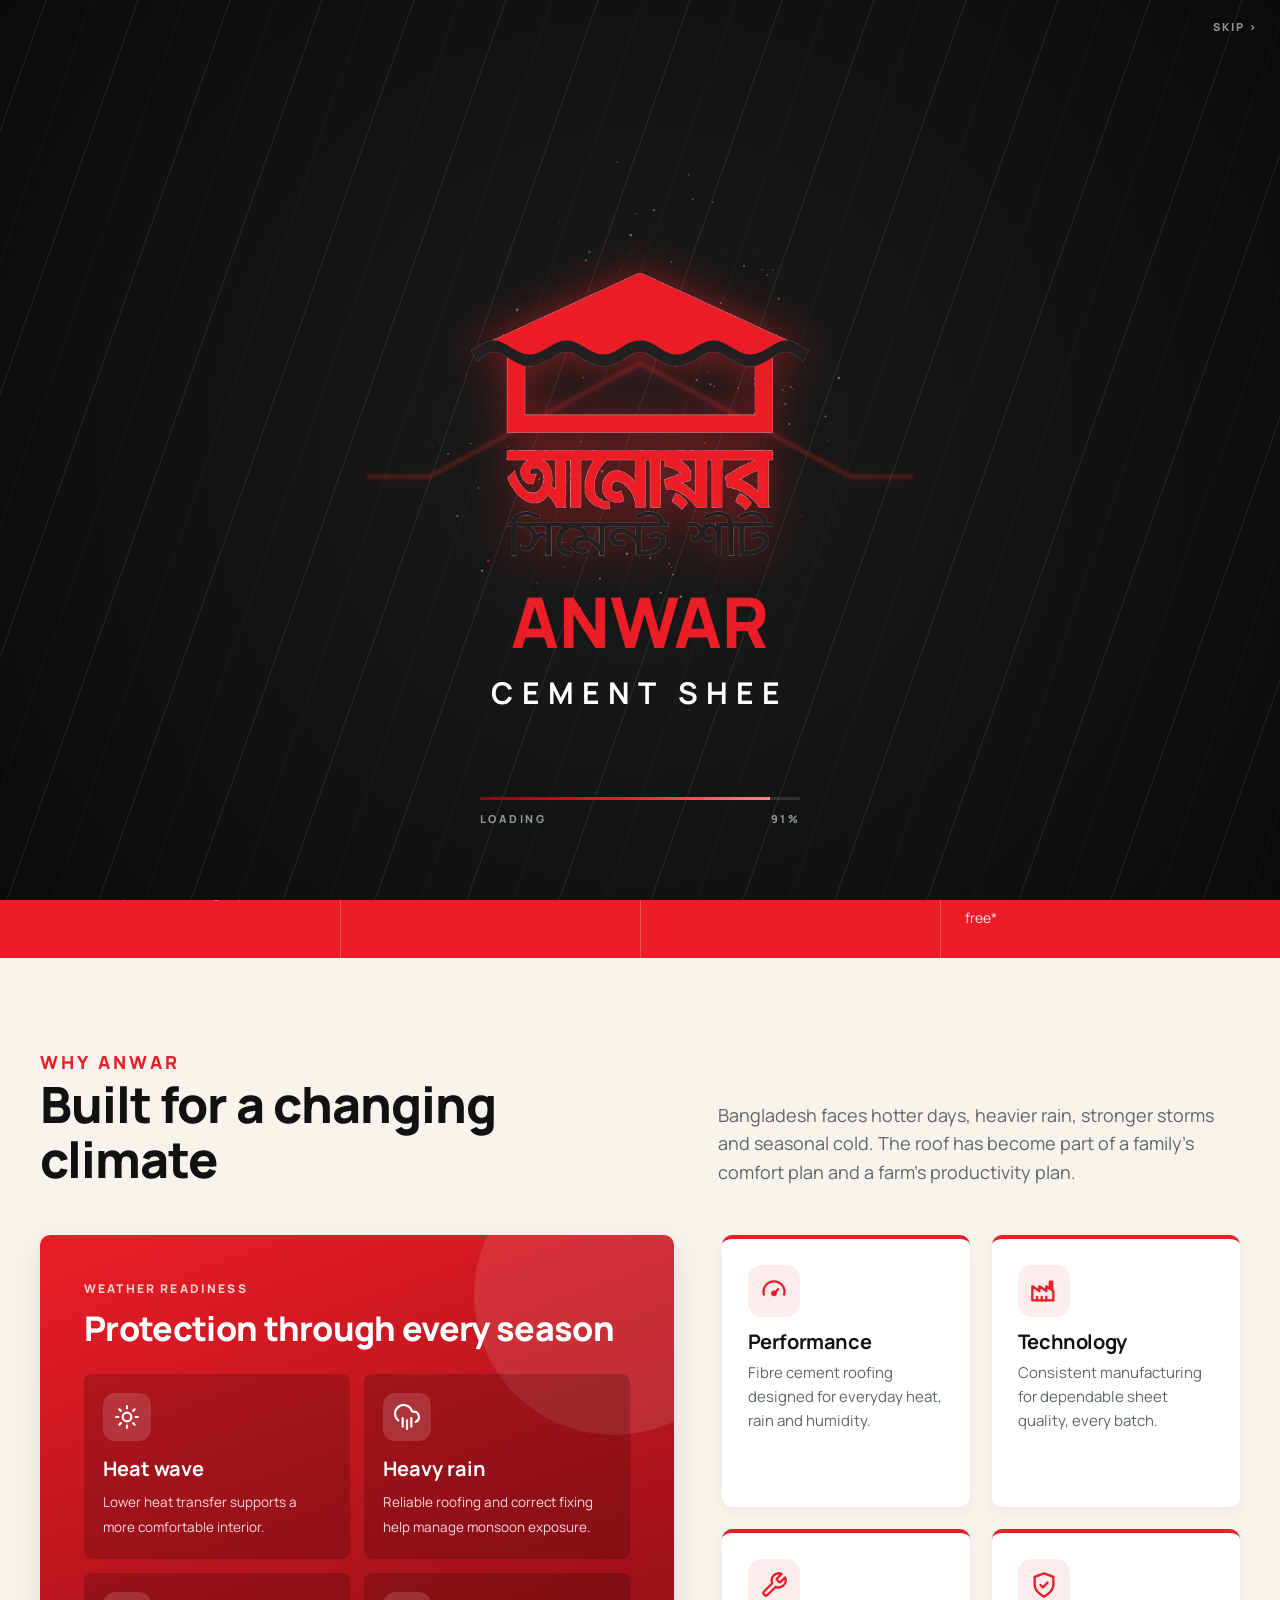
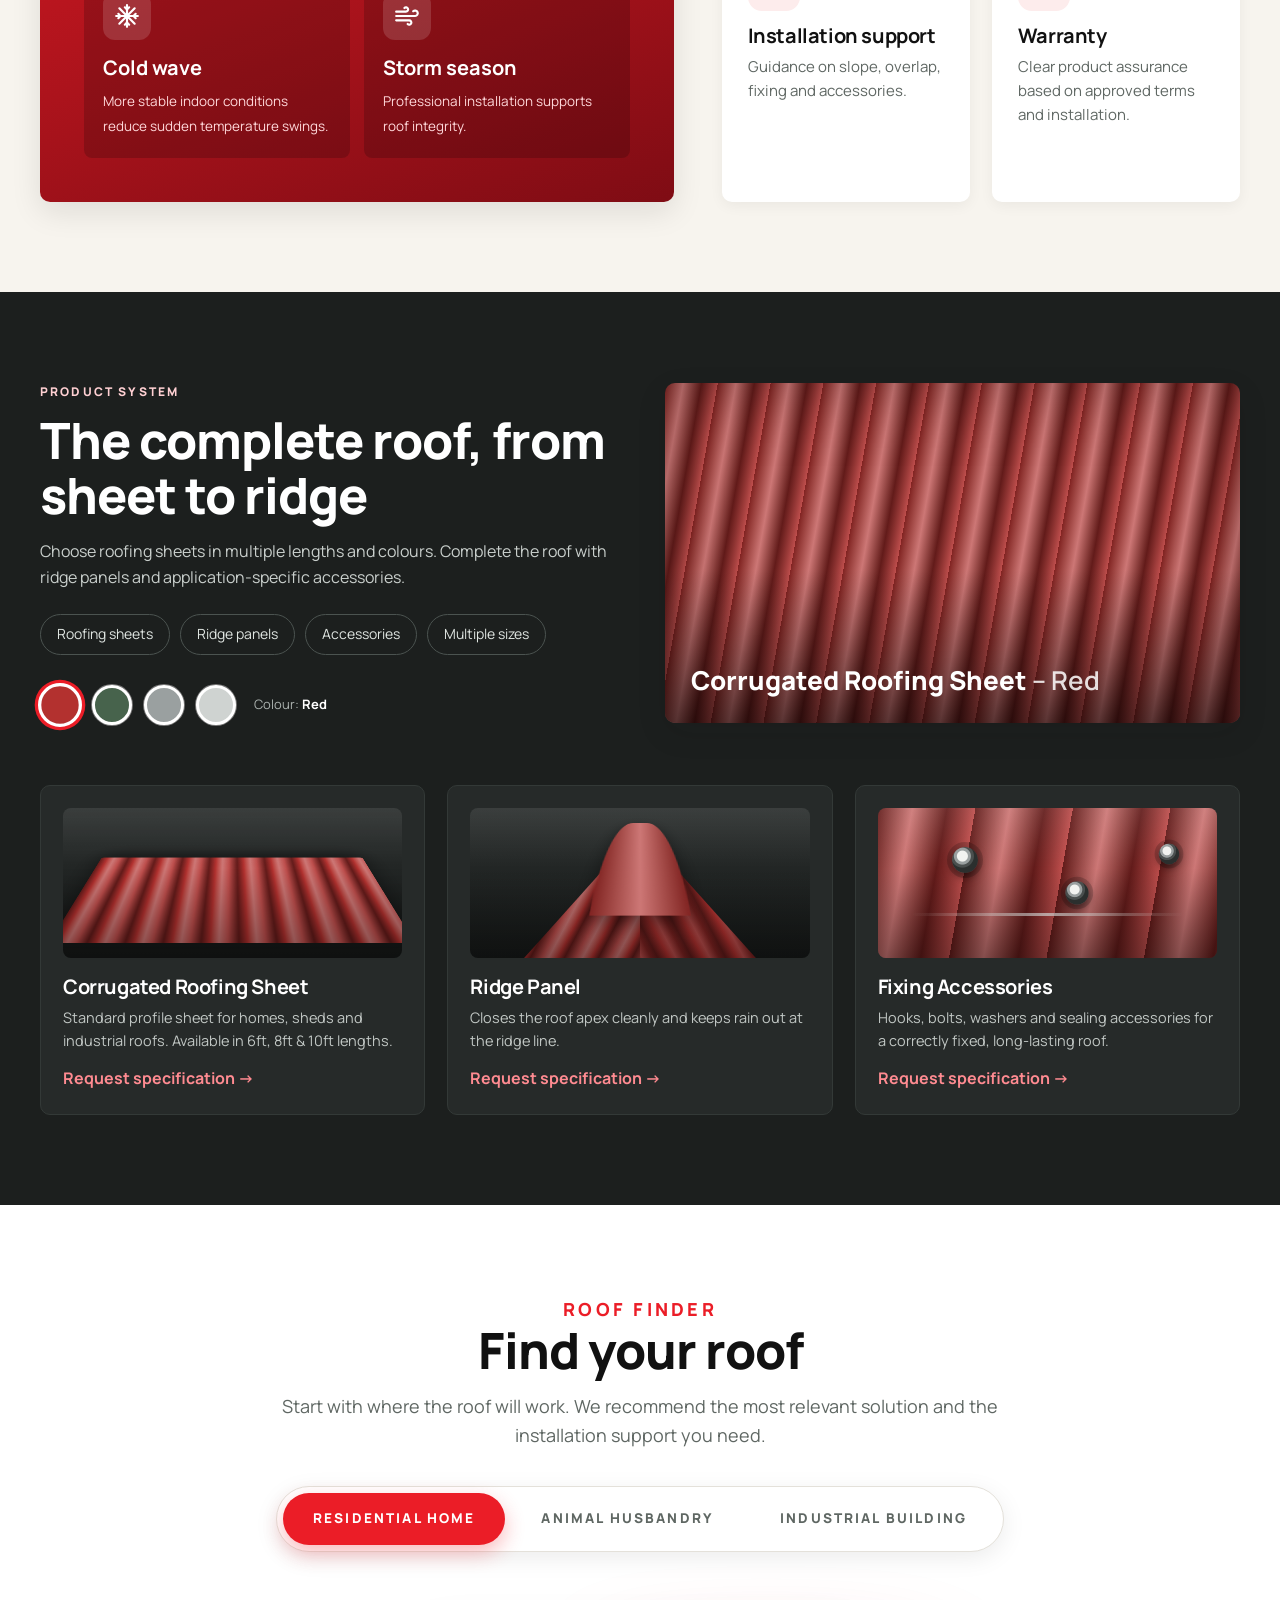
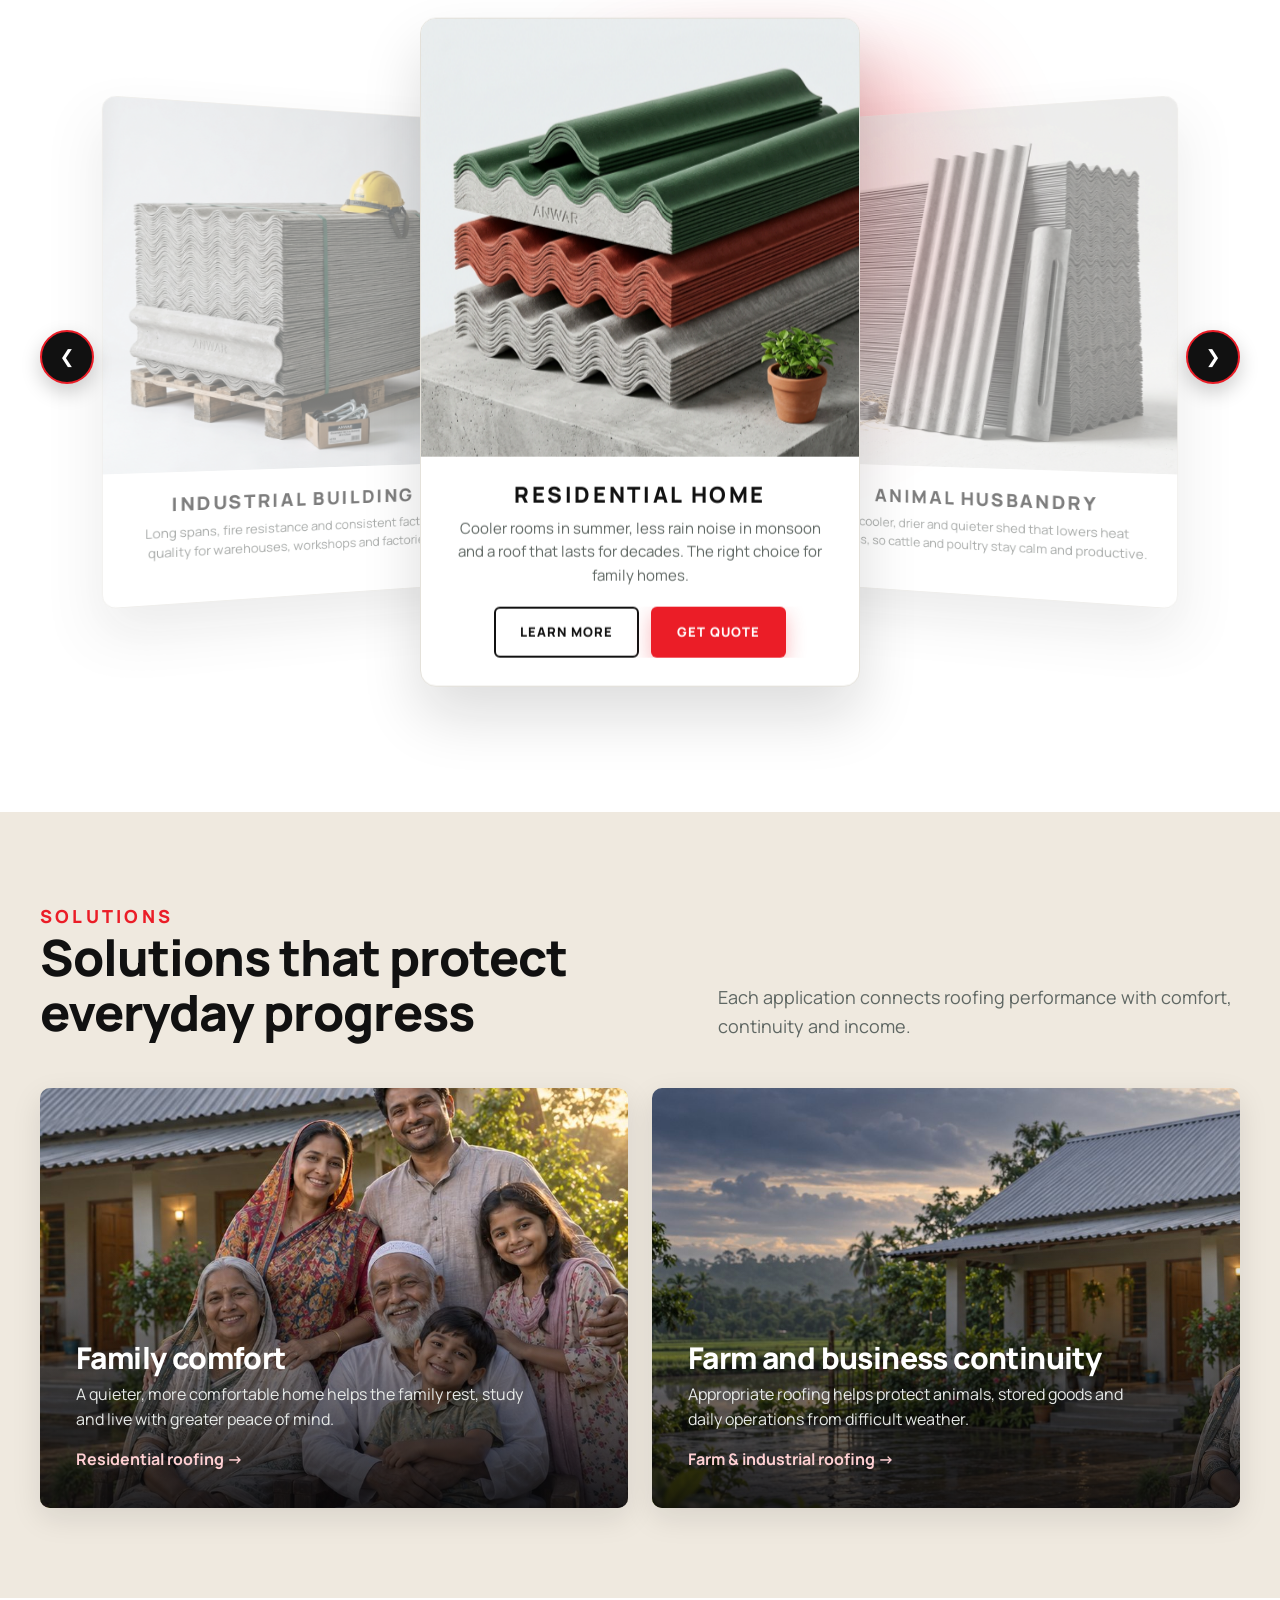
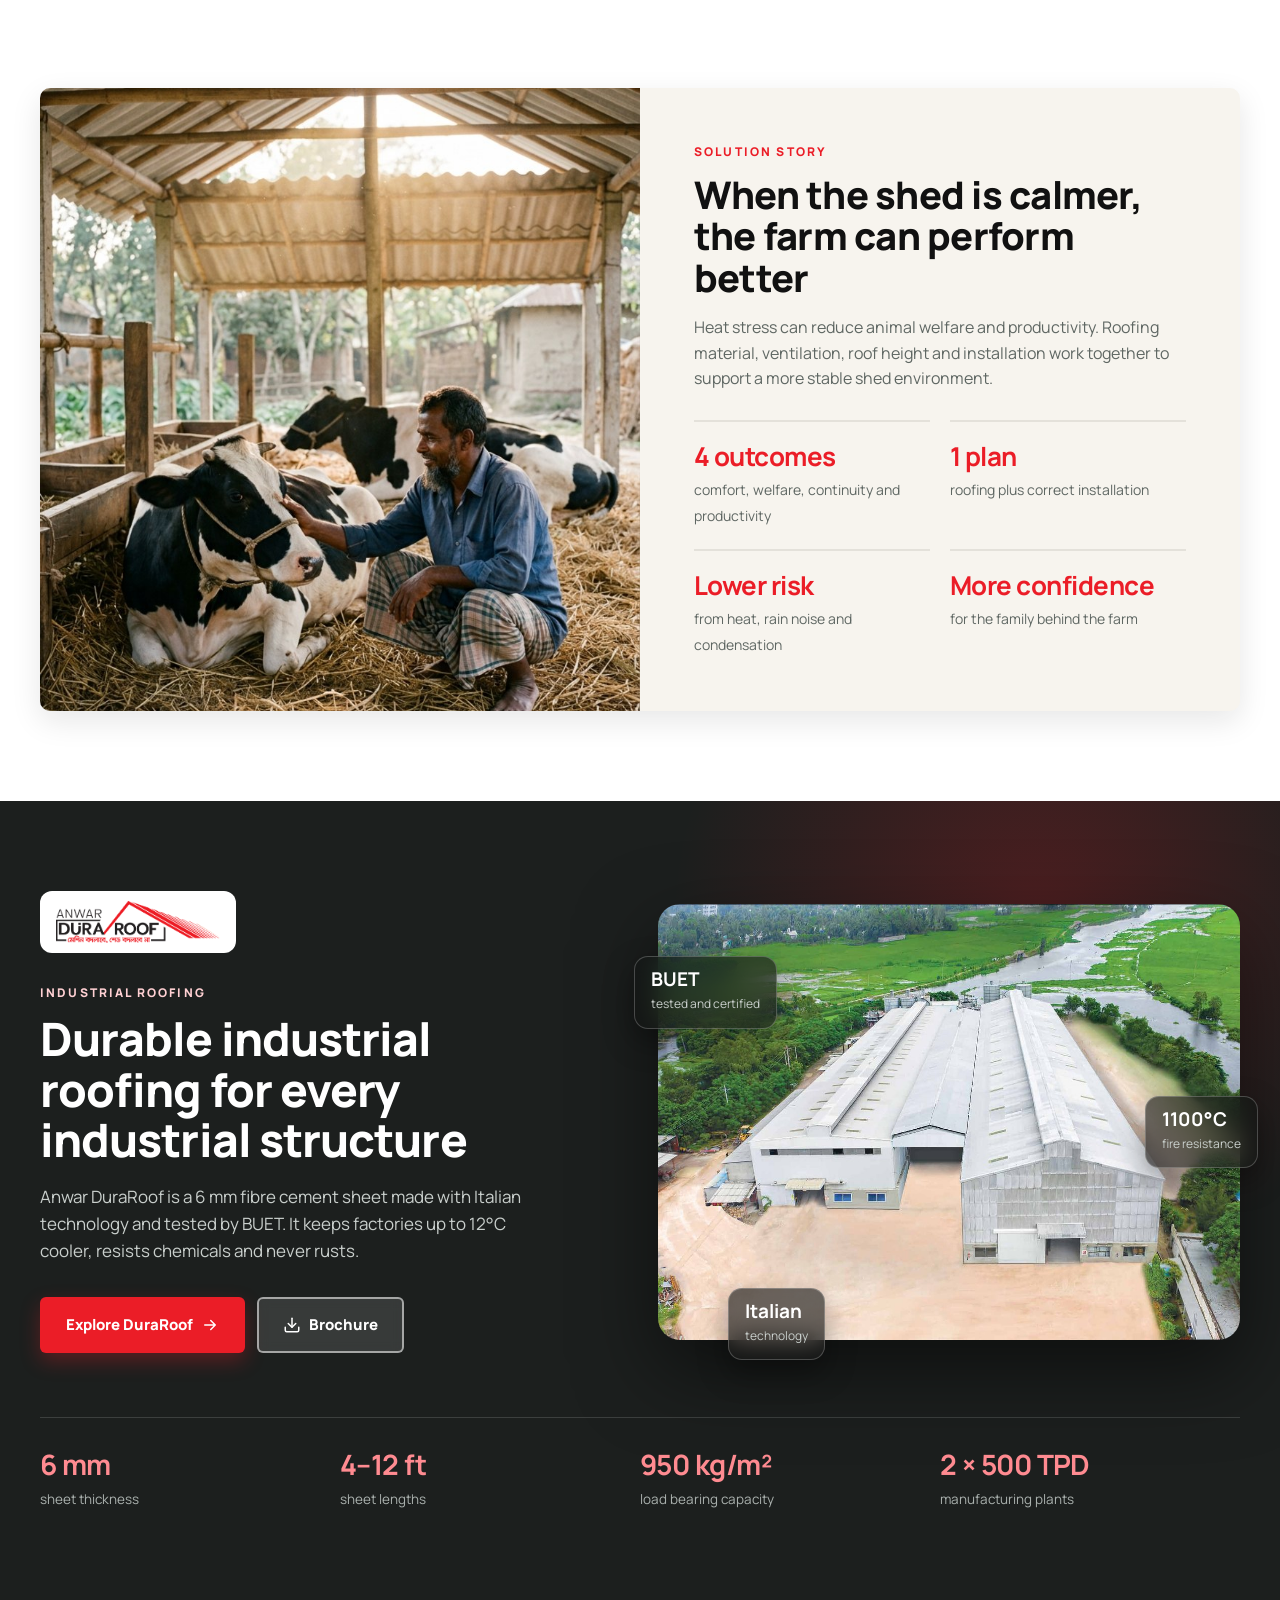
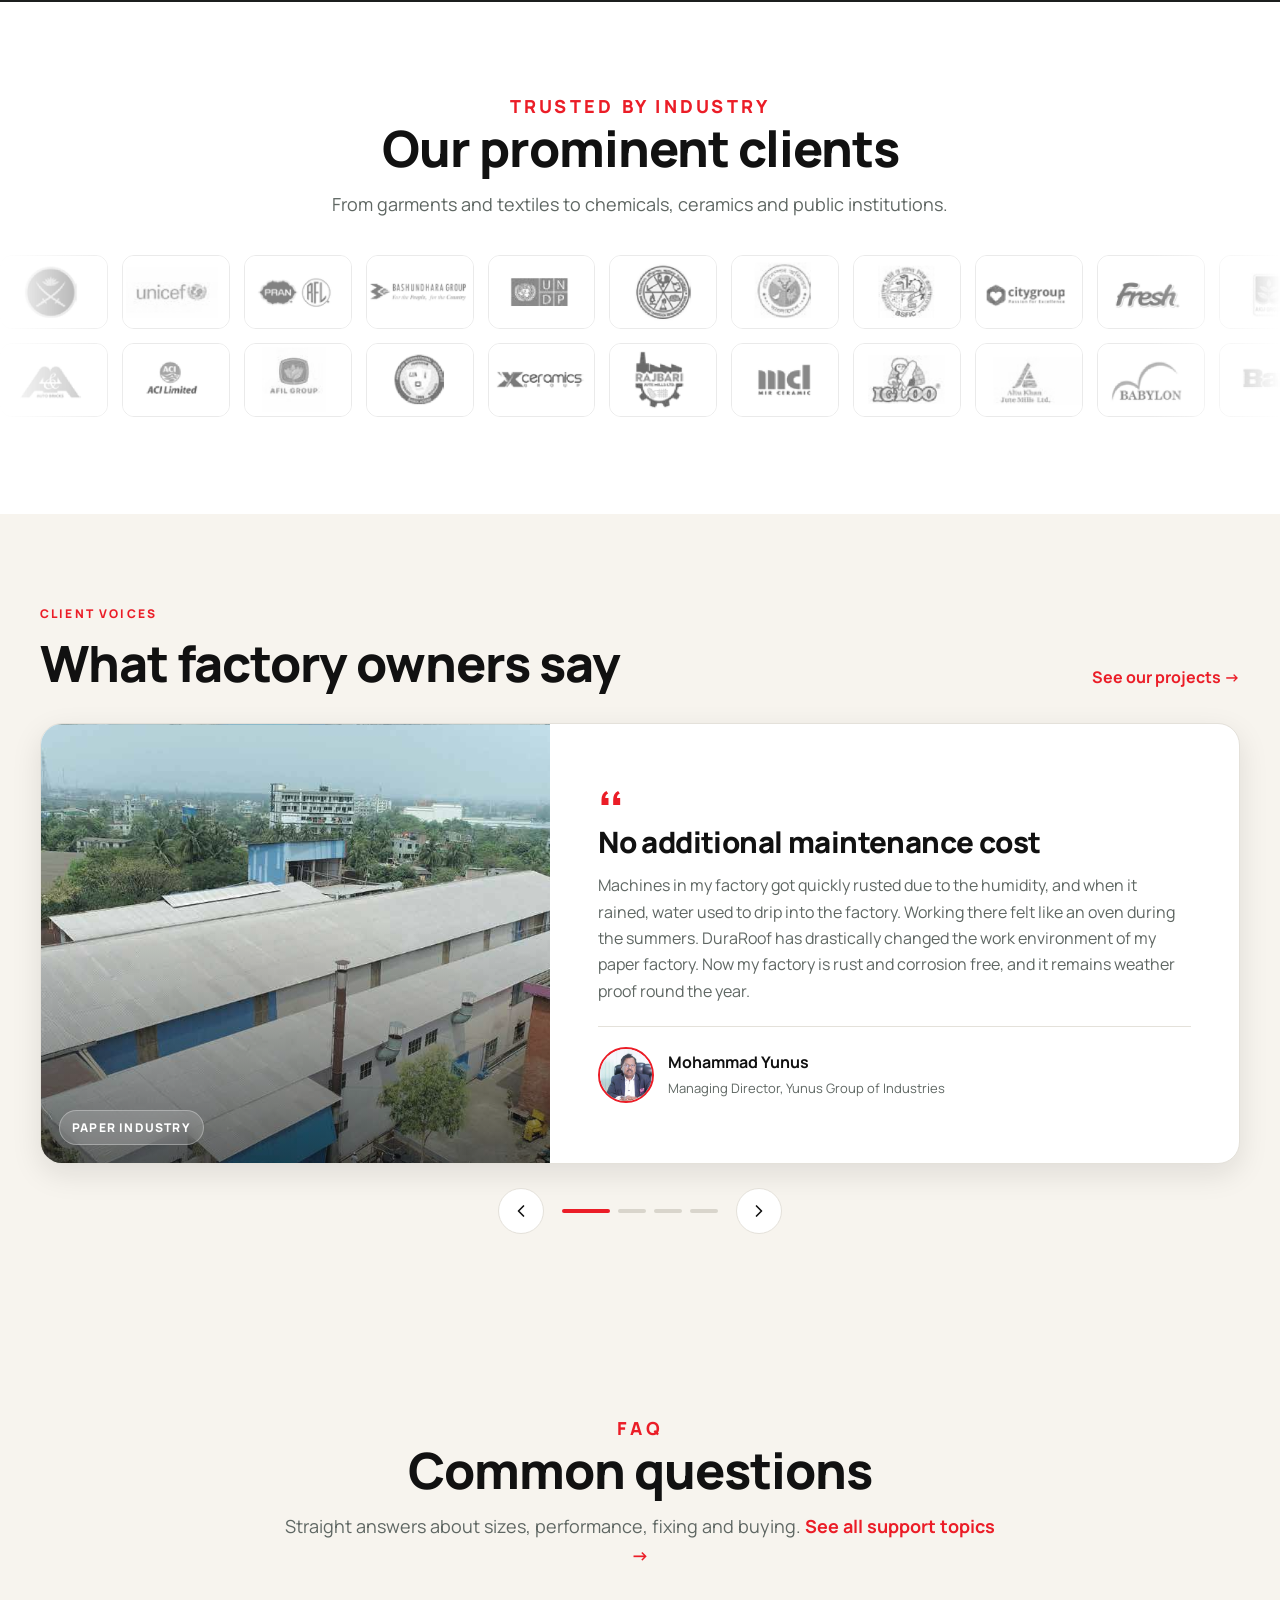
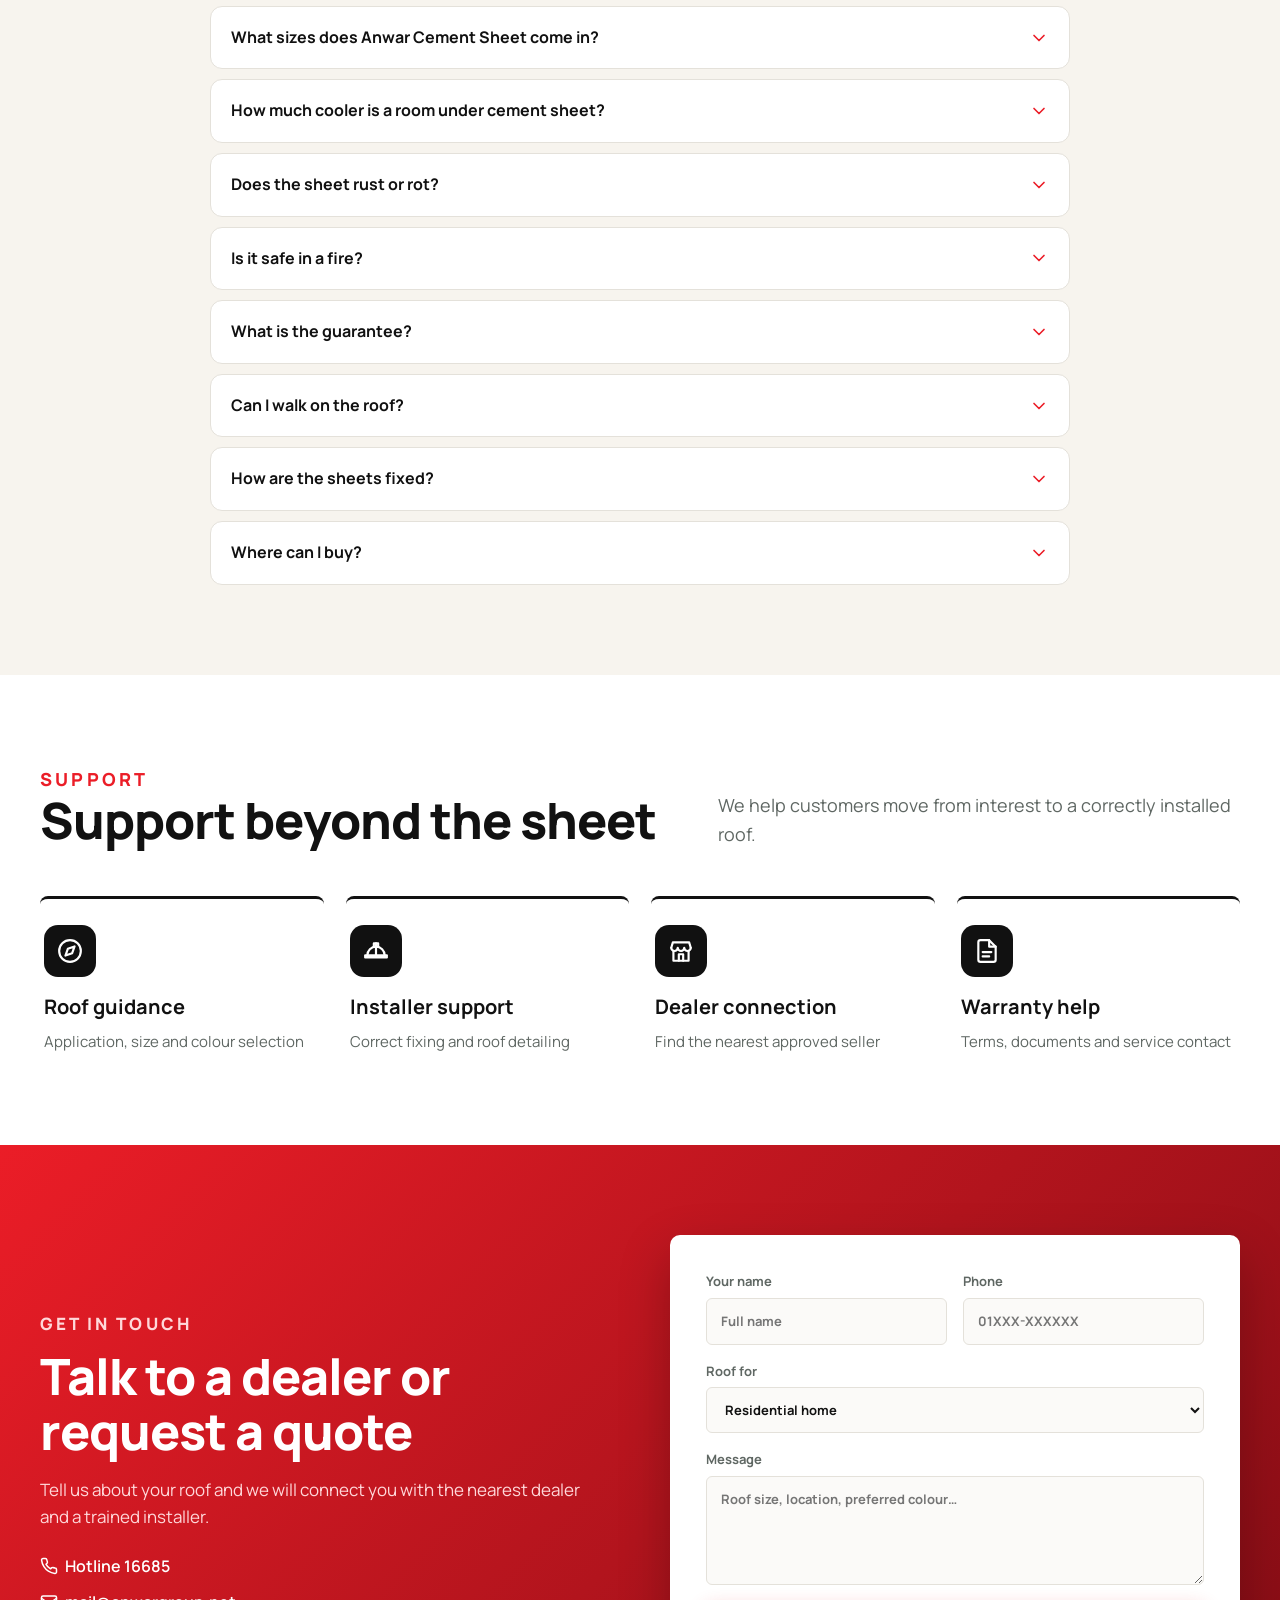
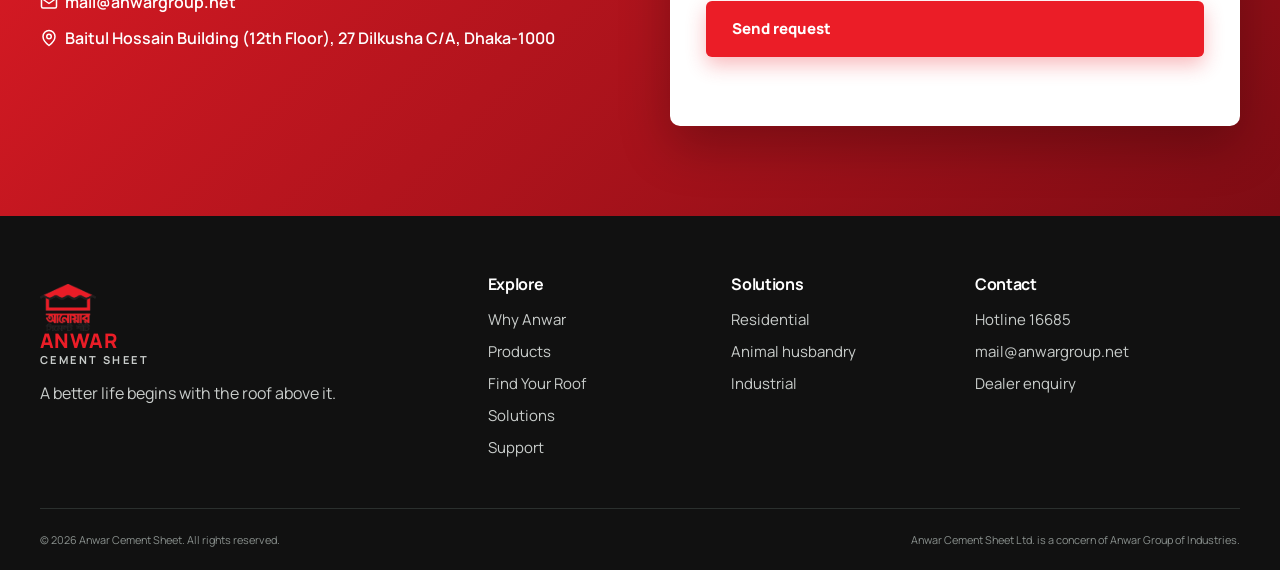
==== index.html @ 024c5bc0 "Redesign DuraRoof content layouts to match the site's design language - Home: dark DuraRoof band wit" ====
<!doctype html>
<html lang="en">
<head>
  <meta charset="utf-8">
  <meta name="viewport" content="width=device-width, initial-scale=1">
  <title>Anwar Cement Sheet | A Better Life Under Every Roof</title>
  <meta name="description" content="Anwar Cement Sheet – durable fibre cement roofing for homes, farms and industry across Bangladesh. Built for heat, rain and storm.">
  <link rel="icon" type="image/png" href="assets/logo-512.png">
  <meta property="og:type" content="website">
  <meta property="og:site_name" content="Anwar Cement Sheet">
  <meta property="og:title" content="Anwar Cement Sheet | A Better Life Under Every Roof">
  <meta property="og:description" content="Durable fibre cement roofing for homes, farms and industry across Bangladesh. Built for heat, rain and storm.">
  <meta property="og:image" content="https://anwar-cement-sheet.vercel.app/assets/og-image.jpg">
  <meta property="og:image:width" content="1200">
  <meta property="og:image:height" content="630">
  <meta property="og:url" content="https://anwar-cement-sheet.vercel.app/index.html">
  <meta property="og:locale" content="en_GB">
  <meta name="twitter:card" content="summary_large_image">
  <meta name="twitter:title" content="Anwar Cement Sheet | A Better Life Under Every Roof">
  <meta name="twitter:description" content="Durable fibre cement roofing for homes, farms and industry across Bangladesh. Built for heat, rain and storm.">
  <meta name="twitter:image" content="https://anwar-cement-sheet.vercel.app/assets/og-image.jpg">
  <meta name="theme-color" content="#eb1d27">
  <link rel="canonical" href="https://anwar-cement-sheet.vercel.app/index.html">
  <link rel="preconnect" href="https://fonts.googleapis.com">
  <link rel="preconnect" href="https://fonts.gstatic.com" crossorigin>
  <link href="https://fonts.googleapis.com/css2?family=Manrope:wght@400;500;600;700;800&family=Hind+Siliguri:wght@400;500;600;700&display=swap" rel="stylesheet">
  <link rel="stylesheet" href="css/style.css?v=20261004c">
  <script>document.documentElement.classList.add('is-loading')</script>
</head>
<body>
  <div id="preloader" aria-hidden="true">
    <canvas></canvas>
    <div class="pl-ui"><div class="pl-bar"><span></span></div><div class="pl-meta"><span>Loading</span><span class="pl-pct">0%</span></div></div>
    <span class="pl-skip">Skip ›</span>
  </div>

  <!-- ===== HEADER ===== -->
  <header class="site-header" id="top">
    <div class="topbar">
      <div class="wrap topbar-inner">
        <span><span class="ico"><svg fill="none" stroke="currentColor" stroke-width="2" stroke-linecap="round" stroke-linejoin="round" viewBox="0 0 24 24" aria-hidden="true"><path d="M22 16.9v3a2 2 0 0 1-2.2 2 19.8 19.8 0 0 1-8.6-3.1 19.5 19.5 0 0 1-6-6A19.8 19.8 0 0 1 2.1 4.2 2 2 0 0 1 4.1 2h3a2 2 0 0 1 2 1.7c.1.9.4 1.8.7 2.7a2 2 0 0 1-.5 2.1L8 9.8a16 16 0 0 0 6 6l1.3-1.3a2 2 0 0 1 2.1-.4c.9.3 1.8.6 2.7.7a2 2 0 0 1 1.9 2z"/></svg></span> Hotline: <a href="tel:16685">16685</a> &nbsp;|&nbsp; <a href="tel:+8802223384037">+880 2223 384037</a></span>
        <span class="topbar-right"><span class="ico"><svg fill="none" stroke="currentColor" stroke-width="2" stroke-linecap="round" stroke-linejoin="round" viewBox="0 0 24 24" aria-hidden="true"><path d="M20 10c0 6-8 12-8 12s-8-6-8-12a8 8 0 0 1 16 0z"/><circle cx="12" cy="10" r="3"/></svg></span> Dealers across Bangladesh &nbsp;|&nbsp; <span class="ico"><svg fill="none" stroke="currentColor" stroke-width="2" stroke-linecap="round" stroke-linejoin="round" viewBox="0 0 24 24" aria-hidden="true"><rect x="2" y="4" width="20" height="16" rx="2"/><path d="m2 7 10 7 10-7"/></svg></span> <a href="mailto:mail@anwargroup.net">mail@anwargroup.net</a></span>
      </div>
    </div>
    <nav class="wrap nav" aria-label="Primary">
      <a class="brand" href="#top">
        <img src="assets/logo-512.png" alt="Anwar Cement Sheet logo" width="56" height="47">
        <span class="brand-text"><strong>ANWAR</strong><small>CEMENT SHEET</small></span>
      </a>
      <ul class="navlinks" id="navlinks">
        <li><a href="why.html" data-spy="#why">Why Anwar</a></li>
        <li><a href="products.html" data-spy="#products">Products</a></li>
        <li><a href="find-your-roof.html" data-spy="#find">Find Your Roof</a></li>
        <li><a href="solutions.html" data-spy="#solutions">Solutions</a></li>
        <li><a href="support.html" data-spy="#support">Support</a></li>
        <li><a href="contact.html" data-spy="#contact">Contact</a></li>
      </ul>
      <a class="btn btn-primary nav-cta" href="find-your-roof.html">Choose a Roof</a>
      <button class="nav-toggle" id="navToggle" aria-label="Open menu" aria-expanded="false" aria-controls="navlinks">
        <span></span><span></span><span></span>
      </button>
    </nav>
  </header>

  <main>
    <!-- ===== HERO CAROUSEL ===== -->
    <section class="hero" id="home" aria-roledescription="carousel" aria-label="Anwar Cement Sheet highlights">
      <div class="hero-track" id="heroTrack">

        <article class="hero-slide is-active" data-slide="0">
          <div class="hero-bg" style="background-image:url('assets/hero/hero-1.jpg')"></div>
          <div class="hero-copy">
            <p class="eyebrow">Comfort for the people who matter</p>
            <h1>A better roof.<br>A more peaceful life.</h1>
            <p class="hero-tag">A better life under every roof</p>
            <p class="lead">For the family you protect, the farm you grow and the future you are building.</p>
            <div class="actions">
              <a class="btn btn-primary" href="#find">Find your roof</a>
              <a class="btn btn-ghost" href="#why">Why Anwar Cement Sheet</a>
            </div>
          </div>
        </article>

        <article class="hero-slide" data-slide="1">
          <div class="hero-bg" style="background-image:url('assets/hero/hero-2.jpg')"></div>
          <div class="hero-copy">
            <p class="eyebrow">Built for Bangladesh's climate</p>
            <h1>Cooler in summer.<br>Stronger in storms.</h1>
            <p class="hero-tag">Cool in the heat, firm in the storm</p>
            <p class="lead">A cooler shed and a calmer farm. Fibre cement roofing that lowers heat and stands firm through monsoon and storm.</p>
            <div class="actions">
              <a class="btn btn-primary" href="#products">Explore products</a>
              <a class="btn btn-ghost" href="#why">See how it works</a>
            </div>
          </div>
        </article>

        <article class="hero-slide hero-slide--dark" data-slide="2">
          <div class="hero-bg" style="background-image:url('assets/hero/hero-3.jpg')"></div>
          <div class="hero-copy">
            <p class="eyebrow">Made in Bangladesh, built to last</p>
            <h1>Quality in<br>every sheet.</h1>
            <p class="hero-tag">Quality and trust in every sheet</p>
            <p class="lead">From raw material to finished roof, every sheet is manufactured, tested and delivered with care.</p>
            <div class="actions">
              <a class="btn btn-primary" href="#products">See our products</a>
              <a class="btn btn-ghost" href="#contact">Talk to a dealer</a>
            </div>
          </div>
        </article>

      </div>

      <button class="hero-arrow prev" id="heroPrev" aria-label="Previous slide">&#10094;</button>
      <button class="hero-arrow next" id="heroNext" aria-label="Next slide">&#10095;</button>
      <div class="hero-dots" id="heroDots" role="tablist" aria-label="Choose slide"></div>
      <div class="hero-progress"><span id="heroProgress"></span></div>
    </section>

    <!-- ===== TRUST STRIP ===== -->
    <section class="trust" data-anim-scope aria-label="Key figures">
      <div class="wrap trust-grid">
        <div data-anim="up" style="--d:0.00s"><strong data-count="30">0</strong><span>+ years of roofing experience</span></div>
        <div data-anim="up" style="--d:0.12s"><strong data-count="500">0</strong><span>+ dealers nationwide</span></div>
        <div data-anim="up" style="--d:0.24s"><strong data-count="64">0</strong><span> districts served</span></div>
        <div data-anim="up" style="--d:0.36s"><strong data-count="100">0</strong><span>% fibre cement, asbestos-free*</span></div>
      </div>
    </section>

    <!-- ===== WHY ANWAR ===== -->
    <section class="why" id="why">
      <div class="wrap">
        <div class="section-head">
          <div>
            <p class="eyebrow eyebrow-red">Why Anwar</p>
            <h2>Built for a changing climate</h2>
          </div>
          <p>Bangladesh faces hotter days, heavier rain, stronger storms and seasonal cold. The roof has become part of a family's comfort plan and a farm's productivity plan.</p>
        </div>

        <div class="why-grid">
          <div class="climate-card">
            <p class="eyebrow">Weather readiness</p>
            <h3>Protection through every season</h3>
            <div class="weather">
              <div><span class="wx"><svg fill="none" stroke="currentColor" stroke-width="2" stroke-linecap="round" stroke-linejoin="round" viewBox="0 0 24 24" aria-hidden="true"><circle cx="12" cy="12" r="4"/><path d="M12 2v2M12 20v2M4.93 4.93l1.41 1.41M17.66 17.66l1.41 1.41M2 12h2M20 12h2M4.93 19.07l1.41-1.41M17.66 6.34l1.41-1.41"/></svg></span><strong>Heat wave</strong><span>Lower heat transfer supports a more comfortable interior.</span></div>
              <div><span class="wx"><svg fill="none" stroke="currentColor" stroke-width="2" stroke-linecap="round" stroke-linejoin="round" viewBox="0 0 24 24" aria-hidden="true"><path d="M16 13v8M8 13v8M12 15v8"/><path d="M20 16.58A5 5 0 0 0 18 7h-1.26A8 8 0 1 0 4 15.25"/></svg></span><strong>Heavy rain</strong><span>Reliable roofing and correct fixing help manage monsoon exposure.</span></div>
              <div><span class="wx"><svg fill="none" stroke="currentColor" stroke-width="2" stroke-linecap="round" stroke-linejoin="round" viewBox="0 0 24 24" aria-hidden="true"><path d="M12 2v20M2 12h20M4.93 4.93l14.14 14.14M19.07 4.93 4.93 19.07"/><path d="M12 6l-2-2M12 6l2-2M12 18l-2 2M12 18l2 2M6 12l-2-2M6 12l-2 2M18 12l2-2M18 12l2 2"/></svg></span><strong>Cold wave</strong><span>More stable indoor conditions reduce sudden temperature swings.</span></div>
              <div><span class="wx"><svg fill="none" stroke="currentColor" stroke-width="2" stroke-linecap="round" stroke-linejoin="round" viewBox="0 0 24 24" aria-hidden="true"><path d="M17.7 7.7a2.5 2.5 0 1 1 1.8 4.3H2"/><path d="M9.6 4.6A2 2 0 1 1 11 8H2"/><path d="M12.6 19.4A2 2 0 1 0 14 16H2"/></svg></span><strong>Storm season</strong><span>Professional installation supports roof integrity.</span></div>
            </div>
          </div>

          <div class="benefits">
            <div class="benefit"><span class="benefit-icon"><svg fill="none" stroke="currentColor" stroke-width="2" stroke-linecap="round" stroke-linejoin="round" viewBox="0 0 24 24" aria-hidden="true"><path d="M12 14l3.5-3.5"/><path d="M3.3 15A9 9 0 1 1 20.7 15"/><circle cx="12" cy="14" r="1.5"/></svg></span><h4>Performance</h4><p>Fibre cement roofing designed for everyday heat, rain and humidity.</p></div>
            <div class="benefit"><span class="benefit-icon"><svg fill="none" stroke="currentColor" stroke-width="2" stroke-linecap="round" stroke-linejoin="round" viewBox="0 0 24 24" aria-hidden="true"><path d="M2 20V8l6 4V8l6 4V8l6 4v8Z"/><path d="M17 4h2v6h-2z"/><path d="M6 20v-3M10 20v-3M14 20v-3"/></svg></span><h4>Technology</h4><p>Consistent manufacturing for dependable sheet quality, every batch.</p></div>
            <div class="benefit"><span class="benefit-icon"><svg fill="none" stroke="currentColor" stroke-width="2" stroke-linecap="round" stroke-linejoin="round" viewBox="0 0 24 24" aria-hidden="true"><path d="M14.7 6.3a1 1 0 0 0 0 1.4l1.6 1.6a1 1 0 0 0 1.4 0l3.77-3.77a6 6 0 0 1-7.94 7.94l-6.91 6.91a2.12 2.12 0 0 1-3-3l6.91-6.91a6 6 0 0 1 7.94-7.94l-3.76 3.76z"/></svg></span><h4>Installation support</h4><p>Guidance on slope, overlap, fixing and accessories.</p></div>
            <div class="benefit"><span class="benefit-icon"><svg fill="none" stroke="currentColor" stroke-width="2" stroke-linecap="round" stroke-linejoin="round" viewBox="0 0 24 24" aria-hidden="true"><path d="M12 22s8-4 8-10V5l-8-3-8 3v7c0 6 8 10 8 10z"/><path d="m9 12 2 2 4-4"/></svg></span><h4>Warranty</h4><p>Clear product assurance based on approved terms and installation.</p></div>
          </div>
        </div>
      </div>
    </section>

    <!-- ===== PRODUCTS ===== -->
    <section class="products" data-anim-scope id="products" style="--roof:#b3312f">
      <div class="wrap">
        <div class="products-grid">
          <div data-anim="left">
            <p class="eyebrow">Product system</p>
            <h2>The complete roof, from sheet to ridge</h2>
            <p class="muted-light">Choose roofing sheets in multiple lengths and colours. Complete the roof with ridge panels and application-specific accessories.</p>
            <div class="chips">
              <span class="chip" data-anim="pop" style="--d:0.50s">Roofing sheets</span>
              <span class="chip" data-anim="pop" style="--d:0.58s">Ridge panels</span>
              <span class="chip" data-anim="pop" style="--d:0.66s">Accessories</span>
              <span class="chip" data-anim="pop" style="--d:0.74s">Multiple sizes</span>
            </div>
            <div class="swatches" role="group" aria-label="Choose sheet colour">
              <button class="swatch is-active" type="button" style="--c:#b3312f" data-color="#b3312f" data-name="Red" aria-label="Red"></button>
              <button class="swatch" type="button" style="--c:#47634c" data-color="#47634c" data-name="Green" aria-label="Green"></button>
              <button class="swatch" type="button" style="--c:#9aa0a0" data-color="#9aa0a0" data-name="Grey" aria-label="Grey"></button>
              <button class="swatch" type="button" style="--c:#cfd3d1" data-color="#cfd3d1" data-name="Natural" aria-label="Natural"></button>
              <span class="swatch-label">Colour: <strong id="swatchName">Red</strong></span>
            </div>
          </div>
          <div class="roof-visual" id="roofVisual" data-anim="right" style="--d:.15s" aria-label="Illustration of corrugated roofing sheet">
            <span>Corrugated Roofing Sheet <em id="roofColorName">– Red</em></span>
          </div>
        </div>

        <div class="product-cards">
          <article class="pcard hover-zoom" data-anim="up" style="--d:0.00s">
            <div class="pcard-visual pv-sheet" aria-hidden="true"><i></i></div>
            <h4>Corrugated Roofing Sheet</h4>
            <p>Standard profile sheet for homes, sheds and industrial roofs. Available in 6ft, 8ft &amp; 10ft lengths.</p>
            <a href="#contact" class="link">Request specification →</a>
          </article>
          <article class="pcard hover-zoom" data-anim="up" style="--d:0.14s">
            <div class="pcard-visual pv-ridge" aria-hidden="true"><i></i></div>
            <h4>Ridge Panel</h4>
            <p>Closes the roof apex cleanly and keeps rain out at the ridge line.</p>
            <a href="#contact" class="link">Request specification →</a>
          </article>
          <article class="pcard hover-zoom" data-anim="up" style="--d:0.28s">
            <div class="pcard-visual pv-acc" aria-hidden="true"><b></b><b></b><b></b></div>
            <h4>Fixing Accessories</h4>
            <p>Hooks, bolts, washers and sealing accessories for a correctly fixed, long-lasting roof.</p>
            <a href="#contact" class="link">Request specification →</a>
          </article>
        </div>
      </div>
    </section>

    <!-- ===== FIND YOUR ROOF ===== -->
    <section class="finder" data-anim-scope id="find">
      <div class="wrap">
        <div class="section-head section-head--center" data-anim="down">
          <p class="eyebrow eyebrow-red">Roof finder</p>
          <h2>Find your roof</h2>
          <p>Start with where the roof will work. We recommend the most relevant solution and the installation support you need.</p>
        </div>

        <div class="tabs" role="tablist" data-anim="pop" style="--d:.2s" aria-label="Where will you use the roof?">
          <button class="tab is-active" role="tab" aria-selected="true" data-type="home"><span class="ci"><svg fill="none" stroke="currentColor" stroke-width="2" stroke-linecap="round" stroke-linejoin="round" viewBox="0 0 24 24" aria-hidden="true"><path d="M3 11l9-8 9 8"/><path d="M5 10v10h14V10"/><path d="M10 20v-6h4v6"/></svg></span>Residential home</button>
          <button class="tab" role="tab" aria-selected="false" data-type="farm"><span class="ci"><svg fill="none" stroke="currentColor" stroke-width="2" stroke-linecap="round" stroke-linejoin="round" viewBox="0 0 24 24" aria-hidden="true"><path d="M4 8c-1.5 0-2.5-1.2-2.5-2.5M20 8c1.5 0 2.5-1.2 2.5-2.5"/><path d="M6 8h12l1 6a7 7 0 0 1-14 0z"/><path d="M9 17h6"/><circle cx="9.5" cy="12" r="1"/><circle cx="14.5" cy="12" r="1"/><path d="M6 8V5M18 8V5"/></svg></span>Animal husbandry</button>
          <button class="tab" role="tab" aria-selected="false" data-type="industrial"><span class="ci"><svg fill="none" stroke="currentColor" stroke-width="2" stroke-linecap="round" stroke-linejoin="round" viewBox="0 0 24 24" aria-hidden="true"><path d="M2 20V8l6 4V8l6 4V8l6 4v8Z"/><path d="M17 4h2v6h-2z"/><path d="M6 20v-3M10 20v-3M14 20v-3"/></svg></span>Industrial building</button>
        </div>

        <div class="cf" id="coverflow" data-anim="up" style="--d:.35s">
          <button class="cf-arrow prev" id="cfPrev" aria-label="Previous">&#10094;</button>
          <div class="cf-stage" id="cfStage"></div>
          <button class="cf-arrow next" id="cfNext" aria-label="Next">&#10095;</button>
        </div>
      </div>
    </section>

    <!-- ===== SOLUTIONS ===== -->
    <section class="solutions" data-anim-scope id="solutions">
      <div class="wrap">
        <div class="section-head" data-anim="down">
          <div>
            <p class="eyebrow eyebrow-red">Solutions</p>
            <h2>Solutions that protect everyday progress</h2>
          </div>
          <p>Each application connects roofing performance with comfort, continuity and income.</p>
        </div>
        <div class="applications">
          <article class="appcard hover-zoom" data-anim="left" style="--d:.15s;background-image:url('assets/solution-family.jpg')">
            <h3>Family comfort</h3>
            <p>A quieter, more comfortable home helps the family rest, study and live with greater peace of mind.</p>
            <a href="#find" class="link link-light">Residential roofing →</a>
          </article>
          <article class="appcard hover-zoom" data-anim="right" style="--d:.15s;background-image:url('assets/solution-home.jpg')">
            <h3>Farm and business continuity</h3>
            <p>Appropriate roofing helps protect animals, stored goods and daily operations from difficult weather.</p>
            <a href="#find" class="link link-light">Farm &amp; industrial roofing →</a>
          </article>
        </div>
      </div>
    </section>

    <!-- ===== STORY / IMPACT ===== -->
    <section class="impact" data-anim-scope>
      <div class="wrap">
        <div class="story">
          <div class="story-img" data-anim="left" style="background-image:url('assets/story-dairy.jpg')"></div>
          <div class="story-copy" data-anim="right">
            <p class="eyebrow eyebrow-red">Solution story</p>
            <h3>When the shed is calmer, the farm can perform better</h3>
            <p>Heat stress can reduce animal welfare and productivity. Roofing material, ventilation, roof height and installation work together to support a more stable shed environment.</p>
            <div class="metrics">
              <div class="hover-zoom" data-anim="up" style="--d:0.60s"><strong>4 outcomes</strong><span>comfort, welfare, continuity and productivity</span></div>
              <div class="hover-zoom" data-anim="up" style="--d:0.72s"><strong>1 plan</strong><span>roofing plus correct installation</span></div>
              <div class="hover-zoom" data-anim="up" style="--d:0.84s"><strong>Lower risk</strong><span>from heat, rain noise and condensation</span></div>
              <div class="hover-zoom" data-anim="up" style="--d:0.96s"><strong>More confidence</strong><span>for the family behind the farm</span></div>
            </div>
          </div>
        </div>
      </div>
    </section>

    <!-- ===== DURAROOF ===== -->
    <section class="dr-band" id="duraroof" data-anim-scope>
      <div class="wrap">
        <div class="dr-band-grid">
          <div data-anim="left">
            <span class="dr-logo-chip"><img src="assets/duraroof/duraroof-logo.png" alt="Anwar DuraRoof"></span>
            <p class="eyebrow">Industrial roofing</p>
            <h2>Durable industrial roofing for every industrial structure</h2>
            <p class="lede-d">Anwar DuraRoof is a 6 mm fibre cement sheet made with Italian technology and tested by BUET. It keeps factories up to 12°C cooler, resists chemicals and never rusts.</p>
            <div class="actions"><a class="btn btn-primary" href="products.html#duraroof">Explore DuraRoof <svg width="24" height="24" fill="none" stroke="currentColor" stroke-width="2" stroke-linecap="round" stroke-linejoin="round" viewBox="0 0 24 24" aria-hidden="true"><path d="M5 12h14M13 6l6 6-6 6"/></svg></a><a class="btn btn-ghost" href="assets/Anwar-DuraRoof-Brochure.pdf" download><svg width="24" height="24" fill="none" stroke="currentColor" stroke-width="2" stroke-linecap="round" stroke-linejoin="round" viewBox="0 0 24 24" aria-hidden="true"><path d="M21 15v4a2 2 0 0 1-2 2H5a2 2 0 0 1-2-2v-4"/><path d="m7 10 5 5 5-5"/><path d="M12 15V3"/></svg> Brochure</a></div>
          </div>
          <div class="dr-visual" data-anim="right">
            <img src="assets/duraroof/factory.jpg" alt="Anwar DuraRoof manufacturing factory, Gazaria, Munshiganj" loading="lazy">
            <div class="dr-float a"><b>BUET</b><span>tested and certified</span></div>
            <div class="dr-float b"><b>1100°C</b><span>fire resistance</span></div>
            <div class="dr-float c"><b>Italian</b><span>technology</span></div>
          </div>
        </div>
        <div class="dr-facts" data-anim="up" style="--d:.2s">
          <div><b>6 mm</b><span>sheet thickness</span></div>
          <div><b>4–12 ft</b><span>sheet lengths</span></div>
          <div><b>950 kg/m²</b><span>load bearing capacity</span></div>
          <div><b>2 × 500 TPD</b><span>manufacturing plants</span></div>
        </div>
      </div>
    </section>

    <!-- ===== CLIENTS ===== -->
    <section class="clients" id="clients" data-anim-scope>
      <div class="wrap"><div class="section-head section-head--center" data-anim="down"><p class="eyebrow eyebrow-red">Trusted by industry</p><h2>Our prominent clients</h2><p>From garments and textiles to chemicals, ceramics and public institutions.</p></div></div>
      <div class="logo-marquee"><div class="logo-track"><img src="assets/duraroof/clients/c01.png" alt="Client logo" width="106" height="74"><img src="assets/duraroof/clients/c02.png" alt="Client logo" width="106" height="74"><img src="assets/duraroof/clients/c03.png" alt="Client logo" width="106" height="74"><img src="assets/duraroof/clients/c04.png" alt="Client logo" width="106" height="74"><img src="assets/duraroof/clients/c05.png" alt="Client logo" width="106" height="74"><img src="assets/duraroof/clients/c06.png" alt="Client logo" width="106" height="74"><img src="assets/duraroof/clients/c07.png" alt="Client logo" width="106" height="74"><img src="assets/duraroof/clients/c08.png" alt="Client logo" width="106" height="74"><img src="assets/duraroof/clients/c09.png" alt="Client logo" width="106" height="74"><img src="assets/duraroof/clients/c10.png" alt="Client logo" width="106" height="74"><img src="assets/duraroof/clients/c11.png" alt="Client logo" width="106" height="74"><img src="assets/duraroof/clients/c12.png" alt="Client logo" width="106" height="74"><img src="assets/duraroof/clients/c13.png" alt="Client logo" width="106" height="74"><img src="assets/duraroof/clients/c14.png" alt="Client logo" width="106" height="74"><img src="assets/duraroof/clients/c15.png" alt="Client logo" width="106" height="74"><img src="assets/duraroof/clients/c16.png" alt="Client logo" width="106" height="74"><img src="assets/duraroof/clients/c17.png" alt="Client logo" width="106" height="74"><img src="assets/duraroof/clients/c18.png" alt="Client logo" width="106" height="74"><img src="assets/duraroof/clients/c19.png" alt="Client logo" width="106" height="74"><img src="assets/duraroof/clients/c20.png" alt="Client logo" width="106" height="74"><img src="assets/duraroof/clients/c21.png" alt="Client logo" width="106" height="74"><img src="assets/duraroof/clients/c22.png" alt="Client logo" width="106" height="74"><img src="assets/duraroof/clients/c23.png" alt="Client logo" width="106" height="74"><img src="assets/duraroof/clients/c24.png" alt="Client logo" width="106" height="74"><img src="assets/duraroof/clients/c01.png" alt="Client logo" width="106" height="74"><img src="assets/duraroof/clients/c02.png" alt="Client logo" width="106" height="74"><img src="assets/duraroof/clients/c03.png" alt="Client logo" width="106" height="74"><img src="assets/duraroof/clients/c04.png" alt="Client logo" width="106" height="74"><img src="assets/duraroof/clients/c05.png" alt="Client logo" width="106" height="74"><img src="assets/duraroof/clients/c06.png" alt="Client logo" width="106" height="74"><img src="assets/duraroof/clients/c07.png" alt="Client logo" width="106" height="74"><img src="assets/duraroof/clients/c08.png" alt="Client logo" width="106" height="74"><img src="assets/duraroof/clients/c09.png" alt="Client logo" width="106" height="74"><img src="assets/duraroof/clients/c10.png" alt="Client logo" width="106" height="74"><img src="assets/duraroof/clients/c11.png" alt="Client logo" width="106" height="74"><img src="assets/duraroof/clients/c12.png" alt="Client logo" width="106" height="74"><img src="assets/duraroof/clients/c13.png" alt="Client logo" width="106" height="74"><img src="assets/duraroof/clients/c14.png" alt="Client logo" width="106" height="74"><img src="assets/duraroof/clients/c15.png" alt="Client logo" width="106" height="74"><img src="assets/duraroof/clients/c16.png" alt="Client logo" width="106" height="74"><img src="assets/duraroof/clients/c17.png" alt="Client logo" width="106" height="74"><img src="assets/duraroof/clients/c18.png" alt="Client logo" width="106" height="74"><img src="assets/duraroof/clients/c19.png" alt="Client logo" width="106" height="74"><img src="assets/duraroof/clients/c20.png" alt="Client logo" width="106" height="74"><img src="assets/duraroof/clients/c21.png" alt="Client logo" width="106" height="74"><img src="assets/duraroof/clients/c22.png" alt="Client logo" width="106" height="74"><img src="assets/duraroof/clients/c23.png" alt="Client logo" width="106" height="74"><img src="assets/duraroof/clients/c24.png" alt="Client logo" width="106" height="74"></div></div><div class="logo-marquee rev"><div class="logo-track"><img src="assets/duraroof/clients/c25.png" alt="Client logo" width="106" height="74"><img src="assets/duraroof/clients/c26.png" alt="Client logo" width="106" height="74"><img src="assets/duraroof/clients/c27.png" alt="Client logo" width="106" height="74"><img src="assets/duraroof/clients/c28.png" alt="Client logo" width="106" height="74"><img src="assets/duraroof/clients/c29.png" alt="Client logo" width="106" height="74"><img src="assets/duraroof/clients/c30.png" alt="Client logo" width="106" height="74"><img src="assets/duraroof/clients/c31.png" alt="Client logo" width="106" height="74"><img src="assets/duraroof/clients/c32.png" alt="Client logo" width="106" height="74"><img src="assets/duraroof/clients/c33.png" alt="Client logo" width="106" height="74"><img src="assets/duraroof/clients/c34.png" alt="Client logo" width="106" height="74"><img src="assets/duraroof/clients/c35.png" alt="Client logo" width="106" height="74"><img src="assets/duraroof/clients/c36.png" alt="Client logo" width="106" height="74"><img src="assets/duraroof/clients/c37.png" alt="Client logo" width="106" height="74"><img src="assets/duraroof/clients/c38.png" alt="Client logo" width="106" height="74"><img src="assets/duraroof/clients/c39.png" alt="Client logo" width="106" height="74"><img src="assets/duraroof/clients/c40.png" alt="Client logo" width="106" height="74"><img src="assets/duraroof/clients/c41.png" alt="Client logo" width="106" height="74"><img src="assets/duraroof/clients/c42.png" alt="Client logo" width="106" height="74"><img src="assets/duraroof/clients/c43.png" alt="Client logo" width="106" height="74"><img src="assets/duraroof/clients/c44.png" alt="Client logo" width="106" height="74"><img src="assets/duraroof/clients/c45.png" alt="Client logo" width="106" height="74"><img src="assets/duraroof/clients/c46.png" alt="Client logo" width="106" height="74"><img src="assets/duraroof/clients/c47.png" alt="Client logo" width="106" height="74"><img src="assets/duraroof/clients/c48.png" alt="Client logo" width="106" height="74"><img src="assets/duraroof/clients/c25.png" alt="Client logo" width="106" height="74"><img src="assets/duraroof/clients/c26.png" alt="Client logo" width="106" height="74"><img src="assets/duraroof/clients/c27.png" alt="Client logo" width="106" height="74"><img src="assets/duraroof/clients/c28.png" alt="Client logo" width="106" height="74"><img src="assets/duraroof/clients/c29.png" alt="Client logo" width="106" height="74"><img src="assets/duraroof/clients/c30.png" alt="Client logo" width="106" height="74"><img src="assets/duraroof/clients/c31.png" alt="Client logo" width="106" height="74"><img src="assets/duraroof/clients/c32.png" alt="Client logo" width="106" height="74"><img src="assets/duraroof/clients/c33.png" alt="Client logo" width="106" height="74"><img src="assets/duraroof/clients/c34.png" alt="Client logo" width="106" height="74"><img src="assets/duraroof/clients/c35.png" alt="Client logo" width="106" height="74"><img src="assets/duraroof/clients/c36.png" alt="Client logo" width="106" height="74"><img src="assets/duraroof/clients/c37.png" alt="Client logo" width="106" height="74"><img src="assets/duraroof/clients/c38.png" alt="Client logo" width="106" height="74"><img src="assets/duraroof/clients/c39.png" alt="Client logo" width="106" height="74"><img src="assets/duraroof/clients/c40.png" alt="Client logo" width="106" height="74"><img src="assets/duraroof/clients/c41.png" alt="Client logo" width="106" height="74"><img src="assets/duraroof/clients/c42.png" alt="Client logo" width="106" height="74"><img src="assets/duraroof/clients/c43.png" alt="Client logo" width="106" height="74"><img src="assets/duraroof/clients/c44.png" alt="Client logo" width="106" height="74"><img src="assets/duraroof/clients/c45.png" alt="Client logo" width="106" height="74"><img src="assets/duraroof/clients/c46.png" alt="Client logo" width="106" height="74"><img src="assets/duraroof/clients/c47.png" alt="Client logo" width="106" height="74"><img src="assets/duraroof/clients/c48.png" alt="Client logo" width="106" height="74"></div></div>
    </section>

    <!-- ===== TESTIMONIALS ===== -->
    <section class="detail-body alt" id="testimonials" data-anim-scope>
      <div class="wrap">
        <div class="head-row" data-anim="down"><div><p class="eyebrow eyebrow-red">Client voices</p><h2 class="h-stack">What factory owners say</h2></div><a class="link" href="solutions.html#projects">See our projects →</a></div>
        <div class="tslider" data-anim="up"><div class="tslides"><article class="tslide is-active"><div class="tslide-media" style="background-image:url('assets/duraroof/yunus-factory.jpg')"><span class="tslide-tag">Paper industry</span></div><div class="tslide-body"><svg class="qm" width="28" height="28" viewBox="0 0 24 24" aria-hidden="true"><path fill="currentColor" d="M7.200 6C4.300 7.600 3 10 3 13.500V18h6v-6H6.200c.1-1.700.9-2.900 2.500-3.800zM17.200 6C14.300 7.600 13 10 13 13.500V18h6v-6h-2.800c.1-1.700.9-2.900 2.500-3.800z"/></svg><h3>No additional maintenance cost</h3><p>Machines in my factory got quickly rusted due to the humidity, and when it rained, water used to drip into the factory. Working there felt like an oven during the summers. DuraRoof has drastically changed the work environment of my paper factory. Now my factory is rust and corrosion free, and it remains weather proof round the year.</p><footer><img src="assets/duraroof/t-yunus.jpg" alt="Mohammad Yunus" loading="lazy"><div><strong>Mohammad Yunus</strong><small>Managing Director, Yunus Group of Industries</small></div></footer></div></article><article class="tslide"><div class="tslide-media" style="background-image:url('assets/duraroof/torque-plant.jpg')"><span class="tslide-tag">Washing plant</span></div><div class="tslide-body"><svg class="qm" width="28" height="28" viewBox="0 0 24 24" aria-hidden="true"><path fill="currentColor" d="M7.200 6C4.300 7.600 3 10 3 13.500V18h6v-6H6.200c.1-1.700.9-2.900 2.500-3.800zM17.200 6C14.300 7.600 13 10 13 13.500V18h6v-6h-2.800c.1-1.700.9-2.900 2.500-3.800z"/></svg><h3>DuraRoof increased overall productivity in my factory</h3><p>Working under humid conditions had taken a toll over my factory and my employees. After installing DuraRoof the work environment has evidently changed. It reduced the overall temperature inside my factory, giving my employees relief from heat and increasing the productivity of workers to a great extent.</p><footer><img src="assets/duraroof/t-kamal.jpg" alt="Md. Kamal Uddin" loading="lazy"><div><strong>Md. Kamal Uddin</strong><small>Chairman, Torque Fashions Limited</small></div></footer></div></article><article class="tslide"><div class="tslide-media" style="background-image:url('assets/duraroof/raj-plant.jpg')"><span class="tslide-tag">Dyeing and washing</span></div><div class="tslide-body"><svg class="qm" width="28" height="28" viewBox="0 0 24 24" aria-hidden="true"><path fill="currentColor" d="M7.200 6C4.300 7.600 3 10 3 13.500V18h6v-6H6.200c.1-1.700.9-2.900 2.500-3.800zM17.200 6C14.300 7.600 13 10 13 13.500V18h6v-6h-2.800c.1-1.700.9-2.900 2.500-3.800z"/></svg><h3>DuraRoof changed my factory working environment</h3><p>My washing plant’s roof used to face multiple damages due to chemical corrosion. Being rust-free and with strength to withstand chemical corrosions, DuraRoof has provided my factory with permanent solutions. The shed has improved workers’ productivity and comfort. It can withstand up to 1100° Celsius of heat.</p><footer><img src="assets/duraroof/t-rahim.jpg" alt="Abdur Rahim Majumdar" loading="lazy"><div><strong>Abdur Rahim Majumdar</strong><small>Chairman, Raj Washing Plant</small></div></footer></div></article><article class="tslide"><div class="tslide-media" style="background-image:url('assets/duraroof/pakiza-interior.jpg')"><span class="tslide-tag">Knit composite</span></div><div class="tslide-body"><svg class="qm" width="28" height="28" viewBox="0 0 24 24" aria-hidden="true"><path fill="currentColor" d="M7.200 6C4.300 7.600 3 10 3 13.500V18h6v-6H6.200c.1-1.700.9-2.900 2.500-3.800zM17.200 6C14.300 7.600 13 10 13 13.500V18h6v-6h-2.800c.1-1.700.9-2.900 2.500-3.800z"/></svg><h3>DuraRoof has brought revolution to industrial roofing</h3><p>Compared to profile sheets, DuraRoof has many advantages and it is very durable. It adapts to the weather and keeps our workers in a comfortable environment, which improves productivity. It is nonflammable and nonhazardous. Also, completely rust free and long lasting.</p><footer><img src="assets/duraroof/t-rakibul.jpg" alt="Rakibul Islam Khan" loading="lazy"><div><strong>Rakibul Islam Khan</strong><small>Managing Director, Pakiza Knit Composite Ltd.</small></div></footer></div></article></div><div class="tslider-nav"><button class="rail-btn" data-ts-prev aria-label="Previous testimonial"><svg width="24" height="24" fill="none" stroke="currentColor" stroke-width="2" stroke-linecap="round" stroke-linejoin="round" viewBox="0 0 24 24" aria-hidden="true"><path d="m15 18-6-6 6-6"/></svg></button><div class="tdots"></div><button class="rail-btn" data-ts-next aria-label="Next testimonial"><svg width="24" height="24" fill="none" stroke="currentColor" stroke-width="2" stroke-linecap="round" stroke-linejoin="round" viewBox="0 0 24 24" aria-hidden="true"><path d="m9 18 6-6-6-6"/></svg></button></div></div>
      </div>
    </section>

    <!-- ===== FAQ ===== -->
    <section class="detail-body" id="faq" style="background:var(--cream)" data-anim-scope>
      <div class="wrap faq-wrap">
        <div class="section-head section-head--center" data-anim="down"><p class="eyebrow eyebrow-red">FAQ</p><h2>Common questions</h2><p>Straight answers about sizes, performance, fixing and buying. <a class="link" href="support.html#faq">See all support topics →</a></p></div>
        <div class="faq"><div class="faq-item" data-anim="up" style="--d:0.00s"><button class="faq-q" aria-expanded="false"><span>What sizes does Anwar Cement Sheet come in?</span><svg fill="none" stroke="currentColor" stroke-width="2" stroke-linecap="round" stroke-linejoin="round" viewBox="0 0 24 24" aria-hidden="true"><path d="m6 9 6 6 6-6"/></svg></button><div class="faq-a"><p>Nine lengths from 2 to 10 RFT (running feet), all 4 mm thick and 6-layered. The coloured range comes in the same sizes in red, blue and green.</p></div></div><div class="faq-item" data-anim="up" style="--d:0.06s"><button class="faq-q" aria-expanded="false"><span>How much cooler is a room under cement sheet?</span><svg fill="none" stroke="currentColor" stroke-width="2" stroke-linecap="round" stroke-linejoin="round" viewBox="0 0 24 24" aria-hidden="true"><path d="m6 9 6 6 6-6"/></svg></button><div class="faq-a"><p>Anwar Cement Sheet Ltd. publishes a temperature reduction of up to 12°C compared with conventional roofing. The actual difference depends on ventilation, roof height and the building.</p></div></div><div class="faq-item" data-anim="up" style="--d:0.12s"><button class="faq-q" aria-expanded="false"><span>Does the sheet rust or rot?</span><svg fill="none" stroke="currentColor" stroke-width="2" stroke-linecap="round" stroke-linejoin="round" viewBox="0 0 24 24" aria-hidden="true"><path d="m6 9 6 6 6-6"/></svg></button><div class="faq-a"><p>No. Fibre cement contains no steel or timber, so it is rust, rot and corrosion free, which matters in coastal, riverside and farm environments.</p></div></div><div class="faq-item" data-anim="up" style="--d:0.18s"><button class="faq-q" aria-expanded="false"><span>Is it safe in a fire?</span><svg fill="none" stroke="currentColor" stroke-width="2" stroke-linecap="round" stroke-linejoin="round" viewBox="0 0 24 24" aria-hidden="true"><path d="m6 9 6 6 6-6"/></svg></button><div class="faq-a"><p>The sheet is non-combustible with fire resistance published up to 1200°C.</p></div></div><div class="faq-item" data-anim="up" style="--d:0.24s"><button class="faq-q" aria-expanded="false"><span>What is the guarantee?</span><svg fill="none" stroke="currentColor" stroke-width="2" stroke-linecap="round" stroke-linejoin="round" viewBox="0 0 24 24" aria-hidden="true"><path d="m6 9 6 6 6-6"/></svg></button><div class="faq-a"><p>Anwar Cement Sheet Ltd. offers 10 years of guarantee on its roofing solutions, subject to the approved terms and correct installation. Keep your purchase document to claim.</p></div></div><div class="faq-item" data-anim="up" style="--d:0.30s"><button class="faq-q" aria-expanded="false"><span>Can I walk on the roof?</span><svg fill="none" stroke="currentColor" stroke-width="2" stroke-linecap="round" stroke-linejoin="round" viewBox="0 0 24 24" aria-hidden="true"><path d="m6 9 6 6 6-6"/></svg></button><div class="faq-a"><p>Never walk directly on unsupported sheets. Use crawl boards or roof ladders that spread the load across purlins, and follow standard roof-safety practice.</p></div></div><div class="faq-item" data-anim="up" style="--d:0.36s"><button class="faq-q" aria-expanded="false"><span>How are the sheets fixed?</span><svg fill="none" stroke="currentColor" stroke-width="2" stroke-linecap="round" stroke-linejoin="round" viewBox="0 0 24 24" aria-hidden="true"><path d="m6 9 6 6 6-6"/></svg></button><div class="faq-a"><p>Through the crest of the corrugation with hook bolts and sealing washers at every purlin, never through the valley. Side overlap is one corrugation and end overlap is 150–200 mm. A trained installer from an Anwar dealer should do the fixing.</p></div></div><div class="faq-item" data-anim="up" style="--d:0.42s"><button class="faq-q" aria-expanded="false"><span>Where can I buy?</span><svg fill="none" stroke="currentColor" stroke-width="2" stroke-linecap="round" stroke-linejoin="round" viewBox="0 0 24 24" aria-hidden="true"><path d="m6 9 6 6 6-6"/></svg></button><div class="faq-a"><p>Through the Anwar dealer network across Bangladesh. Call the hotline 16685, message us on WhatsApp, or use the contact form and a dealer from your district will get in touch.</p></div></div></div>
      </div>
    </section>

    <!-- ===== SUPPORT ===== -->
    <section class="support" data-anim-scope id="support">
      <div class="wrap">
        <div class="section-head" data-anim="down">
          <div>
            <p class="eyebrow eyebrow-red">Support</p>
            <h2>Support beyond the sheet</h2>
          </div>
          <p>We help customers move from interest to a correctly installed roof.</p>
        </div>
        <div class="support-grid">
          <div class="hover-zoom" data-anim="right" style="--d:0.15s"><span class="sup-icon"><svg fill="none" stroke="currentColor" stroke-width="2" stroke-linecap="round" stroke-linejoin="round" viewBox="0 0 24 24" aria-hidden="true"><circle cx="12" cy="12" r="10"/><path d="m16.2 7.8-2.2 6.2-6.2 2.2 2.2-6.2z"/></svg></span><strong>Roof guidance</strong><span>Application, size and colour selection</span></div>
          <div class="hover-zoom" data-anim="right" style="--d:0.28s"><span class="sup-icon"><svg fill="none" stroke="currentColor" stroke-width="2" stroke-linecap="round" stroke-linejoin="round" viewBox="0 0 24 24" aria-hidden="true"><path d="M4 16a8 8 0 0 1 16 0"/><path d="M2 16h20v2H2z"/><path d="M10 8V5h4v3"/><path d="M12 5v11"/></svg></span><strong>Installer support</strong><span>Correct fixing and roof detailing</span></div>
          <div class="hover-zoom" data-anim="right" style="--d:0.41s"><span class="sup-icon"><svg fill="none" stroke="currentColor" stroke-width="2" stroke-linecap="round" stroke-linejoin="round" viewBox="0 0 24 24" aria-hidden="true"><path d="M3 9l1.5-5h15L21 9"/><path d="M3 9a3 3 0 0 0 6 0 3 3 0 0 0 6 0 3 3 0 0 0 6 0"/><path d="M5 12v9h14v-9"/><path d="M10 21v-6h4v6"/></svg></span><strong>Dealer connection</strong><span>Find the nearest approved seller</span></div>
          <div class="hover-zoom" data-anim="right" style="--d:0.54s"><span class="sup-icon"><svg fill="none" stroke="currentColor" stroke-width="2" stroke-linecap="round" stroke-linejoin="round" viewBox="0 0 24 24" aria-hidden="true"><path d="M14 2H6a2 2 0 0 0-2 2v16a2 2 0 0 0 2 2h12a2 2 0 0 0 2-2V8z"/><path d="M14 2v6h6"/><path d="M8 13h8M8 17h6"/></svg></span><strong>Warranty help</strong><span>Terms, documents and service contact</span></div>
        </div>
      </div>
    </section>

    <!-- ===== CONTACT ===== -->
    <section class="contact" data-anim-scope id="contact">
      <div class="wrap contact-grid">
        <div class="contact-copy" data-anim="left">
          <p class="eyebrow">Get in touch</p>
          <h2>Talk to a dealer or request a quote</h2>
          <p>Tell us about your roof and we will connect you with the nearest dealer and a trained installer.</p>
          <ul class="contact-list">
            <li><span class="ico"><svg fill="none" stroke="currentColor" stroke-width="2" stroke-linecap="round" stroke-linejoin="round" viewBox="0 0 24 24" aria-hidden="true"><path d="M22 16.9v3a2 2 0 0 1-2.2 2 19.8 19.8 0 0 1-8.6-3.1 19.5 19.5 0 0 1-6-6A19.8 19.8 0 0 1 2.1 4.2 2 2 0 0 1 4.1 2h3a2 2 0 0 1 2 1.7c.1.9.4 1.8.7 2.7a2 2 0 0 1-.5 2.1L8 9.8a16 16 0 0 0 6 6l1.3-1.3a2 2 0 0 1 2.1-.4c.9.3 1.8.6 2.7.7a2 2 0 0 1 1.9 2z"/></svg></span> <a href="tel:16685">Hotline 16685</a></li>
            <li><span class="ico"><svg fill="none" stroke="currentColor" stroke-width="2" stroke-linecap="round" stroke-linejoin="round" viewBox="0 0 24 24" aria-hidden="true"><rect x="2" y="4" width="20" height="16" rx="2"/><path d="m2 7 10 7 10-7"/></svg></span> <a href="mailto:mail@anwargroup.net">mail@anwargroup.net</a></li>
            <li><span class="ico"><svg fill="none" stroke="currentColor" stroke-width="2" stroke-linecap="round" stroke-linejoin="round" viewBox="0 0 24 24" aria-hidden="true"><path d="M20 10c0 6-8 12-8 12s-8-6-8-12a8 8 0 0 1 16 0z"/><circle cx="12" cy="10" r="3"/></svg></span> Baitul Hossain Building (12th Floor), 27 Dilkusha C/A, Dhaka-1000</li>
          </ul>
        </div>
        <form class="contact-form" id="contactForm" novalidate data-anim="right" style="--d:.15s">
          <div class="row">
            <label>Your name<input type="text" name="name" required placeholder="Full name"></label>
            <label>Phone<input type="tel" name="phone" required placeholder="01XXX-XXXXXX"></label>
          </div>
          <label>Roof for
            <select name="type">
              <option>Residential home</option>
              <option>Animal husbandry</option>
              <option>Industrial building</option>
            </select>
          </label>
          <label>Message<textarea name="message" rows="4" placeholder="Roof size, location, preferred colour…"></textarea></label>
          <button type="submit" class="btn btn-primary">Send request</button>
          <p class="form-note" id="formNote"></p>
        </form>
      </div>
    </section>
  </main>

  <!-- ===== FOOTER ===== -->
  <footer class="site-footer" data-anim-scope>
    <div class="wrap foot">
      <div data-anim="up" style="--d:0.00s">
        <a class="brand brand-light" href="#top">
          <img src="assets/logo-512.png" alt="" width="64" height="54">
          <span class="brand-text"><strong>ANWAR</strong><small>CEMENT SHEET</small></span>
        </a>
        <p>A better life begins with the roof above it.</p>
      </div>
      <div data-anim="up" style="--d:0.10s">
        <h4>Explore</h4>
        <a href="why.html">Why Anwar</a>
        <a href="products.html">Products</a>
        <a href="find-your-roof.html">Find Your Roof</a>
        <a href="solutions.html">Solutions</a>
        <a href="support.html">Support</a>
      </div>
      <div data-anim="up" style="--d:0.20s">
        <h4>Solutions</h4>
        <a href="residential.html">Residential</a>
        <a href="farm.html">Animal husbandry</a>
        <a href="industrial.html">Industrial</a>
      </div>
      <div data-anim="up" style="--d:0.30s">
        <h4>Contact</h4>
        <a href="tel:16685">Hotline 16685</a>
        <a href="mailto:mail@anwargroup.net">mail@anwargroup.net</a>
        <a href="contact.html">Dealer enquiry</a>
      </div>
    </div>
    <div class="wrap copyright">
      <small>© <span id="year"></span> Anwar Cement Sheet. All rights reserved.</small>
      <small>Anwar Cement Sheet Ltd. is a concern of Anwar Group of Industries.</small>
    </div>
  </footer>

  <a href="https://wa.me/880184116617?text=Hello%20Anwar%20Cement%20Sheet%2C%20I%20want%20to%20know%20about%20roofing%20sheets." class="wa-widget" target="_blank" rel="noopener" aria-label="Chat on WhatsApp">
    <span class="wa-tip">Chat with us</span>
    <svg viewBox="0 0 32 32" aria-hidden="true"><path fill="currentColor" d="M16 3C8.8 3 3 8.8 3 16c0 2.3.6 4.5 1.7 6.5L3 29l6.7-1.7c1.9 1 4.1 1.6 6.3 1.6 7.2 0 13-5.8 13-13S23.2 3 16 3zm0 23.6c-2 0-3.9-.5-5.6-1.5l-.4-.2-4 1 1.1-3.9-.3-.4A10.6 10.6 0 0 1 5.4 16C5.4 10.2 10.2 5.4 16 5.4S26.6 10.2 26.6 16 21.8 26.6 16 26.6zm5.8-7.9c-.3-.2-1.9-.9-2.2-1-.3-.1-.5-.2-.7.2l-1 1.2c-.2.2-.4.2-.7.1-.3-.2-1.3-.5-2.6-1.6-1-.9-1.6-1.9-1.8-2.2-.2-.3 0-.5.1-.7l.5-.6.3-.5c.1-.2 0-.4 0-.6l-1-2.4c-.3-.6-.5-.5-.7-.5h-.6c-.2 0-.6.1-.9.4-.3.3-1.1 1.1-1.1 2.7s1.2 3.2 1.3 3.4c.2.2 2.3 3.5 5.6 4.9 2.8 1.1 3.3.9 3.9.8.6-.1 1.9-.8 2.2-1.5.3-.8.3-1.4.2-1.5-.1-.2-.3-.3-.6-.4z"/></svg>
  </a>
  <button type="button" class="to-top" id="toTop" aria-label="Back to top">↑</button>

  <script src="js/preloader.js?v=20261004c"></script>
  <script src="js/main.js?v=20261004c"></script>
  <script src="js/modals.js?v=20261004c"></script>
</body>
</html>
---- css/style.css ----
/* =====================================================
   Anwar Cement Sheet – theme
   Colours derived from the logo: red #EB1D27, black #111
   ===================================================== */
:root {
  --red: #eb1d27;
  --red-dark: #b8121b;
  --red-deep: #7f0c14;
  --ink: #111111;
  --ink-2: #1c1f1e;
  --muted: #5f6763;
  --cream: #f7f4ee;
  --sand: #efe9df;
  --line: #e4e1da;
  --white: #ffffff;
  --shadow: 0 10px 30px rgba(17, 17, 17, .10);
  --radius: 10px;
  --font: "Manrope", system-ui, -apple-system, "Segoe UI", sans-serif;
  --font-bn: "Hind Siliguri", "Manrope", sans-serif;
}

* { box-sizing: border-box; }
html { scroll-behavior: smooth; }
body {
  margin: 0;
  font: 16px/1.6 var(--font);
  color: var(--ink);
  background: var(--white);
  -webkit-font-smoothing: antialiased;
}
img { max-width: 100%; display: block; }
a { color: inherit; text-decoration: none; }
button { font: inherit; cursor: pointer; }
h1, h2, h3, h4 { margin: 0; line-height: 1.1; letter-spacing: -.02em; }
h2 { font-size: clamp(32px, 4vw, 50px); font-weight: 800; }
h3 { font-size: clamp(24px, 3vw, 34px); font-weight: 800; }
h4 { font-size: 20px; font-weight: 700; }
.wrap { width: min(1200px, calc(100% - 40px)); margin-inline: auto; }
section { padding: 90px 0; }
.bn { font-family: var(--font-bn); }

/* ---------- utilities ---------- */
.eyebrow {
  text-transform: uppercase; letter-spacing: .18em; font-size: 12px; font-weight: 800;
  color: #ffd0d3; margin: 0 0 12px;
}
.eyebrow-red { color: var(--red); }
.section-head {
  display: grid; grid-template-columns: 1.1fr .9fr; gap: 40px; align-items: end; margin-bottom: 48px;
}
.section-head p { margin: 0; color: var(--muted); font-size: 18px; }
.muted-light { color: #c9cfcc; }
.link { color: var(--red); font-weight: 700; }
.link:hover { text-decoration: underline; }
.link-light { color: #ffd0d3; }

.btn {
  display: inline-flex; align-items: center; gap: 8px;
  border: 2px solid transparent; border-radius: 6px; padding: 14px 24px;
  font-weight: 800; font-size: 15px; transition: transform .2s, background .2s, box-shadow .2s;
}
.btn:hover { transform: translateY(-2px); }
.btn-primary { background: var(--red); color: #fff; box-shadow: 0 8px 20px rgba(235, 29, 39, .30); }
.btn-primary:hover { background: var(--red-dark); }
.btn-ghost { background: rgba(255,255,255,.12); color: #fff; border-color: rgba(255,255,255,.55); backdrop-filter: blur(6px); }
.btn-ghost:hover { background: rgba(255,255,255,.22); }
.btn-light { background: #fff; color: var(--red); }

/* ---------- header ---------- */
.site-header {
  position: sticky; top: 0; z-index: 50; background: rgba(255,255,255,.96);
  backdrop-filter: blur(10px); border-bottom: 1px solid var(--line);
}
.topbar { background: var(--ink); color: #d9d9d9; font-size: 13px; }
.topbar-inner { display: flex; justify-content: space-between; align-items: center; height: 36px; }
.topbar a:hover { color: #fff; }
.nav { height: 78px; display: flex; align-items: center; gap: 28px; }
.brand { display: flex; align-items: center; gap: 12px; margin-right: auto; }
.brand img { width: 56px; height: auto; }
.brand-text { display: flex; flex-direction: column; line-height: 1; }
.brand-text strong { color: var(--red); font-size: 20px; font-weight: 800; letter-spacing: .02em; }
.brand-text small { color: var(--ink); font-size: 11px; font-weight: 700; letter-spacing: .22em; margin-top: 3px; }
.navlinks { display: flex; gap: 26px; list-style: none; margin: 0; padding: 0; font-size: 14px; font-weight: 700; }
.navlinks a { position: relative; padding: 6px 0; }
.navlinks a::after {
  content: ""; position: absolute; left: 0; bottom: 0; width: 0; height: 2px; background: var(--red); transition: width .25s;
}
.navlinks a:hover::after, .navlinks a.is-current::after { width: 100%; }
.nav-cta { padding: 12px 20px; }
.nav-toggle {
  display: none; flex-direction: column; gap: 5px; background: none; border: 0; padding: 8px;
}
.nav-toggle span { width: 24px; height: 2px; background: var(--ink); transition: .25s; }
.nav-toggle[aria-expanded="true"] span:nth-child(1) { transform: translateY(7px) rotate(45deg); }
.nav-toggle[aria-expanded="true"] span:nth-child(2) { opacity: 0; }
.nav-toggle[aria-expanded="true"] span:nth-child(3) { transform: translateY(-7px) rotate(-45deg); }

/* ---------- hero carousel ---------- */
.hero {
  position: relative; min-height: min(720px, 88vh); overflow: hidden; background: var(--ink); padding: 0;
  color: #fff;
}
.hero-track { position: relative; min-height: inherit; }
.hero-slide {
  position: absolute; inset: 0; display: grid; align-items: center;
  opacity: 0; visibility: hidden; transition: opacity .7s ease, visibility .7s;
}
.hero-slide.is-active { opacity: 1; visibility: visible; position: relative; }
.hero-bg {
  position: absolute; inset: 0; background-size: cover; background-position: center;
  transform: scale(1.06); transition: transform 3.2s linear;
}
.hero-slide.is-active .hero-bg { transform: scale(1); }
.hero-bg::after {
  content: ""; position: absolute; inset: 0;
  background: linear-gradient(90deg, rgba(10,10,12,.86) 0%, rgba(10,10,12,.55) 42%, rgba(10,10,12,.08) 75%),
              linear-gradient(0deg, rgba(10,10,12,.55) 0%, transparent 40%);
}
.hero-slide--dark .hero-bg::after {
  background: linear-gradient(90deg, rgba(10,10,12,.82) 0%, rgba(10,10,12,.55) 32%, rgba(10,10,12,.12) 55%, rgba(10,10,12,0) 70%),
              linear-gradient(0deg, rgba(10,10,12,.35) 0%, transparent 30%);
}
.hero-slide--dark .hero-copy { text-shadow: 0 2px 18px rgba(0,0,0,.55); }
.hero-copy {
  position: relative; padding: 110px 20px 120px clamp(20px, 6vw, 120px); max-width: calc(680px + clamp(20px, 6vw, 120px));
}
.hero h1 { font-size: clamp(34px, 6vw, 76px); font-weight: 800; letter-spacing: -.04em; line-height: 1.02; }
.hero-tag {
  display: inline-block; font-size: clamp(15px, 1.4vw, 18px); font-weight: 700; letter-spacing: .04em;
  color: #fff; background: var(--red); padding: 7px 14px; border-radius: 4px; margin: 20px 0 8px;
}
.hero .lead { font-size: 19px; max-width: 540px; color: #e8eae9; margin: 6px 0 0; }
.actions { display: flex; gap: 12px; flex-wrap: wrap; margin-top: 32px; }
.hero-slide.is-active .hero-copy > * { animation: slideIn .6s cubic-bezier(.2,.7,.2,1) both; }
.hero-slide.is-active .hero-copy > *:nth-child(2) { animation-delay: .07s; }
.hero-slide.is-active .hero-copy > *:nth-child(3) { animation-delay: .14s; }
.hero-slide.is-active .hero-copy > *:nth-child(4) { animation-delay: .21s; }
.hero-slide.is-active .hero-copy > *:nth-child(5) { animation-delay: .28s; }
@keyframes slideIn { from { opacity: 0; transform: translateX(-90px); } to { opacity: 1; transform: none; } }

.hero-arrow {
  position: absolute; top: 50%; transform: translateY(-50%); z-index: 5;
  width: 50px; height: 50px; border-radius: 50%; border: 1px solid rgba(255,255,255,.4);
  background: rgba(0,0,0,.35); color: #fff; font-size: 18px; backdrop-filter: blur(6px); transition: .2s;
}
.hero-arrow:hover { background: var(--red); border-color: var(--red); }
.hero-arrow.prev { left: 22px; } .hero-arrow.next { right: 22px; }
.hero-dots { position: absolute; bottom: 34px; left: 50%; transform: translateX(-50%); display: flex; gap: 10px; z-index: 5; }
.hero-dots button {
  width: 36px; height: 5px; border-radius: 3px; border: 0; background: rgba(255,255,255,.4); padding: 0; transition: .3s;
}
.hero-dots button.is-active { background: var(--red); width: 56px; }
.hero-progress { position: absolute; left: 0; right: 0; bottom: 0; height: 4px; background: rgba(255,255,255,.15); z-index: 5; }
.hero-progress span { display: block; height: 100%; width: 0; background: var(--red); }
.hero-progress span.run { animation: progress var(--dur, 6s) linear forwards; }
@keyframes progress { from { width: 0 } to { width: 100% } }

/* ---------- trust strip ---------- */
.trust { padding: 0; background: var(--red); color: #fff; }
.trust-grid { display: grid; grid-template-columns: repeat(4, 1fr); }
.trust-grid > div { padding: 28px 24px; border-left: 1px solid rgba(255,255,255,.25); }
.trust-grid > div:first-child { border-left: 0; }
.trust-grid strong { font-size: 38px; font-weight: 800; letter-spacing: -.03em; line-height: 1; }
.trust-grid span { font-size: 14px; color: #ffe1e3; }

/* ---------- why ---------- */
.why { background: var(--cream); overflow: hidden; }
.why-grid { display: grid; grid-template-columns: 1.1fr .9fr; gap: 48px; align-items: stretch; perspective: 1400px; }

/* entrance: header from top, left card from left, right cards from right */
.why .section-head { opacity: 0; transform: translateY(-24px); transition: opacity .7s ease, transform .7s cubic-bezier(.2,.7,.2,1); }
.why.in-view .section-head { opacity: 1; transform: none; }
.climate-card { opacity: 0; transform: translateX(-110px) rotateY(10deg); }
.why.in-view .climate-card { animation: whyLeft 1s cubic-bezier(.2,.7,.2,1) .1s forwards; }
.why .benefit { opacity: 0; transform: translateX(110px) rotateY(-10deg); }
.why.in-view .benefit { animation: whyRight .9s cubic-bezier(.2,.7,.2,1) forwards; }
.why.in-view .benefit:nth-child(1) { animation-delay: .25s; }
.why.in-view .benefit:nth-child(2) { animation-delay: .38s; }
.why.in-view .benefit:nth-child(3) { animation-delay: .51s; }
.why.in-view .benefit:nth-child(4) { animation-delay: .64s; }
@keyframes whyLeft  { from { opacity: 0; transform: translateX(-110px) rotateY(10deg); }  to { opacity: 1; transform: none; } }
@keyframes whyRight { from { opacity: 0; transform: translateX(110px) rotateY(-10deg); }  to { opacity: 1; transform: none; } }

/* weather tiles pop in after the red card lands */
.weather > div { opacity: 0; transform: translateY(18px) scale(.94); }
.why.in-view .weather > div { animation: tilePop .6s cubic-bezier(.2,.8,.2,1.2) forwards; }
.why.in-view .weather > div:nth-child(1) { animation-delay: .75s; }
.why.in-view .weather > div:nth-child(2) { animation-delay: .87s; }
.why.in-view .weather > div:nth-child(3) { animation-delay: .99s; }
.why.in-view .weather > div:nth-child(4) { animation-delay: 1.11s; }
@keyframes tilePop { to { opacity: 1; transform: none; } }

/* red climate card with floating orb + mouse tilt */
.climate-card {
  --rx: 0deg; --ry: 0deg; --gx: 50%; --gy: 50%;
  background: linear-gradient(160deg, var(--red) 0%, var(--red-deep) 100%); color: #fff;
  padding: 44px; border-radius: var(--radius); box-shadow: var(--shadow); position: relative; overflow: hidden;
  transform-style: preserve-3d; will-change: transform;
}
.why.in-view .climate-card.is-done { animation: none; opacity: 1; transform: none; transition: transform .35s ease, box-shadow .35s ease; }
.why.in-view .climate-card.is-done:hover {
  transform: rotateX(var(--rx)) rotateY(var(--ry)) scale(1.02); box-shadow: 0 30px 70px rgba(127,12,20,.35);
}
.climate-card::before {
  content: ""; position: absolute; right: -80px; top: -80px; width: 280px; height: 280px; border-radius: 50%;
  background: rgba(255,255,255,.10); animation: orb 9s ease-in-out infinite; pointer-events: none;
}
.climate-card::after {
  content: ""; position: absolute; inset: 0; pointer-events: none; opacity: 0; transition: opacity .4s;
  background: radial-gradient(420px circle at var(--gx) var(--gy), rgba(255,255,255,.14), transparent 60%);
}
.climate-card:hover::after { opacity: 1; }
@keyframes orb { 0%, 100% { transform: translate(0, 0) scale(1); } 50% { transform: translate(-30px, 40px) scale(1.15); } }
.climate-card > * { position: relative; z-index: 1; }
.climate-card h3 { margin-bottom: 26px; }
.weather { display: grid; grid-template-columns: 1fr 1fr; gap: 14px; }
.weather > div {
  background: rgba(0,0,0,.18); border-radius: 8px; padding: 18px; border: 1px solid transparent;
  transition: transform .3s cubic-bezier(.2,.7,.2,1), background .3s, border-color .3s;
}
.why.in-view .weather > div.is-done { animation: none; opacity: 1; transform: none; }
.why.in-view .weather > div.is-done:hover { transform: translateY(-4px) scale(1.04); background: rgba(0,0,0,.28); border-color: rgba(255,255,255,.22); }
.weather .wx {
  display: inline-grid; place-items: center; width: 48px; height: 48px; border-radius: 12px;
  background: rgba(255,255,255,.14); color: #fff; margin-bottom: 12px; transition: transform .4s cubic-bezier(.2,.8,.2,1.4), background .3s;
}
.weather > div:hover .wx { transform: rotate(-8deg) scale(1.12); background: rgba(255,255,255,.26); }
.weather .wx svg { width: 26px; height: 26px; }
.weather strong { display: block; font-size: 20px; margin-bottom: 4px; }
.weather span:not(.wx) { font-size: 13.5px; color: #ffd8da; }

/* benefit cards: lift + zoom on hover, glowing top border, icon bounce */
.benefits { display: grid; grid-template-columns: 1fr 1fr; gap: 22px; }
.benefit {
  position: relative; background: #fff; border-radius: var(--radius); padding: 26px; border-top: 4px solid var(--red);
  box-shadow: 0 4px 14px rgba(0,0,0,.05); overflow: hidden;
}
.why.in-view .benefit.is-done { animation: none; opacity: 1; transform: none; transition: transform .35s cubic-bezier(.2,.7,.2,1), box-shadow .35s; }
.benefit::before {
  content: ""; position: absolute; left: 0; right: 0; top: -4px; height: 4px; background: linear-gradient(90deg, var(--red), #ff8b91, var(--red));
  background-size: 200% 100%; opacity: 0; transition: opacity .3s;
}
.benefit::after {
  content: ""; position: absolute; inset: 0; background: radial-gradient(240px circle at 20% 0%, rgba(235,29,39,.08), transparent 60%);
  opacity: 0; transition: opacity .35s; pointer-events: none;
}
.why.in-view .benefit.is-done:hover { transform: translateY(-8px) scale(1.04); box-shadow: 0 24px 50px rgba(17,17,17,.14); }
.benefit.is-done:hover::before { opacity: 1; animation: shimmer 1.6s linear infinite; }
.benefit.is-done:hover::after { opacity: 1; }
@keyframes shimmer { to { background-position: 200% 0; } }
.benefit-icon {
  display: inline-grid; place-items: center; width: 52px; height: 52px; border-radius: 14px;
  background: #fdecec; color: var(--red); margin-bottom: 14px; position: relative; transition: background .3s, color .3s, transform .3s;
}
.benefit-icon svg { width: 28px; height: 28px; }
.benefit.is-done:hover .benefit-icon { background: var(--red); color: #fff; animation: iconBounce .6s cubic-bezier(.2,.8,.2,1.4); }
@keyframes iconBounce { 0% { transform: scale(1); } 40% { transform: scale(1.18) rotate(-6deg); } 100% { transform: scale(1.06); } }
.benefit h4 { margin-bottom: 8px; position: relative; }
.benefit p { margin: 0; color: var(--muted); font-size: 15px; position: relative; }

@media (prefers-reduced-motion: reduce) {
  .why .section-head, .climate-card, .benefit, .weather > div { opacity: 1 !important; transform: none !important; animation: none !important; }
  .climate-card::before { animation: none; }
}

/* ---------- products ---------- */
.products { background: var(--ink-2); color: #fff; }
.products-grid { display: grid; grid-template-columns: 1fr 1fr; gap: 50px; align-items: center; }
.products h2 { margin: 6px 0 16px; }
.chips { display: flex; gap: 10px; flex-wrap: wrap; margin: 24px 0 30px; }
.chip { border: 1px solid #4b5350; border-radius: 99px; padding: 8px 16px; color: #dfe5e1; font-size: 14px; }
.swatches { display: flex; align-items: center; gap: 12px; flex-wrap: wrap; }
.swatch {
  width: 40px; height: 40px; border-radius: 50%; background: var(--c); border: 3px solid #fff; padding: 0;
  box-shadow: 0 0 0 1px #777; cursor: pointer; transition: transform .2s, box-shadow .2s;
}
.swatch:hover { transform: scale(1.1); }
.swatch.is-active { box-shadow: 0 0 0 3px var(--red); transform: scale(1.1); }
.swatch-label { font-size: 13px; color: #aab1ae; margin-left: 6px; }
.swatch-label strong { color: #fff; }
/* --- all sheet visuals are driven by --roof on #products --- */
.roof-visual, .pcard-visual {
  --r-hi: color-mix(in srgb, var(--roof), #fff 34%);
  --r-lt: color-mix(in srgb, var(--roof), #fff 14%);
  --r-md: var(--roof);
  --r-dk: color-mix(in srgb, var(--roof), #000 28%);
  --r-dp: color-mix(in srgb, var(--roof), #000 45%);
}
.pcard:nth-child(1) .pcard-visual { --cd: .12s; }
.pcard:nth-child(2) .pcard-visual { --cd: .24s; }
.pcard:nth-child(3) .pcard-visual { --cd: .36s; }
/* swatch click ripple */
.swatch { position: relative; }
.swatch::after { content: ""; position: absolute; inset: -3px; border-radius: 50%; border: 2px solid var(--c); opacity: 0; transform: scale(1); pointer-events: none; }
.swatch.is-active.rippling::after { animation: swatchRipple .7s ease-out; }
@keyframes swatchRipple { 0% { opacity: .9; transform: scale(1); } 100% { opacity: 0; transform: scale(2.2); } }
.roof-visual {
  height: 340px; border-radius: var(--radius); position: relative; overflow: hidden;
  background: repeating-linear-gradient(100deg, var(--r-dk) 0, var(--r-hi) 18px, var(--r-dp) 36px, var(--r-lt) 52px);
  box-shadow: inset 0 0 80px rgba(0,0,0,.25), var(--shadow);
}
.roof-visual span em { font-style: normal; font-weight: 600; opacity: .85; transition: opacity .3s; }
.roof-visual span { z-index: 2; }
.roof-visual::before {
  content: ""; position: absolute; inset: 0; background: linear-gradient(180deg, transparent 55%, rgba(0,0,0,.5));
}
.roof-visual span { position: absolute; left: 26px; bottom: 22px; color: #fff; font-weight: 800; font-size: 26px; }
.pcard-visual { height: 150px; border-radius: 8px; margin-bottom: 18px; position: relative; overflow: hidden; background: #1a1d1c; }
.pcard-visual::after { content: ""; position: absolute; inset: 0; background: linear-gradient(180deg, rgba(255,255,255,.08), transparent 40%, rgba(0,0,0,.35)); pointer-events: none; }
/* 1. sheet – front view, vertical corrugations in perspective */
.pv-sheet { background: linear-gradient(180deg, #2a2e2d, #171a19); }
.pv-sheet i {
  position: absolute; left: -4%; right: -4%; top: -40%; bottom: 10%;
  background: repeating-linear-gradient(90deg, var(--r-dp) 0, var(--r-md) 9px, var(--r-hi) 18px, var(--r-lt) 27px, var(--r-dp) 38px);
  transform: perspective(380px) rotateX(52deg); transform-origin: 50% 100%; border-radius: 4px;
  box-shadow: 0 -14px 34px rgba(0,0,0,.45);
}
/* 2. ridge – apex view: two slopes meeting under a ridge cap */
.pv-ridge { background: linear-gradient(180deg, #2a2e2d, #171a19); }
.pv-ridge i {
  position: absolute; inset: 14% 8% -20% 8%;
  background:
    repeating-linear-gradient(118deg, var(--r-dp) 0, var(--r-lt) 10px, var(--r-hi) 16px, var(--r-md) 24px, var(--r-dp) 30px) left / 50% 100% no-repeat,
    repeating-linear-gradient(62deg,  var(--r-dp) 0, var(--r-md) 10px, var(--r-lt) 16px, var(--r-dk) 24px, var(--r-dp) 30px) right / 50% 100% no-repeat;
  clip-path: polygon(0 100%, 50% 0, 100% 100%);
}
.pv-ridge::before {
  content: ""; position: absolute; left: 50%; top: 10%; width: 20%; height: 78%; transform: translateX(-50%) perspective(300px) rotateX(58deg);
  transform-origin: 50% 0; border-radius: 40% 40% 0 0 / 100% 100% 0 0; z-index: 2;
  background: linear-gradient(90deg, var(--r-dk), var(--r-hi) 50%, var(--r-dk)); box-shadow: 0 6px 18px rgba(0,0,0,.45);
}
/* 3. accessories – close-up crests with hook bolts + washers */
.pv-acc { background: repeating-linear-gradient(100deg, var(--r-dp) 0, var(--r-hi) 34px, var(--r-dp) 68px, var(--r-lt) 96px); }
.pv-acc b {
  position: absolute; width: 26px; height: 26px; border-radius: 50%; z-index: 2;
  background: radial-gradient(circle at 40% 35%, #f2f3f0 0 5px, #9aa0a0 6px 8px, #4a4f4e 9px 11px, #2b2f2e 12px);
  box-shadow: 0 4px 10px rgba(0,0,0,.5), 0 0 0 5px rgba(0,0,0,.18);
}
.pv-acc b:nth-child(1) { left: 22%; top: 26%; }
.pv-acc b:nth-child(2) { left: 55%; top: 48%; transform: scale(.9); }
.pv-acc b:nth-child(3) { left: 82%; top: 22%; transform: scale(.8); }
.pv-acc::before {
  content: ""; position: absolute; left: 10%; right: 10%; top: 70%; height: 3px; border-radius: 2px; z-index: 1;
  background: linear-gradient(90deg, transparent, #cfd3d1, transparent); opacity: .7;
}
.product-cards { display: grid; grid-template-columns: repeat(3, 1fr); gap: 22px; margin-top: 60px; }
.pcard { background: #262a29; border-radius: var(--radius); padding: 22px; border: 1px solid #333937; transition: transform .25s, border-color .25s; }
.pcard:hover { transform: translateY(-4px); border-color: var(--red); }
.pcard h4 { margin-bottom: 8px; }
.pcard p { color: #c1c7c4; font-size: 14.5px; margin: 0 0 14px; }
.pcard .link { color: #ff8b91; }

/* ---------- finder ---------- */
.section-head--center { display: block; text-align: center; max-width: 720px; margin: 0 auto 36px; }
.section-head--center h2 { margin-bottom: 14px; }
.tabs {
  display: flex; gap: 6px; padding: 6px; background: #fff; border: 1px solid var(--line);
  border-radius: 999px; margin: 0 auto 40px; width: max-content; max-width: 100%;
  box-shadow: 0 6px 24px rgba(17,17,17,.08);
}
.tab {
  display: inline-flex; align-items: center; justify-content: center; min-width: 210px; padding: 15px 30px;
  border: 0; border-radius: 999px; background: transparent; color: var(--muted);
  font-weight: 800; font-size: 13.5px; text-transform: uppercase; letter-spacing: .16em; white-space: nowrap;
  transition: color .25s, background .3s, box-shadow .3s;
}
.tab:hover { color: var(--ink); background: var(--cream); }
.tab.is-active { background: var(--red); color: #fff; box-shadow: 0 8px 20px rgba(235,29,39,.30); }
.tab .ci { display: none; }
/* coverflow carousel */
.cf { position: relative; padding: 10px 0 20px; }
.cf::before {
  content: ""; position: absolute; left: 50%; top: 8%; width: 420px; height: 420px; transform: translateX(-10%);
  background: radial-gradient(circle at 40% 40%, rgba(235,29,39,.55), rgba(235,29,39,.15) 55%, transparent 72%);
  filter: blur(40px); pointer-events: none; z-index: 0;
}
.cf-stage { position: relative; height: 700px; perspective: 1600px; z-index: 1; }
.cf-card {
  position: absolute; top: 50%; left: 50%; width: min(440px, 80vw); margin-left: calc(min(440px, 80vw) / -2);
  background: #fff; border-radius: 16px; overflow: hidden; border: 1px solid var(--line);
  box-shadow: 0 30px 60px rgba(17,17,17,.14);
  transform-style: preserve-3d; cursor: pointer;
  transition: transform .7s cubic-bezier(.2,.7,.2,1), opacity .7s, box-shadow .7s, filter .7s;
  will-change: transform;
}
.cf-card.is-center { z-index: 3; transform: translateY(-50%) translateX(0) scale(1) rotateY(0); opacity: 1; cursor: default; }
.cf-card.is-left  { z-index: 2; transform: translateY(-50%) translateX(-78%) scale(.82) rotateY(22deg); opacity: .55; filter: saturate(.7); }
.cf-card.is-right { z-index: 2; transform: translateY(-50%) translateX(78%) scale(.82) rotateY(-22deg); opacity: .55; filter: saturate(.7); }
.cf-card.is-left:hover, .cf-card.is-right:hover { opacity: .8; }
.cf-img { aspect-ratio: 1 / 1; background-size: cover; background-position: center; }
.cf-body { padding: 26px 28px 28px; text-align: center; }
.cf-body h3 { font-size: 22px; letter-spacing: .12em; text-transform: uppercase; margin-bottom: 10px; }
.cf-body p { margin: 0; color: var(--muted); font-size: 15px; line-height: 1.55; }
.cf-body .actions { justify-content: center; margin-top: 20px; max-height: 0; opacity: 0; overflow: hidden; transition: max-height .5s, opacity .5s .15s; }
.cf-card.is-center .cf-body .actions { max-height: 160px; opacity: 1; }
.cf-body .btn { padding: 13px 24px; text-transform: uppercase; letter-spacing: .08em; font-size: 13px; }
.cf-arrow {
  position: absolute; top: 50%; transform: translateY(-50%); z-index: 5; width: 54px; height: 54px; border-radius: 50%;
  border: 2px solid var(--red); background: var(--ink); color: #fff; font-size: 18px; transition: .2s;
  box-shadow: 0 8px 20px rgba(0,0,0,.2);
}
.cf-arrow:hover { background: var(--red); }
.cf-arrow.prev { left: 0; } .cf-arrow.next { right: 0; }
.finder-img {
  aspect-ratio: 1 / 1; width: 100%; border-radius: 10px; background-size: cover; background-position: center;
  box-shadow: 0 10px 30px rgba(0,0,0,.18);
}
.btn-outline { background: #fff; color: var(--ink); border-color: var(--ink); }
.btn-outline:hover { background: var(--ink); color: #fff; }

/* ---------- solutions ---------- */
.solutions { background: var(--sand); }
.applications { display: grid; grid-template-columns: 1fr 1fr; gap: 24px; }
.appcard {
  min-height: 420px; padding: 36px; display: flex; flex-direction: column; justify-content: flex-end;
  color: #fff; border-radius: var(--radius); background-size: cover; background-position: center;
  position: relative; overflow: hidden; box-shadow: var(--shadow); transition: transform .3s;
}
.appcard:hover { transform: translateY(-4px); }
.appcard::before { content: ""; position: absolute; inset: 0; background: linear-gradient(0deg, rgba(8,8,10,.88), transparent 65%); }
.appcard > * { position: relative; }
.appcard h3 { font-size: 30px; margin-bottom: 8px; }
.appcard p { max-width: 460px; margin: 0 0 14px; color: #e6e9e7; }

/* ---------- impact ---------- */
.story { display: grid; grid-template-columns: 1fr 1fr; background: var(--cream); border-radius: var(--radius); overflow: hidden; box-shadow: var(--shadow); }
.story-img { min-height: 480px; background-size: cover; background-position: center; }
.story-copy { padding: 54px; }
.story-copy h3 { font-size: clamp(28px, 3vw, 38px); margin-bottom: 16px; }
.story-copy > p { color: var(--muted); }
.metrics { display: grid; grid-template-columns: 1fr 1fr; gap: 20px; margin-top: 28px; }
.metrics > div { border-top: 2px solid var(--line); padding-top: 14px; }
.metrics strong { display: block; font-size: 26px; color: var(--red); letter-spacing: -.02em; }
.metrics span { font-size: 14px; color: var(--muted); }

/* ---------- support ---------- */
.support-grid { display: grid; grid-template-columns: repeat(4, 1fr); gap: 22px; }
.support-grid > div { padding: 26px 0 0; border-top: 3px solid var(--ink); }

.support-grid strong { display: block; font-size: 20px; margin-bottom: 6px; }
.support-grid span:not(.sup-icon) { color: var(--muted); font-size: 15px; }

/* ---------- contact ---------- */
.contact { background: linear-gradient(135deg, var(--red) 0%, var(--red-deep) 100%); color: #fff; }
.contact-grid { display: grid; grid-template-columns: 1fr 1fr; gap: 60px; align-items: center; }
.contact-copy h2 { margin-bottom: 16px; }
.contact-copy > p { color: #ffd8da; font-size: 17px; }
.contact-list { list-style: none; padding: 0; margin: 24px 0 0; display: grid; gap: 10px; font-weight: 600; }
.contact-form { background: #fff; color: var(--ink); padding: 36px; border-radius: var(--radius); box-shadow: 0 20px 50px rgba(0,0,0,.25); display: grid; gap: 16px; }
.contact-form .row { display: grid; grid-template-columns: 1fr 1fr; gap: 16px; }
.contact-form label { display: grid; gap: 6px; font-size: 13px; font-weight: 700; color: var(--muted); }
.contact-form input, .contact-form select, .contact-form textarea {
  font: inherit; padding: 12px 14px; border: 1px solid var(--line); border-radius: 6px; background: #fbfaf8; color: var(--ink);
}
.contact-form input:focus, .contact-form select:focus, .contact-form textarea:focus { outline: 2px solid var(--red); border-color: var(--red); }
.form-note { margin: 0; font-size: 14px; color: #1f7a3f; min-height: 1.2em; }

/* ---------- footer ---------- */
.site-footer { background: var(--ink); color: #c9cdcb; padding: 60px 0 0; }
.foot { display: grid; grid-template-columns: 2fr 1fr 1fr 1.3fr; gap: 40px; }
.foot h4 { color: #fff; margin-bottom: 14px; font-size: 16px; }
.foot a { display: block; margin: 8px 0; font-size: 15px; }
.foot a:hover { color: var(--red); }
.brand-light { margin: 0 0 14px; }
.brand-light .brand-text small { color: #c9cdcb; }
.foot .bn { color: #ff8b91; }
.copyright { display: flex; justify-content: space-between; gap: 20px; flex-wrap: wrap; border-top: 1px solid #2b302e; margin-top: 40px; padding: 22px 0; font-size: 13px; color: #8a918e; }

.to-top {
  border: 0; cursor: pointer; font: inherit;
  position: fixed; right: 22px; bottom: 22px; width: 46px; height: 46px; border-radius: 50%; background: var(--red);
  color: #fff; display: grid; place-items: center; font-weight: 800; box-shadow: var(--shadow); z-index: 40;
  opacity: 0; transform: translateY(12px); transition: .3s; pointer-events: none;
}
.to-top.is-visible { opacity: 1; transform: none; pointer-events: auto; }

/* ---------- reveal on scroll ---------- */
.reveal { opacity: 0; transform: translateY(26px); transition: opacity .7s ease, transform .7s ease; }
.reveal.in { opacity: 1; transform: none; }

/* ---------- responsive ---------- */
@media (max-width: 1024px) {
  .trust-grid, .support-grid { grid-template-columns: 1fr 1fr; }
  .trust-grid > div:nth-child(3) { border-left: 0; }
  .product-cards { grid-template-columns: 1fr; }
  .foot { grid-template-columns: 1fr 1fr; }
}
@media (max-width: 860px) {
  section { padding: 64px 0; }
  .topbar-right { display: none; }
  .navlinks {
    display: none; position: absolute; top: 100%; left: 0; right: 0; background: #fff; flex-direction: column; gap: 0;
    border-bottom: 1px solid var(--line); box-shadow: var(--shadow);
  }
  .navlinks.is-open { display: flex; }
  .navlinks li a { display: block; padding: 16px 20px; border-top: 1px solid var(--line); }
  .nav-cta { display: none; }
  .nav-toggle { display: flex; }
  .section-head, .why-grid, .products-grid, .applications, .story, .contact-grid { grid-template-columns: 1fr; }
  .hero { min-height: 600px; }
  .hero-copy { padding: 80px 20px 100px; }
  .hero-bg { background-position: 72% center; }
  .hero-arrow { display: none; }
  .story-img { min-height: 300px; }
  .story-copy, .finder-result, .climate-card { padding: 30px; }
  .tabs { display: flex; flex-direction: column; border-radius: 22px; width: 100%; }
  .tab { min-width: 0; padding: 14px 18px; letter-spacing: .12em; }
  .cf-stage { height: 760px; }
  .cf-body .actions { flex-direction: column; }
  .cf-body .btn { justify-content: center; }
  .cf-card.is-left, .cf-card.is-right { opacity: 0; pointer-events: none; }
  .cf::before { display: none; }
  .cf-arrow { width: 44px; height: 44px; }
  .weather, .benefits, .contact-form .row { grid-template-columns: 1fr; }
}
@media (max-width: 520px) {
  .trust-grid, .support-grid, .foot { grid-template-columns: 1fr; }
  .trust-grid > div { border-left: 0; border-top: 1px solid rgba(255,255,255,.25); }
  .brand-text { display: none; }
}
@media (prefers-reduced-motion: reduce) {
  .hero-bg, .hero-slide, .reveal { transition: none; animation: none !important; }
  .hero-slide.is-active .hero-copy > * { animation: none; }
}

/* ---------- inline SVG icons ---------- */
.ico { display: inline-flex; vertical-align: -3px; margin-right: 4px; }
.ico svg { width: 15px; height: 15px; }
.contact-list .ico svg { width: 18px; height: 18px; }
.sup-icon {
  display: inline-grid; place-items: center; width: 52px; height: 52px; border-radius: 14px;
  background: var(--ink); color: #fff; margin-bottom: 14px;
}
.sup-icon svg { width: 26px; height: 26px; }

/* ---------- detail pages ---------- */
.detail-hero {
  position: relative; min-height: 520px; display: grid; align-items: end; background-size: cover; background-position: center 30%; color: #fff;
  padding: 0;
}
.detail-hero::before {
  content: ""; position: absolute; inset: 0;
  background: linear-gradient(0deg, rgba(10,10,12,.92) 0%, rgba(10,10,12,.55) 50%, rgba(10,10,12,.25) 100%);
}
.detail-hero-copy { position: relative; padding: 140px 0 64px; max-width: 760px; }
.detail-hero h1 { font-size: clamp(34px, 5vw, 60px); font-weight: 800; letter-spacing: -.035em; line-height: 1.05; }
.detail-hero .lead { font-size: 18px; color: #e8eae9; max-width: 640px; margin-top: 16px; }
.crumb { display: inline-block; font-size: 13px; font-weight: 700; color: #ffd0d3; margin-bottom: 18px; }
.crumb:hover { color: #fff; }
.detail-body { background: #fff; }
.detail-grid { display: grid; grid-template-columns: 1.15fr .85fr; gap: 56px; align-items: start; }
.detail-grid h2 { margin: 6px 0 28px; }
.detail-grid h3 { margin: 6px 0 18px; }
.detail-benefits { display: grid; gap: 18px; }
.detail-benefits .benefit { display: grid; grid-template-columns: 52px 1fr; gap: 6px 18px; align-items: start; }
.detail-benefits .benefit .benefit-icon { grid-row: 1 / 3; margin: 0; }
.detail-benefits .benefit p { grid-column: 2; }
.ticks { list-style: none; padding: 0; margin: 0; display: grid; gap: 12px; }
.ticks li { display: flex; gap: 12px; align-items: flex-start; font-size: 16px; }
.ticks.small li { font-size: 14.5px; }
.tick { flex-shrink: 0; width: 24px; height: 24px; border-radius: 50%; background: #fdecec; color: var(--red); display: grid; place-items: center; margin-top: 1px; }
.tick svg { width: 14px; height: 14px; }
.detail-side {
  position: sticky; top: 130px; background: var(--cream); border: 1px solid var(--line); border-radius: var(--radius);
  padding: 22px; display: grid; gap: 16px;
}
.detail-side h4 { margin-top: 6px; }
.detail-side .btn { justify-content: center; }
.detail-cta-inner { display: grid; grid-template-columns: 1.2fr .8fr; gap: 40px; align-items: center; }
.detail-cta-inner h2 { margin: 6px 0 12px; }
.detail-cta-inner > div > p:last-child { color: #ffd8da; }
.detail-cta .actions { justify-content: flex-end; margin-top: 0; }
@media (max-width: 860px) {
  .detail-grid, .detail-cta-inner { grid-template-columns: 1fr; }
  .detail-side { position: static; }
  .detail-cta .actions { justify-content: flex-start; }
  .detail-hero-copy { padding: 90px 0 48px; }
}

/* =====================================================
   Modals: product detail + quotation
   ===================================================== */
html.modal-open { overflow: hidden; }
.modal-root { position: fixed; inset: 0; z-index: 100; display: grid; place-items: center; padding: 24px; pointer-events: none; }
.modal-root.is-open { pointer-events: auto; }
.modal-backdrop { position: absolute; inset: 0; background: rgba(10,10,12,.62); backdrop-filter: blur(6px); opacity: 0; transition: opacity .35s; }
.modal-root.is-open .modal-backdrop { opacity: 1; }
.modal {
  position: relative; width: min(1120px, 100%); max-height: calc(100vh - 48px); background: #fff; border-radius: 20px;
  box-shadow: 0 40px 100px rgba(0,0,0,.35); display: grid; grid-template-rows: 1fr auto; overflow: hidden;
  opacity: 0; transform: translateY(28px) scale(.96); transition: opacity .35s, transform .45s cubic-bezier(.2,.7,.2,1);
}
.modal-root.is-open .modal { opacity: 1; transform: none; }
.modal.is-swapping { opacity: 0; transform: translateY(10px) scale(.98); transition-duration: .2s; }
.modal-body { overflow-y: auto; overscroll-behavior: contain; scrollbar-width: thin; }
.modal-close {
  position: absolute; top: 14px; right: 14px; z-index: 5; width: 42px; height: 42px; border-radius: 50%; border: 0;
  background: rgba(17,17,17,.08); color: var(--ink); display: grid; place-items: center; transition: .2s;
}
.modal-close:hover { background: var(--red); color: #fff; transform: rotate(90deg); }
.modal-close svg { width: 20px; height: 20px; }
.modal-foot {
  display: flex; justify-content: flex-end; gap: 12px; padding: 16px 28px; border-top: 1px solid var(--line);
  background: rgba(255,255,255,.92); backdrop-filter: blur(8px);
}
.modal-foot .btn svg, .qf-head .btn svg, .qf-success .btn svg { width: 18px; height: 18px; }

/* staggered content entrance */
.modal-root.is-open .pd-main > *, .modal-root.is-open .qf-form > * { animation: mIn .5s cubic-bezier(.2,.7,.2,1) both; }
.modal-root.is-open .pd-main > *:nth-child(2), .modal-root.is-open .qf-form > *:nth-child(2) { animation-delay: .06s; }
.modal-root.is-open .pd-main > *:nth-child(3), .modal-root.is-open .qf-form > *:nth-child(3) { animation-delay: .12s; }
.modal-root.is-open .pd-main > *:nth-child(4), .modal-root.is-open .qf-form > *:nth-child(4) { animation-delay: .18s; }
.modal-root.is-open .pd-main > *:nth-child(5) { animation-delay: .24s; }
.modal-root.is-open .pd-main > *:nth-child(6) { animation-delay: .30s; }
.modal-root.is-open .pd-main > *:nth-child(7) { animation-delay: .36s; }
.modal-root.is-open .pd-main > *:nth-child(8) { animation-delay: .42s; }
@keyframes mIn { from { opacity: 0; transform: translateY(14px); } to { opacity: 1; transform: none; } }

/* ---- product detail ---- */
.pd { display: grid; grid-template-columns: 380px 1fr; gap: 0; align-items: stretch; background: linear-gradient(90deg, var(--cream) 0 380px, #fff 380px); }
.pd-side { position: sticky; top: 0; align-self: start; padding: 28px; background: var(--cream); display: flex; flex-direction: column; gap: 16px; }
.pd-img { aspect-ratio: 1 / 1; border-radius: 14px; background-size: cover; background-position: center; box-shadow: 0 16px 40px rgba(0,0,0,.14); }
.pd-chips { display: flex; flex-wrap: wrap; align-items: flex-start; gap: 8px; }
.pd-chips span { font-size: 12.5px; font-weight: 700; padding: 6px 11px; border-radius: 999px; background: #fff; border: 1px solid var(--line); }
.pd-hotline { display: flex; align-items: center; gap: 12px; padding: 14px; border-radius: 12px; background: var(--ink); color: #fff; }
.pd-hotline small { display: block; font-size: 11px; letter-spacing: .12em; text-transform: uppercase; color: #aab1ae; }
.pd-hotline b { font-size: 16px; }
.pd-hot-ico { width: 40px; height: 40px; border-radius: 10px; background: var(--red); display: grid; place-items: center; flex-shrink: 0; }
.pd-hot-ico svg { width: 20px; height: 20px; }
.pd-main { padding: 40px 44px 36px; }
.pd-badge { display: inline-flex; align-items: center; gap: 8px; padding: 6px 12px 6px 6px; border-radius: 999px; background: #fdecec; color: var(--red-dark); font-size: 12px; font-weight: 800; letter-spacing: .12em; text-transform: uppercase; margin-bottom: 14px; }
.pd-badge-ico { width: 26px; height: 26px; border-radius: 50%; background: var(--red); color: #fff; display: grid; place-items: center; }
.pd-badge-ico svg { width: 15px; height: 15px; }
.pd-main h2 { font-size: clamp(26px, 3vw, 36px); margin-bottom: 10px; }
.pd-lead { color: var(--muted); font-size: 16.5px; margin: 0 0 28px; }
.pd-h { font-size: 12px; letter-spacing: .18em; text-transform: uppercase; color: var(--red); margin: 26px 0 14px; }
.pd-specs { display: grid; grid-template-columns: repeat(2, 1fr); gap: 12px; }
.pd-spec { display: grid; grid-template-columns: 44px 1fr; gap: 0 14px; align-items: center; padding: 14px 16px; border-radius: 12px; border: 1px solid var(--line); background: #fff; }
.pd-spec-ico { grid-row: 1 / 3; width: 44px; height: 44px; border-radius: 11px; background: var(--cream); color: var(--red); display: grid; place-items: center; }
.pd-spec-ico svg { width: 22px; height: 22px; }
.pd-spec small { font-size: 11.5px; letter-spacing: .1em; text-transform: uppercase; color: var(--muted); font-weight: 800; }
.pd-spec b { font-size: 15px; }
.pd-adv { display: grid; grid-template-columns: repeat(2, 1fr); gap: 10px; }
.pd-adv-item { display: flex; gap: 12px; align-items: flex-start; padding: 12px 14px; border-radius: 12px; background: var(--cream); transition: .2s; }
.pd-adv-item:hover { background: #fff; box-shadow: 0 8px 22px rgba(17,17,17,.08); }
.pd-adv-ico { flex-shrink: 0; width: 36px; height: 36px; border-radius: 10px; background: #fff; color: var(--red); display: grid; place-items: center; border: 1px solid var(--line); }
.pd-adv-ico svg { width: 18px; height: 18px; }
.pd-adv-item strong { display: block; font-size: 14.5px; margin-bottom: 2px; }
.pd-adv-item span { font-size: 13px; color: var(--muted); line-height: 1.45; }
.pd-two { display: grid; grid-template-columns: 1fr 1fr; gap: 24px; }
.pd-list { list-style: none; margin: 0; padding: 0; display: grid; gap: 10px; }
.pd-list li { display: flex; gap: 10px; align-items: flex-start; font-size: 15px; }
.tick-pin { background: var(--ink); color: #fff; }

/* ---- quotation ---- */
.qf { display: grid; grid-template-columns: 360px 1fr; align-items: stretch; background: linear-gradient(90deg, var(--ink) 0 360px, #fff 360px); }
.qf-side { position: sticky; top: 0; align-self: start; background: var(--ink); color: #fff; }
.qf-img { aspect-ratio: 1 / 1; background-size: cover; background-position: center; }
.qf-side-body { padding: 24px 26px 28px; display: grid; gap: 14px; }
.qf-cat { font-size: 11px; letter-spacing: .16em; text-transform: uppercase; color: #ff8b91; font-weight: 800; }
.qf-side h3 { font-size: 22px; }
.qf-trust { list-style: none; margin: 0; padding: 0; display: grid; gap: 8px; }
.qf-trust li { display: flex; gap: 10px; align-items: center; font-size: 14px; color: #d9dedb; }
.qf-trust .tick { background: rgba(255,255,255,.12); color: #fff; }
.qf-side .pd-hotline { background: var(--red); }
.qf-side .pd-hotline small { color: #ffd0d3; }
.qf-side .pd-hot-ico { background: rgba(0,0,0,.25); }
.qf-form { padding: 40px 44px 36px; display: grid; gap: 28px; }
.qf-head h2 { font-size: clamp(26px, 3vw, 34px); letter-spacing: .04em; text-transform: uppercase; }
.qf-head h2 em { font-style: normal; color: var(--red); }
.qf-head p { color: var(--muted); letter-spacing: .06em; margin: 6px 0 16px; }
.btn-sm { padding: 10px 16px; font-size: 13px; }
.btn-lg { padding: 17px 30px; font-size: 16px; }
.qf-sec { border: 1px solid var(--line); border-radius: 16px; padding: 26px 26px 24px; position: relative; background: #fff; }
.qf-sec::before { content: ""; position: absolute; left: -1px; top: 22px; bottom: 22px; width: 4px; border-radius: 4px; background: var(--red); }
.qf-sec h3 { font-size: 20px; letter-spacing: .06em; text-transform: uppercase; margin-bottom: 18px; }
.qf-sec h3 b { color: var(--red); margin-right: 6px; }
.qf-grid { display: grid; grid-template-columns: 1fr 1fr; gap: 16px; }
.qf-field { display: grid; gap: 6px; }
.qf-field.full { grid-column: 1 / -1; }
.qf-field > span { font-size: 12px; font-weight: 800; letter-spacing: .12em; text-transform: uppercase; color: var(--ink); }
.qf-field i { color: var(--red); font-style: normal; }
.qf-field input, .qf-field select, .qf-field textarea {
  font: inherit; padding: 13px 14px; border: 1px solid var(--line); border-radius: 8px; background: #fbfaf8; color: var(--ink); transition: .2s; width: 100%;
}
.qf-field input:focus, .qf-field select:focus, .qf-field textarea:focus { outline: 0; border-color: var(--red); box-shadow: 0 0 0 3px rgba(235,29,39,.15); background: #fff; }
.qf-field.is-invalid input, .qf-field.is-invalid select { border-color: var(--red); background: #fff5f5; }
.qf-actions { display: flex; align-items: center; justify-content: space-between; gap: 16px; flex-wrap: wrap; }
.qf-note { margin: 0; font-size: 14px; color: var(--red-dark); min-height: 1.2em; }

/* ---- success ---- */
.qf-success { padding: 70px 40px; text-align: center; display: grid; gap: 14px; justify-items: center; max-width: 560px; margin: 0 auto; }
.qf-success h2 { font-size: 32px; }
.qf-success p { color: var(--muted); margin: 0; }
.qf-success .actions { margin-top: 14px; }
.qf-success small { color: var(--muted); font-size: 12px; margin-top: 10px; }
.qf-check { width: 96px; height: 96px; }
.qf-check svg { width: 100%; height: 100%; fill: none; stroke: var(--red); stroke-width: 3; stroke-linecap: round; stroke-linejoin: round; }
.qf-check circle { stroke-dasharray: 160; stroke-dashoffset: 160; animation: dash .8s ease forwards; }
.qf-check path { stroke-dasharray: 40; stroke-dashoffset: 40; animation: dash .5s .6s ease forwards; }
@keyframes dash { to { stroke-dashoffset: 0; } }

/* clickable center card image */
.cf-card.is-center .cf-img { cursor: pointer; position: relative; }
.cf-card.is-center .cf-img::after {
  content: "View details"; position: absolute; left: 50%; bottom: 16px; transform: translate(-50%, 8px); padding: 8px 14px; border-radius: 999px;
  background: rgba(17,17,17,.75); color: #fff; font-size: 12px; font-weight: 800; letter-spacing: .12em; text-transform: uppercase;
  opacity: 0; transition: .25s; backdrop-filter: blur(6px);
}
.cf-card.is-center .cf-img:hover::after { opacity: 1; transform: translate(-50%, 0); }

@media (max-width: 960px) {
  .qf, .pd { background: #fff; }
  .modal-root { padding: 0; }
  .modal { width: 100%; max-height: 100vh; border-radius: 0; }
  .pd, .qf { grid-template-columns: 1fr; }
  .pd-side, .qf-side { position: static; }
  .pd-img { max-width: 320px; }
  .qf-img { aspect-ratio: 16 / 9; }
  .pd-main, .qf-form { padding: 26px 20px; }
  .pd-specs, .pd-adv, .pd-two, .qf-grid { grid-template-columns: 1fr; }
  .modal-foot { padding: 12px 16px; }
  .modal-foot .btn { flex: 1; justify-content: center; }
}

/* =====================================================
   Site-wide directional reveal + hover zoom
   ===================================================== */
[data-anim-scope] { overflow: hidden; }
[data-anim] { opacity: 0; --dist: 110px; }
.in-view [data-anim="left"]  { animation: aLeft  .9s cubic-bezier(.2,.7,.2,1) var(--d, 0s) both; }
.in-view [data-anim="right"] { animation: aRight .9s cubic-bezier(.2,.7,.2,1) var(--d, 0s) both; }
.in-view [data-anim="up"]    { animation: aUp    .8s cubic-bezier(.2,.7,.2,1) var(--d, 0s) both; }
.in-view [data-anim="down"]  { animation: aDown  .7s cubic-bezier(.2,.7,.2,1) var(--d, 0s) both; }
.in-view [data-anim="pop"]   { animation: aPop   .6s cubic-bezier(.2,.8,.2,1.2) var(--d, 0s) both; }
@keyframes aLeft  { from { opacity: 0; transform: translateX(calc(var(--dist) * -1)) rotateY(8deg); }  to { opacity: 1; transform: none; } }
@keyframes aRight { from { opacity: 0; transform: translateX(var(--dist)) rotateY(-8deg); }            to { opacity: 1; transform: none; } }
@keyframes aUp    { from { opacity: 0; transform: translateY(40px); }                                   to { opacity: 1; transform: none; } }
@keyframes aDown  { from { opacity: 0; transform: translateY(-24px); }                                  to { opacity: 1; transform: none; } }
@keyframes aPop   { from { opacity: 0; transform: scale(.88); }                                         to { opacity: 1; transform: none; } }
/* frozen state after the entrance: hover effects use transitions only */
[data-anim].is-done { animation: none; opacity: 1; transform: none; }
.hover-zoom.is-done { transition: transform .35s cubic-bezier(.2,.7,.2,1), box-shadow .35s, border-color .25s; }
.hover-zoom.is-done:hover { transform: translateY(-6px) scale(1.03); box-shadow: 0 24px 50px rgba(17,17,17,.16); }
.appcard.hover-zoom.is-done:hover { transform: translateY(-6px) scale(1.02); box-shadow: 0 30px 60px rgba(0,0,0,.28); }
.pcard.hover-zoom.is-done:hover { border-color: var(--red); }
.support-grid > .hover-zoom { padding-left: 4px; padding-right: 4px; border-radius: 8px; }
.support-grid > .hover-zoom.is-done:hover { box-shadow: none; transform: translateY(-6px) scale(1.04); }
.support-grid > .hover-zoom.is-done:hover .sup-icon { background: var(--red); transform: rotate(-8deg) scale(1.1); }
.sup-icon { transition: background .3s, transform .4s cubic-bezier(.2,.8,.2,1.4); }
.metrics > .hover-zoom.is-done:hover { transform: translateX(6px); box-shadow: none; }
.metrics > .hover-zoom.is-done:hover strong { color: var(--red-dark); }
.chip.is-done { transition: transform .25s, border-color .25s, background .25s; }
.chip.is-done:hover { transform: translateY(-2px) scale(1.06); border-color: var(--red); background: rgba(235,29,39,.12); }
.trust-grid > .is-done { transition: transform .3s; }
.trust-grid > .is-done:hover { transform: scale(1.06); }
.trust-grid > .is-done:hover strong { text-shadow: 0 0 24px rgba(255,255,255,.6); }
.contact-form.is-done:hover { box-shadow: 0 30px 70px rgba(0,0,0,.35); }
@media (max-width: 860px) { [data-anim] { --dist: 48px; } }
@media (prefers-reduced-motion: reduce) {
  [data-anim] { opacity: 1 !important; transform: none !important; animation: none !important; }
}

/* ---------- WhatsApp widget ---------- */
.wa-widget {
  position: fixed; right: 22px; bottom: 22px; z-index: 41; width: 56px; height: 56px; border-radius: 50%;
  background: #25d366; color: #fff; display: grid; place-items: center; box-shadow: 0 10px 26px rgba(37,211,102,.45);
  transition: transform .3s cubic-bezier(.2,.7,.2,1), bottom .3s;
}
.wa-widget.is-lifted { bottom: 82px; }
.wa-widget svg { width: 30px; height: 30px; }
.wa-widget::before {
  content: ""; position: absolute; inset: 0; border-radius: 50%; background: #25d366; z-index: -1; animation: waPulse 2.2s ease-out infinite;
}
@keyframes waPulse { 0% { transform: scale(1); opacity: .6; } 100% { transform: scale(1.7); opacity: 0; } }
.wa-widget:hover { transform: scale(1.08); }
.wa-tip {
  position: absolute; right: 68px; top: 50%; transform: translate(8px, -50%); white-space: nowrap; background: var(--ink); color: #fff;
  font-size: 13px; font-weight: 700; padding: 8px 12px; border-radius: 8px; opacity: 0; pointer-events: none; transition: .25s;
}
.wa-tip::after { content: ""; position: absolute; left: 100%; top: 50%; transform: translateY(-50%); border: 6px solid transparent; border-left-color: var(--ink); }
.wa-widget:hover .wa-tip { opacity: 1; transform: translate(0, -50%); }

/* =====================================================
   Section pages (why / products / find / solutions / support / contact)
   ===================================================== */
.page-hero { min-height: 460px; }
.page-hero .detail-hero-copy { padding: 120px 0 56px; }
.detail-body.alt { background: var(--cream); }
.two-col { display: grid; grid-template-columns: 1.15fr .85fr; gap: 56px; align-items: start; }
.two-col .section-head { grid-template-columns: 1fr; margin-bottom: 24px; }
.two-col .section-head p:last-child { margin-top: 10px; }
.two-col > div > p { color: var(--muted); font-size: 16.5px; }
.fact-card { background: var(--cream); border: 1px solid var(--line); border-radius: var(--radius); padding: 26px; display: grid; gap: 14px; position: sticky; top: 130px; }
.fact-card h4 { font-size: 18px; }
.fact-card .btn { justify-content: center; }
.fact-card p { margin: 0; color: var(--muted); font-size: 15px; }
.fact-card .small { font-size: 14px; }
.note { font-size: 13px; color: var(--muted); margin-top: 18px; }
.note.center { text-align: center; }
.adv-page { grid-template-columns: repeat(3, 1fr); gap: 14px; }
.adv-page .pd-adv-item { background: #fff; border: 1px solid var(--line); padding: 18px; }
.detail-body.alt .adv-page .pd-adv-item { background: #fff; }
.spec-page { grid-template-columns: 1fr 1fr; margin: 18px 0 22px; }
/* comparison / size tables */
.tbl-wrap { overflow-x: auto; border: 1px solid var(--line); border-radius: var(--radius); background: #fff; box-shadow: var(--shadow); }
.cmp { width: 100%; border-collapse: collapse; font-size: 15px; }
.cmp th, .cmp td { padding: 14px 18px; text-align: left; border-bottom: 1px solid var(--line); vertical-align: top; }
.cmp thead th { font-size: 12px; letter-spacing: .14em; text-transform: uppercase; color: var(--muted); background: var(--cream); }
.cmp th.hi, .cmp td.hi { background: #fdecec; color: var(--ink); font-weight: 700; }
.cmp thead th.hi { color: var(--red-dark); }
.cmp tbody tr:last-child td { border-bottom: 0; }
.cmp td:first-child { font-weight: 700; }
.cmp.sizes td:first-child { color: var(--red-dark); }
/* products page */
.prod-list { display: grid; gap: 28px; }
.prod { display: grid; grid-template-columns: 380px 1fr; gap: 36px; align-items: center; background: #fff; border: 1px solid var(--line); border-radius: 18px; padding: 28px; box-shadow: var(--shadow); }
.prod-img { aspect-ratio: 1 / 1; border-radius: 12px; background-size: cover; background-position: center; }
.prod-body h3 { margin: 6px 0 10px; }
.prod-body > p { color: var(--muted); }
.prod-body .actions { margin-top: 4px; }
/* steps */
.steps { display: grid; grid-template-columns: repeat(auto-fit, minmax(220px, 1fr)); gap: 18px; }
.step { position: relative; background: #fff; border: 1px solid var(--line); border-radius: 14px; padding: 26px 22px 22px; }
.step b { display: inline-grid; place-items: center; width: 40px; height: 40px; border-radius: 50%; background: var(--red); color: #fff; font-size: 17px; margin-bottom: 14px; }
.step h4 { margin-bottom: 6px; }
.step p { margin: 0; color: var(--muted); font-size: 14.5px; }
/* estimator */
.estimator { display: grid; grid-template-columns: 1fr 1fr; gap: 16px; }
.estimator label { display: grid; gap: 6px; font-size: 12.5px; font-weight: 800; letter-spacing: .08em; text-transform: uppercase; }
.estimator label small { font-weight: 600; color: var(--muted); text-transform: none; letter-spacing: 0; }
.estimator input, .estimator select { font: inherit; padding: 13px 14px; border: 1px solid var(--line); border-radius: 8px; background: #fbfaf8; }
.estimator input:focus, .estimator select:focus { outline: 0; border-color: var(--red); box-shadow: 0 0 0 3px rgba(235,29,39,.15); background: #fff; }
.est-card { background: var(--ink); color: #fff; border-color: var(--ink); }
.est-card h4 { color: #fff; }
.est-num { display: flex; align-items: baseline; gap: 12px; padding: 10px 0; border-bottom: 1px solid rgba(255,255,255,.12); }
.est-num b { font-size: 30px; color: #ff8b91; letter-spacing: -.02em; }
.est-num span { font-size: 14px; color: #cfd5d2; }
.est-hint { font-size: 13px; color: #aab1ae; margin: 10px 0 0; }
.est-card .btn { margin-top: 6px; }
/* solutions page */
.app3 { display: grid; grid-template-columns: repeat(3, 1fr); gap: 22px; }
.app3 .appcard { min-height: 380px; }
.use-grid { display: grid; grid-template-columns: repeat(3, 1fr); gap: 18px; }
.use { display: grid; grid-template-columns: 48px 1fr; gap: 4px 16px; align-items: center; background: var(--cream); border: 1px solid var(--line); border-radius: 12px; padding: 18px; }
.use-ico { grid-row: 1 / 3; width: 48px; height: 48px; border-radius: 12px; background: #fff; color: var(--red); display: grid; place-items: center; border: 1px solid var(--line); }
.use-ico svg { width: 24px; height: 24px; }
.use strong { font-size: 16px; }
.use span:not(.use-ico) { font-size: 13.5px; color: var(--muted); }
/* support page */
.div-grid { display: grid; grid-template-columns: repeat(4, 1fr); gap: 12px; }
.div-chip { display: flex; align-items: center; gap: 10px; padding: 16px 18px; background: #fff; border: 1px solid var(--line); border-radius: 12px; font-weight: 700; }
.div-chip .ico { color: var(--red); }
.div-chip .ico svg { width: 18px; height: 18px; }
.faq-wrap { max-width: 860px; }
.faq { display: grid; gap: 10px; }
.faq-item { border: 1px solid var(--line); border-radius: 12px; background: #fff; overflow: hidden; }
.faq-q { width: 100%; display: flex; justify-content: space-between; align-items: center; gap: 16px; text-align: left; padding: 18px 20px; border: 0; background: none; font-weight: 700; font-size: 16px; color: var(--ink); }
.faq-q svg { width: 20px; height: 20px; flex-shrink: 0; color: var(--red); transition: transform .3s; }
.faq-item.is-open .faq-q svg { transform: rotate(180deg); }
.faq-a { max-height: 0; overflow: hidden; transition: max-height .4s ease; }
.faq-item.is-open .faq-a { max-height: 300px; }
.faq-a p { margin: 0; padding: 0 20px 18px; color: var(--muted); }
/* contact page */
.contact-cards { display: grid; grid-template-columns: repeat(4, 1fr); gap: 18px; }
.ccard { display: grid; gap: 4px; padding: 22px; background: #fff; border: 1px solid var(--line); border-radius: 14px; }
.ccard-ico { width: 46px; height: 46px; border-radius: 12px; background: #fdecec; color: var(--red); display: grid; place-items: center; margin-bottom: 8px; }
.ccard-ico.wa { background: #e6f9ee; color: #1aa04b; }
.ccard-ico svg { width: 22px; height: 22px; }
.ccard small { font-size: 11px; letter-spacing: .14em; text-transform: uppercase; color: var(--muted); font-weight: 800; }
.ccard b { font-size: 17px; word-break: break-all; }
.ccard span:last-child { font-size: 13px; color: var(--muted); }
.contact-copy > p { color: #ffd8da; }
.contact-form h3 { margin-bottom: 4px; }
.map { margin-top: 26px; border-radius: 12px; overflow: hidden; box-shadow: 0 16px 40px rgba(0,0,0,.25); aspect-ratio: 16 / 10; background: #fff; }
.map iframe { width: 100%; height: 100%; border: 0; display: block; }
@media (max-width: 1024px) { .adv-page, .app3, .use-grid { grid-template-columns: 1fr 1fr; } .contact-cards, .div-grid { grid-template-columns: 1fr 1fr; } }
@media (max-width: 860px) {
  .two-col, .prod, .adv-page, .app3, .use-grid, .estimator, .spec-page { grid-template-columns: 1fr; }
  .fact-card { position: static; }
  .prod { padding: 18px; }
  .prod-img { max-width: 360px; }
  .page-hero .detail-hero-copy { padding: 90px 0 44px; }
}
@media (max-width: 520px) { .contact-cards, .div-grid { grid-template-columns: 1fr; } }
/* icon sizing inside any button + tidier step grid */
.btn svg { width: 18px; height: 18px; flex-shrink: 0; }
.steps { grid-template-columns: repeat(auto-fit, minmax(270px, 1fr)); }
.page-hero::before { background: linear-gradient(0deg, rgba(10,10,12,.94) 0%, rgba(10,10,12,.62) 55%, rgba(10,10,12,.35) 100%); }

/* =====================================================
   Preloader
   ===================================================== */
html.is-loading { overflow: hidden; }
#preloader { position: fixed; inset: 0; z-index: 1000; background: transparent; overflow: hidden; }
/* the two curtains ARE the backdrop: closed from the first frame, they only ever open */
#preloader::before, #preloader::after { content: ""; position: absolute; top: 0; bottom: 0; width: 50.5%; background: #0b0c0c; z-index: 1; transform: scaleX(1); }
#preloader::before { left: 0; transform-origin: left; }
#preloader::after { right: 0; transform-origin: right; }
#preloader canvas { position: absolute; inset: 0; display: block; z-index: 2; }
#preloader.is-shake canvas { animation: plShake .35s ease-out; }
@keyframes plShake { 0%,100% { transform: none; } 20% { transform: translate(-6px, 4px); } 40% { transform: translate(5px, -3px); } 60% { transform: translate(-3px, 2px); } 80% { transform: translate(2px, -1px); } }
.pl-ui { position: absolute; z-index: 3; left: 50%; bottom: clamp(36px, 8vh, 80px); transform: translateX(-50%); width: min(320px, 70vw); color: #8f9793; font-size: 11px; letter-spacing: .22em; text-transform: uppercase; font-weight: 800; display: grid; gap: 10px; text-align: center; }
.pl-bar { height: 3px; background: rgba(255,255,255,.12); border-radius: 3px; overflow: hidden; }
.pl-bar span { display: block; height: 100%; width: 0; background: linear-gradient(90deg, #7f0c14, #eb1d27, #ff8b91); box-shadow: 0 0 14px rgba(235,29,39,.7); }
.pl-meta { display: flex; justify-content: space-between; }
.pl-skip { position: absolute; z-index: 3; right: 22px; top: 18px; color: #8f9793; font-size: 11px; letter-spacing: .18em; text-transform: uppercase; font-weight: 800; cursor: pointer; }
/* finish: scene fades, then the curtains part to reveal the page underneath */
#preloader.is-done { pointer-events: none; }
#preloader.is-done canvas, #preloader.is-done .pl-ui, #preloader.is-done .pl-skip { opacity: 0; transition: opacity .3s ease; }
#preloader.is-done::before { animation: curtainOpen .9s cubic-bezier(.77,0,.18,1) .3s forwards; }
#preloader.is-done::after  { animation: curtainOpen .9s cubic-bezier(.77,0,.18,1) .3s forwards; }
@keyframes curtainOpen { from { transform: scaleX(1); } to { transform: scaleX(0); } }
/* hold hero entrance until the preloader has finished */
html.is-loading .hero-slide.is-active .hero-copy > * { animation-play-state: paused; }

/* =====================================================
   Anwar DuraRoof content (v2)
   ===================================================== */
/* --- shared atoms --- */
.h-stack { margin: 0 0 14px; }
.lede { color: var(--muted); font-size: 17px; margin: 0 0 22px; }
.two-col.even { grid-template-columns: 1fr 1fr; align-items: center; }
.two-col.even.top { align-items: start; }
.sticky-col { position: sticky; top: 140px; }
.head-row { display: flex; justify-content: space-between; align-items: flex-end; gap: 24px; margin-bottom: 32px; }
.head-row .h-stack { margin-bottom: 0; }
.dr-ico { flex-shrink: 0; width: 40px; height: 40px; border-radius: 11px; background: #fdecec; color: var(--red); display: grid; place-items: center; }
.dr-ico svg { width: 20px; height: 20px; }
.dr-logo { width: 200px; max-width: 60%; height: auto; margin-bottom: 14px; mix-blend-mode: multiply; }
.dr-logo-chip { display: inline-block; background: #fff; border-radius: 12px; padding: 10px 16px; margin-bottom: 22px; line-height: 0; }
.dr-logo-chip img { height: 42px; width: auto; }
.dr-logo-chip.sm { padding: 7px 12px; margin-bottom: 14px; } .dr-logo-chip.sm img { height: 30px; }
.frame { margin: 0; border-radius: 18px; overflow: hidden; box-shadow: var(--shadow); background: #fff; }
.frame img { width: 100%; aspect-ratio: 16 / 10; object-fit: cover; display: block; }
.frame.tall img { aspect-ratio: 4 / 3; }
.frame figcaption { padding: 12px 16px; font-size: 13.5px; color: var(--muted); }
.diagram { width: 100%; background: #fff; border: 1px solid var(--line); border-radius: 12px; padding: 14px; cursor: zoom-in; transition: box-shadow .25s, transform .25s; }
.diagram:hover { box-shadow: var(--shadow); transform: translateY(-2px); }
.cmp.compact th, .cmp.compact td { padding: 10px 14px; font-size: 13.5px; }
.cmp.tds td:nth-child(n+2) { white-space: nowrap; }
.btn svg { width: 18px; height: 18px; }
/* quote block */
.qm { width: 28px; height: 28px; color: var(--red); flex-shrink: 0; }
.qblock { margin: 6px 0 0; padding: 2px 0 2px 22px; border-left: 3px solid var(--red); }
.qblock p { margin: 0 0 12px; font-size: 16.5px; line-height: 1.65; color: var(--ink); }
.qblock p:last-child { margin-bottom: 0; }
.qby { display: flex; align-items: center; gap: 14px; margin-top: 22px; }
.qby img { width: 60px; height: 60px; border-radius: 50%; object-fit: cover; object-position: 60% 12%; border: 2px solid var(--red); background: var(--cream); }
.qby strong { display: block; font-size: 16px; }
.qby small { color: var(--muted); font-size: 13px; }
/* KPI tiles */
.kpis { display: grid; gap: 14px; }
.kpi { display: grid; grid-template-columns: 120px 1fr; align-items: center; gap: 18px; padding: 20px 22px; background: #fff; border: 1px solid var(--line); border-radius: 16px; }
.kpi b { font-size: 38px; letter-spacing: -.03em; color: var(--red); line-height: 1; }
.kpi span { color: var(--muted); font-size: 14.5px; }
.kpis.sm .kpi { grid-template-columns: 110px 1fr; padding: 14px 18px; background: var(--cream); }
.kpis.sm .kpi b { font-size: 24px; }
.kpi-row { display: grid; grid-template-columns: repeat(4, 1fr); border-top: 1px solid var(--line); border-bottom: 1px solid var(--line); margin: 18px 0 22px; }
.kpi-row div { padding: 14px 10px 14px 0; }
.kpi-row b { display: block; font-size: 21px; letter-spacing: -.02em; }
.kpi-row span { font-size: 12.5px; color: var(--muted); }
/* tabs */
.xtabs-bar { display: flex; gap: 4px; padding: 5px; background: #fff; border: 1px solid var(--line); border-radius: 999px; width: max-content; max-width: 100%; overflow-x: auto; scrollbar-width: none; margin-bottom: 28px; box-shadow: 0 4px 16px rgba(17,17,17,.05); }
.xtab { padding: 11px 20px; border: 0; border-radius: 999px; background: transparent; font-weight: 800; font-size: 13.5px; color: var(--muted); white-space: nowrap; transition: .25s; }
.xtab:hover { color: var(--ink); }
.xtab.is-active { background: var(--ink); color: #fff; }
.xpanel { display: none; }
.xpanel.is-active { display: block; animation: mIn .45s cubic-bezier(.2,.7,.2,1) both; }
.profile-split { display: grid; grid-template-columns: 1.1fr .9fr; gap: 32px; align-items: start; }
.tds-split { display: grid; grid-template-columns: 1fr 1fr; gap: 20px; align-items: start; }
.cta-stack { display: grid; gap: 10px; } .cta-stack .btn { justify-content: center; }
.len-grid { display: grid; grid-template-columns: repeat(3, 1fr); gap: 10px; margin-top: 12px; }
.len { padding: 14px; border: 1px solid var(--line); border-radius: 12px; background: #fff; text-align: center; transition: .2s; }
.len:hover { border-color: var(--red); transform: translateY(-2px); }
.len b { display: block; font-size: 22px; color: var(--red); }
.len span { font-size: 12.5px; color: var(--muted); }
.fig { margin: 0; } .fig figcaption { font-size: 13.5px; color: var(--muted); margin-top: 10px; }
.pull { font-size: 18px; font-weight: 600; max-width: 760px; margin: 26px 0 0; padding-left: 20px; border-left: 3px solid var(--red); }
/* rails */
.rail-ctrl { display: flex; gap: 10px; }
.rail-btn { width: 46px; height: 46px; border-radius: 50%; border: 1px solid var(--line); background: #fff; color: var(--ink); display: grid; place-items: center; transition: .2s; }
.rail-btn:hover { background: var(--red); border-color: var(--red); color: #fff; }
.rail-btn svg { width: 20px; height: 20px; }
.rail { display: flex; gap: 18px; overflow-x: auto; scroll-snap-type: x mandatory; scrollbar-width: none; padding: 4px 2px 10px; }
.rail::-webkit-scrollbar, .xtabs-bar::-webkit-scrollbar { display: none; }
.rail > * { flex: 0 0 clamp(260px, 26vw, 330px); scroll-snap-align: start; }
.rail-bar { height: 3px; background: var(--line); border-radius: 3px; margin-top: 18px; overflow: hidden; }
.rail-bar span { display: block; height: 100%; width: 25%; background: var(--red); border-radius: 3px; transition: transform .15s linear; transform-origin: left; }
.pj { position: relative; margin: 0; aspect-ratio: 4 / 5; border-radius: 18px; overflow: hidden; background-size: cover; background-position: center; color: #fff; display: flex; align-items: flex-end; transition: transform .35s cubic-bezier(.2,.7,.2,1); }
.pj::before { content: ""; position: absolute; inset: 0; background: linear-gradient(0deg, rgba(10,10,12,.9) 0%, rgba(10,10,12,.25) 55%, transparent 75%); transition: .3s; }
.pj:hover { transform: translateY(-6px); }
.pj-n { position: absolute; top: 16px; left: 16px; font-size: 12px; font-weight: 800; letter-spacing: .12em; padding: 6px 10px; border-radius: 999px; background: rgba(255,255,255,.16); backdrop-filter: blur(8px); border: 1px solid rgba(255,255,255,.3); }
.pj figcaption { position: relative; padding: 20px; display: grid; gap: 4px; }
.pj small { font-size: 11px; letter-spacing: .16em; text-transform: uppercase; font-weight: 800; color: #ff9aa0; }
.pj strong { font-size: 18px; line-height: 1.2; }
.pj figcaption span { display: flex; align-items: center; gap: 6px; font-size: 13px; color: #d9dedb; }
.pj figcaption svg { width: 14px; height: 14px; }
/* --- home: DuraRoof dark band --- */
.dr-band { background: var(--ink-2); color: #fff; position: relative; }
.dr-band::before { content: ""; position: absolute; right: -12%; top: -35%; width: 62%; aspect-ratio: 1; background: radial-gradient(circle, rgba(235,29,39,.24), transparent 65%); pointer-events: none; }
.dr-band .wrap { position: relative; }
.dr-band-grid { display: grid; grid-template-columns: 1fr 1.05fr; gap: 64px; align-items: center; }
.dr-band h2 { font-size: clamp(30px, 3.6vw, 46px); margin-bottom: 16px; }
.lede-d { color: #c9cfcc; font-size: 17px; max-width: 520px; }
.dr-visual { position: relative; }
.dr-visual > img { width: 100%; aspect-ratio: 4 / 3; object-fit: cover; border-radius: 22px; box-shadow: 0 30px 80px rgba(0,0,0,.5); }
.dr-float { position: absolute; padding: 12px 16px; border-radius: 14px; background: rgba(20,22,21,.62); backdrop-filter: blur(14px); border: 1px solid rgba(255,255,255,.22); animation: floaty 6s ease-in-out infinite; box-shadow: 0 12px 30px rgba(0,0,0,.35); }
.dr-float b { display: block; font-size: 19px; line-height: 1.1; }
.dr-float span { font-size: 12px; color: #c9cfcc; }
.dr-float.a { left: -24px; top: 12%; }
.dr-float.b { right: -18px; top: 44%; animation-delay: -2s; }
.dr-float.c { left: 12%; bottom: -20px; animation-delay: -4s; }
@keyframes floaty { 50% { transform: translateY(-9px); } }
.dr-facts { display: grid; grid-template-columns: repeat(4, 1fr); margin-top: 64px; border-top: 1px solid rgba(255,255,255,.14); }
.dr-facts div { padding: 24px 20px 0 0; }
.dr-facts b { display: block; font-size: 28px; letter-spacing: -.02em; color: #ff8b91; }
.dr-facts span { font-size: 13.5px; color: #aab1ae; }
/* --- home: client logo marquee --- */
.clients { background: #fff; }
.clients .section-head { margin-bottom: 30px; }
.logo-marquee { overflow: hidden; padding: 7px 0; -webkit-mask-image: linear-gradient(90deg, transparent, #000 10%, #000 90%, transparent); mask-image: linear-gradient(90deg, transparent, #000 10%, #000 90%, transparent); }
.logo-track { display: flex; width: max-content; animation: marquee 55s linear infinite; }
.logo-marquee.rev .logo-track { animation-direction: reverse; }
.logo-marquee:hover .logo-track { animation-play-state: paused; }
.logo-track img { height: 74px; width: auto; margin-right: 14px; border-radius: 12px; border: 1px solid var(--line); background: #fff; filter: grayscale(1); opacity: .7; transition: filter .3s, opacity .3s, transform .3s, box-shadow .3s; }
.logo-track img:hover { filter: none; opacity: 1; transform: scale(1.08); box-shadow: var(--shadow); }
@keyframes marquee { to { transform: translateX(-50%); } }
/* --- testimonial spotlight slider --- */
.tslides { display: grid; }
.tslide { grid-area: 1 / 1; display: grid; grid-template-columns: .85fr 1.15fr; background: #fff; border: 1px solid var(--line); border-radius: 22px; overflow: hidden; box-shadow: var(--shadow); opacity: 0; visibility: hidden; transform: translateX(28px) scale(.985); transition: opacity .6s ease, transform .6s cubic-bezier(.2,.7,.2,1), visibility .6s; }
.tslide.is-active { opacity: 1; visibility: visible; transform: none; }
.tslide-media { position: relative; min-height: 360px; background-size: cover; background-position: center; }
.tslide-media::after { content: ""; position: absolute; inset: 0; background: linear-gradient(0deg, rgba(10,10,12,.55), transparent 55%); }
.tslide-tag { position: absolute; left: 18px; bottom: 18px; z-index: 1; padding: 7px 12px; border-radius: 999px; background: rgba(255,255,255,.16); backdrop-filter: blur(8px); border: 1px solid rgba(255,255,255,.3); color: #fff; font-size: 12px; font-weight: 800; letter-spacing: .1em; text-transform: uppercase; }
.tslide-body { padding: 44px 48px; display: flex; flex-direction: column; justify-content: center; gap: 14px; }
.tslide-body h3 { font-size: clamp(22px, 2.3vw, 30px); }
.tslide-body p { margin: 0; color: var(--muted); font-size: 16px; line-height: 1.65; }
.tslide-body footer { display: flex; align-items: center; gap: 14px; margin-top: 8px; padding-top: 20px; border-top: 1px solid var(--line); }
.tslide-body footer img { width: 56px; height: 56px; border-radius: 50%; object-fit: cover; object-position: top; border: 2px solid var(--red); }
.tslide-body footer strong { display: block; }
.tslide-body footer small { color: var(--muted); font-size: 13px; }
.tslider-nav { display: flex; align-items: center; justify-content: center; gap: 18px; margin-top: 24px; }
.tdots { display: flex; gap: 8px; }
.tdots button { width: 28px; height: 4px; padding: 0; border: 0; border-radius: 2px; background: #d9d5cc; transition: .3s; }
.tdots button.is-active { width: 48px; background: var(--red); }
/* --- products: feature card + benefits --- */
.dr-feature { display: grid; grid-template-columns: .9fr 1.1fr; background: #fff; border: 1px solid var(--line); border-radius: 22px; overflow: hidden; box-shadow: var(--shadow); }
.dr-feature-media { background: #fbfbfa; display: grid; place-items: center; padding: 28px; }
.dr-feature-media img { width: 100%; mix-blend-mode: multiply; }
.dr-feature-body { padding: 40px 44px; }
.dr-feature-body h3 { margin-bottom: 10px; }
.dr-feature-body > p { color: var(--muted); margin: 0; }
.dr-benefits { display: grid; grid-template-columns: repeat(4, 1fr); gap: 12px; margin-top: 22px; }
.dr-benefits.cols-3 { grid-template-columns: repeat(3, 1fr); margin-top: 8px; }
.dr-benefit { display: flex; align-items: center; gap: 12px; padding: 13px 15px; background: #fff; border: 1px solid var(--line); border-radius: 14px; }
.dr-benefit strong { font-size: 14px; line-height: 1.3; }
.dr-benefit.is-done:hover .dr-ico { background: var(--red); color: #fff; }
.dr-ico { transition: background .25s, color .25s; }
/* --- bento --- */
.bento { display: grid; grid-template-columns: repeat(12, 1fr); gap: 16px; }
.b-3 { grid-column: span 3; } .b-4 { grid-column: span 4; } .b-5 { grid-column: span 5; } .b-7 { grid-column: span 7; } .b-8 { grid-column: span 8; }
.b-card { background: #fff; border: 1px solid var(--line); border-radius: 18px; padding: 26px; }
.b-card h4 { margin-bottom: 16px; }
.b-card .tbl-wrap { box-shadow: none; }
.b-plain { align-self: center; padding-left: 12px; }
.b-photo { position: relative; min-height: 280px; border-radius: 18px; overflow: hidden; background-size: cover; background-position: center; color: #fff; display: flex; align-items: flex-end; }
.b-photo::before { content: ""; position: absolute; inset: 0; background: linear-gradient(0deg, rgba(10,10,12,.82) 0%, rgba(10,10,12,.1) 60%); }
.b-photo > div { position: relative; padding: 24px; }
.b-photo small { font-size: 11px; letter-spacing: .16em; text-transform: uppercase; font-weight: 800; color: #ff9aa0; }
.b-photo h3 { font-size: 22px; margin-top: 4px; }
.b-photo p { margin: 6px 0 10px; color: #e3e6e4; font-size: 14.5px; }
.b-tall { min-height: 420px; }
.num-list { list-style: none; margin: 0; padding: 0; counter-reset: n; display: grid; gap: 13px; }
.num-list li { display: grid; grid-template-columns: 30px 1fr; gap: 10px; font-size: 14.5px; color: var(--muted); }
.num-list li::before { counter-increment: n; content: counter(n, decimal-leading-zero); color: var(--red); font-weight: 800; font-size: 13px; padding-top: 1px; }
.num-list strong { color: var(--ink); }
/* --- BUET certificate fan --- */
.cert-fan { position: relative; height: 400px; max-width: 520px; margin: 0 auto 8px; }
.cert-fan a { position: absolute; top: 34px; width: 46%; border-radius: 10px; overflow: hidden; background: #fff; border: 1px solid var(--line); box-shadow: 0 22px 50px rgba(17,17,17,.18); transition: transform .4s cubic-bezier(.2,.7,.2,1), box-shadow .4s; cursor: zoom-in; }
.cert-fan img { width: 100%; display: block; }
.cert-fan a:nth-child(1) { left: 0; transform: rotate(-8deg); }
.cert-fan a:nth-child(2) { left: 27%; top: 8px; z-index: 2; }
.cert-fan a:nth-child(3) { right: 0; transform: rotate(8deg); }
.cert-fan a:hover { transform: rotate(0) translateY(-12px) scale(1.05); z-index: 3; box-shadow: 0 30px 70px rgba(17,17,17,.28); }
.mini-chips { display: flex; flex-wrap: wrap; justify-content: center; gap: 8px; }
.mini-chips span { font-size: 12.5px; font-weight: 700; padding: 6px 11px; border-radius: 999px; background: var(--cream); border: 1px solid var(--line); }
/* --- milestones media cards --- */
.media-grid { display: grid; grid-template-columns: 1fr 1fr; gap: 18px; }
.media { display: grid; grid-template-columns: 200px 1fr; background: #fff; border: 1px solid var(--line); border-radius: 18px; overflow: hidden; }
.media img { width: 100%; height: 100%; object-fit: cover; object-position: center top; }
.media > div { padding: 22px 24px; }
.media small { font-size: 11px; letter-spacing: .16em; text-transform: uppercase; font-weight: 800; color: var(--red); }
.media h4 { margin: 4px 0 8px; }
.media p { margin: 0; color: var(--muted); font-size: 14.5px; }
/* --- disclosure --- */
.disclose { margin-top: 32px; background: #fff; border: 1px solid var(--line); border-radius: 16px; overflow: hidden; }
.disclose summary { list-style: none; cursor: pointer; padding: 18px 22px; font-weight: 800; display: flex; justify-content: space-between; align-items: center; }
.disclose summary::-webkit-details-marker { display: none; }
.disclose summary svg { width: 20px; height: 20px; color: var(--red); transition: transform .3s; }
.disclose[open] summary svg { transform: rotate(180deg); }
.disclose img { width: min(860px, 100%); margin: 0 auto; padding: 0 22px 22px; }
/* --- sustainability panels --- */
.leed-grid { display: grid; grid-template-columns: repeat(5, 1fr); gap: 12px; }
.leed { display: grid; justify-items: center; gap: 12px; text-align: center; padding: 24px 12px; background: #fff; border: 1px solid var(--line); border-radius: 16px; transition: .25s; }
.leed:hover { transform: translateY(-4px); box-shadow: var(--shadow); }
.leed strong { font-size: 14.5px; }
.sdg-grid { display: grid; grid-template-columns: repeat(3, 1fr); gap: 14px; }
.sdg { display: grid; grid-template-columns: 52px 1fr; gap: 14px; align-items: center; background: #fff; border: 1px solid var(--line); border-radius: 16px; padding: 18px; transition: .25s; }
.sdg:hover { transform: translateY(-4px); box-shadow: var(--shadow); }
.sdg-n { width: 52px; height: 52px; border-radius: 12px; color: #fff; font-weight: 800; font-size: 19px; display: grid; place-items: center; }
.sdg strong { display: block; font-size: 15px; margin-bottom: 3px; }
.sdg span:not(.sdg-n) { font-size: 13.5px; color: var(--muted); }
.csr-grid { display: grid; grid-template-columns: repeat(3, 1fr); gap: 14px; }
.csr { padding: 20px; background: #fff; border: 1px solid var(--line); border-radius: 16px; border-top: 3px solid var(--red); }
.csr strong { display: block; margin-bottom: 6px; }
.csr span { font-size: 14px; color: var(--muted); }
/* --- solutions --- */
.ind-chips { display: flex; flex-wrap: wrap; gap: 8px; }
.ind-chip { padding: 9px 14px; background: #fff; border: 1px solid var(--line); border-radius: 999px; font-weight: 700; font-size: 13.5px; transition: .2s; }
.ind-chip:hover { background: var(--red); color: #fff; border-color: var(--red); transform: translateY(-2px); }
.live-grid { display: grid; grid-template-columns: 1fr 1fr; gap: 20px; }
.live { background: #fff; border: 1px solid var(--line); border-radius: 20px; overflow: hidden; box-shadow: var(--shadow); }
.live-media { position: relative; aspect-ratio: 5 / 2; background-size: cover; background-position: center 30%; display: flex; align-items: flex-end; }
.live-media::before { content: ""; position: absolute; inset: 0; background: linear-gradient(0deg, rgba(10,10,12,.75), transparent 60%); }
.live-media h3 { position: relative; color: #fff; padding: 18px 24px; font-size: 26px; }
.live-kpis { display: grid; grid-template-columns: repeat(3, 1fr); border-bottom: 1px solid var(--line); }
.live-kpis div { padding: 18px 12px 16px 24px; border-left: 1px solid var(--line); }
.live-kpis div:first-child { border-left: 0; }
.live-kpis b { display: block; font-size: 28px; color: var(--red); letter-spacing: -.03em; line-height: 1; }
.live-kpis span { font-size: 12.5px; color: var(--muted); }
.live-body { padding: 20px 24px 24px; }
.glist { display: grid; gap: 12px; }
.grow { display: grid; grid-template-columns: 150px 1fr; background: #fff; border: 1px solid var(--line); border-radius: 16px; overflow: hidden; }
.grow img { width: 100%; height: 100%; min-height: 104px; object-fit: cover; }
.grow > div { padding: 14px 18px; }
.grow small { font-size: 11px; letter-spacing: .16em; text-transform: uppercase; font-weight: 800; color: var(--red); }
.grow h4 { font-size: 17px; margin: 2px 0 4px; }
.grow p { margin: 0; font-size: 13.5px; color: var(--muted); }
.map-img { width: 100%; border-radius: 16px; border: 1px solid var(--line); background: #fff; padding: 10px; cursor: zoom-in; }
/* --- support --- */
.onestop { margin-top: 56px; }
.svc-grid { display: grid; grid-template-columns: 1fr 1fr; gap: 12px; margin-top: 8px; }
.svc { display: grid; gap: 6px; padding: 18px; background: #fff; border: 1px solid var(--line); border-radius: 16px; transition: .25s; }
.svc:hover { transform: translateY(-4px); box-shadow: var(--shadow); }
.svc strong { margin-top: 6px; }
.svc span:not(.dr-ico) { font-size: 13.5px; color: var(--muted); }
/* --- lightbox --- */
.lb { position: fixed; inset: 0; z-index: 200; background: rgba(10,10,12,.9); backdrop-filter: blur(6px); display: grid; place-items: center; padding: 28px; opacity: 0; pointer-events: none; transition: opacity .25s; cursor: zoom-out; }
.lb.is-open { opacity: 1; pointer-events: auto; }
.lb img { max-width: min(1100px, 100%); max-height: 90vh; border-radius: 10px; background: #fff; transform: scale(.96); transition: transform .3s cubic-bezier(.2,.7,.2,1); box-shadow: 0 40px 100px rgba(0,0,0,.5); }
.lb.is-open img { transform: none; }
.lb-x { position: absolute; top: 18px; right: 22px; width: 44px; height: 44px; border-radius: 50%; border: 0; background: rgba(255,255,255,.14); color: #fff; font-size: 22px; }
/* --- responsive --- */
@media (max-width: 1024px) {
  .dr-benefits, .dr-benefits.cols-3 { grid-template-columns: 1fr 1fr; }
  .leed-grid { grid-template-columns: repeat(3, 1fr); }
  .sdg-grid, .csr-grid { grid-template-columns: 1fr 1fr; }
  .bento > * { grid-column: span 6; } .bento > .b-8, .bento > .b-tall { grid-column: span 12; }
  .b-plain { padding-left: 0; }
  .media { grid-template-columns: 140px 1fr; }
}
@media (max-width: 860px) {
  .two-col.even, .dr-band-grid, .tslide, .dr-feature, .profile-split, .tds-split, .media-grid, .live-grid { grid-template-columns: 1fr; }
  .sticky-col { position: static; }
  .dr-band-grid { gap: 40px; }
  .dr-float.a { left: 8px; } .dr-float.b { right: 8px; }
  .dr-facts { grid-template-columns: 1fr 1fr; margin-top: 48px; }
  .tslide-media { min-height: 200px; } .tslide-body { padding: 26px 22px; }
  .dr-feature-body { padding: 26px 22px; }
  .bento > * { grid-column: span 12; }
  .cert-fan { height: 300px; }
  .head-row { align-items: flex-start; flex-direction: column; }
  .kpi { grid-template-columns: 90px 1fr; } .kpi b { font-size: 30px; }
}
@media (max-width: 520px) {
  .dr-benefits, .dr-benefits.cols-3, .sdg-grid, .csr-grid, .svc-grid { grid-template-columns: 1fr; }
  .leed-grid, .kpi-row { grid-template-columns: 1fr 1fr; }
  .len-grid { grid-template-columns: repeat(3, 1fr); }
  .grow { grid-template-columns: 110px 1fr; }
  .media { grid-template-columns: 1fr; } .media img { aspect-ratio: 16 / 9; }
  .live-kpis div { padding-left: 14px; } .live-kpis b { font-size: 22px; }
  .rail > * { flex-basis: 78vw; }
}
@media (prefers-reduced-motion: reduce) { .logo-track, .dr-float { animation: none; } }
/* polish */
p.eyebrow.eyebrow-red { color: var(--red); }
.h-stack + .qblock { margin-top: 24px; }
.h-stack + .lede { margin-top: 0; }
.dr-logo { mix-blend-mode: normal; }
.two-col > div > .lede { font-size: 17px; }
.media img { object-position: center 20%; }
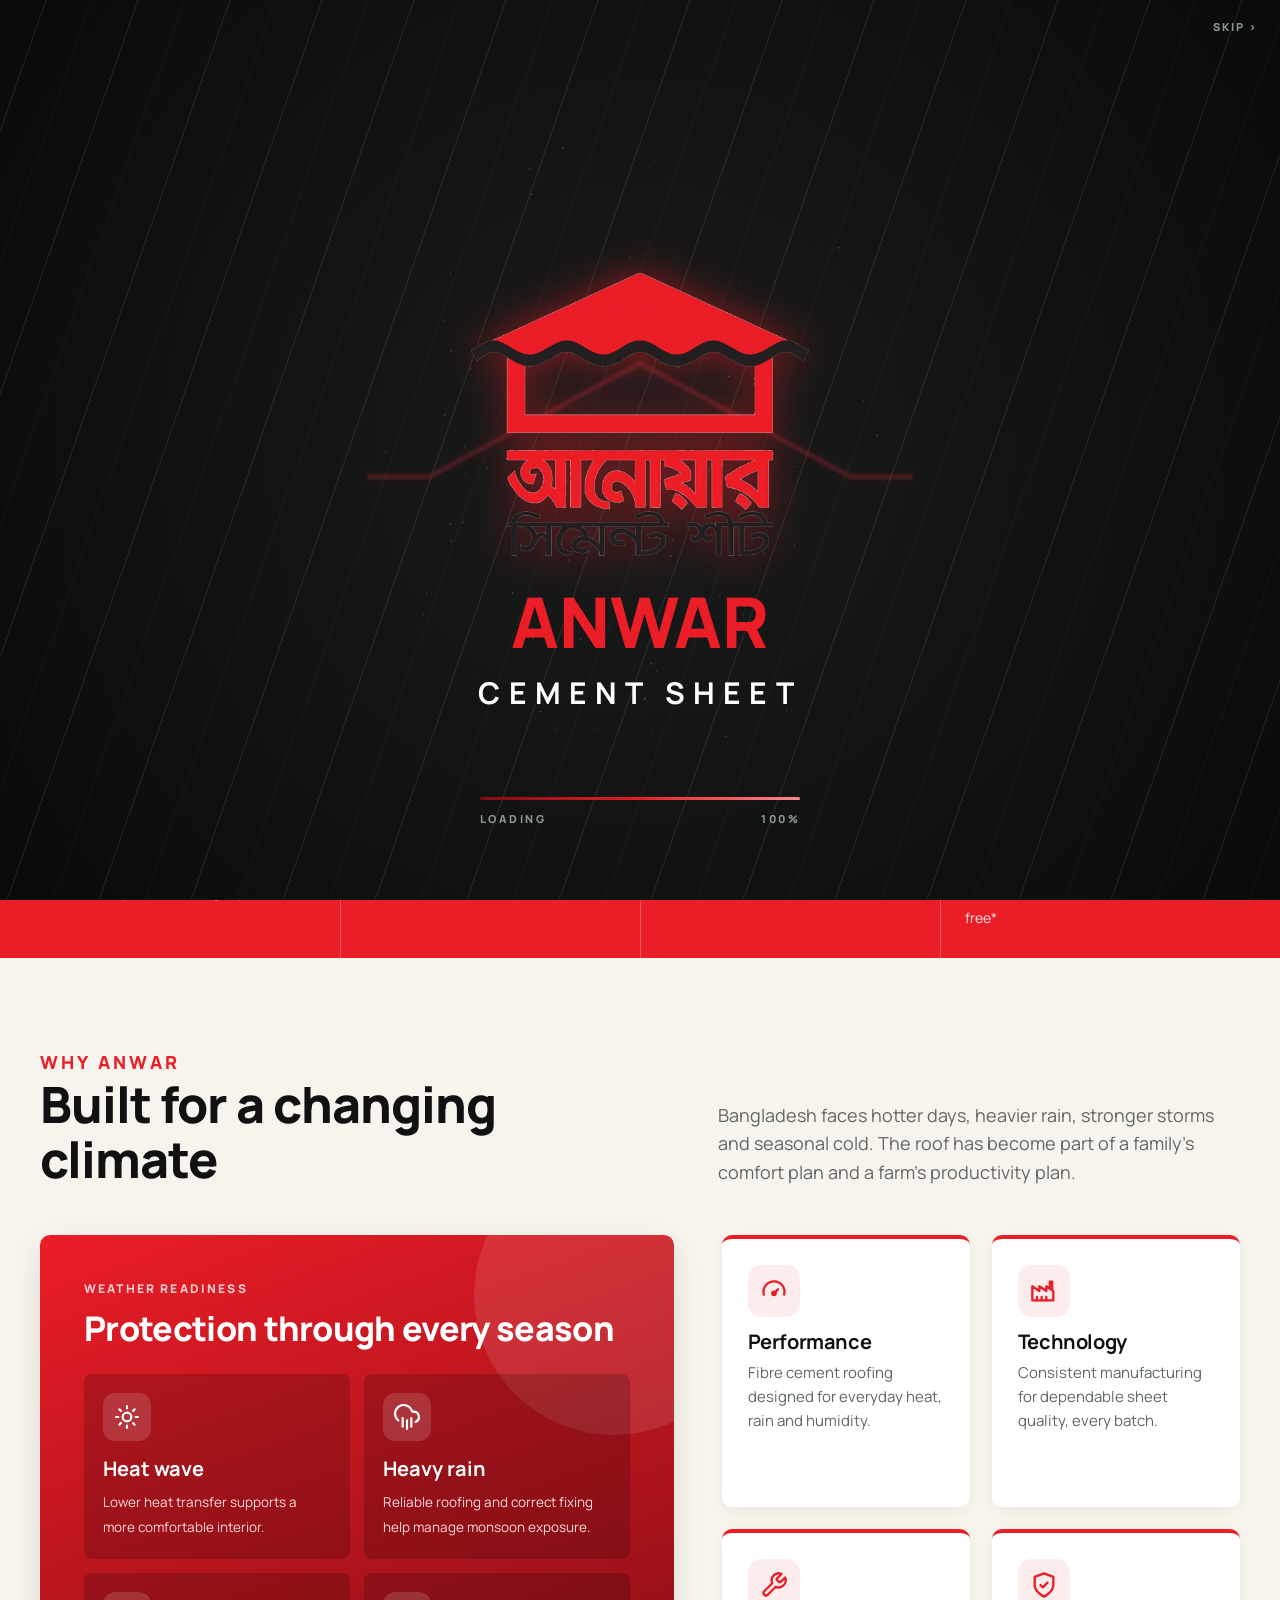
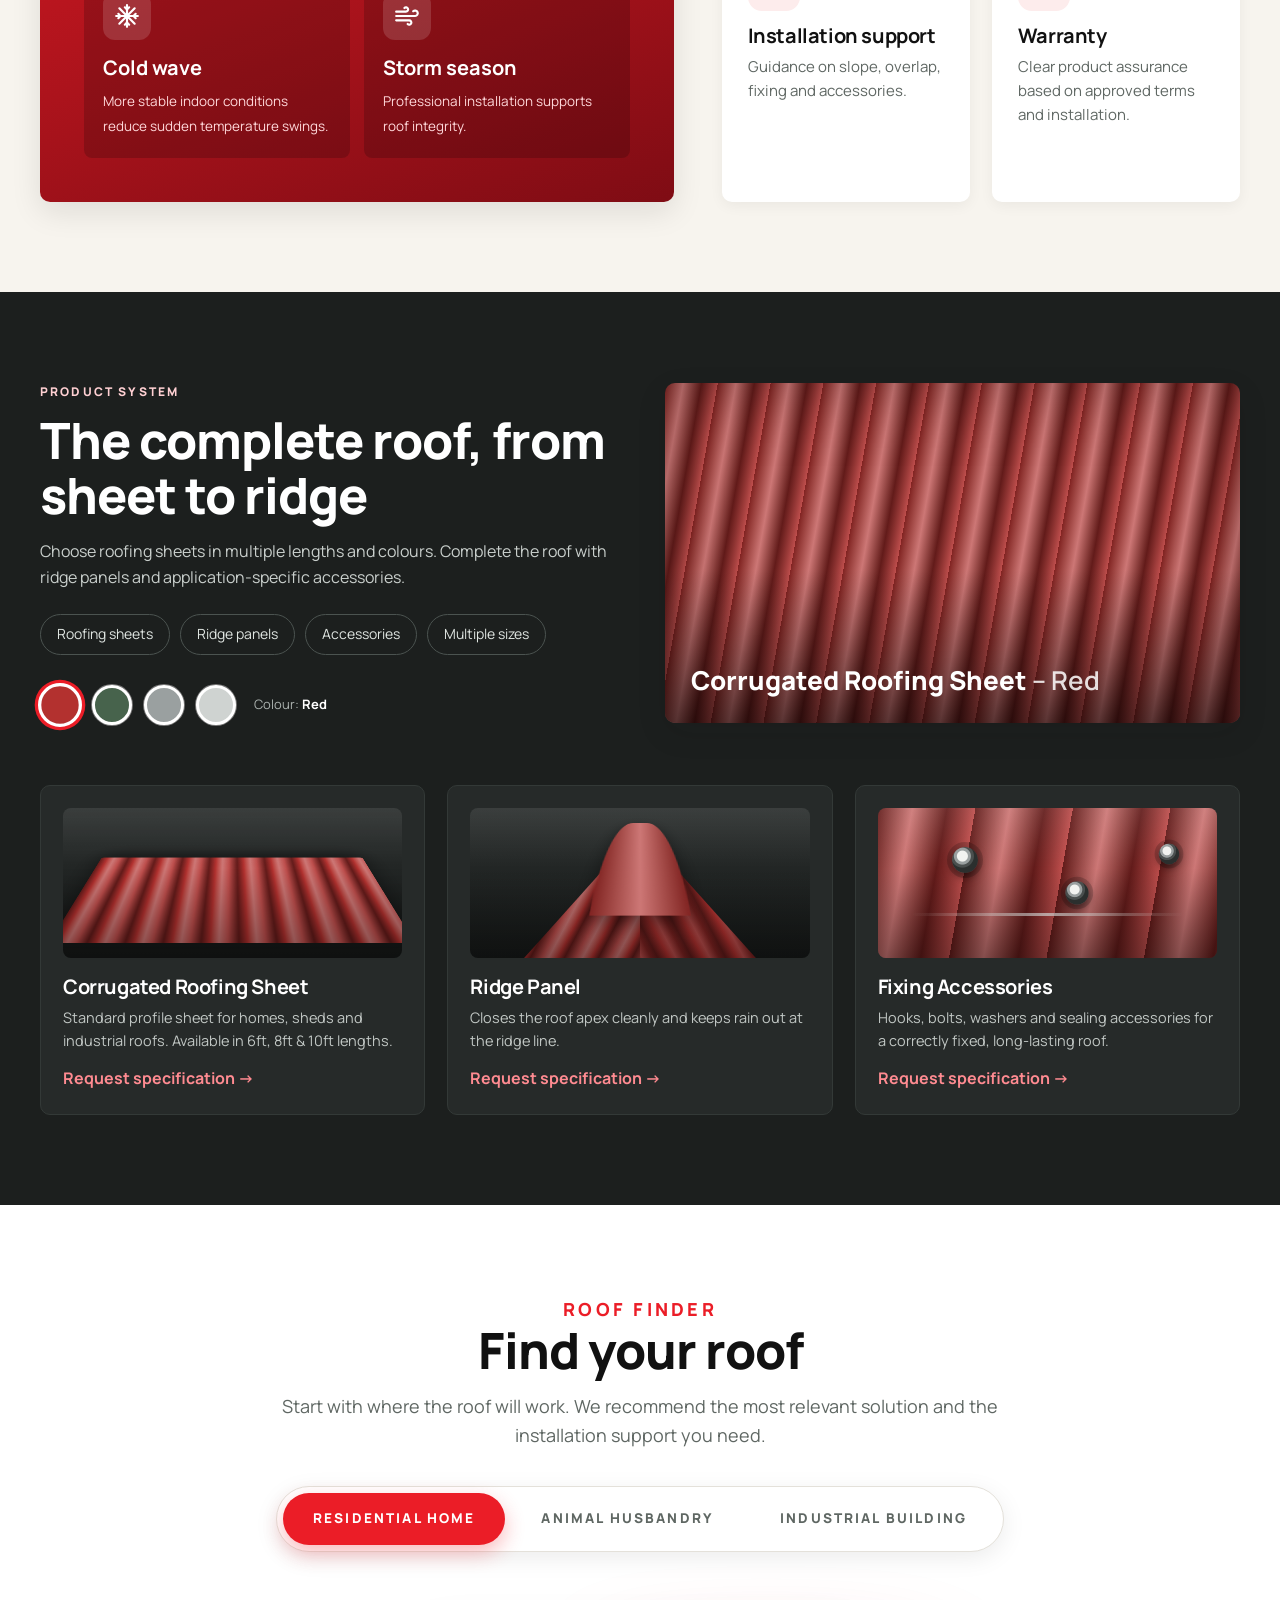
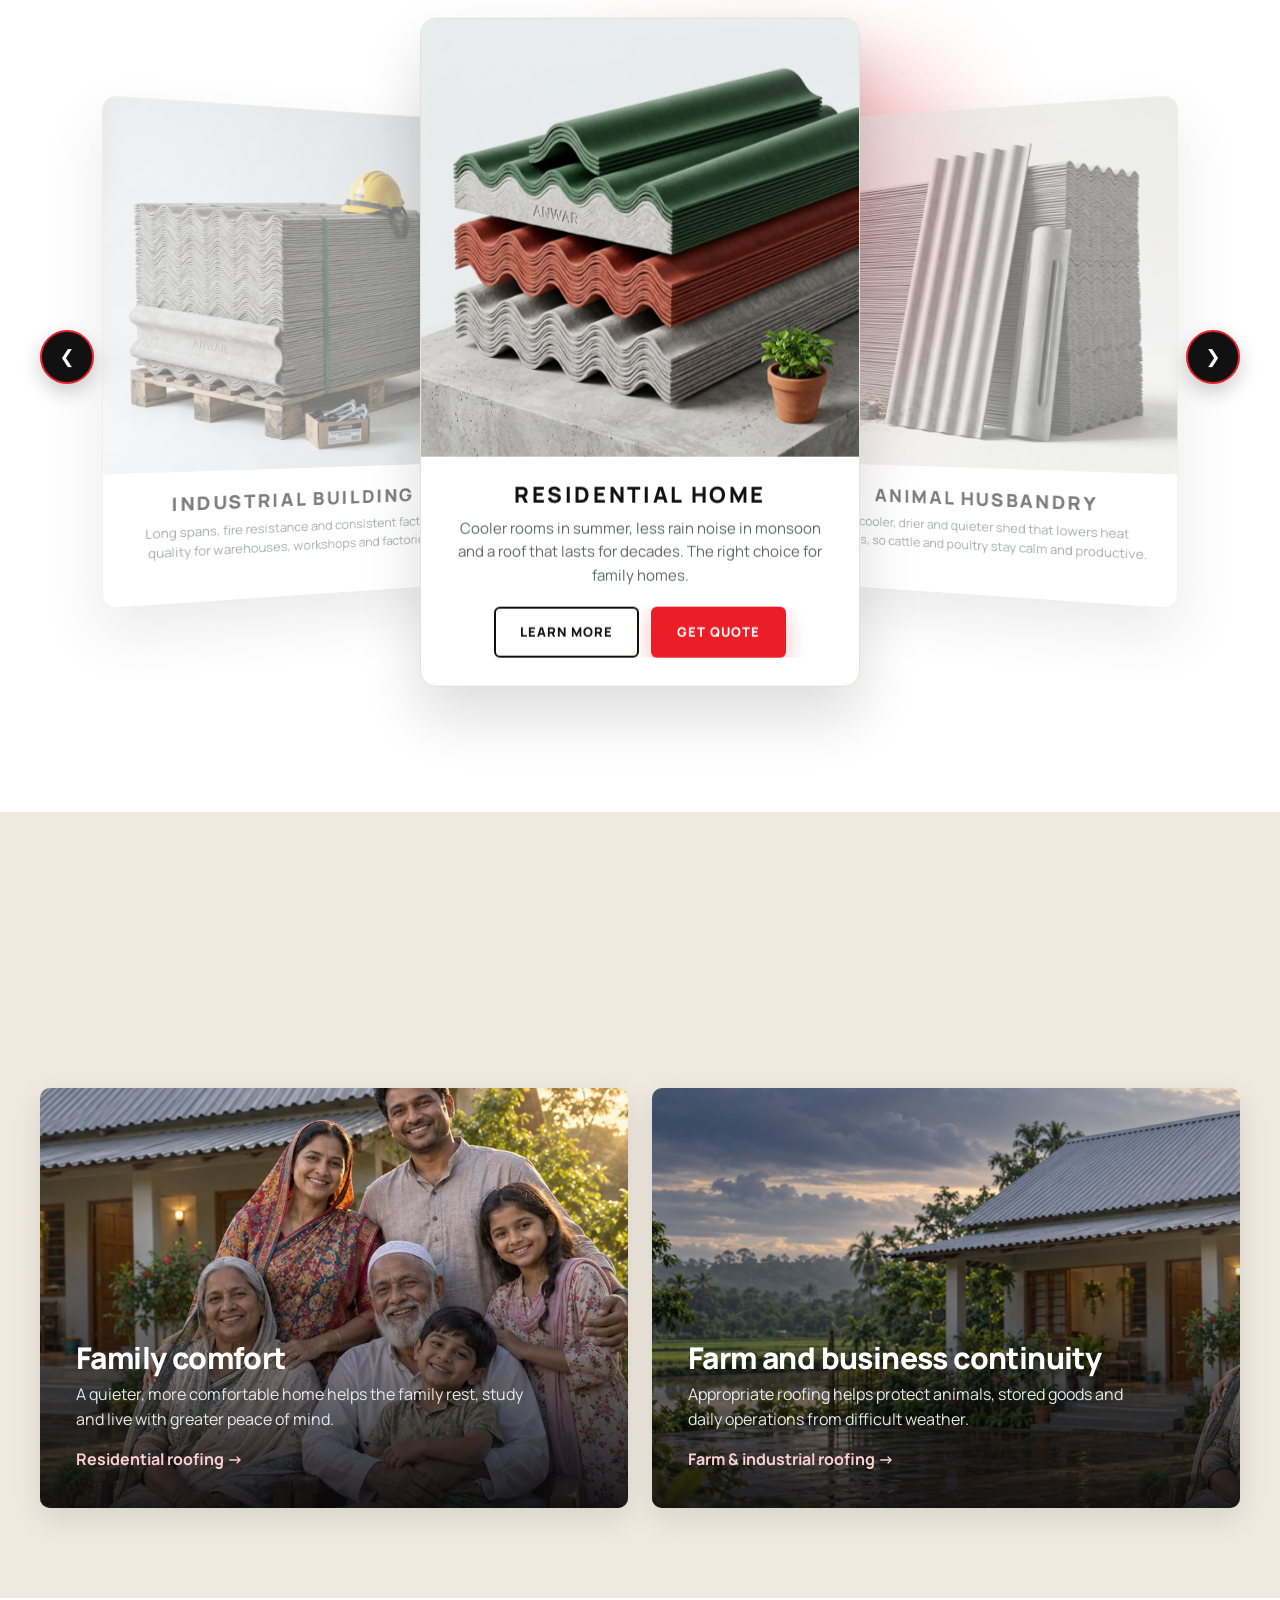
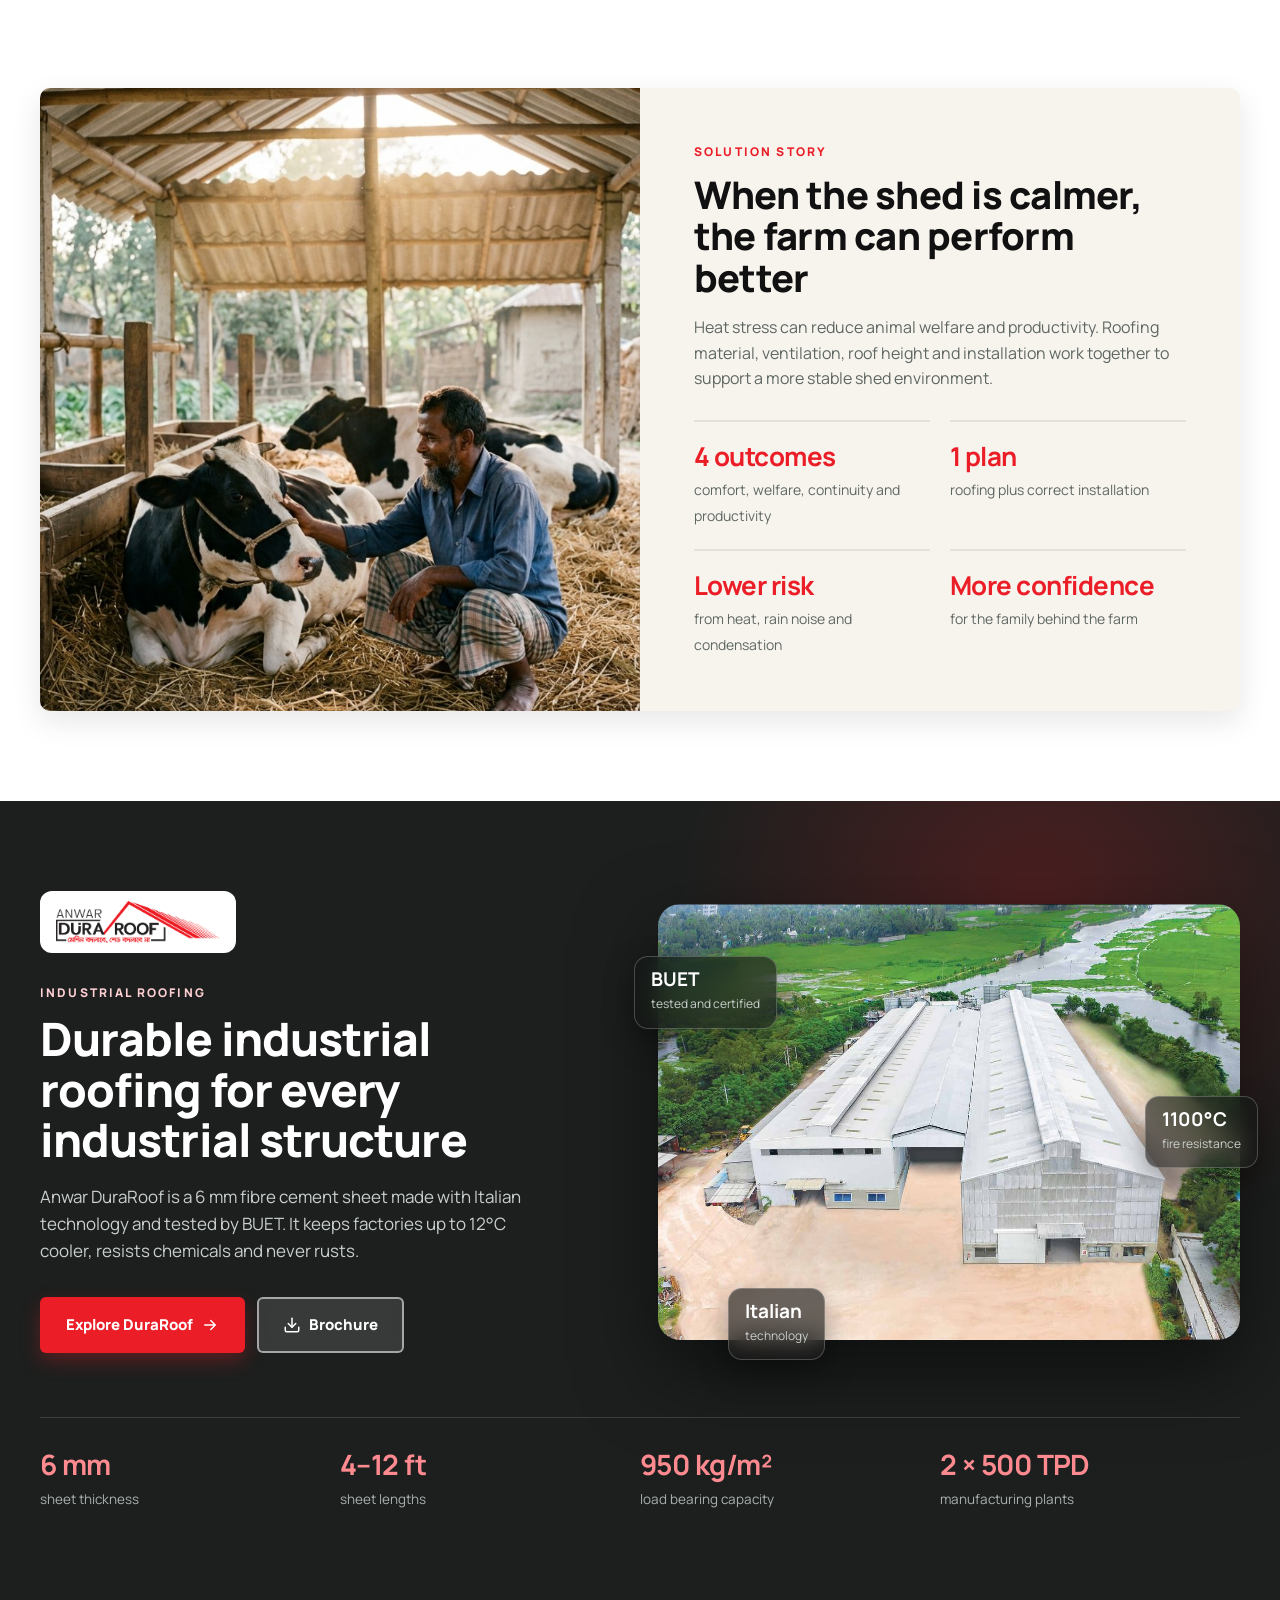
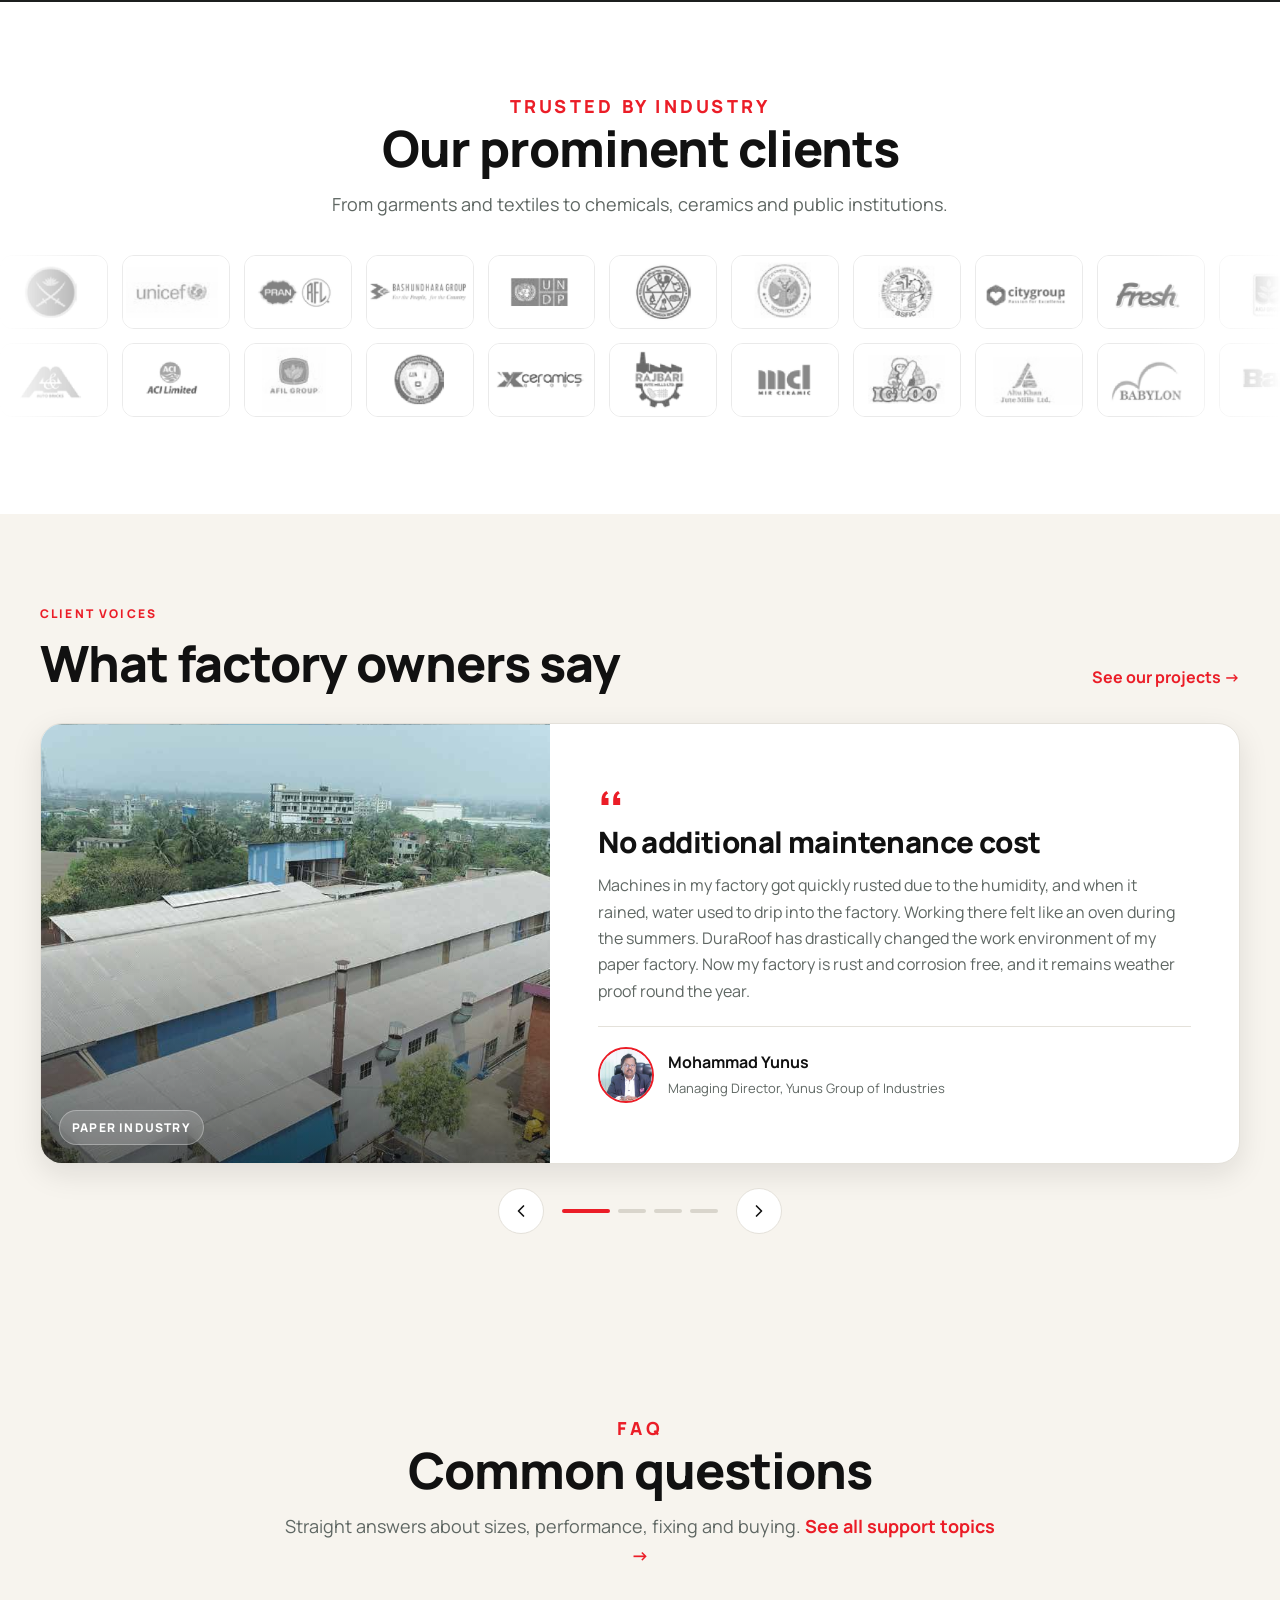
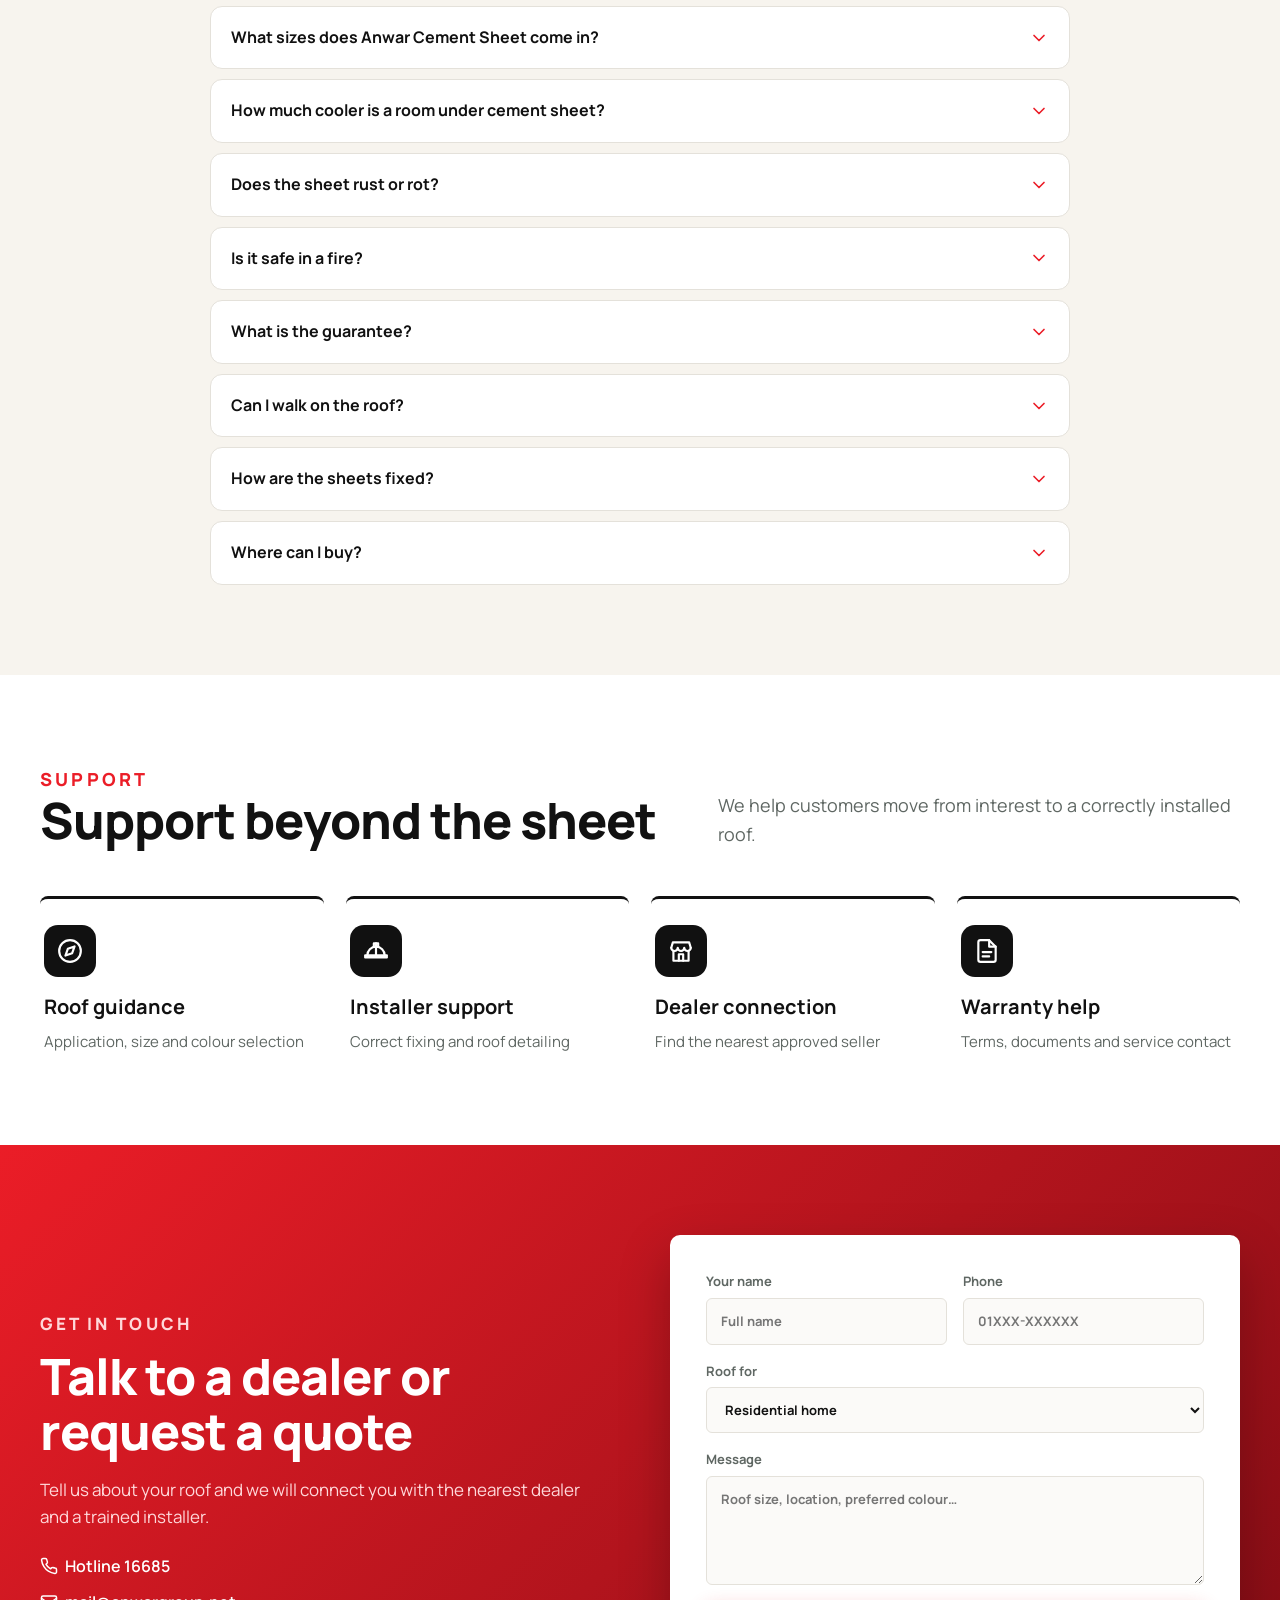
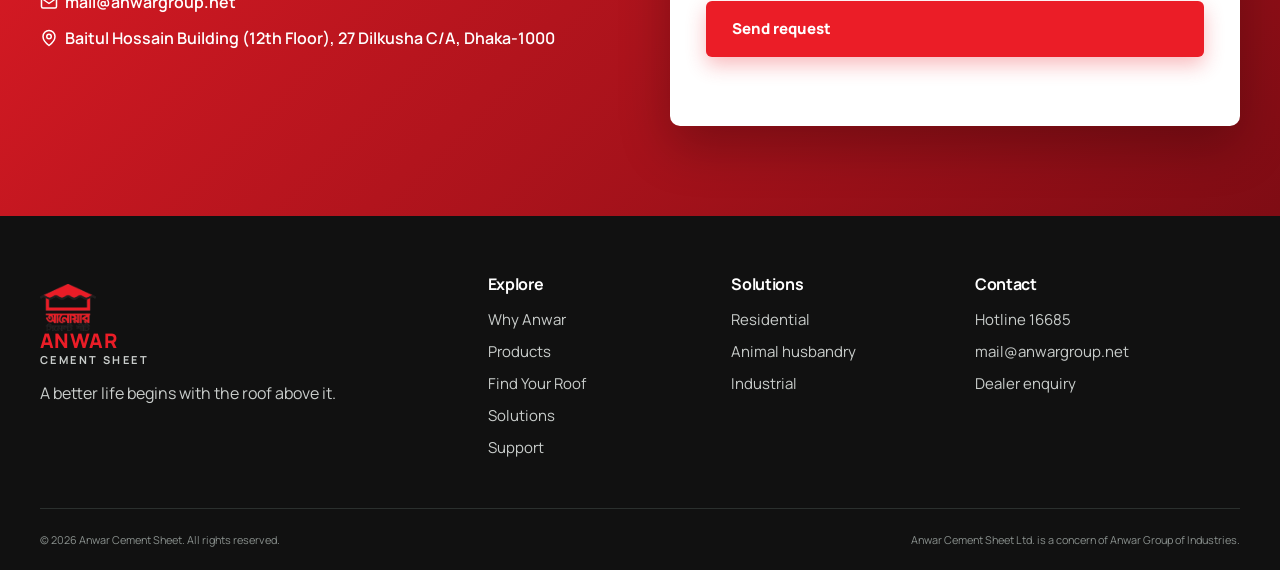
==== commit e67dadd7: "Hero carousel: 7 second interval Co-Authored-By: Claude Fable 5.1 <noreply@anthropic.com>" ====
--- a/index.html
+++ b/index.html
@@ -24,7 +24,7 @@
   <link rel="preconnect" href="https://fonts.googleapis.com">
   <link rel="preconnect" href="https://fonts.gstatic.com" crossorigin>
   <link href="https://fonts.googleapis.com/css2?family=Manrope:wght@400;500;600;700;800&family=Hind+Siliguri:wght@400;500;600;700&display=swap" rel="stylesheet">
-  <link rel="stylesheet" href="css/style.css?v=20261004c">
+  <link rel="stylesheet" href="css/style.css?v=20261004d">
   <script>document.documentElement.classList.add('is-loading')</script>
 </head>
 <body>
@@ -422,8 +422,8 @@
   </a>
   <button type="button" class="to-top" id="toTop" aria-label="Back to top">↑</button>
 
-  <script src="js/preloader.js?v=20261004c"></script>
-  <script src="js/main.js?v=20261004c"></script>
-  <script src="js/modals.js?v=20261004c"></script>
+  <script src="js/preloader.js?v=20261004d"></script>
+  <script src="js/main.js?v=20261004d"></script>
+  <script src="js/modals.js?v=20261004d"></script>
 </body>
 </html>
--- a/css/style.css
+++ b/css/style.css
@@ -108,7 +108,7 @@
 .hero-slide.is-active { opacity: 1; visibility: visible; position: relative; }
 .hero-bg {
   position: absolute; inset: 0; background-size: cover; background-position: center;
-  transform: scale(1.06); transition: transform 3.2s linear;
+  transform: scale(1.06); transition: transform 8s linear;
 }
 .hero-slide.is-active .hero-bg { transform: scale(1); }
 .hero-bg::after {
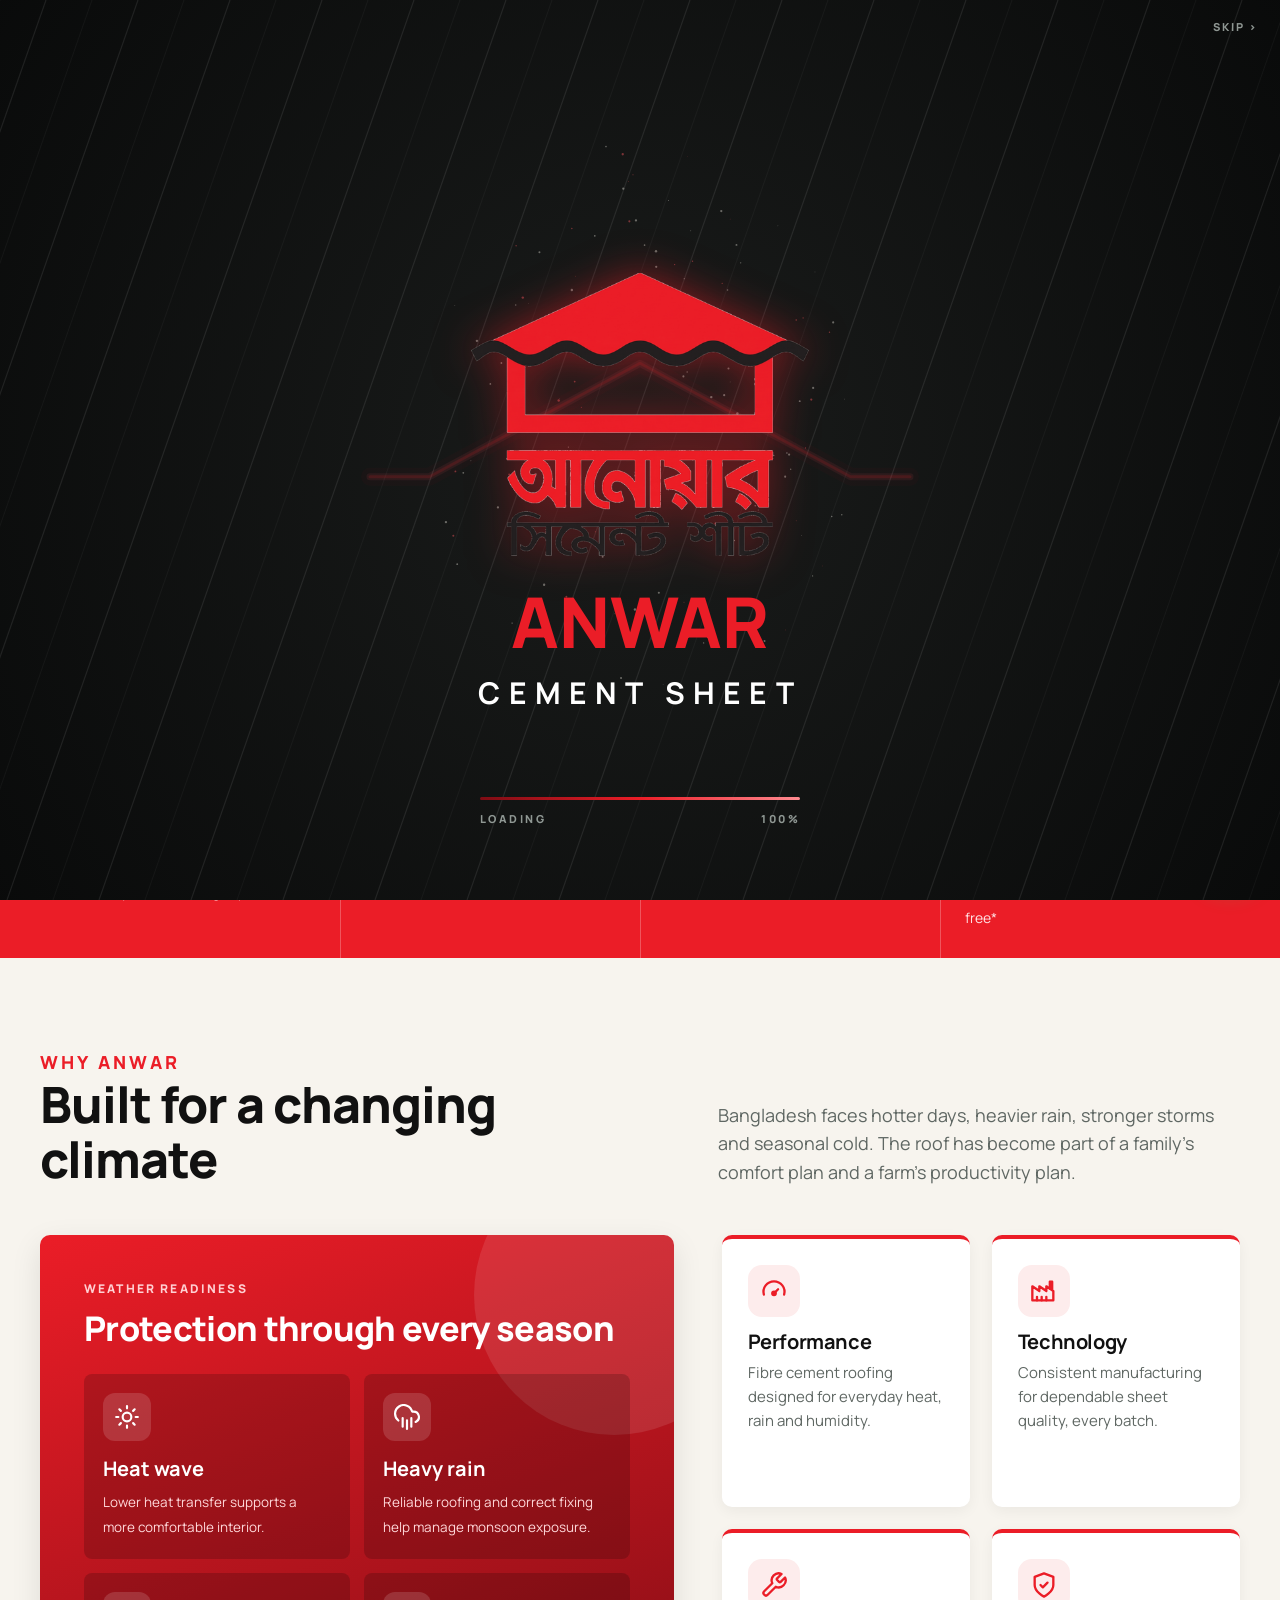
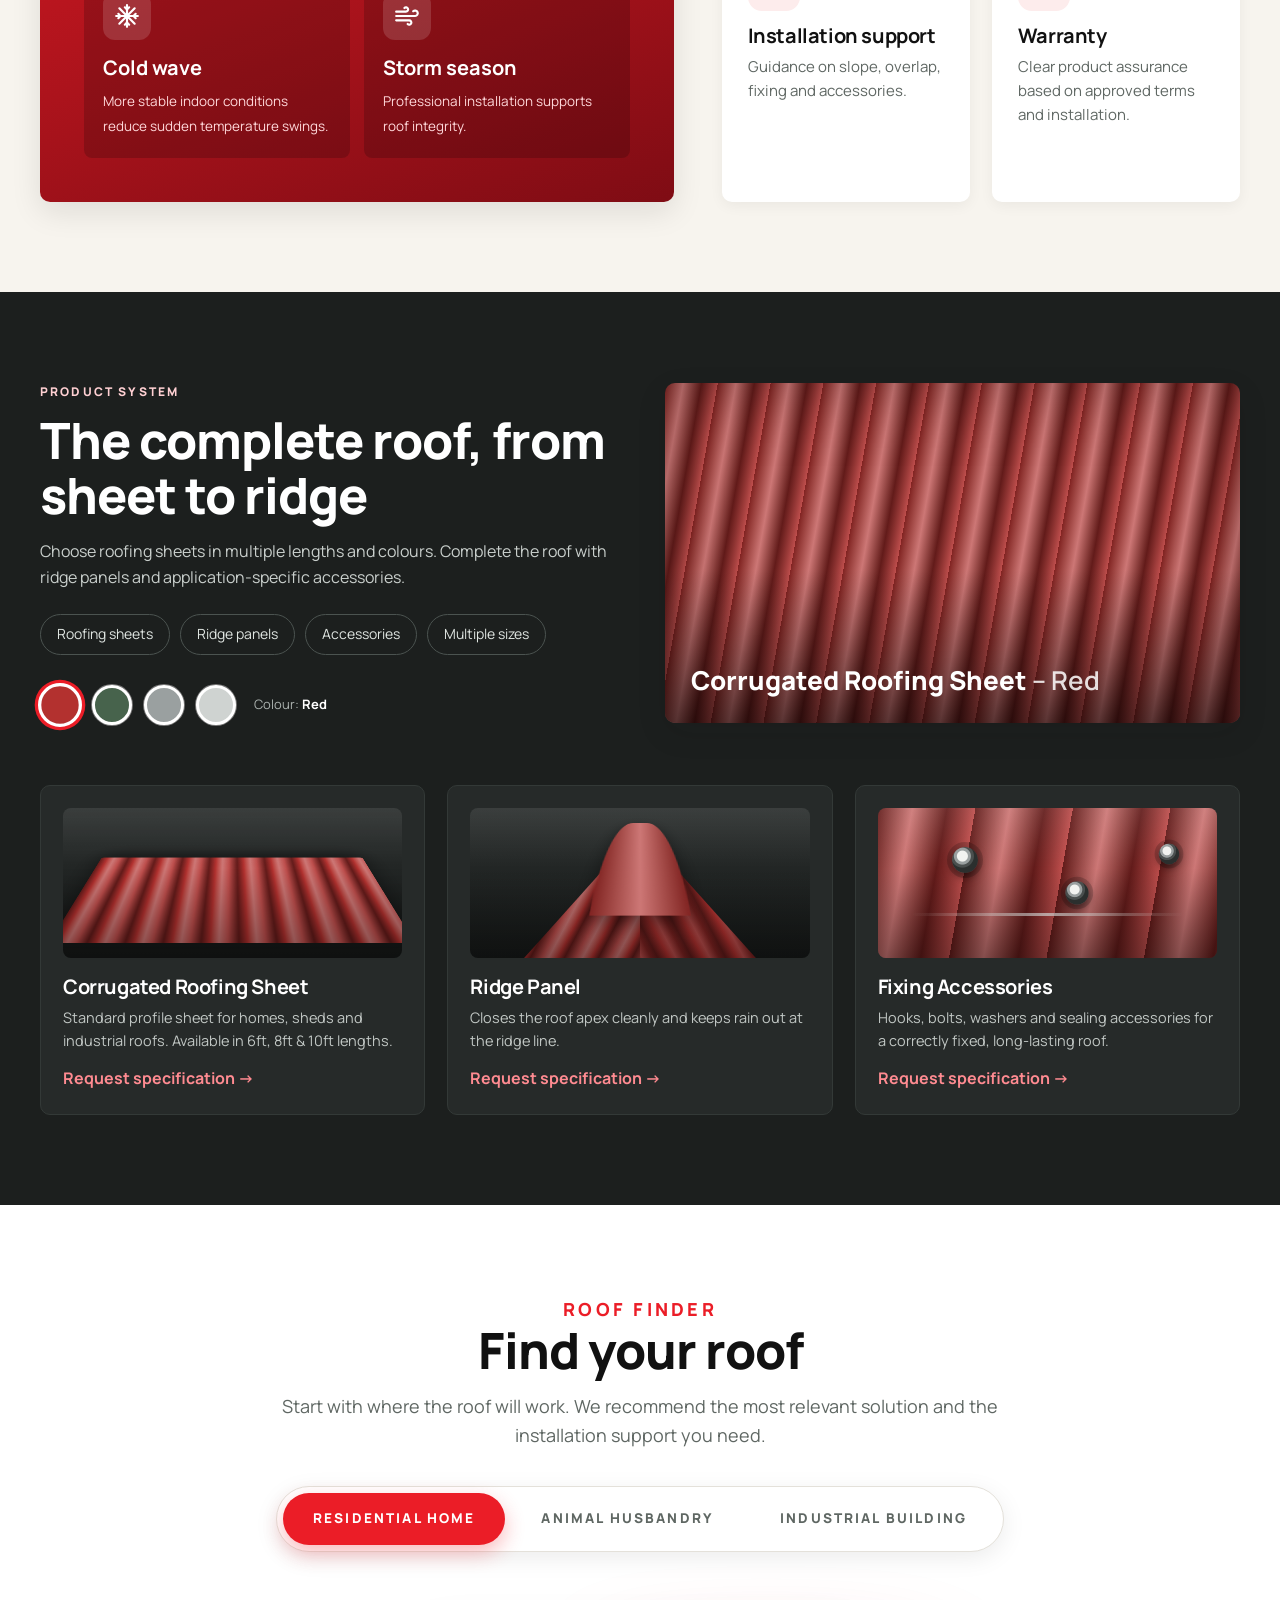
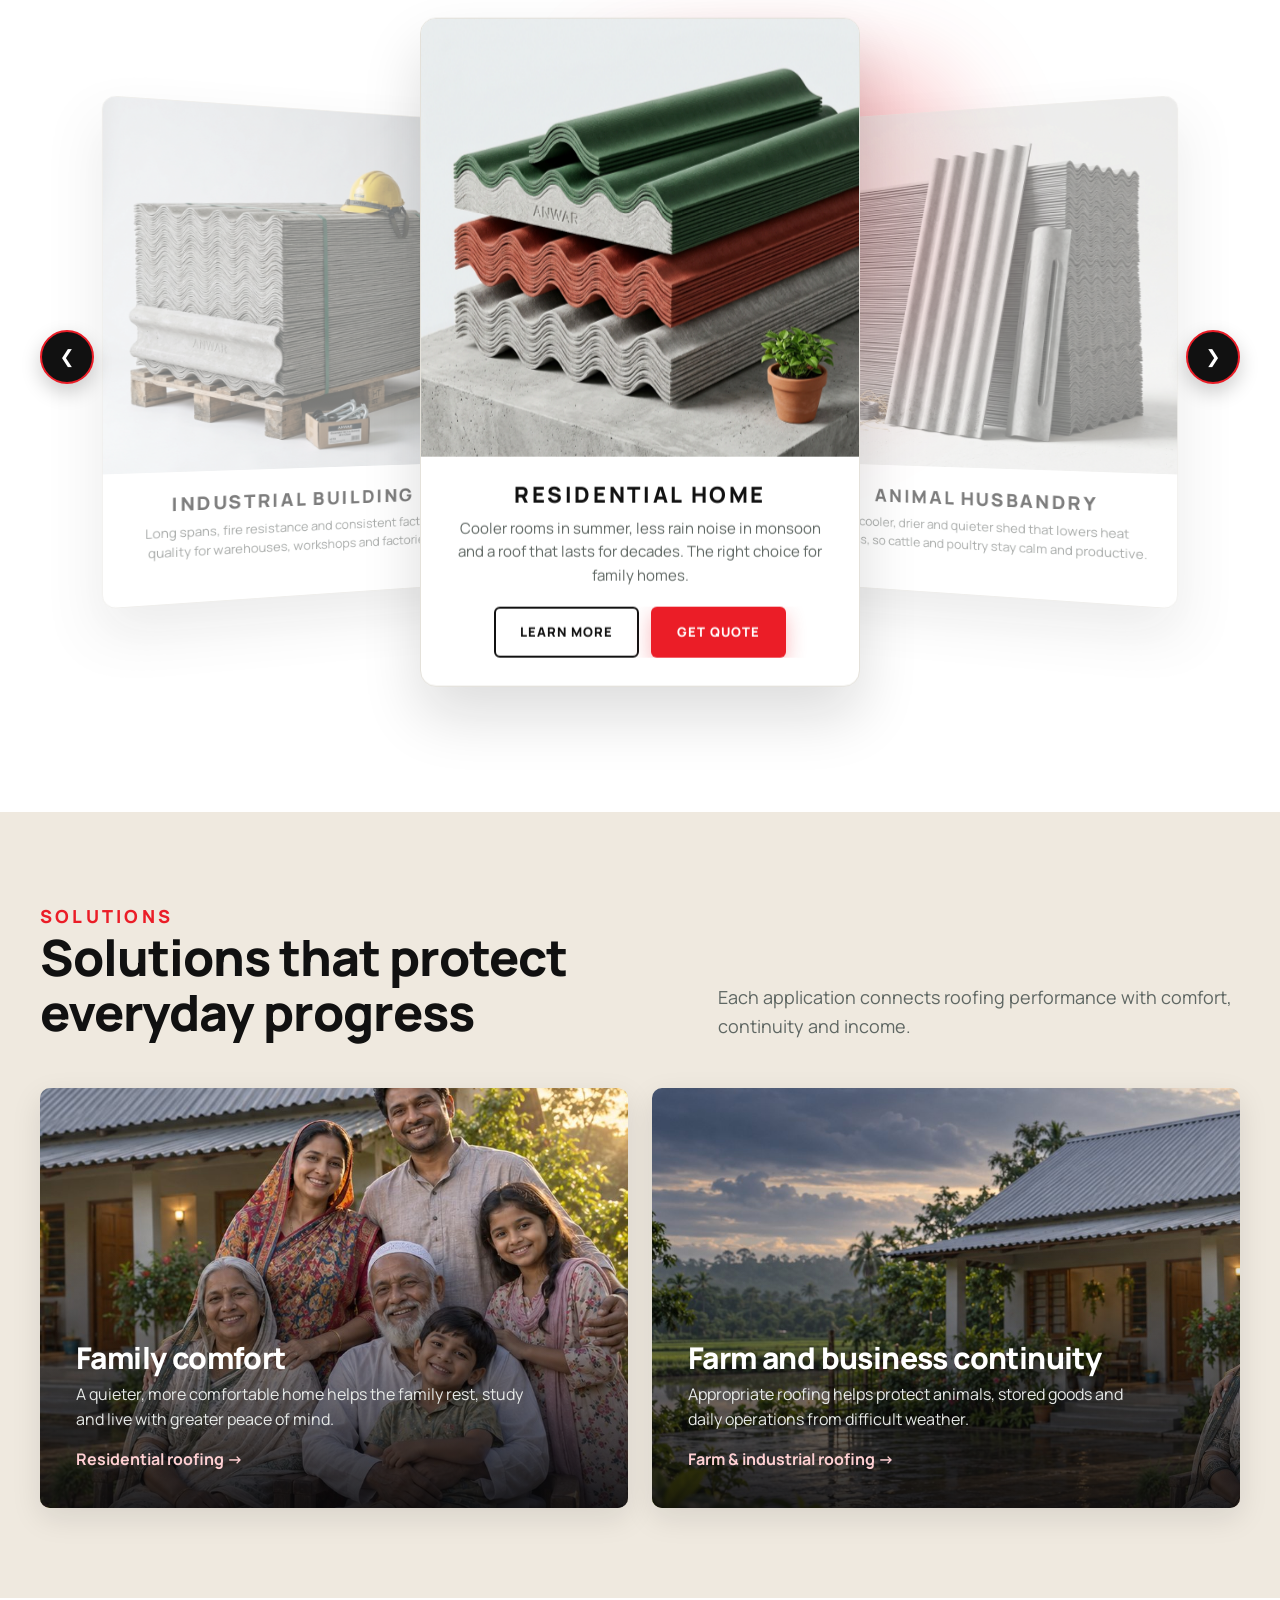
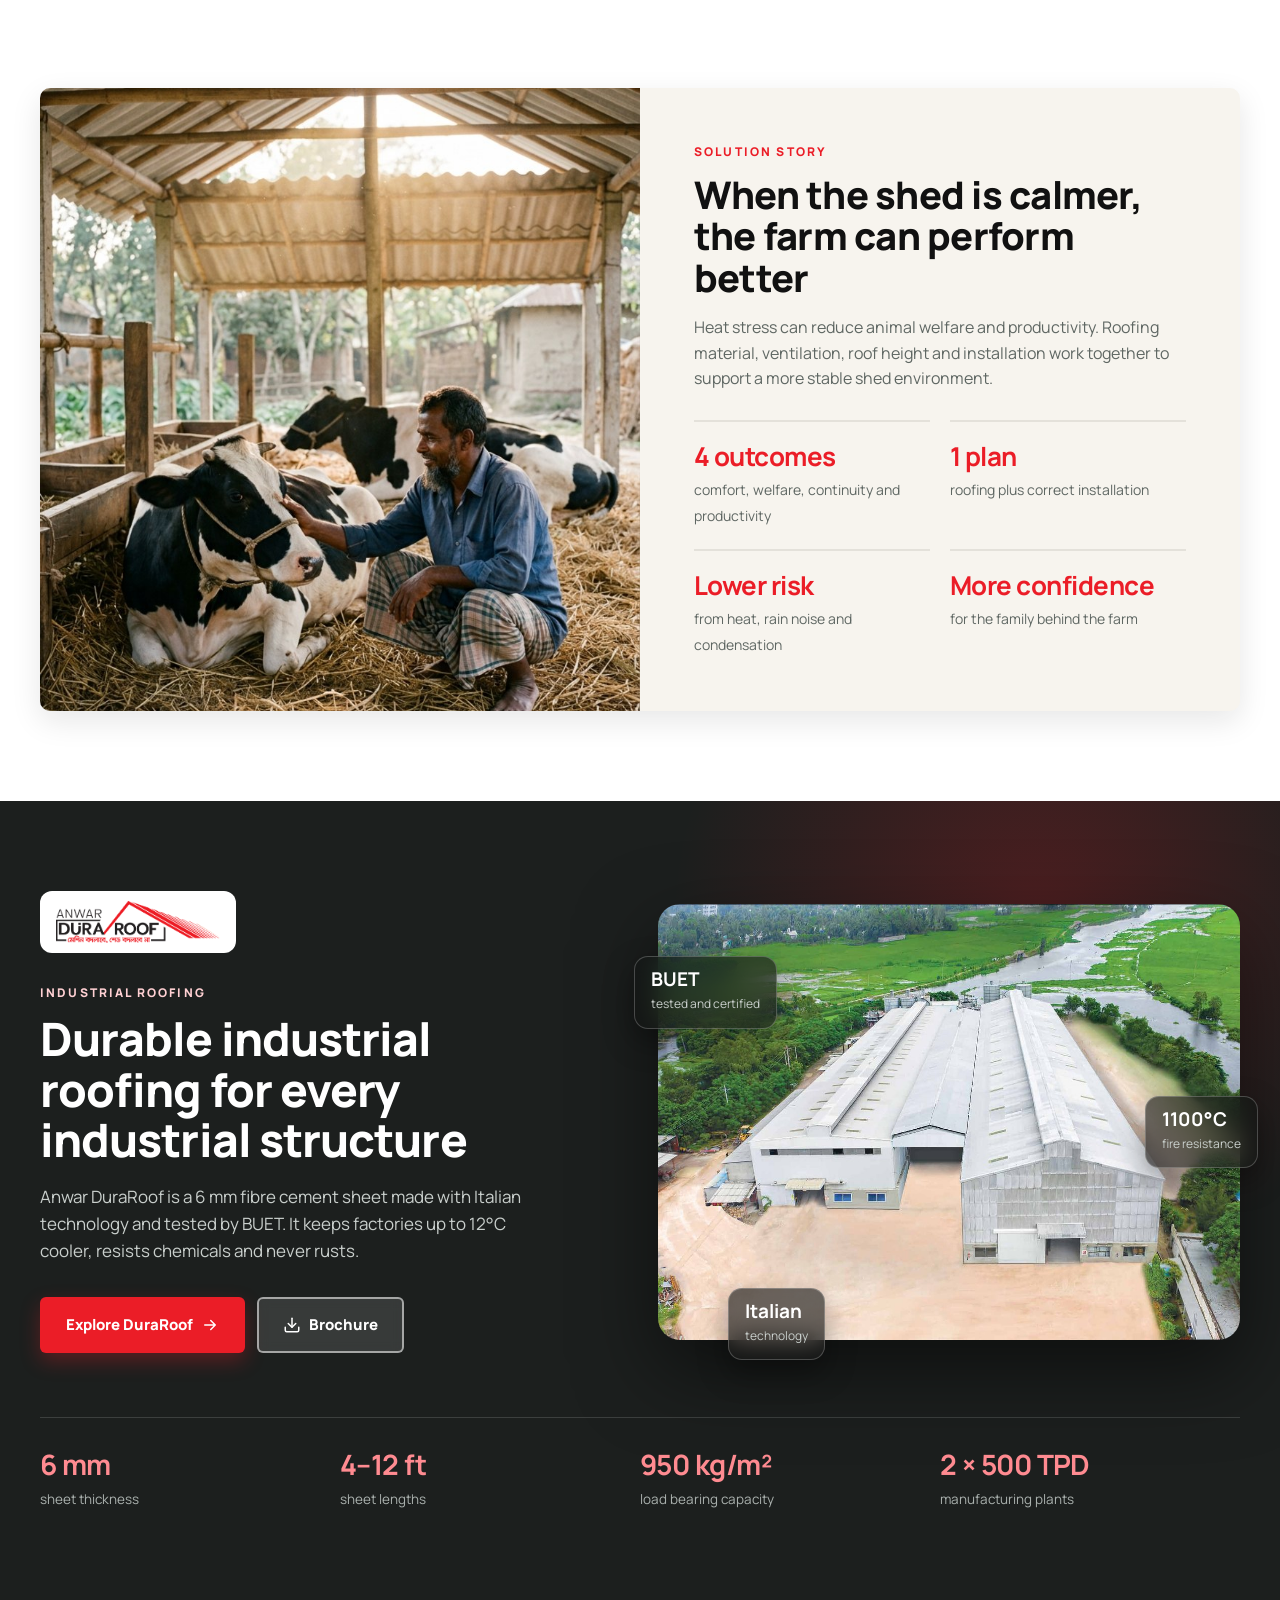
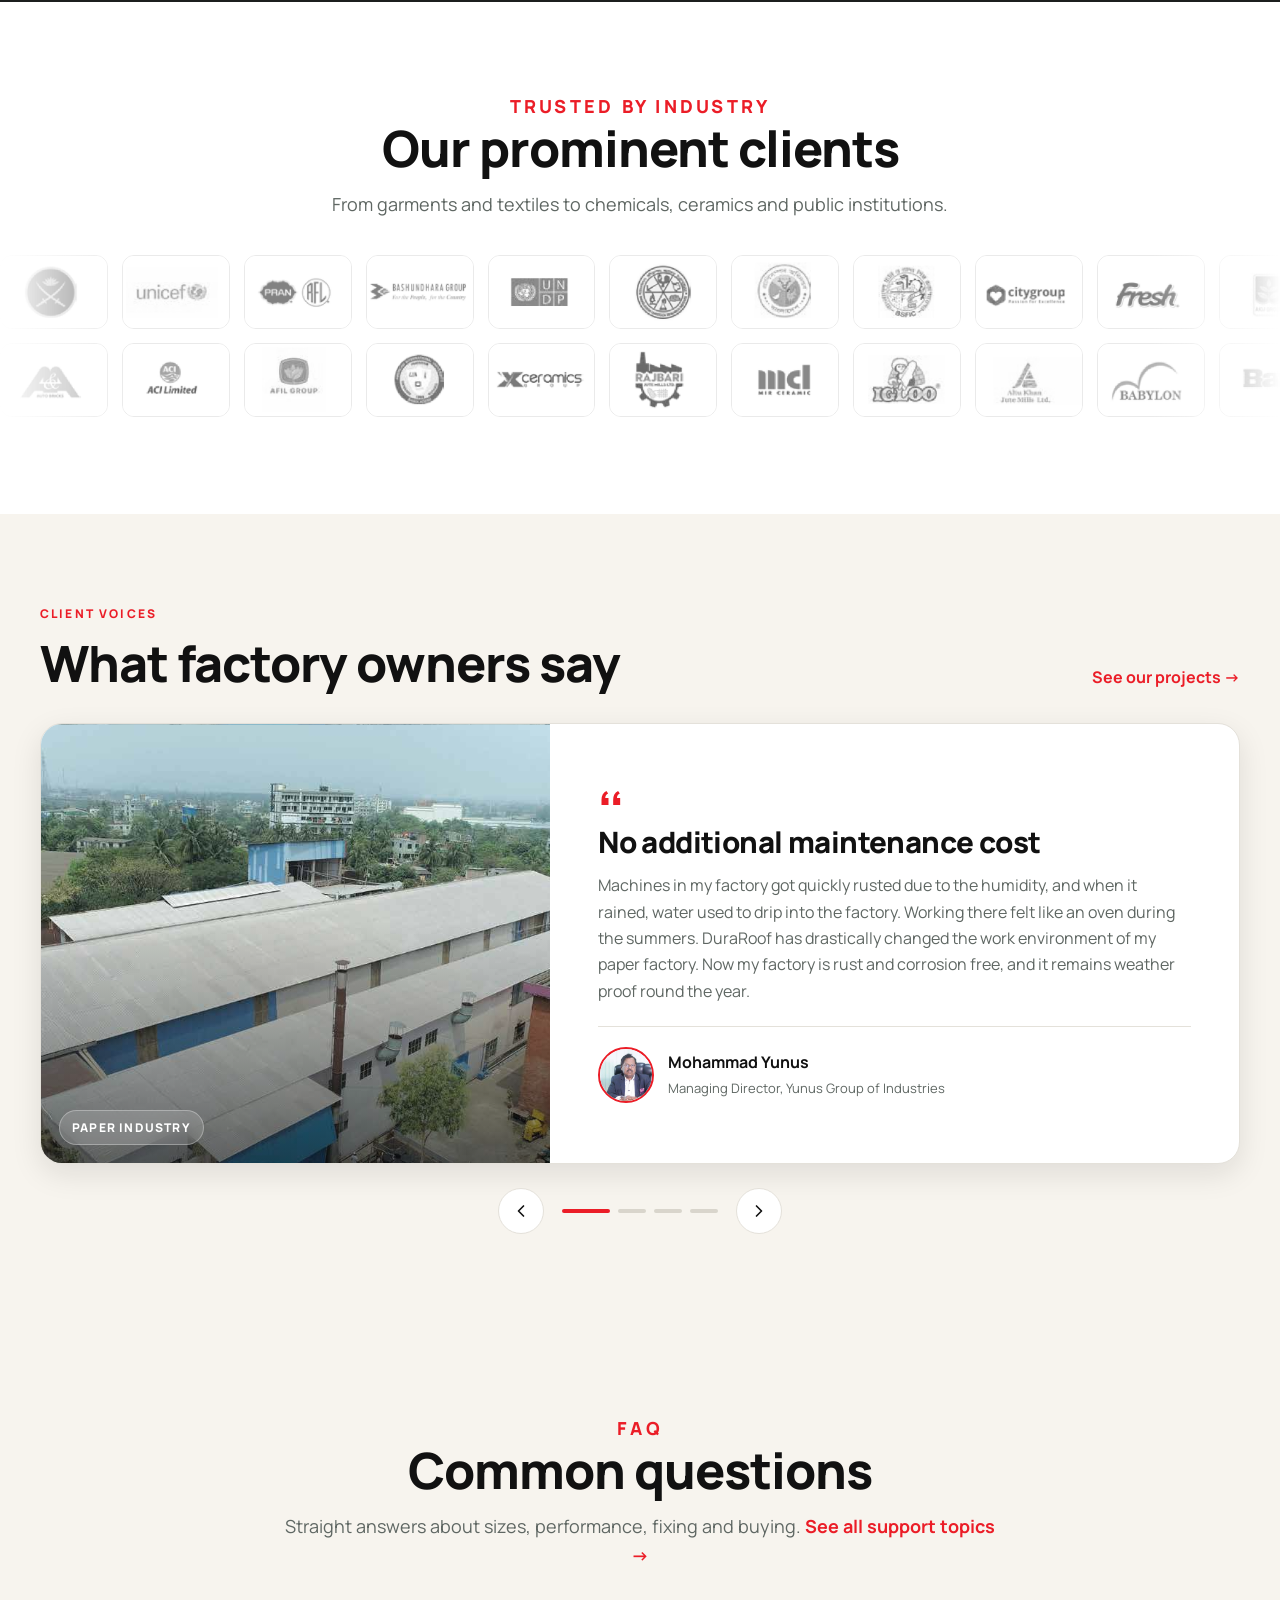
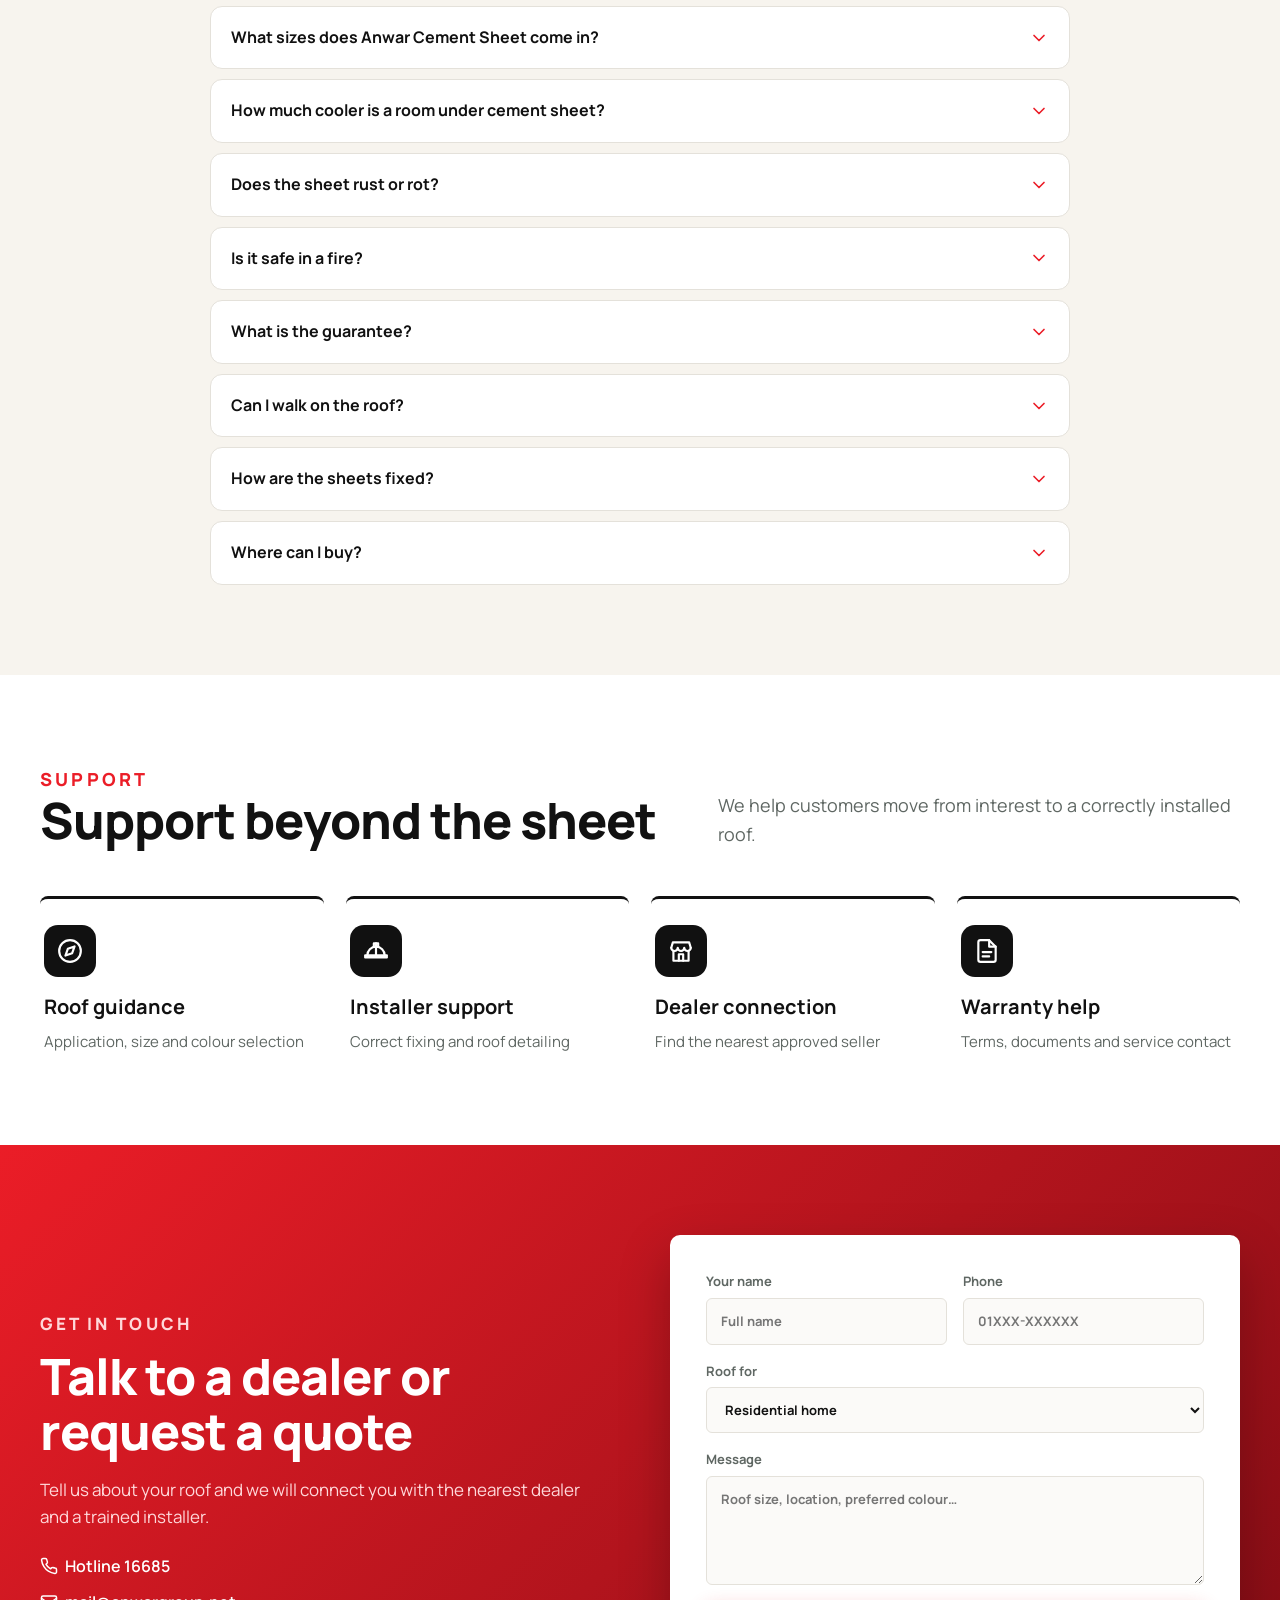
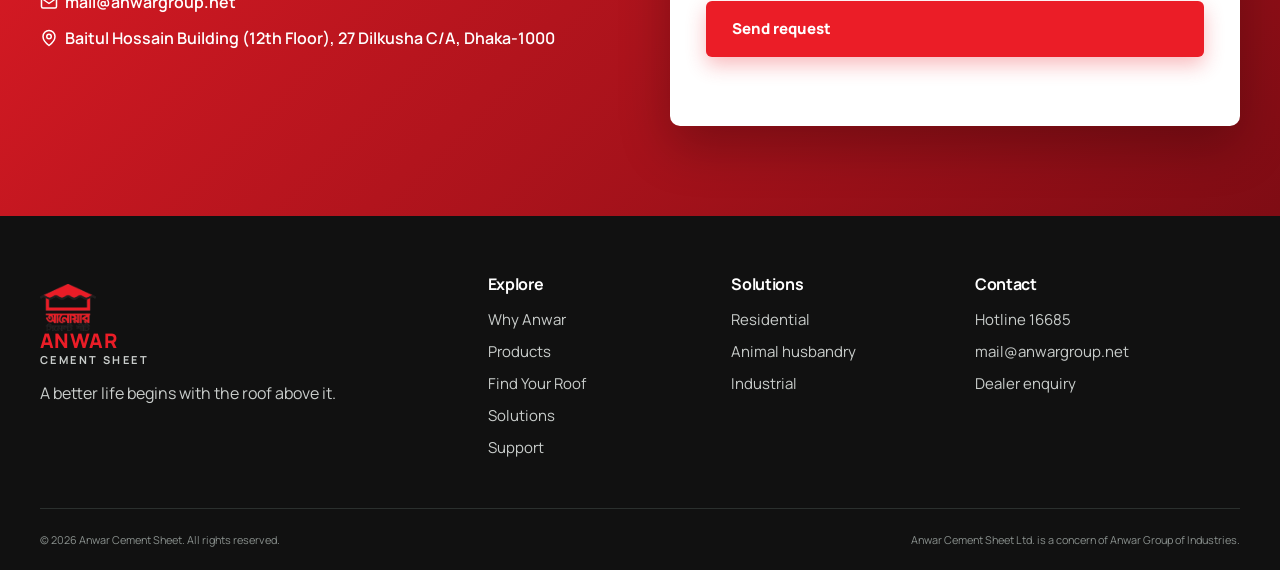
==== commit 2faa1303: "Hero carousel: 5 second interval, stronger zoom-out Co-Authored-By: Claude Fable 5.1 <noreply@anthro" ====
--- a/index.html
+++ b/index.html
@@ -24,7 +24,7 @@
   <link rel="preconnect" href="https://fonts.googleapis.com">
   <link rel="preconnect" href="https://fonts.gstatic.com" crossorigin>
   <link href="https://fonts.googleapis.com/css2?family=Manrope:wght@400;500;600;700;800&family=Hind+Siliguri:wght@400;500;600;700&display=swap" rel="stylesheet">
-  <link rel="stylesheet" href="css/style.css?v=20261004d">
+  <link rel="stylesheet" href="css/style.css?v=20261004e">
   <script>document.documentElement.classList.add('is-loading')</script>
 </head>
 <body>
@@ -422,8 +422,8 @@
   </a>
   <button type="button" class="to-top" id="toTop" aria-label="Back to top">↑</button>
 
-  <script src="js/preloader.js?v=20261004d"></script>
-  <script src="js/main.js?v=20261004d"></script>
-  <script src="js/modals.js?v=20261004d"></script>
+  <script src="js/preloader.js?v=20261004e"></script>
+  <script src="js/main.js?v=20261004e"></script>
+  <script src="js/modals.js?v=20261004e"></script>
 </body>
 </html>
--- a/css/style.css
+++ b/css/style.css
@@ -108,7 +108,7 @@
 .hero-slide.is-active { opacity: 1; visibility: visible; position: relative; }
 .hero-bg {
   position: absolute; inset: 0; background-size: cover; background-position: center;
-  transform: scale(1.06); transition: transform 8s linear;
+  transform: scale(1.22); transition: transform 6s cubic-bezier(.16,.6,.3,1);
 }
 .hero-slide.is-active .hero-bg { transform: scale(1); }
 .hero-bg::after {
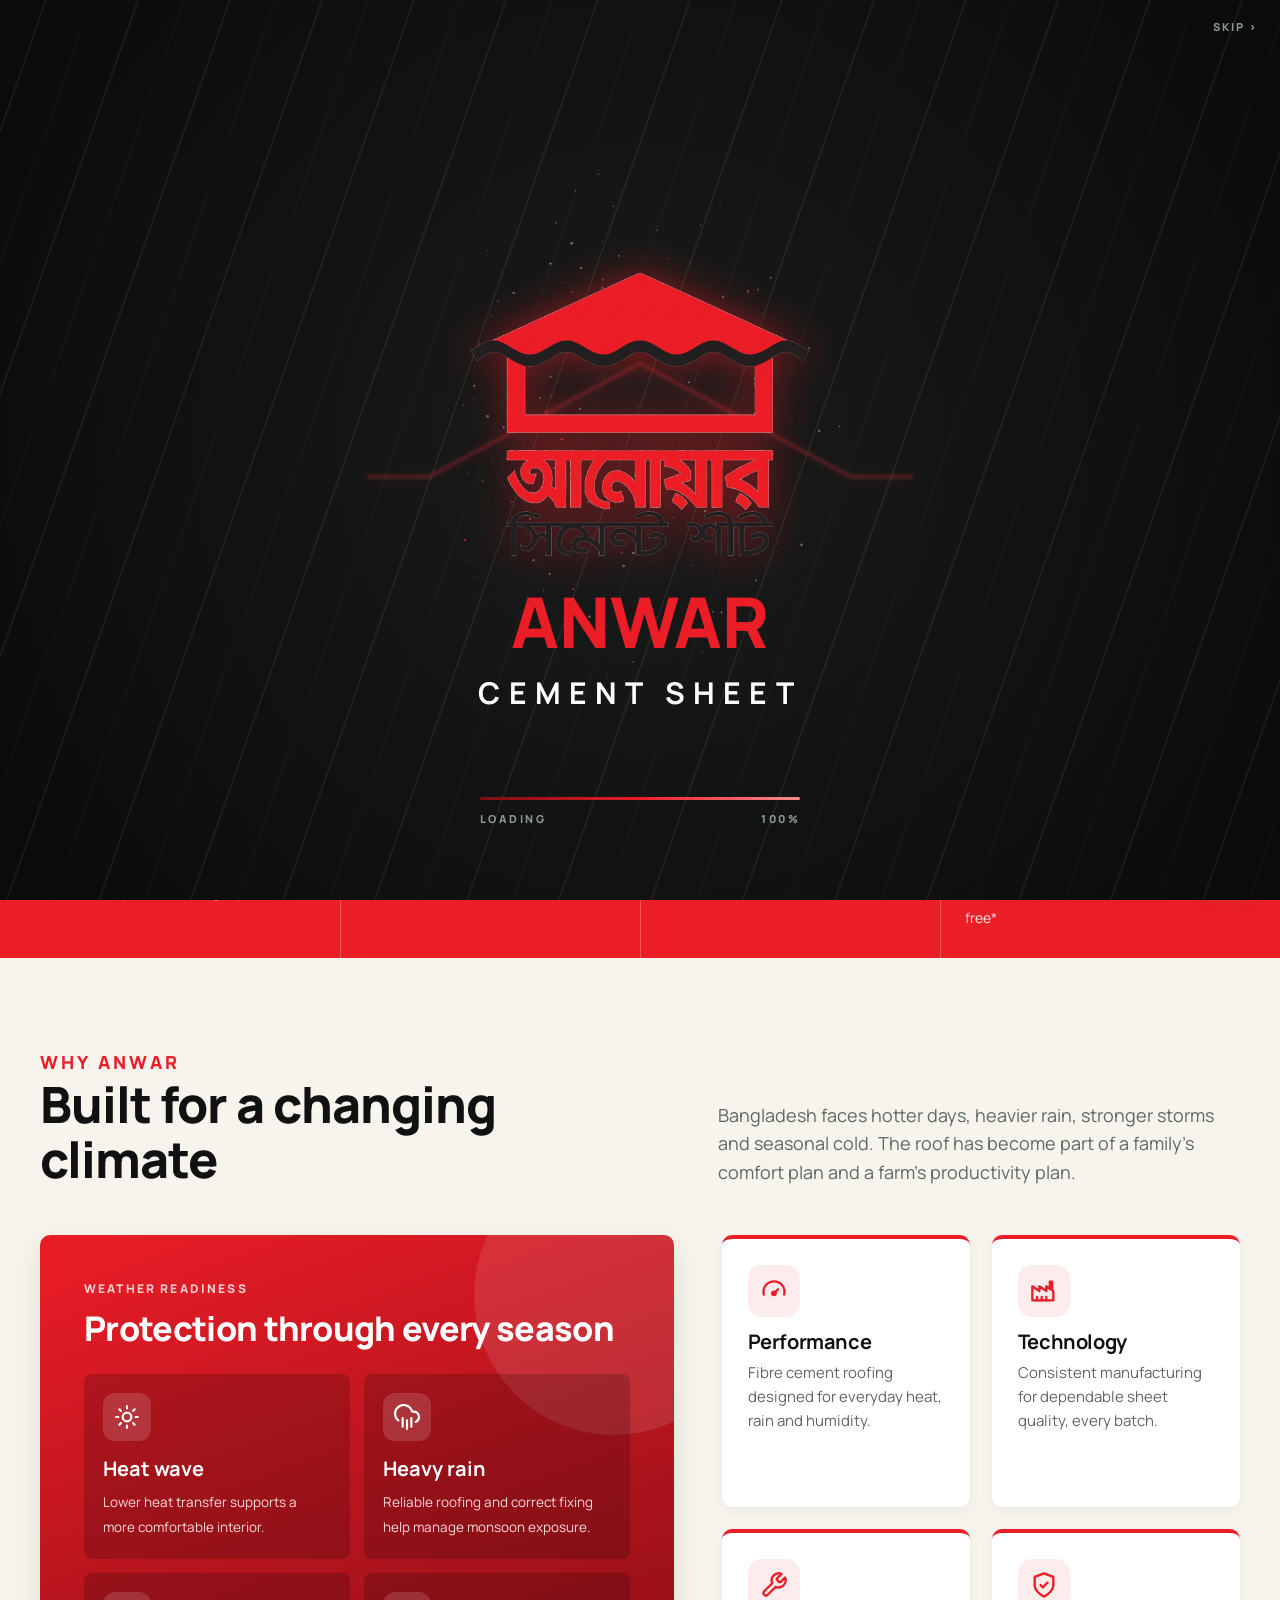
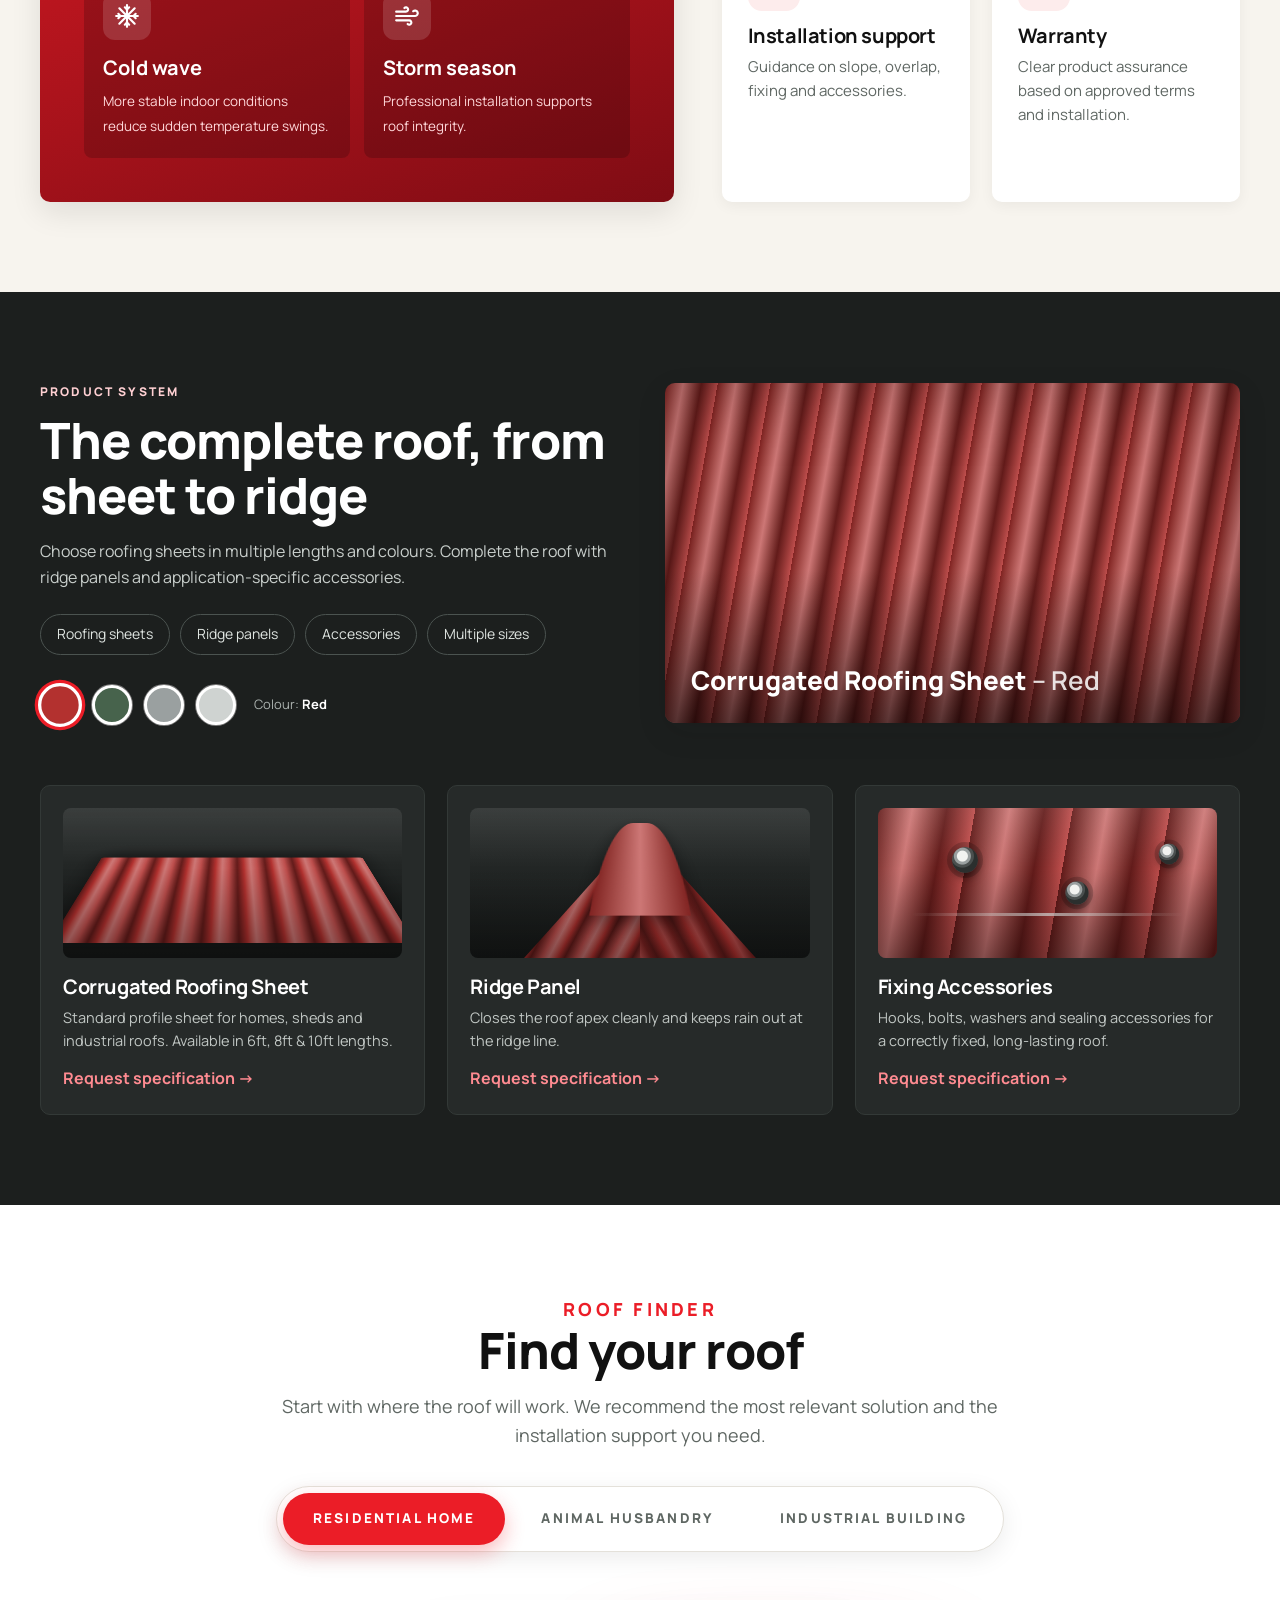
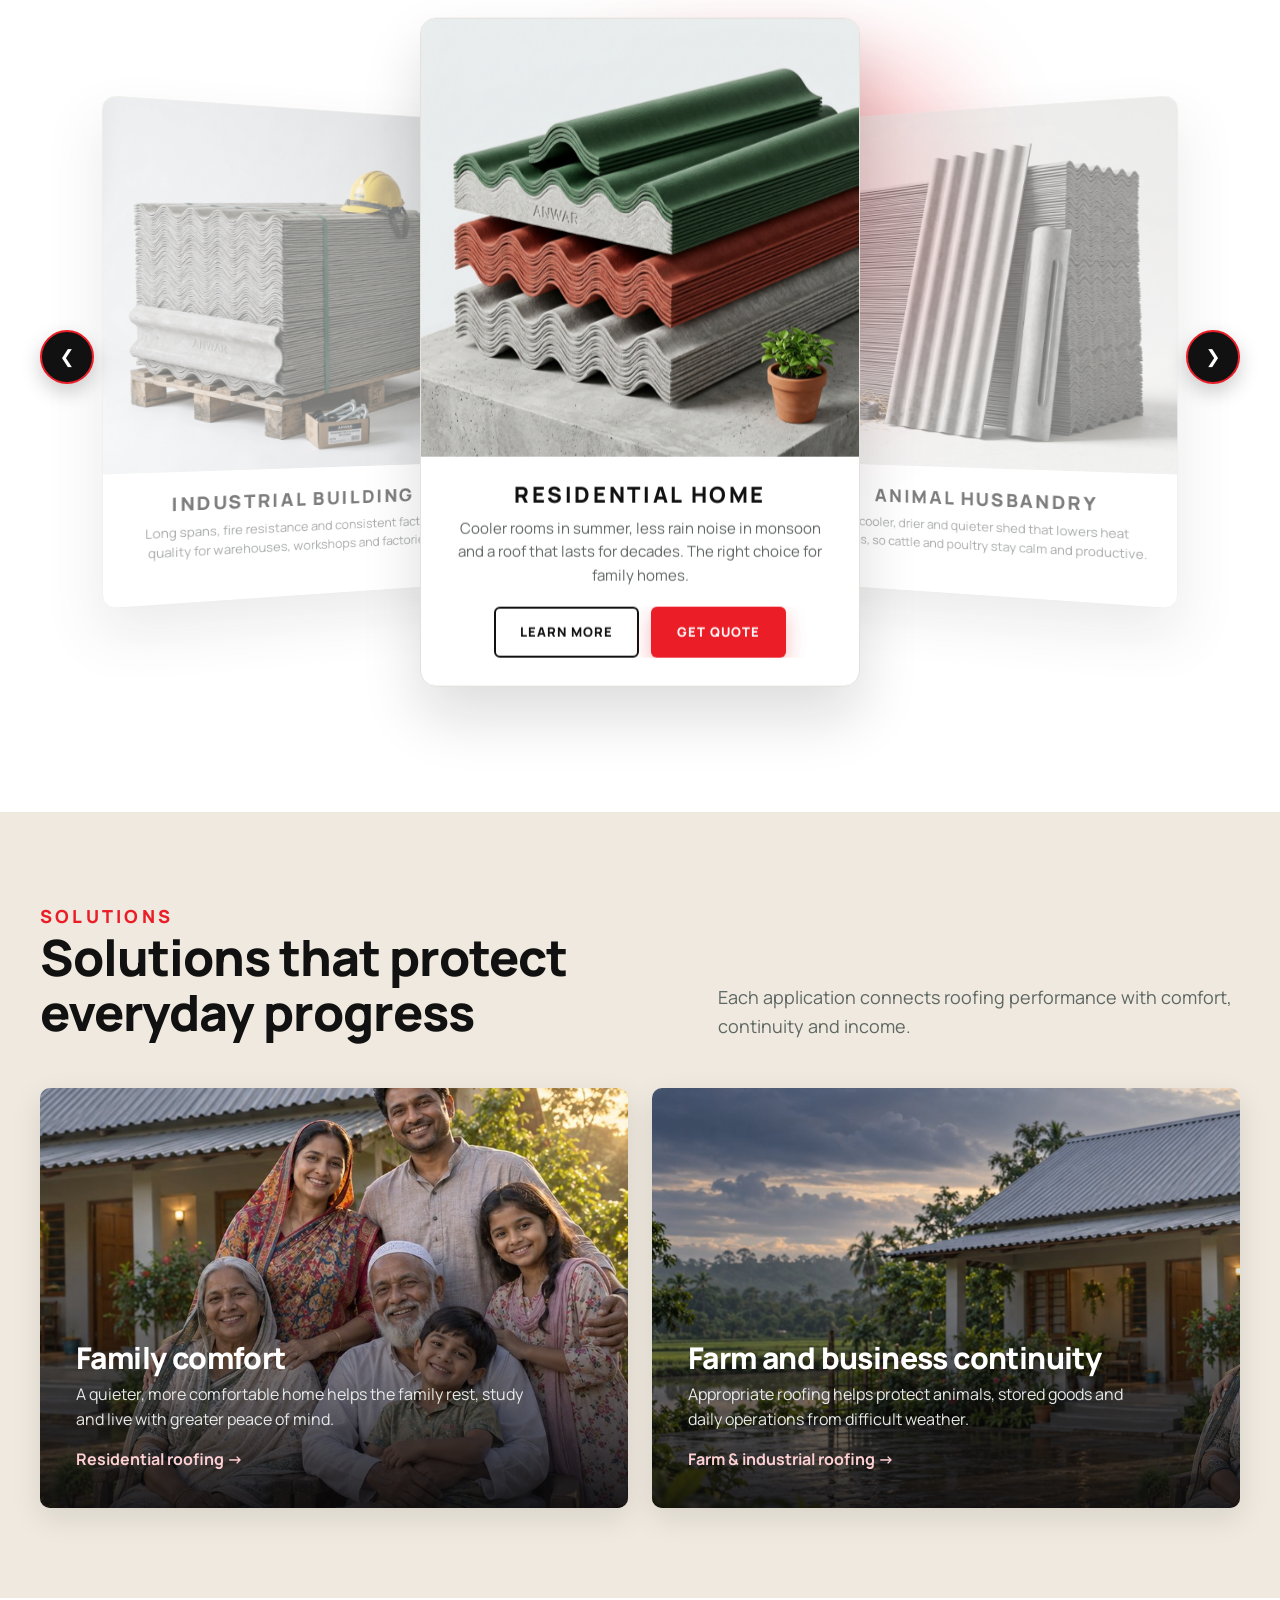
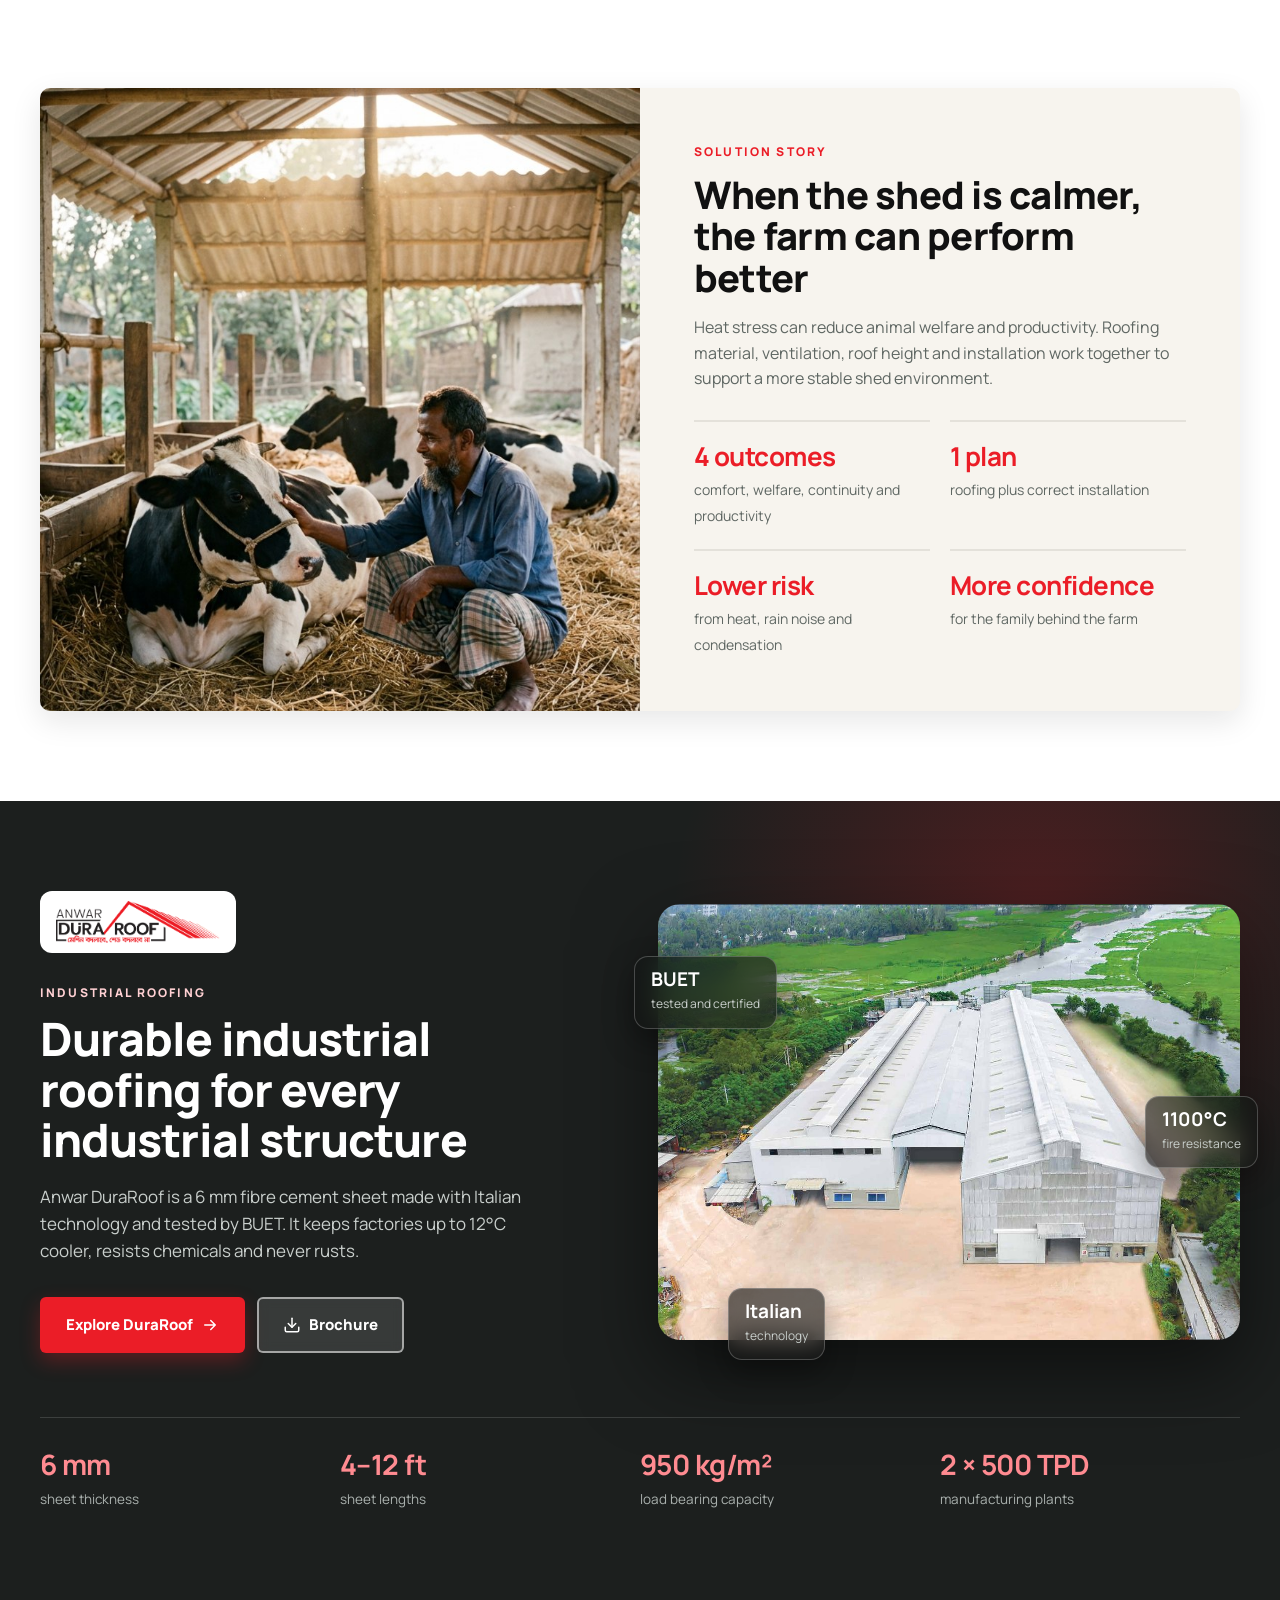
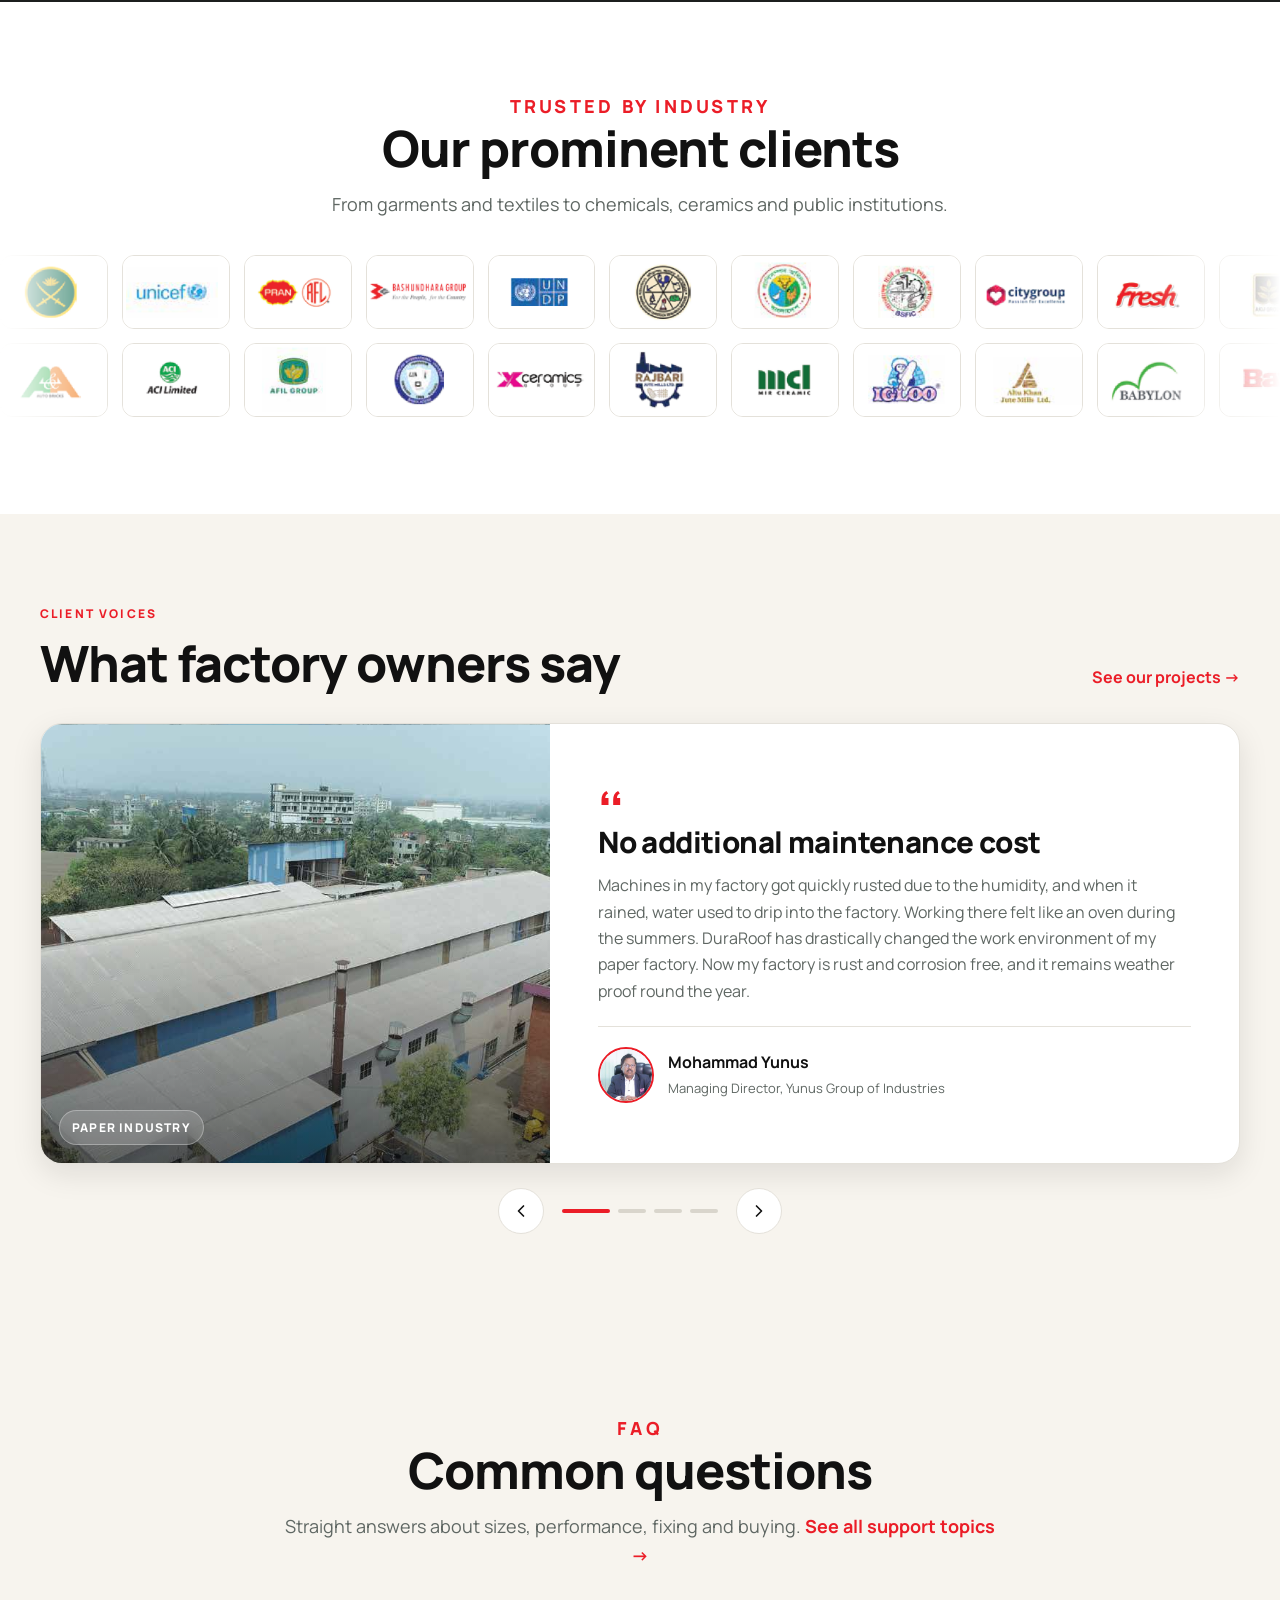
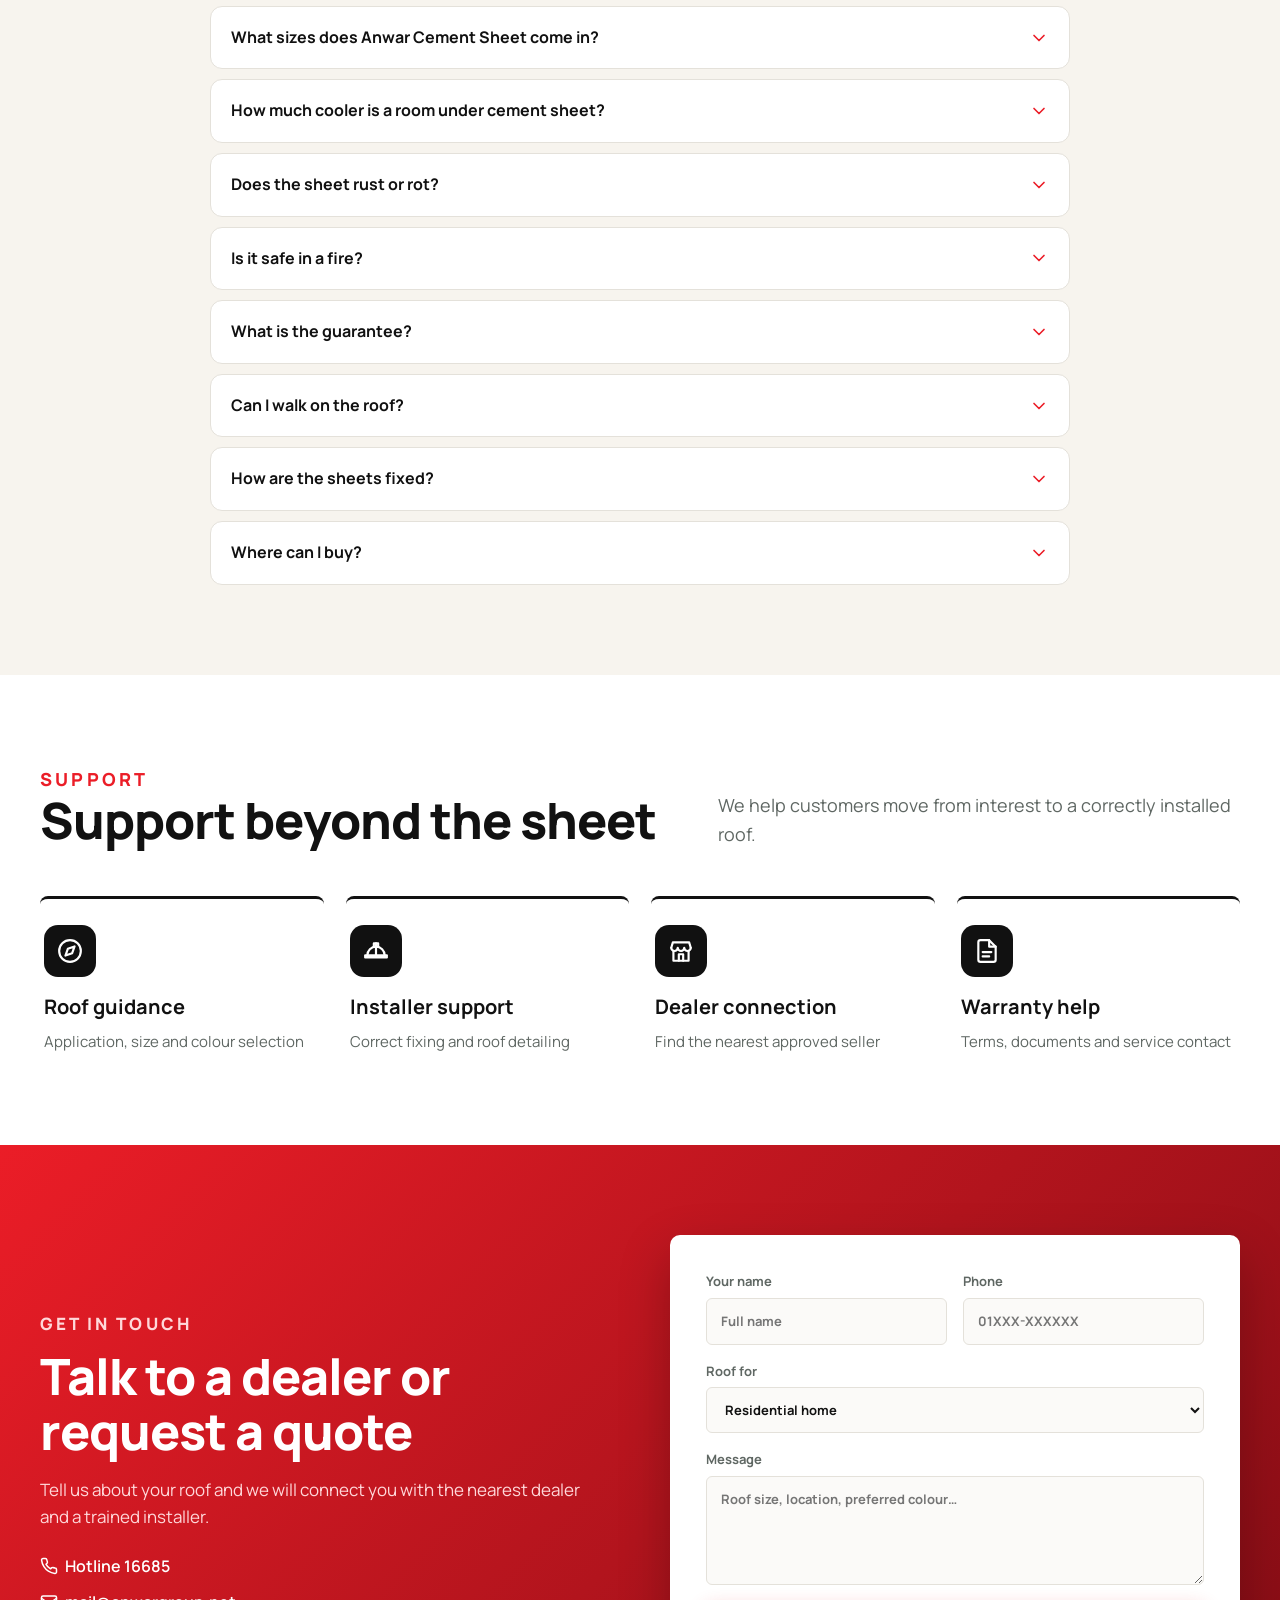
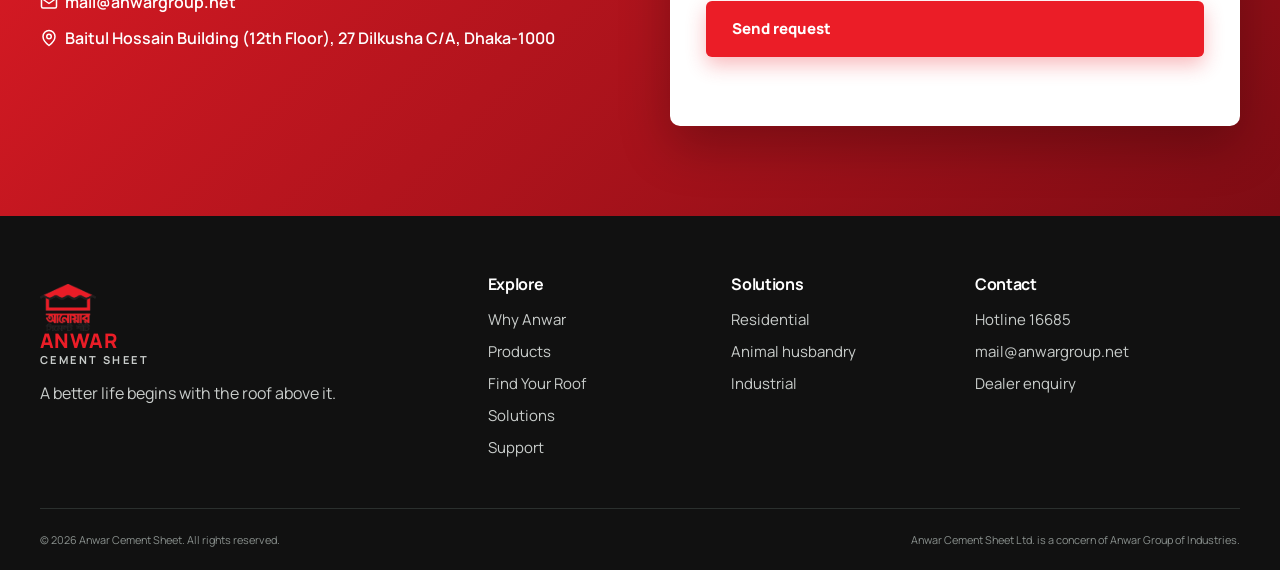
==== commit 6d088c0b: "Client logo strip: show logos in full colour Co-Authored-By: Claude Fable 5.1 <noreply@anthropic.com" ====
--- a/index.html
+++ b/index.html
@@ -24,7 +24,7 @@
   <link rel="preconnect" href="https://fonts.googleapis.com">
   <link rel="preconnect" href="https://fonts.gstatic.com" crossorigin>
   <link href="https://fonts.googleapis.com/css2?family=Manrope:wght@400;500;600;700;800&family=Hind+Siliguri:wght@400;500;600;700&display=swap" rel="stylesheet">
-  <link rel="stylesheet" href="css/style.css?v=20261004e">
+  <link rel="stylesheet" href="css/style.css?v=20261004f">
   <script>document.documentElement.classList.add('is-loading')</script>
 </head>
 <body>
@@ -422,8 +422,8 @@
   </a>
   <button type="button" class="to-top" id="toTop" aria-label="Back to top">↑</button>
 
-  <script src="js/preloader.js?v=20261004e"></script>
-  <script src="js/main.js?v=20261004e"></script>
-  <script src="js/modals.js?v=20261004e"></script>
+  <script src="js/preloader.js?v=20261004f"></script>
+  <script src="js/main.js?v=20261004f"></script>
+  <script src="js/modals.js?v=20261004f"></script>
 </body>
 </html>
--- a/css/style.css
+++ b/css/style.css
@@ -1023,8 +1023,8 @@
 .logo-track { display: flex; width: max-content; animation: marquee 55s linear infinite; }
 .logo-marquee.rev .logo-track { animation-direction: reverse; }
 .logo-marquee:hover .logo-track { animation-play-state: paused; }
-.logo-track img { height: 74px; width: auto; margin-right: 14px; border-radius: 12px; border: 1px solid var(--line); background: #fff; filter: grayscale(1); opacity: .7; transition: filter .3s, opacity .3s, transform .3s, box-shadow .3s; }
-.logo-track img:hover { filter: none; opacity: 1; transform: scale(1.08); box-shadow: var(--shadow); }
+.logo-track img { height: 74px; width: auto; margin-right: 14px; border-radius: 12px; border: 1px solid var(--line); background: #fff; transition: transform .3s, box-shadow .3s; }
+.logo-track img:hover { transform: scale(1.08); box-shadow: var(--shadow); }
 @keyframes marquee { to { transform: translateX(-50%); } }
 /* --- testimonial spotlight slider --- */
 .tslides { display: grid; }
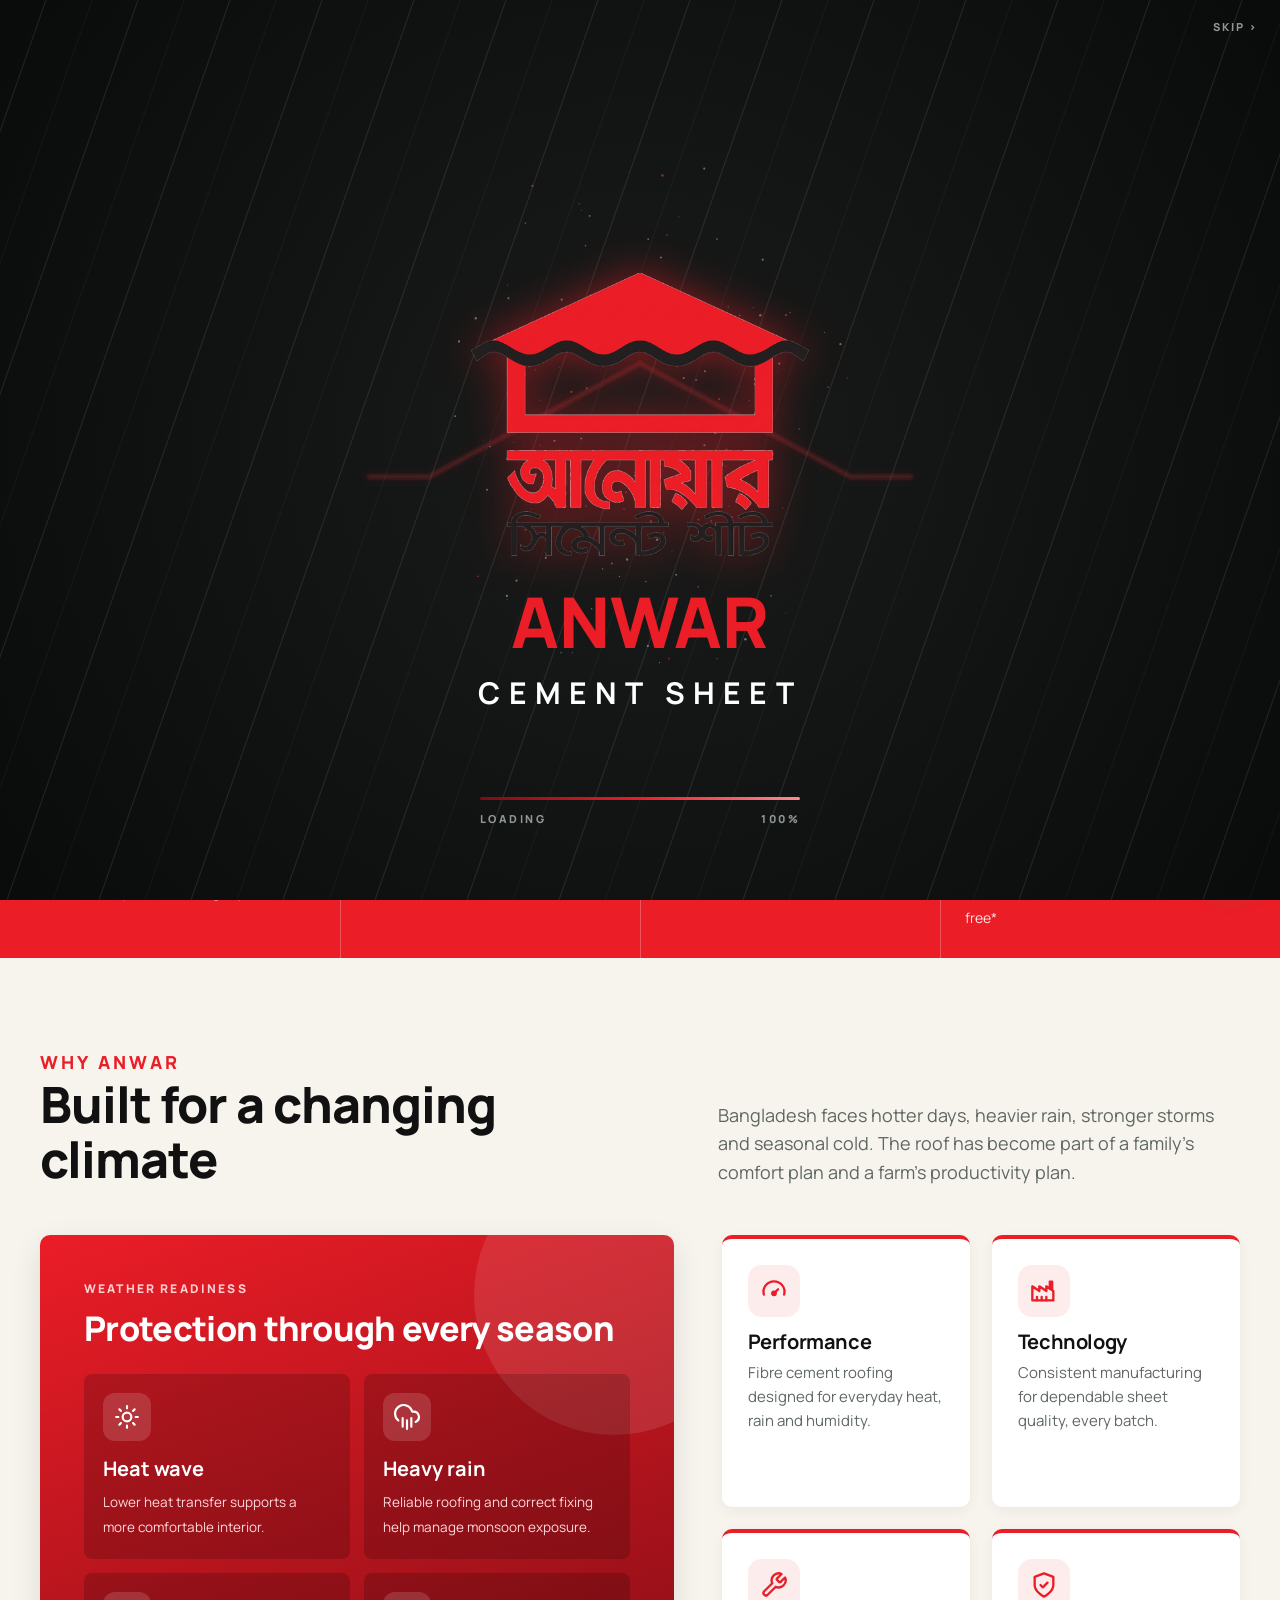
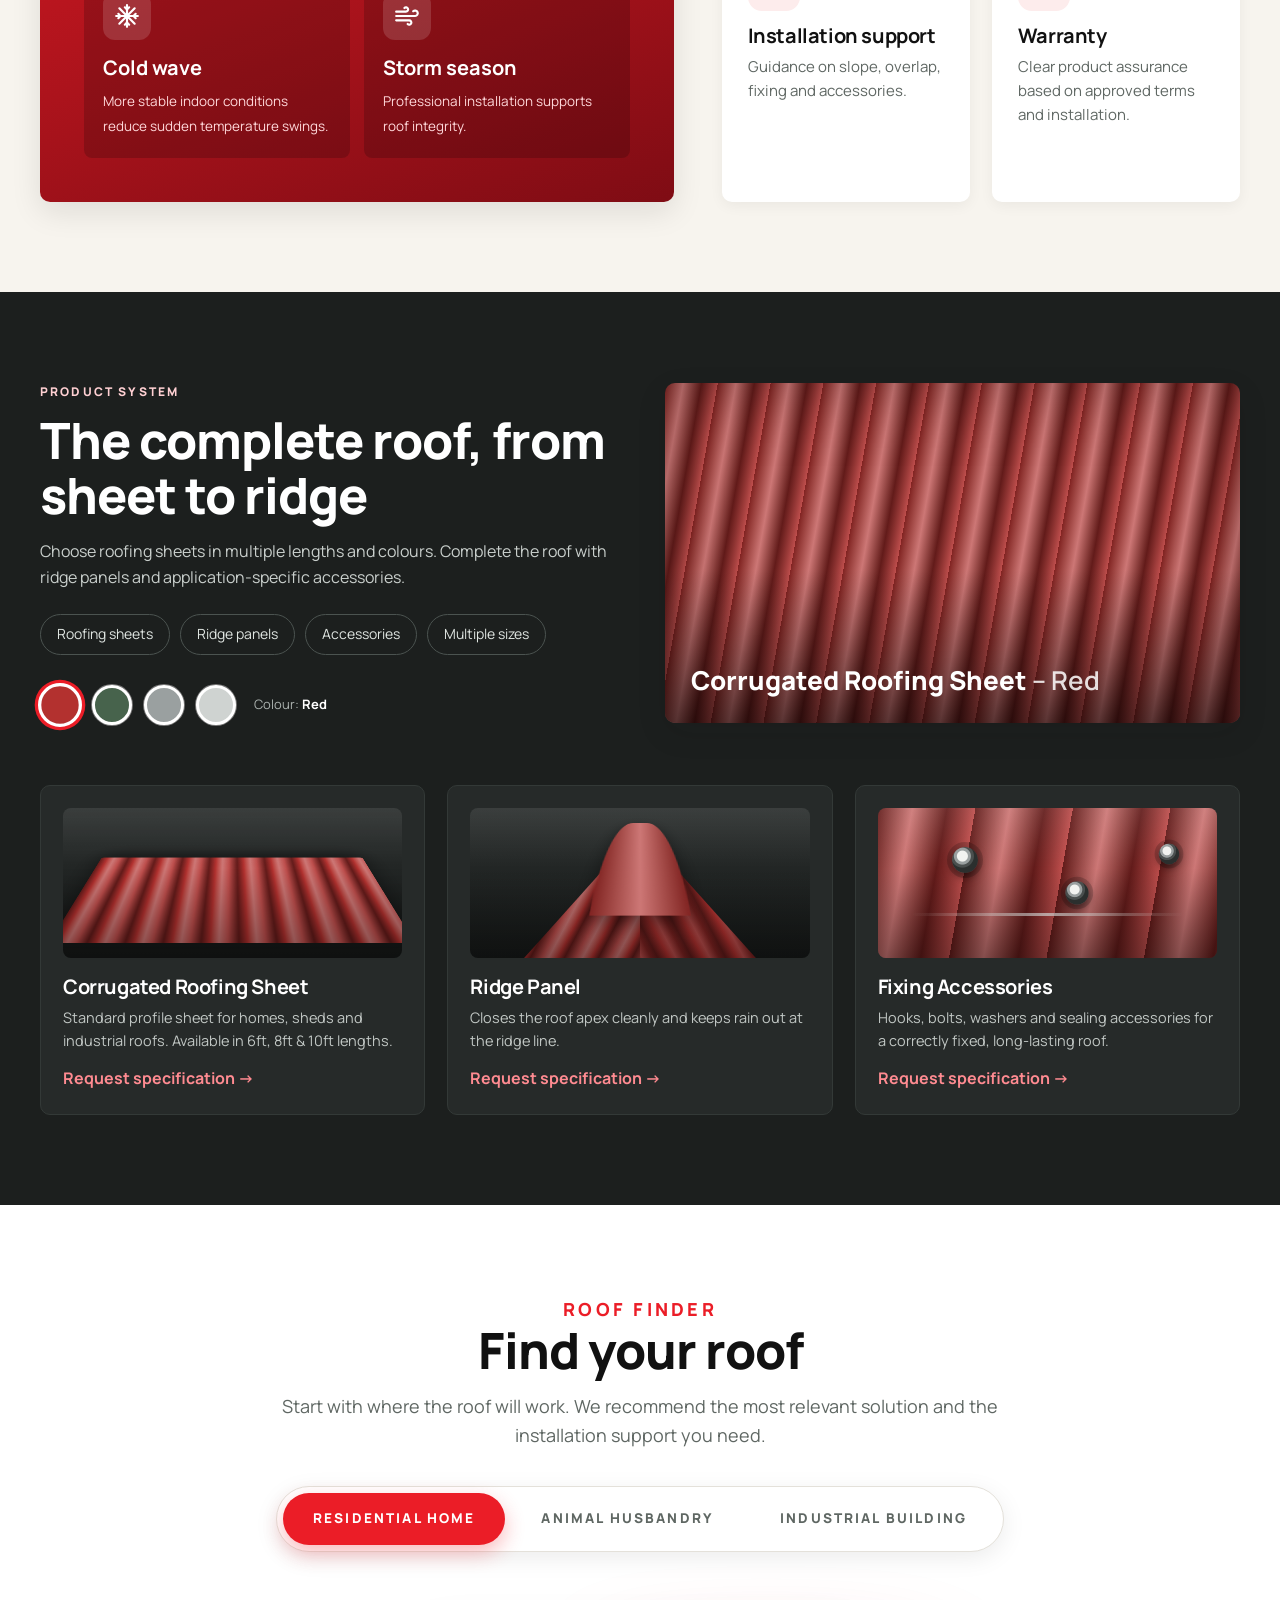
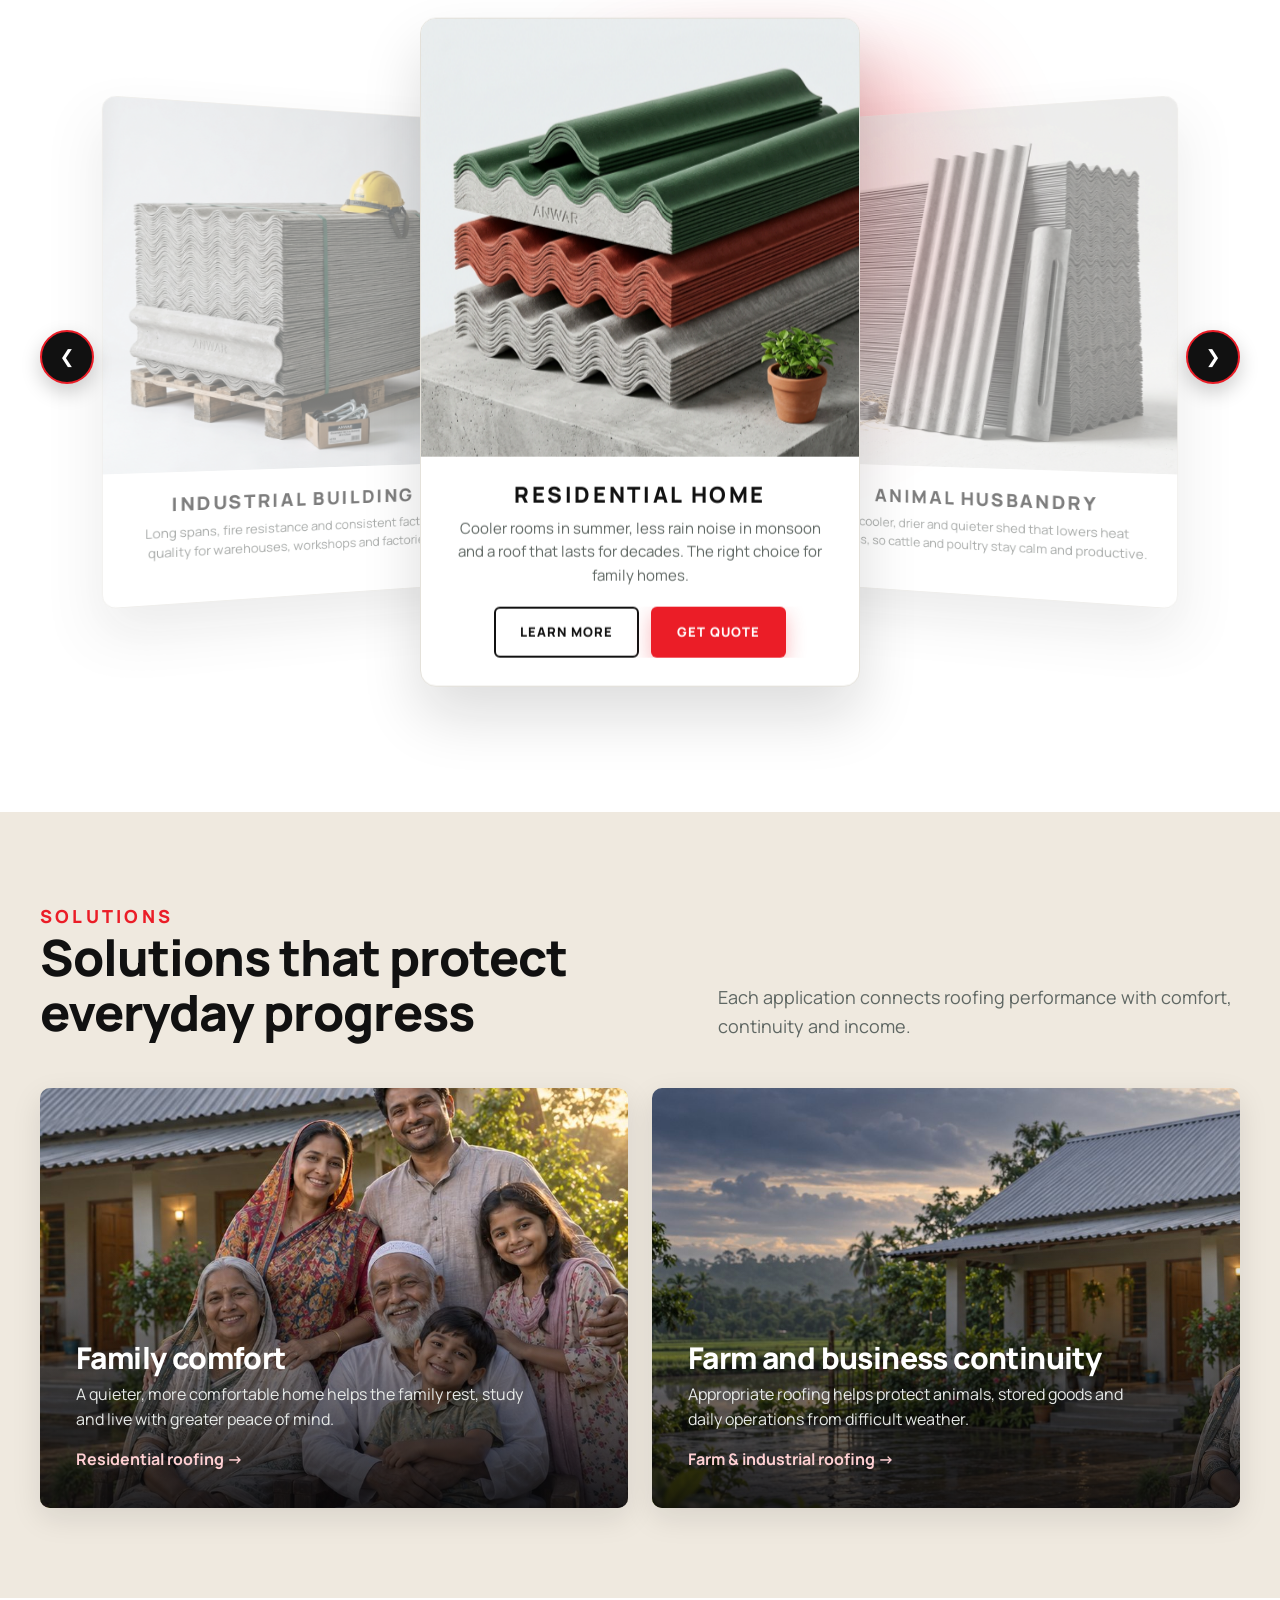
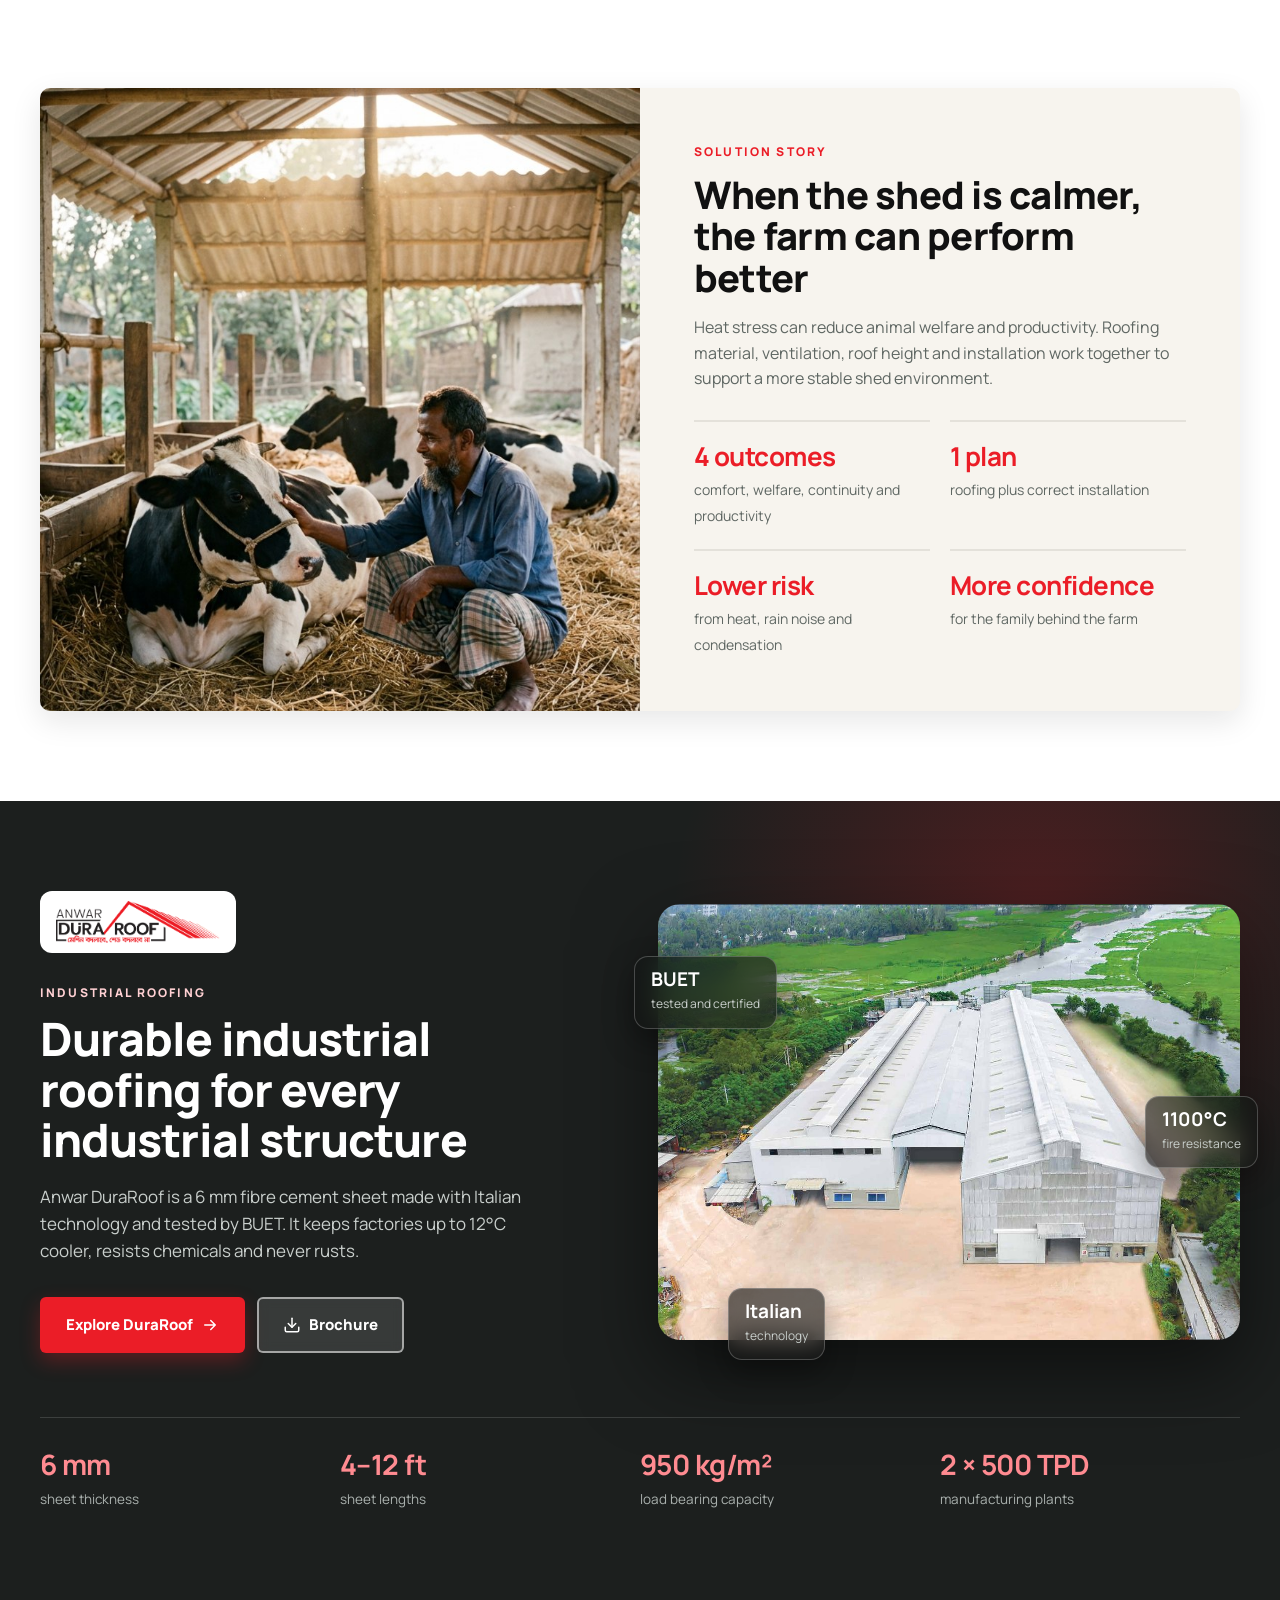
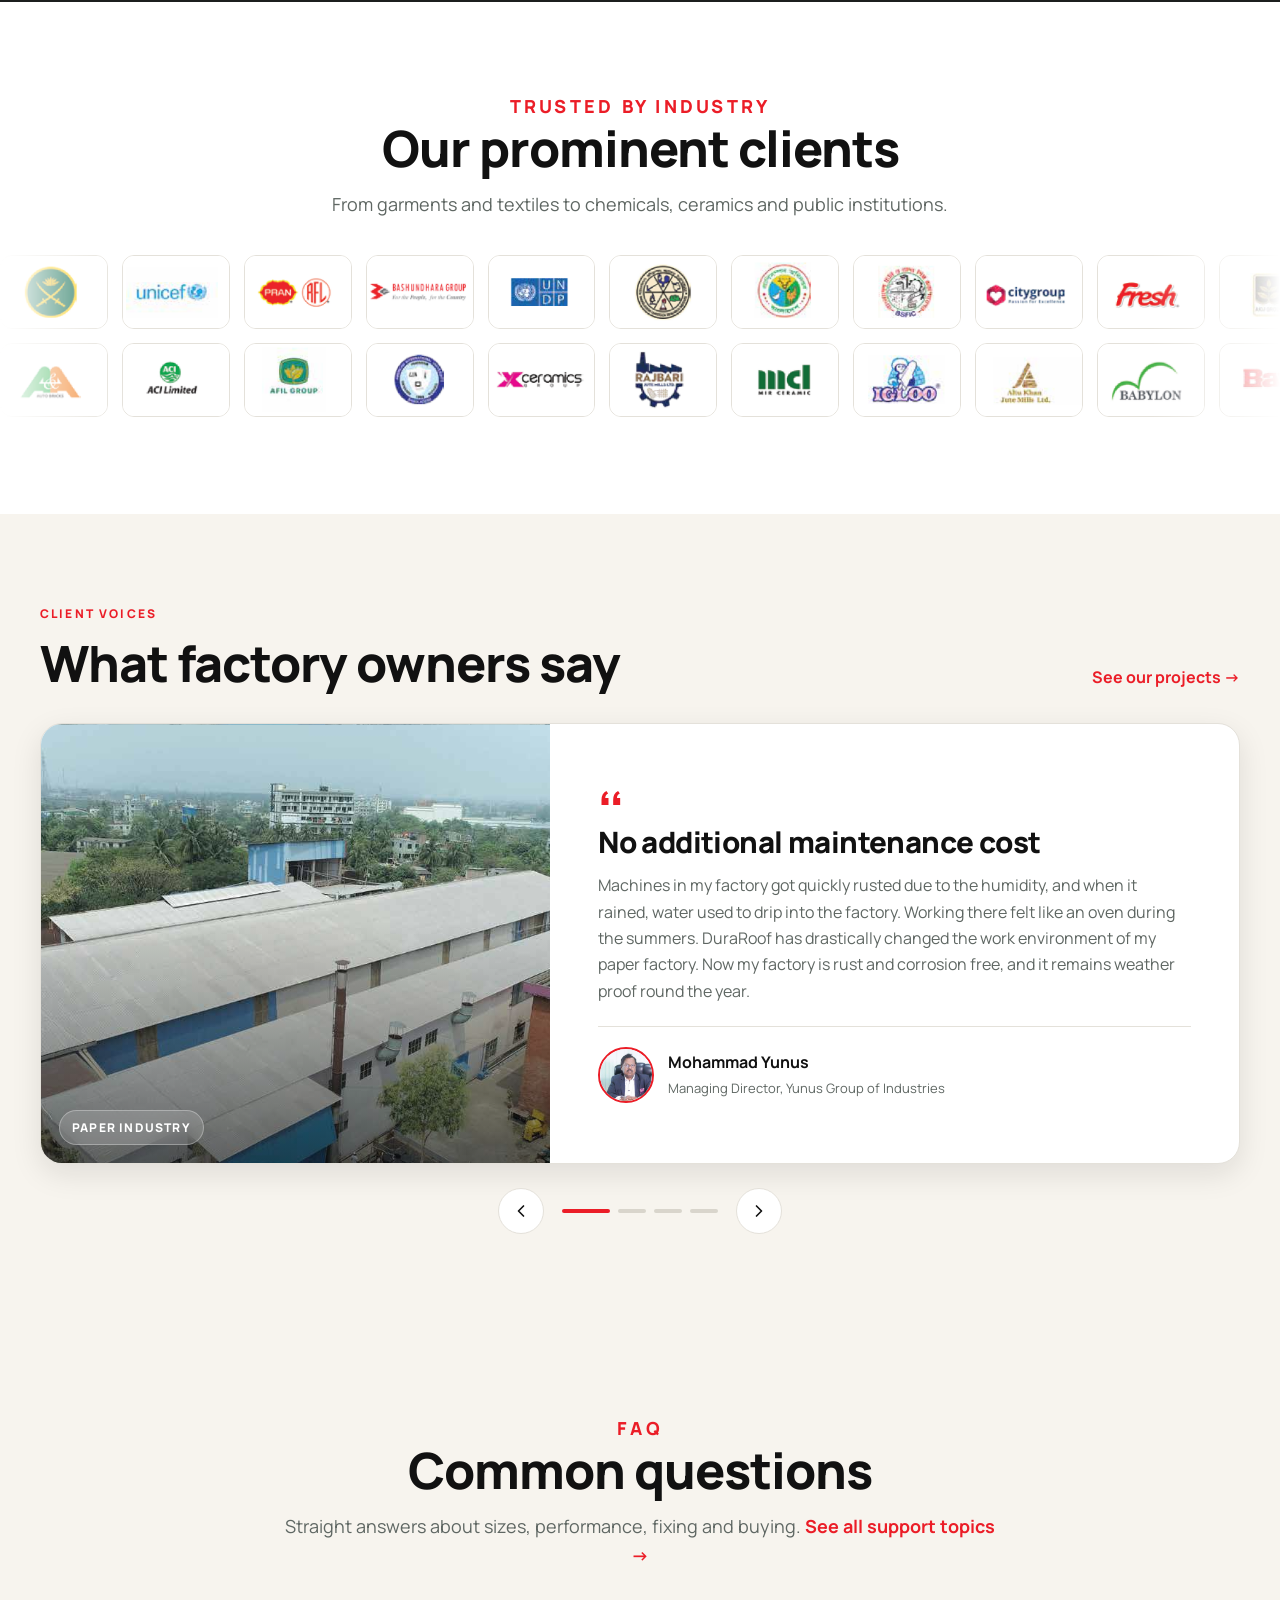
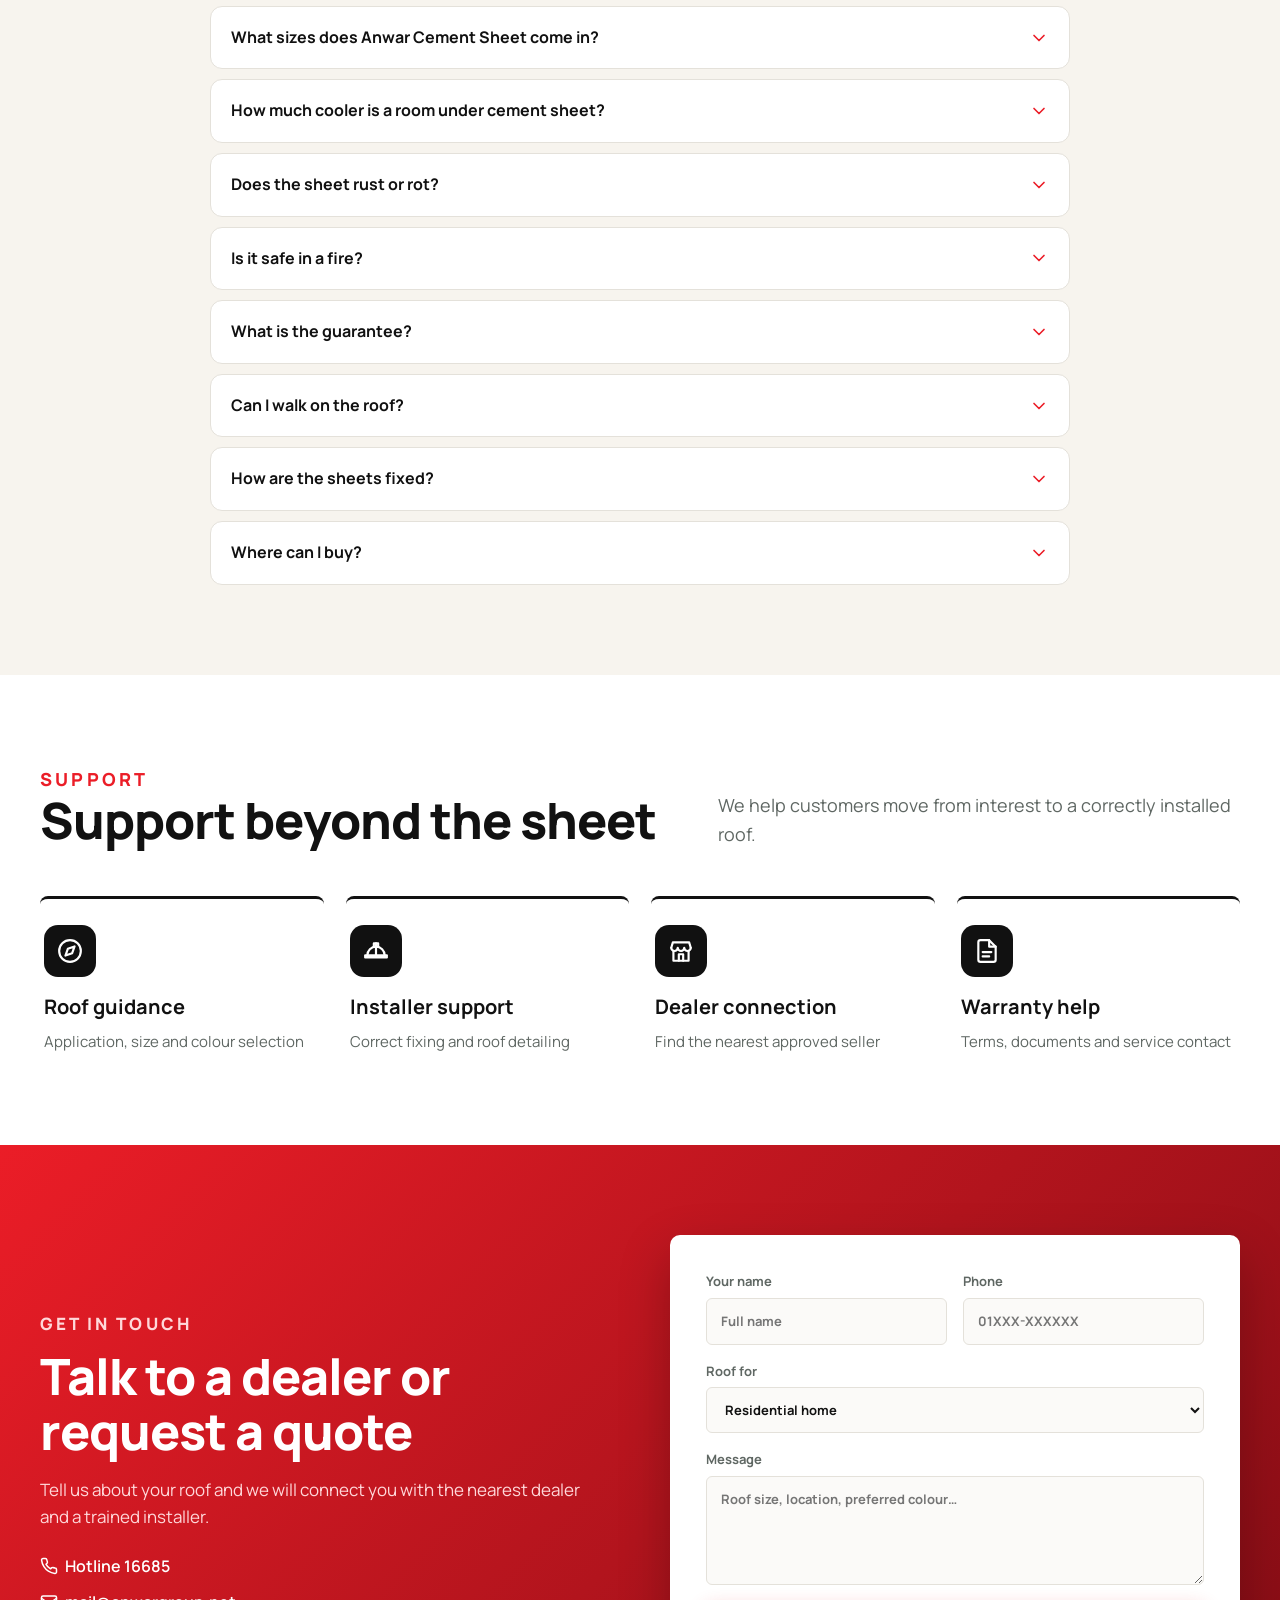
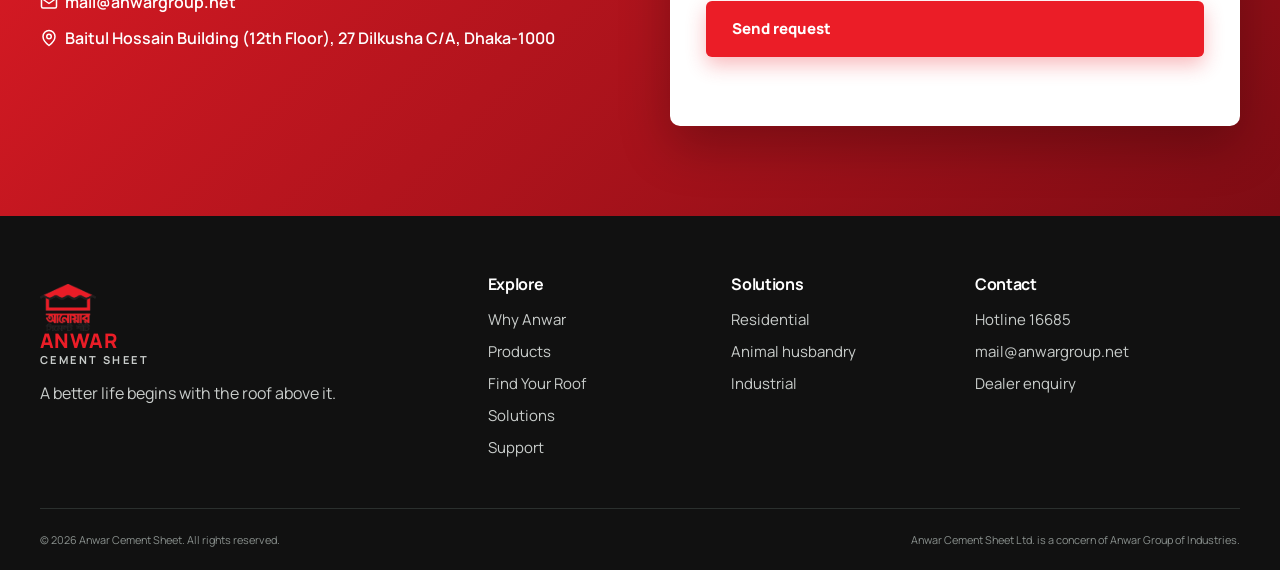
==== commit 9982ed71: "Add logo to the link-preview image (new filename to bust preview caches) Co-Authored-By: Claude Fabl" ====
--- a/index.html
+++ b/index.html
@@ -10,7 +10,7 @@
   <meta property="og:site_name" content="Anwar Cement Sheet">
   <meta property="og:title" content="Anwar Cement Sheet | A Better Life Under Every Roof">
   <meta property="og:description" content="Durable fibre cement roofing for homes, farms and industry across Bangladesh. Built for heat, rain and storm.">
-  <meta property="og:image" content="https://anwar-cement-sheet.vercel.app/assets/og-image.jpg">
+  <meta property="og:image" content="https://anwar-cement-sheet.vercel.app/assets/og-image-v2.jpg">
   <meta property="og:image:width" content="1200">
   <meta property="og:image:height" content="630">
   <meta property="og:url" content="https://anwar-cement-sheet.vercel.app/index.html">
@@ -18,7 +18,7 @@
   <meta name="twitter:card" content="summary_large_image">
   <meta name="twitter:title" content="Anwar Cement Sheet | A Better Life Under Every Roof">
   <meta name="twitter:description" content="Durable fibre cement roofing for homes, farms and industry across Bangladesh. Built for heat, rain and storm.">
-  <meta name="twitter:image" content="https://anwar-cement-sheet.vercel.app/assets/og-image.jpg">
+  <meta name="twitter:image" content="https://anwar-cement-sheet.vercel.app/assets/og-image-v2.jpg">
   <meta name="theme-color" content="#eb1d27">
   <link rel="canonical" href="https://anwar-cement-sheet.vercel.app/index.html">
   <link rel="preconnect" href="https://fonts.googleapis.com">
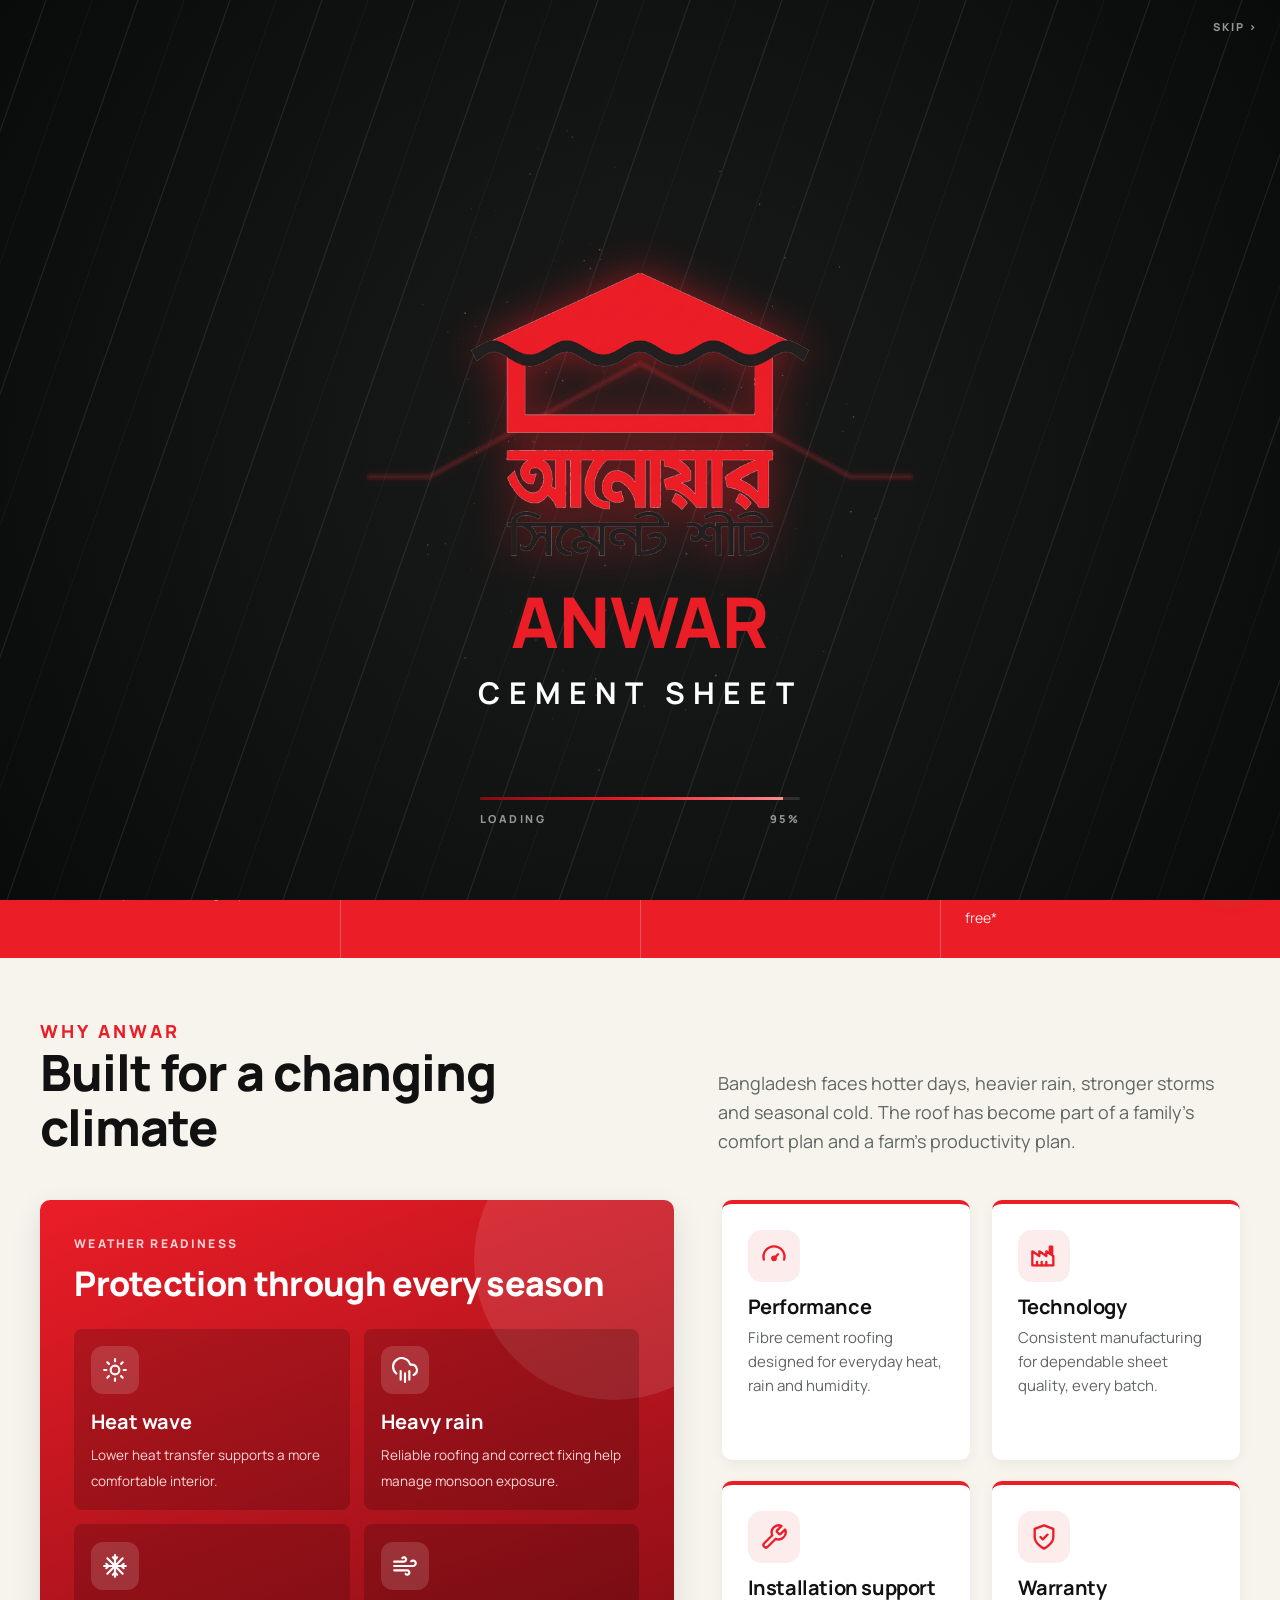
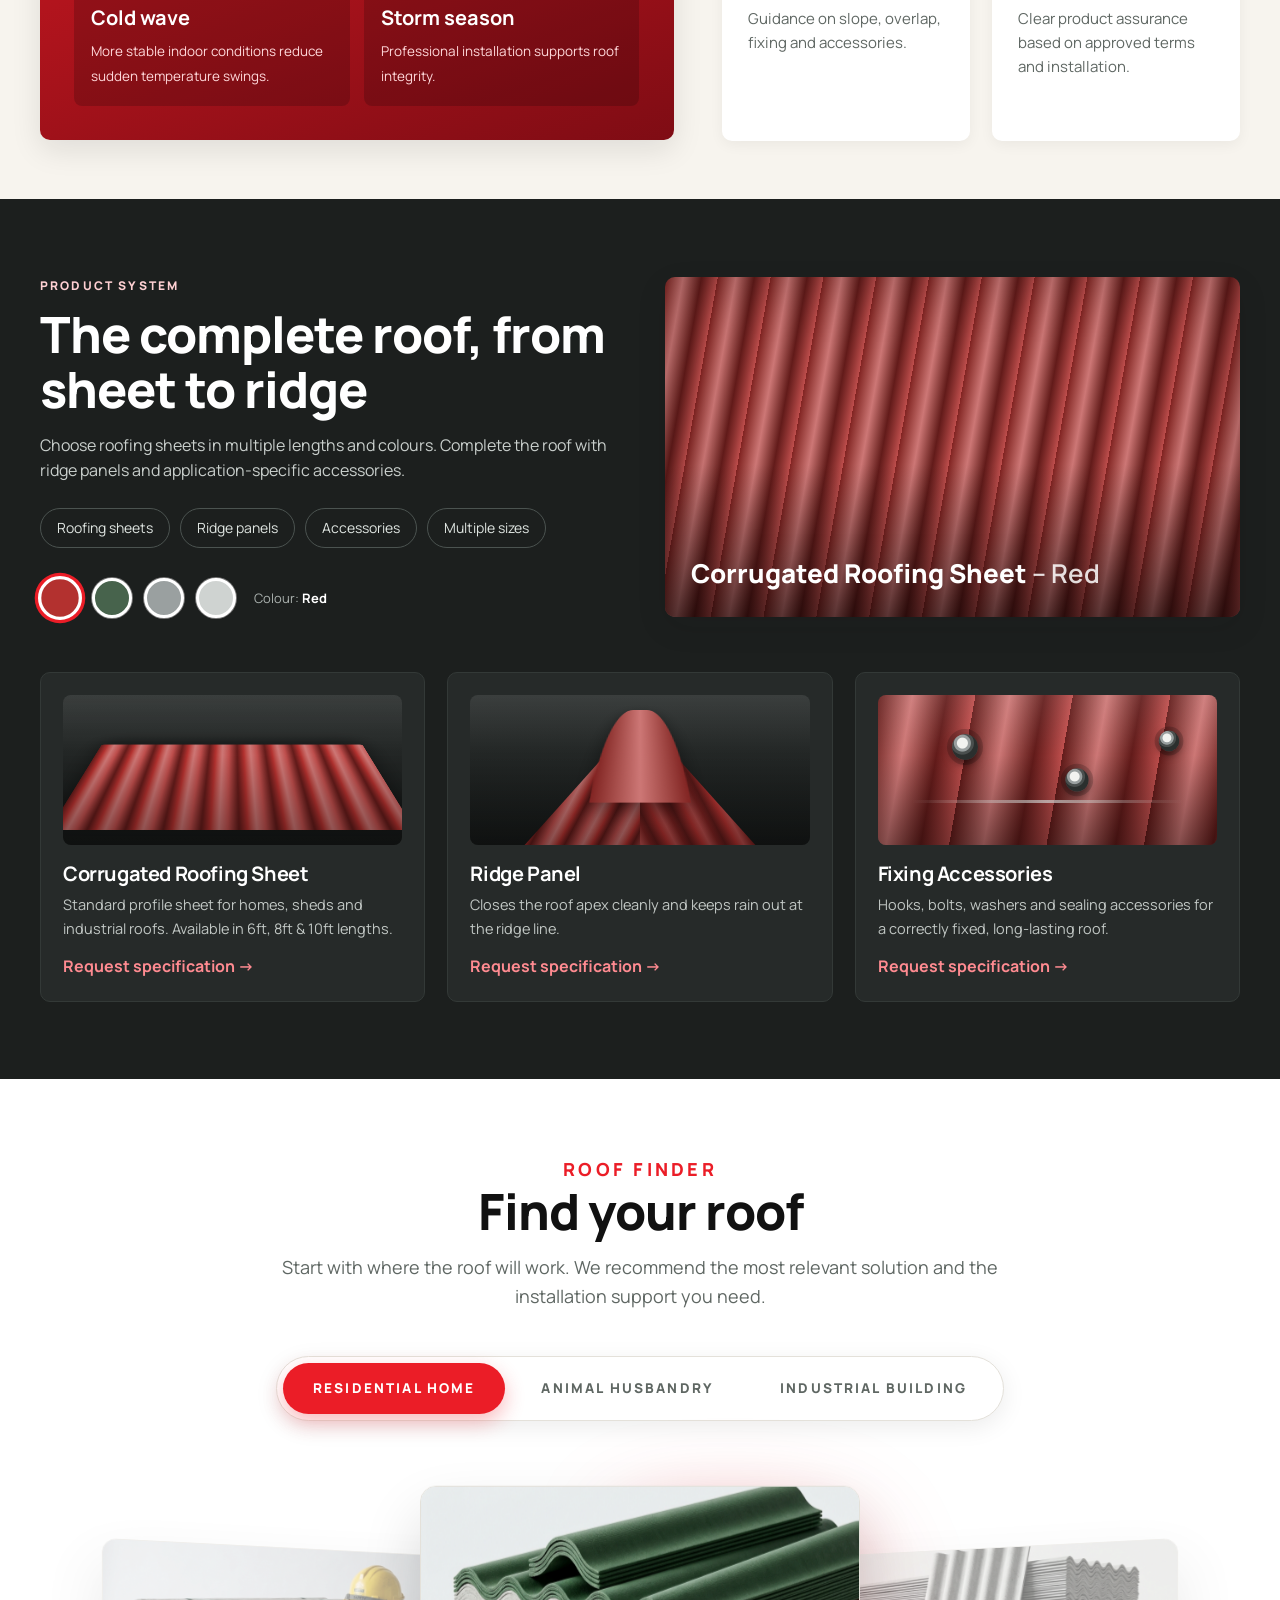
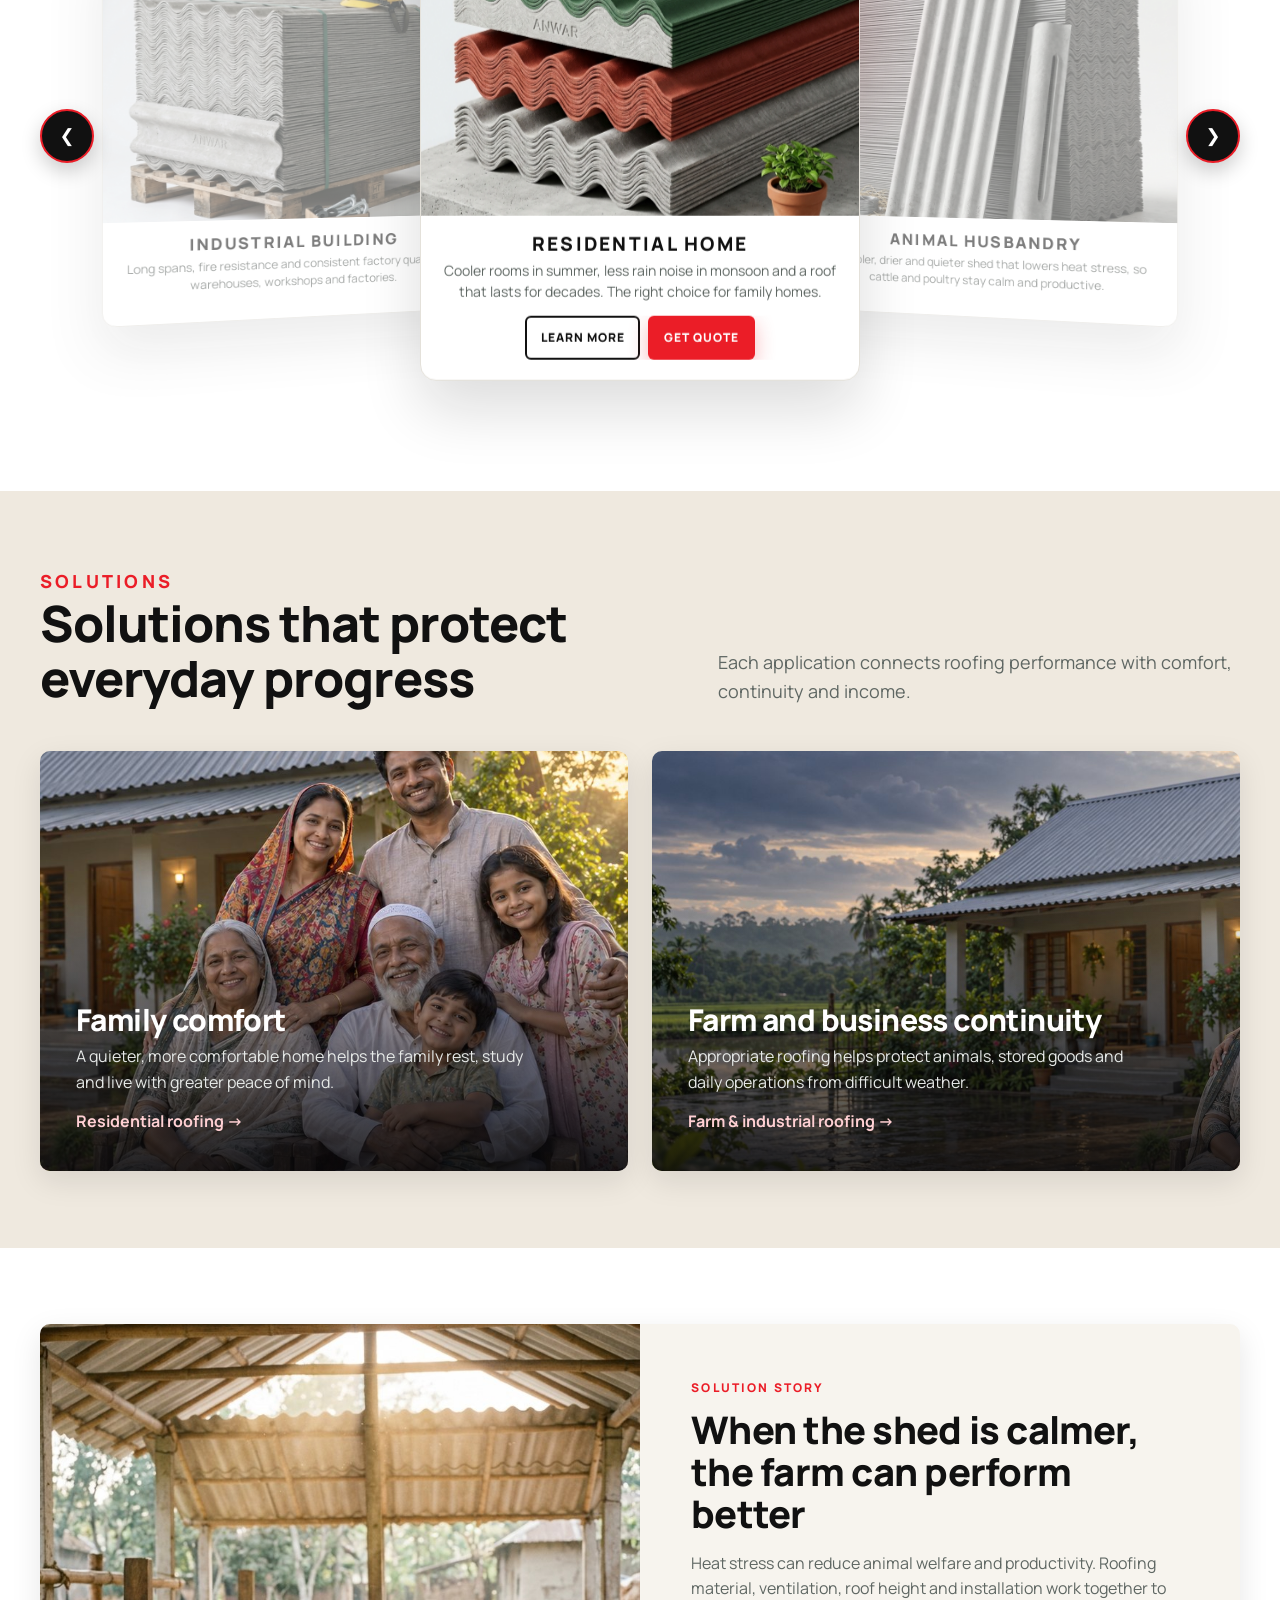
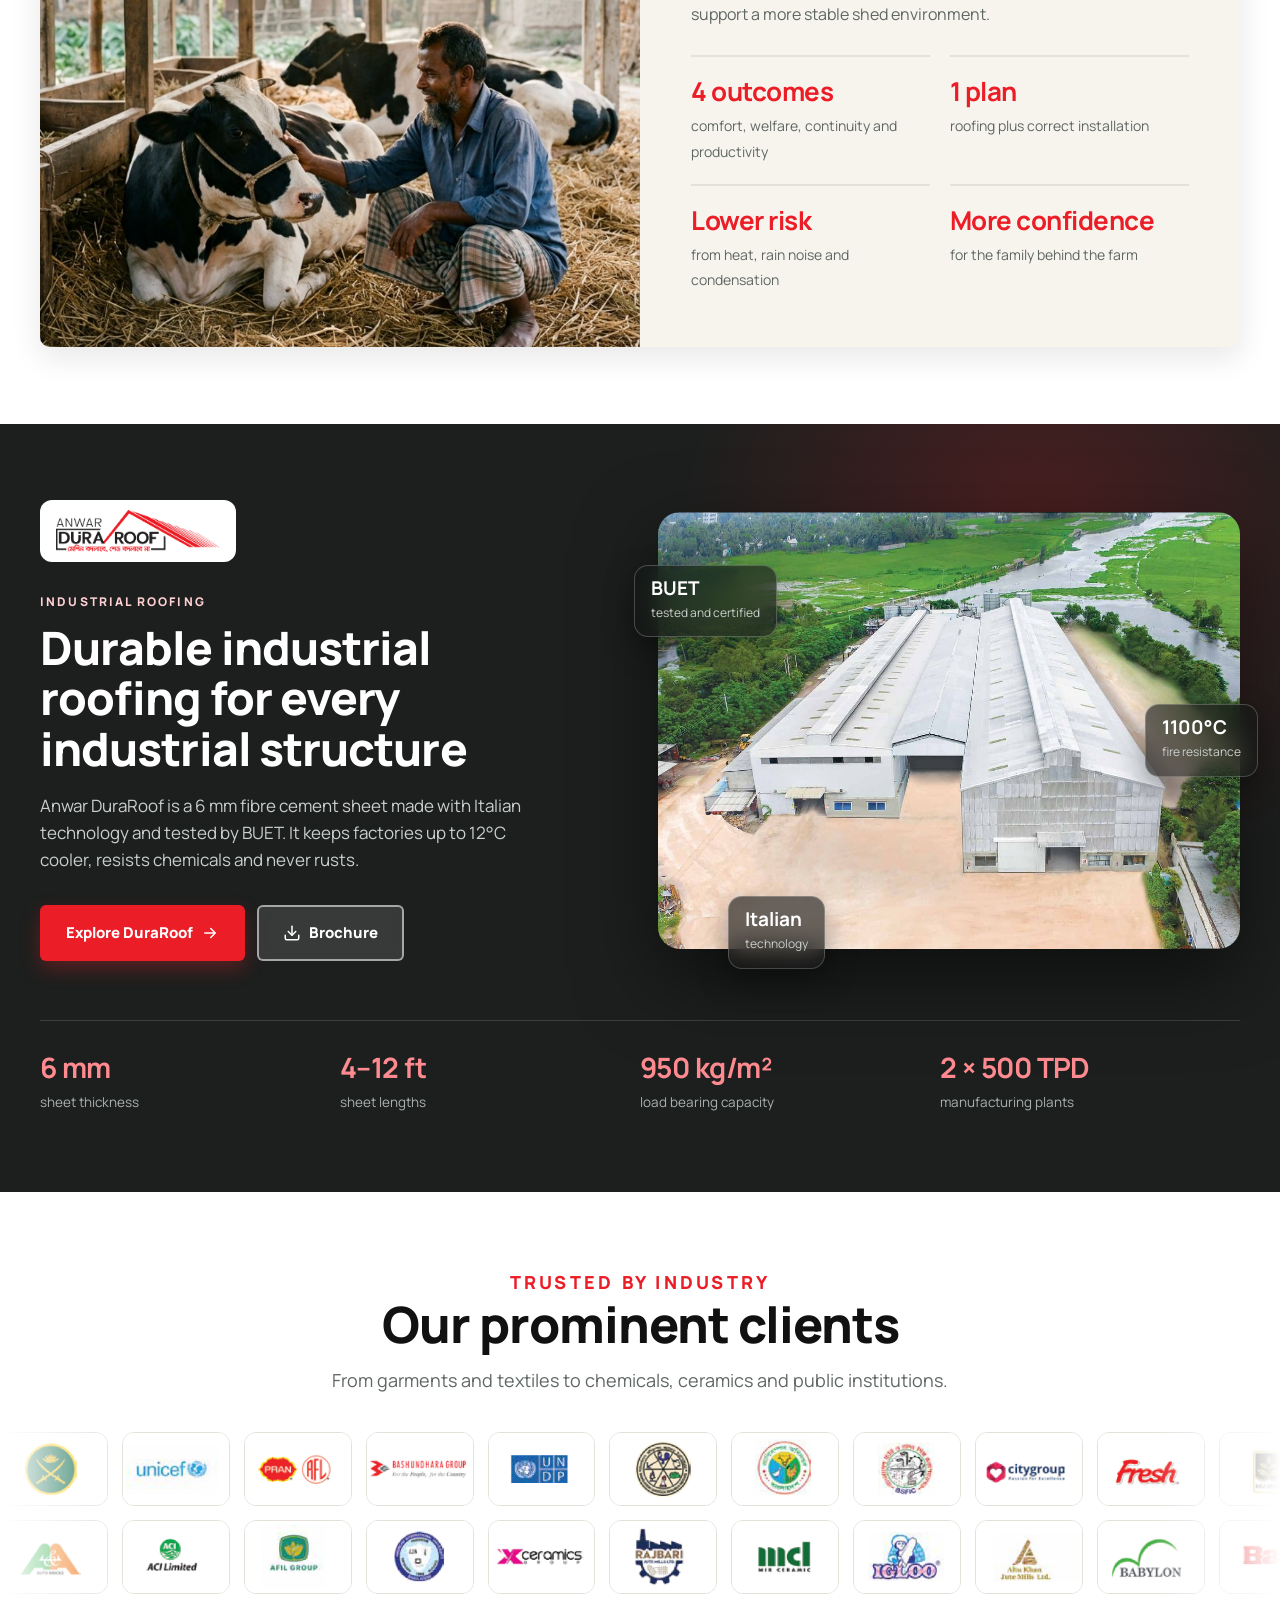
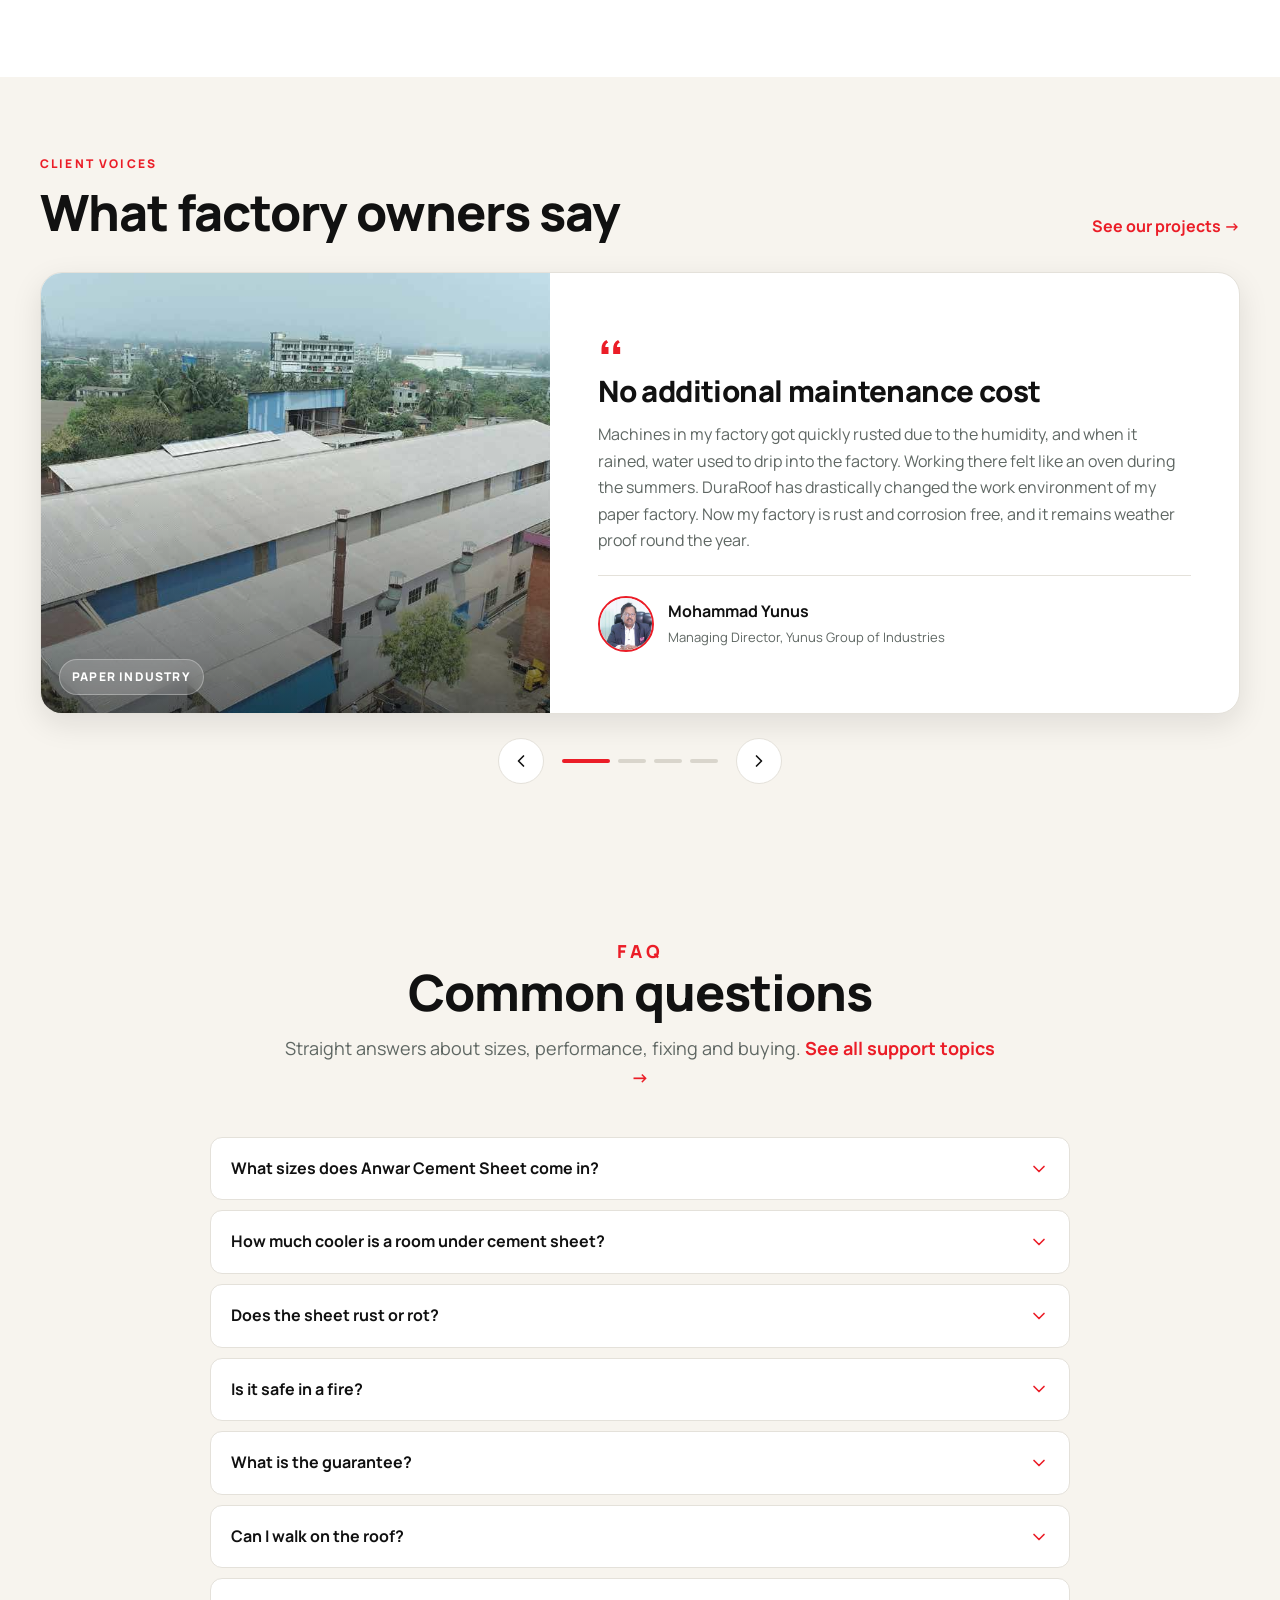
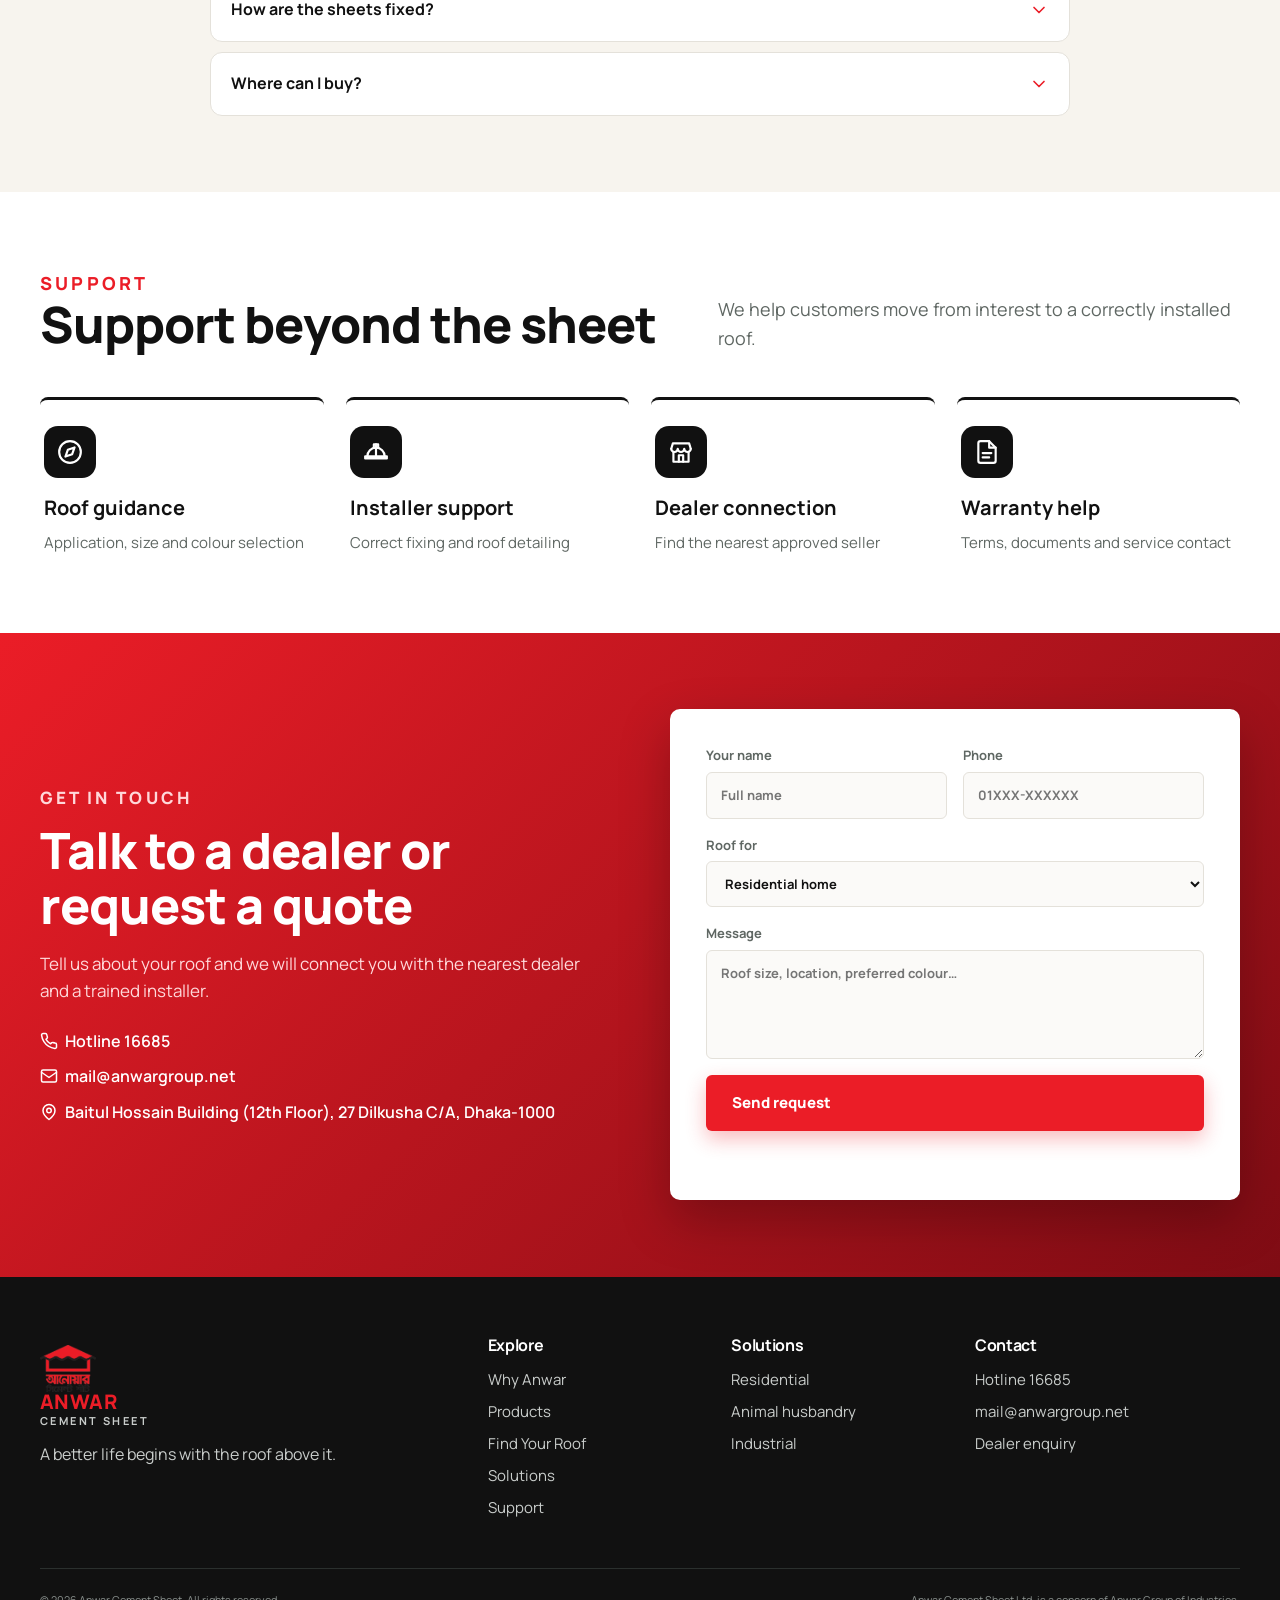
==== commit 21a98de5: "Height-aware responsive layer for short laptops, landscape phones and odd sizes - Header shrinks on " ====
--- a/index.html
+++ b/index.html
@@ -24,7 +24,7 @@
   <link rel="preconnect" href="https://fonts.googleapis.com">
   <link rel="preconnect" href="https://fonts.gstatic.com" crossorigin>
   <link href="https://fonts.googleapis.com/css2?family=Manrope:wght@400;500;600;700;800&family=Hind+Siliguri:wght@400;500;600;700&display=swap" rel="stylesheet">
-  <link rel="stylesheet" href="css/style.css?v=20261004f">
+  <link rel="stylesheet" href="css/style.css?v=20261005d">
   <script>document.documentElement.classList.add('is-loading')</script>
 </head>
 <body>
@@ -422,8 +422,8 @@
   </a>
   <button type="button" class="to-top" id="toTop" aria-label="Back to top">↑</button>
 
-  <script src="js/preloader.js?v=20261004f"></script>
-  <script src="js/main.js?v=20261004f"></script>
-  <script src="js/modals.js?v=20261004f"></script>
+  <script src="js/preloader.js?v=20261005d"></script>
+  <script src="js/main.js?v=20261005d"></script>
+  <script src="js/modals.js?v=20261005d"></script>
 </body>
 </html>
--- a/css/style.css
+++ b/css/style.css
@@ -1190,3 +1190,202 @@
 .dr-logo { mix-blend-mode: normal; }
 .two-col > div > .lede { font-size: 17px; }
 .media img { object-position: center 20%; }
+
+/* =====================================================
+   Responsive layer v2: height-aware sizing
+   Everything below adapts to viewport HEIGHT as well as width, so short
+   laptops (≈600–800px tall) and landscape phones are first-class.
+   ===================================================== */
+:root { --header-h: 115px; }
+html { scroll-padding-top: calc(var(--header-h) + 10px); }
+
+/* ---- fluid section rhythm and headings ---- */
+section { padding: clamp(44px, 8.5vh, 90px) 0; }
+h2 { font-size: clamp(30px, min(4vw, 6vh), 50px); }
+h3 { font-size: clamp(22px, min(3vw, 4.4vh), 34px); }
+.section-head { margin-bottom: clamp(22px, 5vh, 48px); }
+.section-head p { font-size: clamp(15.5px, 2.3vh, 18px); }
+.sub-h { margin-top: clamp(28px, 6vh, 56px); }
+
+/* ---- header ---- */
+.fact-card, .detail-side { top: calc(var(--header-h) + 16px); }
+.sticky-col { top: calc(var(--header-h) + 24px); }
+@media (min-width: 981px) and (max-width: 1120px) { .navlinks { gap: 18px; font-size: 13.5px; } .nav { gap: 20px; } }
+@media (max-width: 980px) {
+  .navlinks {
+    display: none; position: absolute; top: 100%; left: 0; right: 0; background: #fff; flex-direction: column; gap: 0;
+    border-bottom: 1px solid var(--line); box-shadow: var(--shadow);
+    max-height: calc(100vh - var(--header-h)); max-height: calc(100svh - var(--header-h)); overflow-y: auto;
+  }
+  .navlinks.is-open { display: flex; }
+  .navlinks li a { display: block; padding: 14px 20px; border-top: 1px solid var(--line); }
+  .nav-cta { display: none; }
+  .nav-toggle { display: flex; }
+}
+@media (max-width: 860px) { :root { --header-h: 101px; } .nav { height: 64px; } .brand img { width: 48px; } }
+@media (max-height: 820px) {
+  :root { --header-h: 93px; }
+  .topbar { font-size: 12.5px; } .topbar-inner { height: 30px; }
+  .nav { height: 62px; } .brand img { width: 46px; }
+  .brand-text strong { font-size: 18px; } .nav-cta { padding: 10px 18px; }
+}
+@media (max-height: 520px) {
+  :root { --header-h: 55px; }
+  .topbar { display: none; } .nav { height: 54px; } .brand img { width: 40px; }
+  .navlinks li a { padding: 10px 20px; }
+}
+
+/* ---- home hero: always fits under the header ---- */
+.hero { min-height: clamp(220px, calc(100vh - var(--header-h)), 720px); min-height: clamp(220px, calc(100svh - var(--header-h)), 720px); }
+.hero-copy { padding-top: clamp(22px, 9vh, 110px); padding-bottom: clamp(40px, 11vh, 120px); }
+.hero h1 { font-size: clamp(30px, min(6vw, 9.2vh), 76px); }
+.hero .lead { font-size: clamp(15px, 2.4vh, 19px); }
+.hero-tag { margin-top: clamp(10px, 2.4vh, 20px); }
+.hero .actions { margin-top: clamp(14px, 3.6vh, 32px); }
+.hero-dots { bottom: clamp(14px, 4vh, 34px); }
+.hero-arrow { width: clamp(38px, 6vh, 50px); height: clamp(38px, 6vh, 50px); }
+@media (max-height: 480px) { .hero .lead { display: none; } .hero .eyebrow { margin-bottom: 6px; } .hero .btn { padding: 10px 18px; font-size: 14px; } }
+
+/* ---- inner page heroes ---- */
+.detail-hero { min-height: clamp(260px, 62vh, 520px); }
+.page-hero { min-height: clamp(240px, 56vh, 460px); }
+.detail-hero-copy, .page-hero .detail-hero-copy { padding-top: clamp(36px, 13vh, 130px); padding-bottom: clamp(28px, 7vh, 64px); }
+.detail-hero h1 { font-size: clamp(28px, min(5vw, 8vh), 60px); }
+.detail-hero .lead { font-size: clamp(15px, 2.3vh, 18px); }
+
+/* ---- trust strip ---- */
+.trust-grid > div { padding-top: clamp(16px, 3.4vh, 28px); padding-bottom: clamp(16px, 3.4vh, 28px); }
+.trust-grid strong { font-size: clamp(28px, 4.6vh, 38px); }
+
+/* ---- Why Anwar grid ---- */
+.climate-card { padding: clamp(20px, 3.8vh, 44px); }
+.climate-card h3 { margin-bottom: clamp(14px, 3vh, 26px); }
+.weather { gap: clamp(8px, 1.6vh, 14px); }
+.weather > div { padding: clamp(11px, 1.8vh, 18px); }
+.weather .wx { width: clamp(38px, 5.6vh, 48px); height: clamp(38px, 5.6vh, 48px); margin-bottom: clamp(6px, 1.4vh, 12px); }
+.weather strong { font-size: clamp(17px, 2.5vh, 20px); }
+.benefits { gap: clamp(12px, 2.4vh, 22px); }
+.why .benefit, .benefit { padding: clamp(16px, 3.1vh, 26px); }
+.benefit-icon { width: clamp(42px, 6.2vh, 52px); height: clamp(42px, 6.2vh, 52px); margin-bottom: clamp(8px, 1.7vh, 14px); }
+@media (max-width: 1024px) { .why-grid { grid-template-columns: 1fr; gap: 22px; } .tds-split { grid-template-columns: 1fr; } }
+
+/* ---- products band ---- */
+.roof-visual { height: clamp(200px, 40vh, 340px); }
+.product-cards { margin-top: clamp(26px, 6vh, 60px); }
+.pcard-visual { height: clamp(96px, 17vh, 150px); }
+.chips { margin: clamp(14px, 2.8vh, 24px) 0 clamp(16px, 3.4vh, 30px); }
+.pcard { padding: clamp(16px, 2.6vh, 22px); }
+
+/* ---- Find Your Roof coverflow: card sized to the visible height ---- */
+.tabs { margin-bottom: clamp(16px, 4vh, 40px); }
+.tab { padding-top: clamp(11px, 1.9vh, 15px); padding-bottom: clamp(11px, 1.9vh, 15px); }
+.cf { --cfw: min(440px, 80vw); padding: 6px 0 12px; }
+.cf-card { width: var(--cfw); margin-left: calc(var(--cfw) / -2); }
+.cf-stage { height: calc(var(--cfw) + 270px); }
+@media (max-height: 900px) and (min-width: 861px) {
+  /* landscape image + width capped so image + text + buttons fit under the header */
+  .cf { --cfw: clamp(280px, calc((100vh - var(--header-h) - 340px) / .75), 440px); --cfw: clamp(280px, calc((100svh - var(--header-h) - 340px) / .75), 440px); }
+  .cf-img { aspect-ratio: 4 / 3; }
+  .cf-body { padding: 18px 22px 20px; }
+  .cf-body h3 { font-size: 19px; margin-bottom: 6px; }
+  .cf-body p { font-size: 14px; line-height: 1.5; }
+  .cf-body .actions { margin-top: 14px; }
+  .cf-body .btn { padding: 11px 20px; }
+  .cf-stage { height: calc(var(--cfw) * .75 + 262px); }
+  .cf::before { width: 300px; height: 300px; }
+}
+@media (max-width: 860px) and (max-height: 760px) and (orientation: portrait) {
+  .cf-img { aspect-ratio: 4 / 3; } .cf-body { padding: 16px 18px 18px; }
+  .cf-body h3 { font-size: 18px; margin-bottom: 6px; } .cf-body p { font-size: 14px; line-height: 1.5; }
+  .cf-body .actions { flex-direction: row; gap: 8px; margin-top: 14px; }
+  .cf-body .btn { flex: 1; padding: 11px 6px; font-size: 11.5px; letter-spacing: .04em; }
+}
+@media (max-width: 860px) and (max-height: 600px) and (orientation: portrait) { .cf-img { aspect-ratio: 16 / 10; } }
+@media (max-height: 520px) and (orientation: landscape) {
+  /* landscape phones: horizontal card */
+  .cf { --cfw: min(620px, 86vw); }
+  .cf-card { display: grid; grid-template-columns: 40% 1fr; }
+  .cf-img { aspect-ratio: auto; min-height: 100%; }
+  .cf-body { text-align: left; padding: 16px 18px; align-self: center; }
+  .cf-body h3 { font-size: 17px; } .cf-body p { font-size: 13.5px; }
+  .cf-body .actions { flex-direction: row; justify-content: flex-start; margin-top: 12px; }
+  .cf-body .btn { padding: 9px 14px; font-size: 12px; }
+  .cf-card.is-left, .cf-card.is-right { opacity: 0; pointer-events: none; }
+  .cf::before { display: none; }
+}
+
+/* ---- DuraRoof band, testimonials, rails, bento ---- */
+.dr-band h2 { font-size: clamp(26px, min(3.6vw, 6vh), 46px); }
+.dr-visual > img { max-height: clamp(220px, 52vh, 460px); }
+.dr-facts { margin-top: clamp(26px, 6.5vh, 64px); }
+.dr-facts div { padding-top: clamp(14px, 2.8vh, 24px); }
+.dr-facts b { font-size: clamp(22px, 3.4vh, 28px); }
+.tslide-media { min-height: clamp(200px, 44vh, 360px); }
+.tslide-body { padding-top: clamp(22px, 5vh, 44px); padding-bottom: clamp(22px, 5vh, 44px); }
+.tslide-body p { font-size: clamp(14.5px, 2.1vh, 16px); }
+.rail > * { flex-basis: clamp(220px, min(26vw, calc((100vh - var(--header-h) - 240px) * .8)), 330px); }
+.b-photo { min-height: clamp(190px, 34vh, 280px); }
+.b-tall { min-height: clamp(260px, 52vh, 420px); }
+.cert-fan { max-width: min(520px, 68vh); height: auto; aspect-ratio: 13 / 10; }
+.dr-feature-body { padding-top: clamp(24px, 5vh, 40px); padding-bottom: clamp(24px, 5vh, 40px); }
+.kpi { padding-top: clamp(14px, 2.5vh, 20px); padding-bottom: clamp(14px, 2.5vh, 20px); }
+.kpi b { font-size: clamp(28px, 4.6vh, 38px); }
+.frame img { max-height: 62vh; }
+.onestop { margin-top: clamp(28px, 6vh, 56px); }
+.story-img { min-height: clamp(260px, 60vh, 480px); }
+.story-copy { padding: clamp(26px, 6vh, 54px) clamp(24px, 4vw, 54px); }
+.appcard { min-height: clamp(260px, 52vh, 420px); }
+.app3 .appcard { min-height: clamp(240px, 48vh, 380px); }
+.map { max-height: 50vh; }
+
+/* ---- modals on short screens: let the side column scroll with the content ---- */
+@media (max-height: 760px) { .pd-side, .qf-side { position: static; } .pd-main, .qf-form { padding-top: 28px; } }
+@media (max-height: 560px) { .modal-root { padding: 0; } .modal { max-height: 100vh; max-height: 100svh; border-radius: 0; width: 100%; } .qf-img { aspect-ratio: 16 / 7; } .pd-img { max-width: 240px; } }
+
+/* ---- short AND narrow-ish desktops: tighter headings ---- */
+@media (max-height: 700px) {
+  h2 { font-size: clamp(24px, min(4vw, 6vh), 50px); }
+  h3 { font-size: clamp(19px, min(3vw, 4.4vh), 34px); }
+  .eyebrow { margin-bottom: 8px; }
+  .btn { padding: 12px 20px; }
+}
+
+/* ---- preloader UI ---- */
+.pl-ui { bottom: clamp(18px, 8vh, 80px); }
+
+/* ---- very wide screens ---- */
+@media (min-width: 1800px) { .wrap { width: min(1320px, calc(100% - 40px)); } }
+
+/* ---- fixes after visual review ---- */
+.hero-slide { min-height: inherit; }                       /* photo always fills the hero */
+.why { padding-top: clamp(36px, 6.5vh, 90px); padding-bottom: clamp(36px, 6.5vh, 90px); }
+@media (max-height: 820px) and (min-width: 1025px) {
+  .weather span:not(.wx) { font-size: 12.5px; line-height: 1.45; display: block; }
+  .benefit p { font-size: 14px; } .benefit h4 { font-size: 18px; margin-bottom: 5px; }
+  .why .section-head { margin-bottom: clamp(16px, 3.4vh, 48px); }
+}
+@media (max-height: 520px) and (orientation: landscape) {
+  .tabs { flex-direction: row; border-radius: 999px; width: max-content; max-width: 100%; }
+  .tab { min-width: 0; padding: 9px 16px; font-size: 11.5px; letter-spacing: .1em; }
+  .xtab { padding: 9px 14px; }
+  .wa-widget { width: 46px; height: 46px; } .wa-widget svg { width: 24px; height: 24px; }
+  .wa-widget.is-lifted { bottom: 72px; } .to-top { width: 40px; height: 40px; }
+}
+@media (max-height: 360px) { .hero .eyebrow { display: none; } .hero-copy { padding-top: 16px; padding-bottom: 34px; } }
+@media (max-height: 900px) and (min-width: 861px) {
+  .cf-body .actions { flex-wrap: nowrap; gap: 8px; }
+  .cf-body .btn { padding: 10px 14px; font-size: 12px; white-space: nowrap; }
+  .cf-card.is-center .cf-body .actions { max-height: 60px; }
+}
+/* modal action bar stays pinned while the content scrolls */
+.modal-foot { position: sticky; bottom: 0; z-index: 4; }
+/* very short desktop/laptop screens: horizontal finder card (same as landscape phones) */
+@media (max-height: 640px) and (min-width: 861px) {
+  .cf { --cfw: min(640px, 70vw); }
+  .cf-card { display: grid; grid-template-columns: 42% 1fr; }
+  .cf-img { aspect-ratio: auto; min-height: 100%; }
+  .cf-body { text-align: left; padding: 20px 22px; align-self: center; }
+  .cf-body .actions { justify-content: flex-start; }
+  .cf-card.is-left  { transform: translateY(-50%) translateX(-62%) scale(.8) rotateY(18deg); opacity: .35; }
+  .cf-card.is-right { transform: translateY(-50%) translateX(62%) scale(.8) rotateY(-18deg); opacity: .35; }
+}
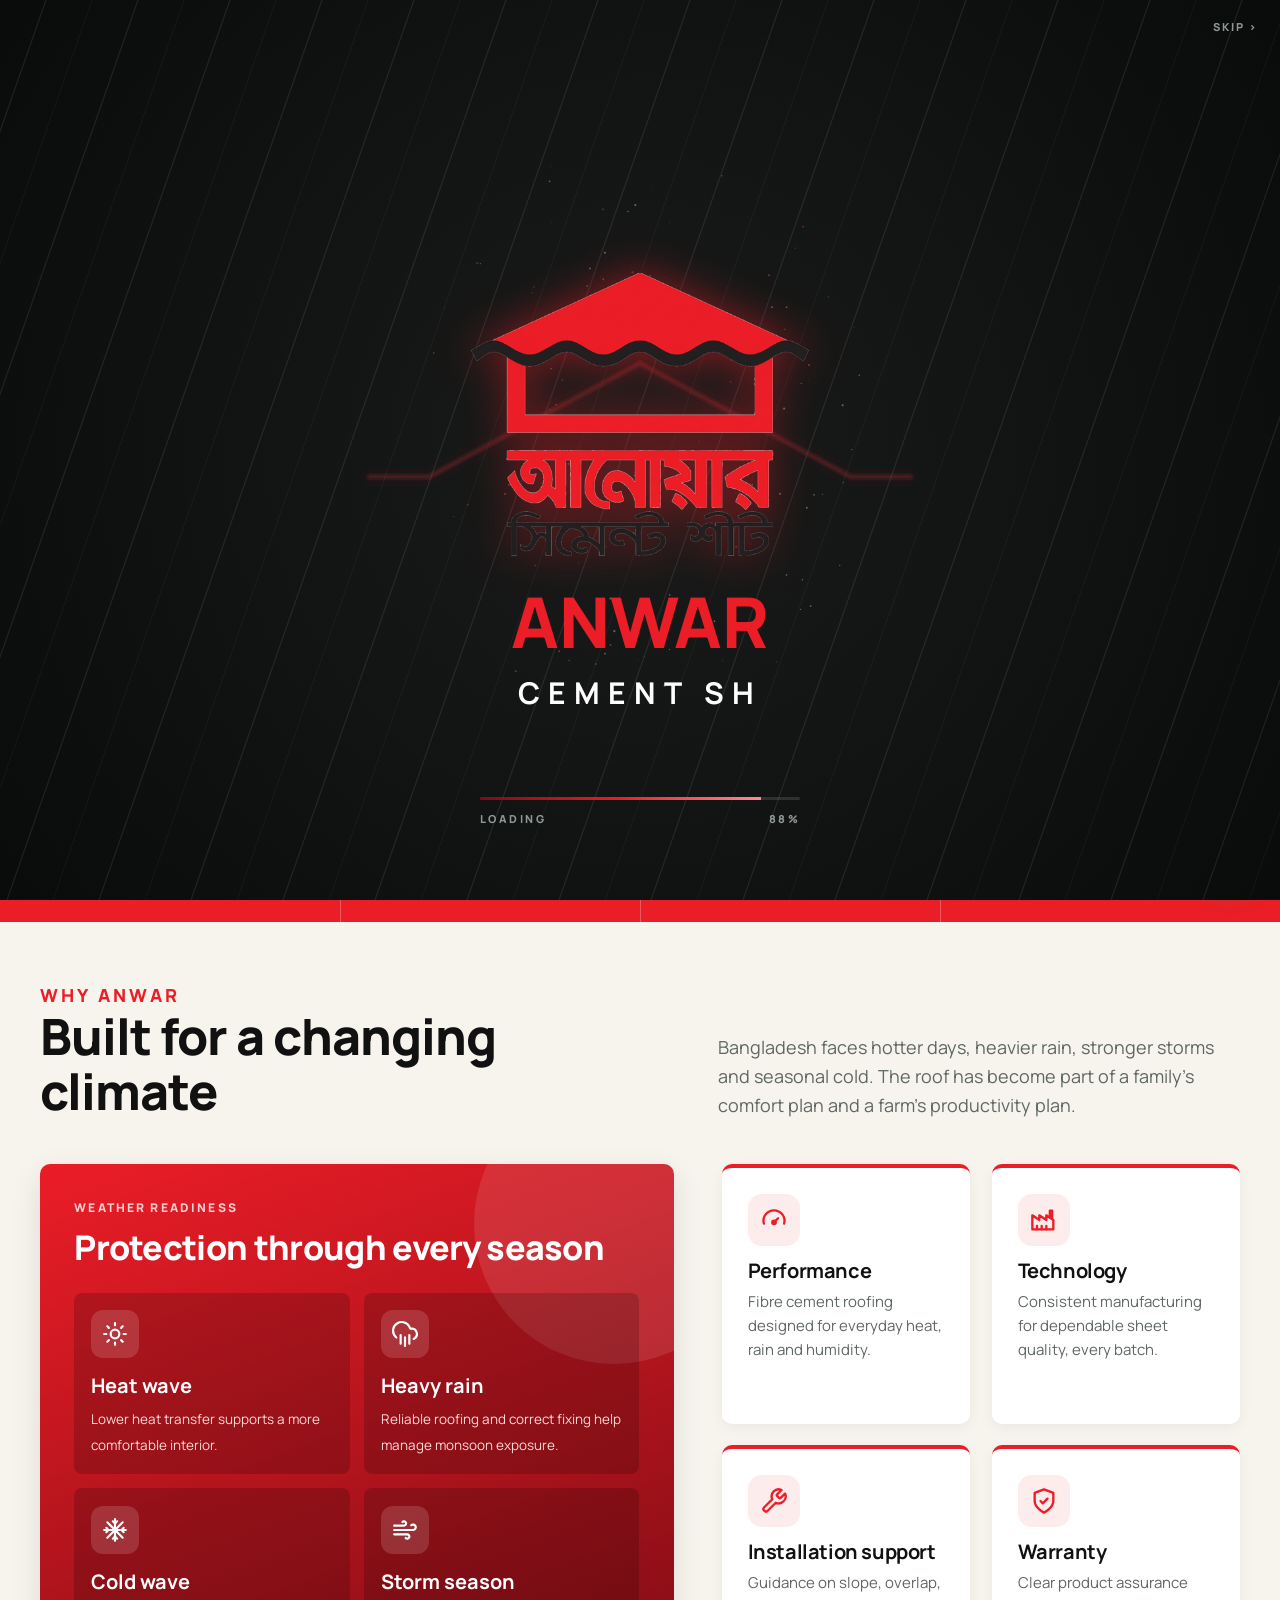
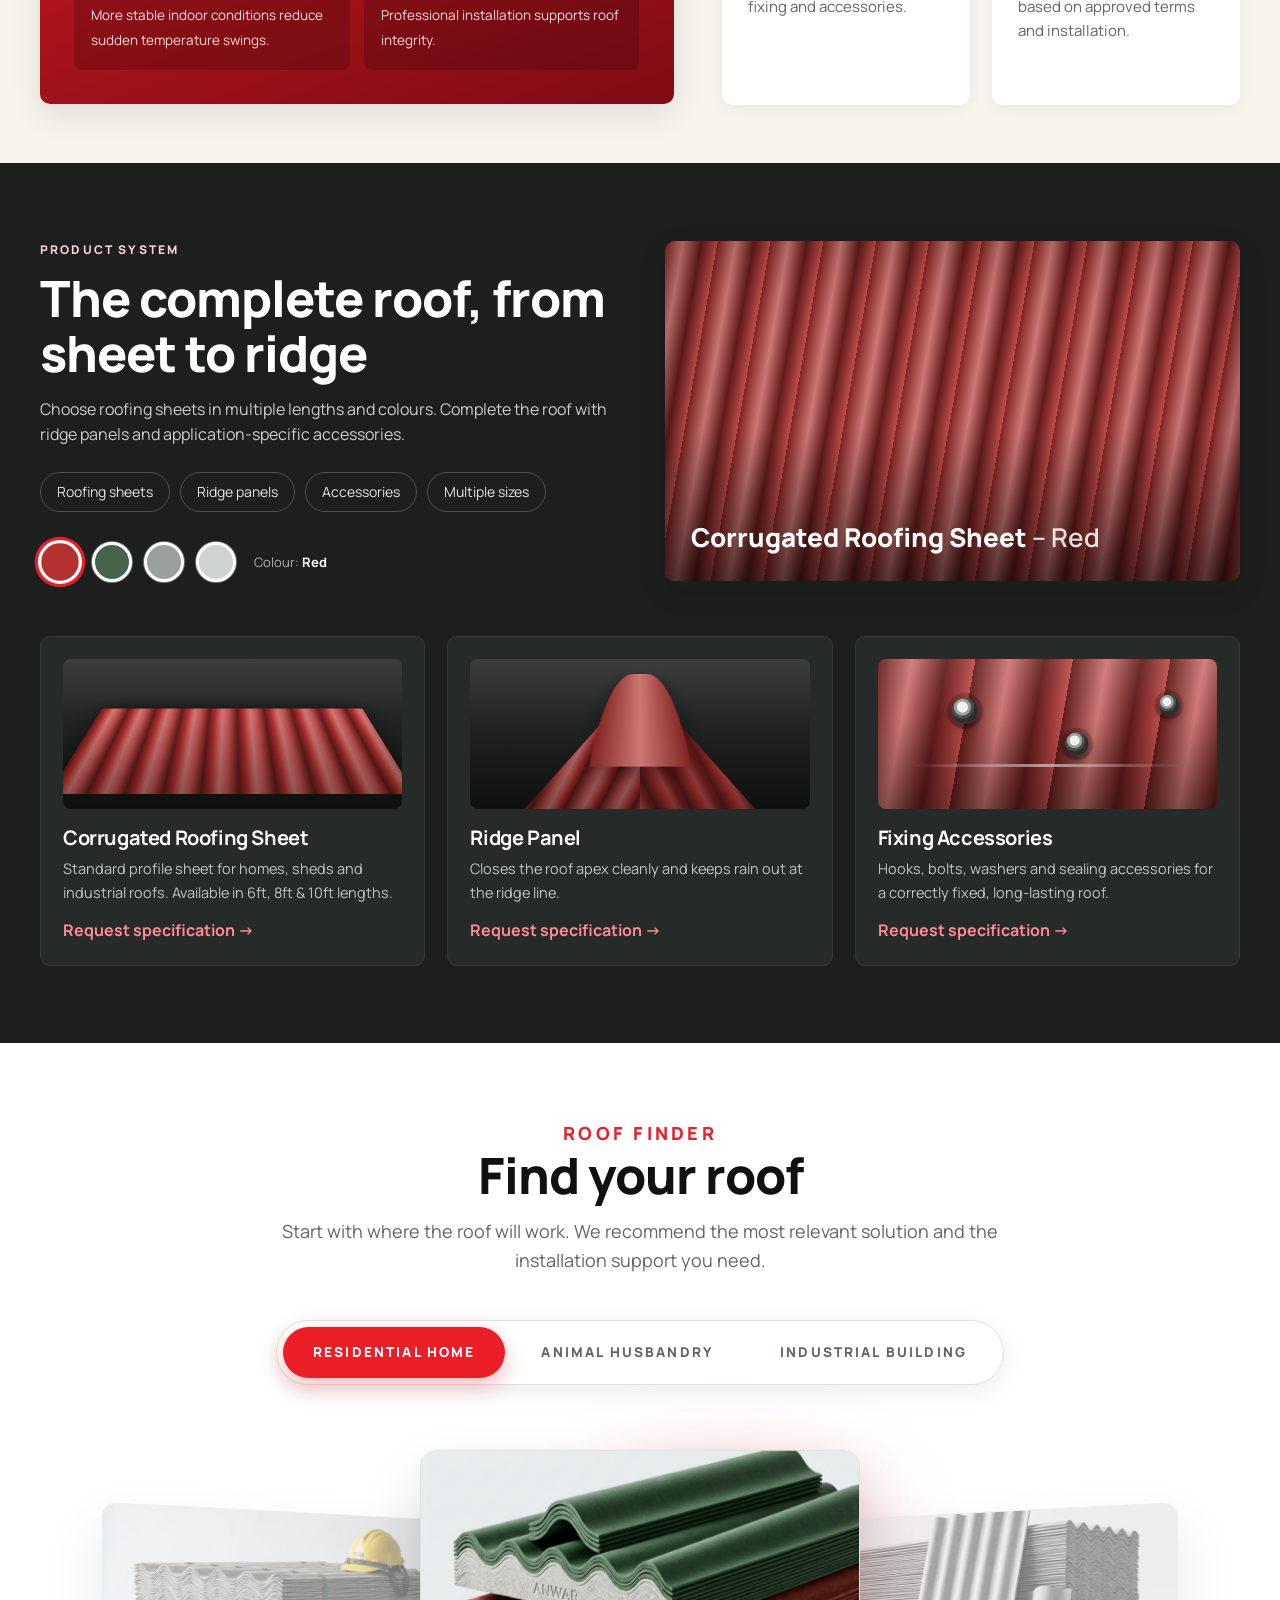
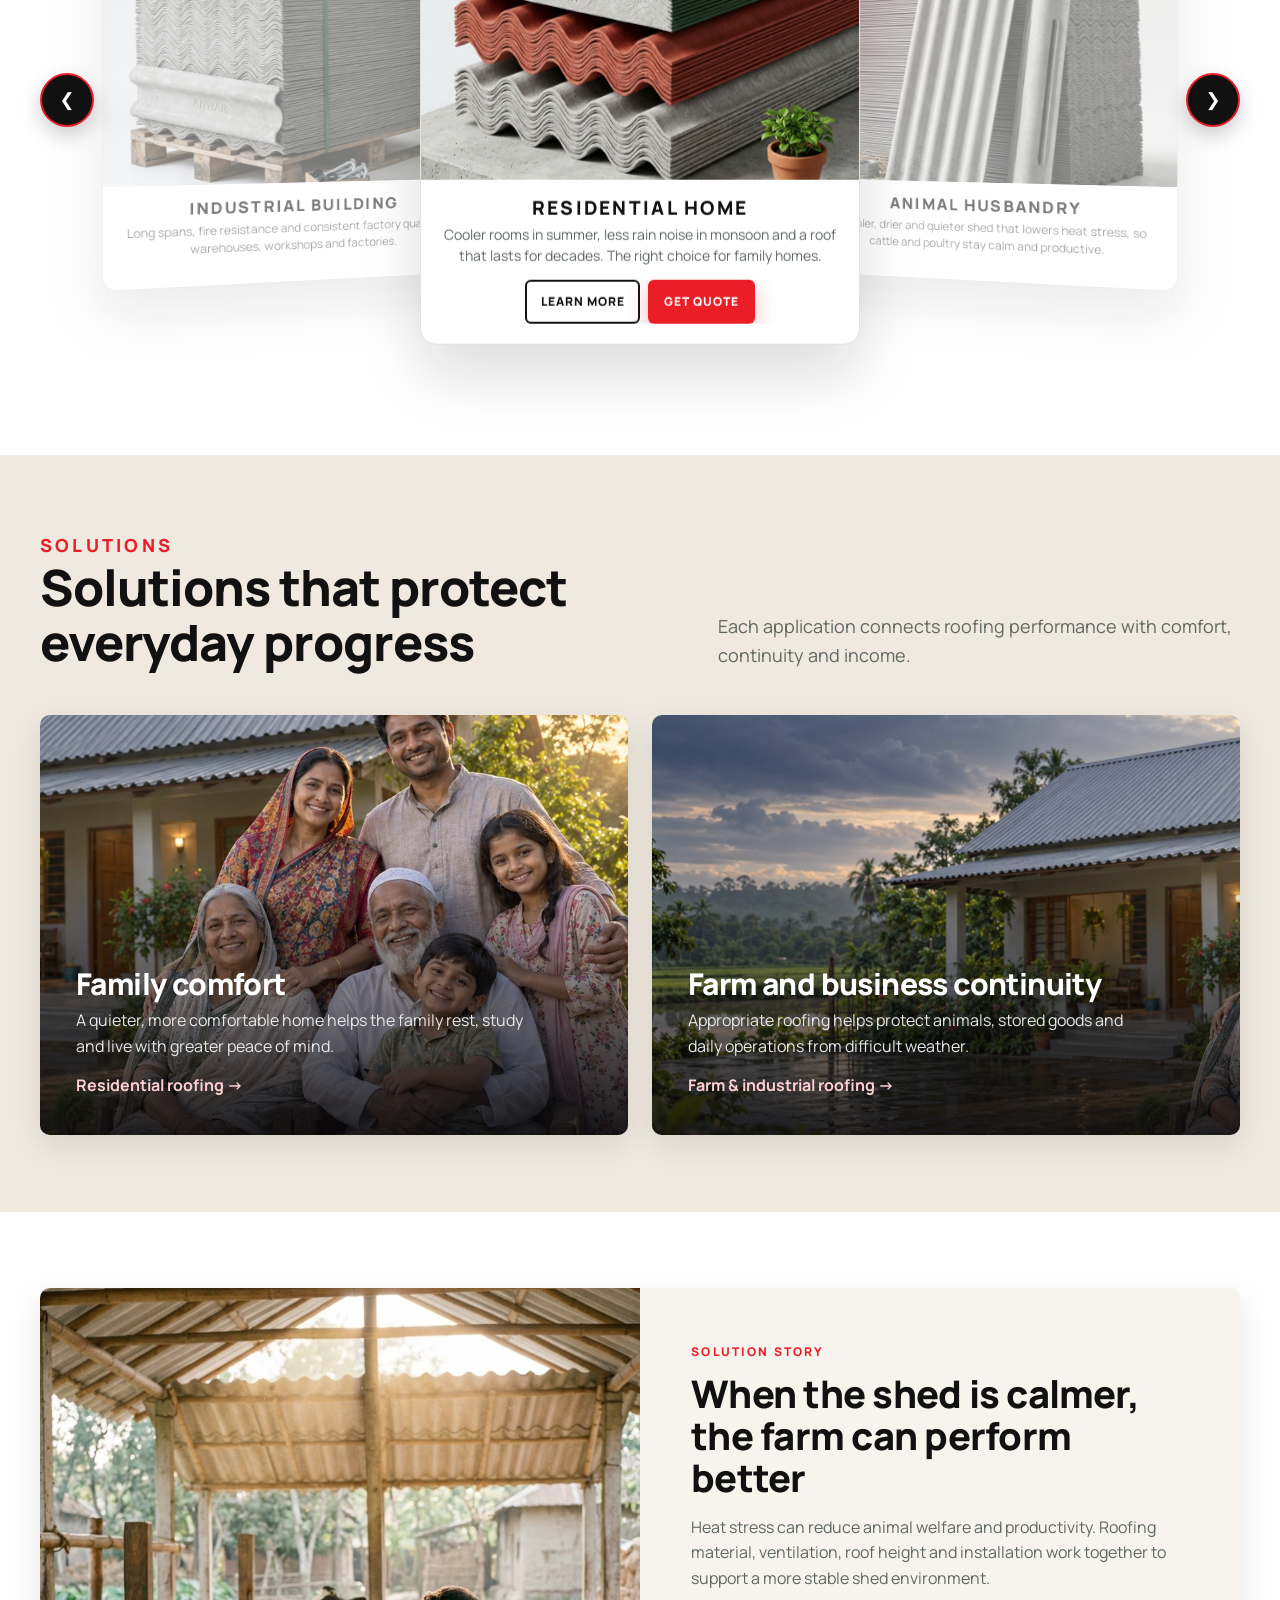
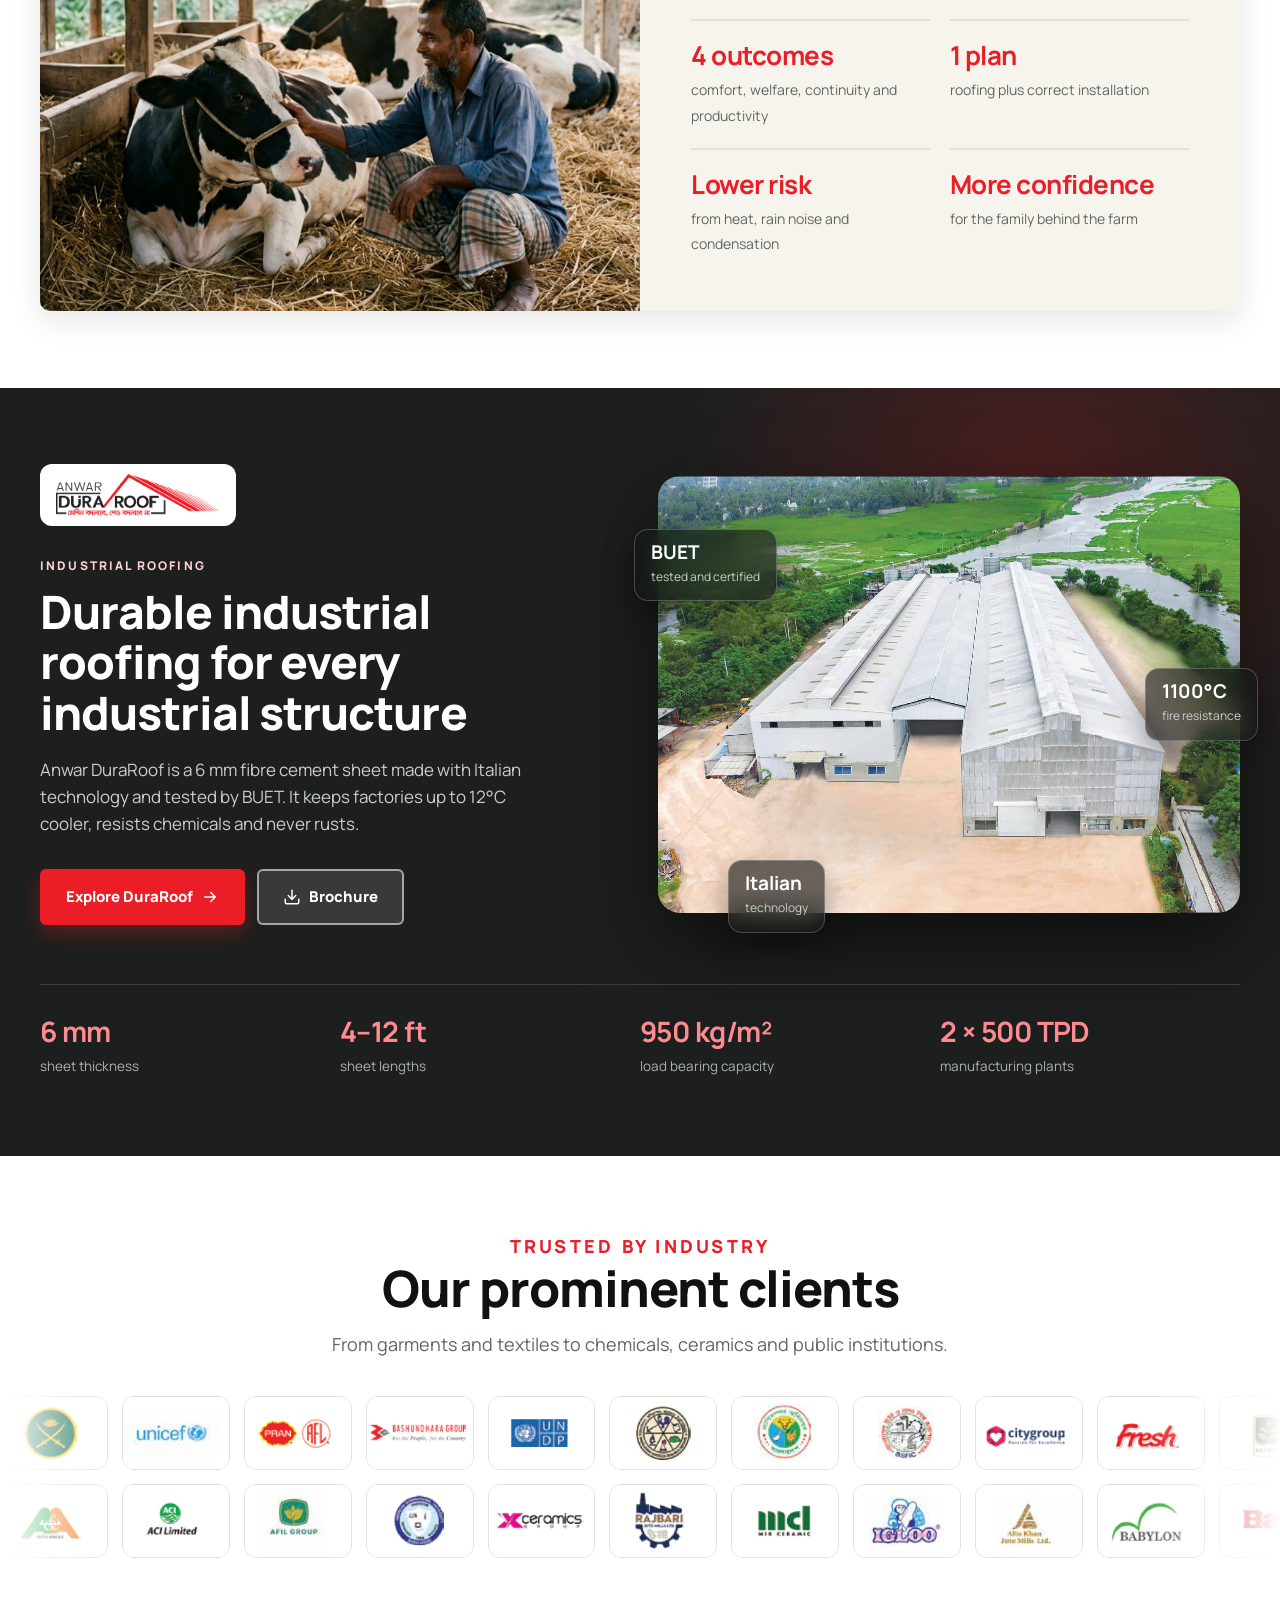
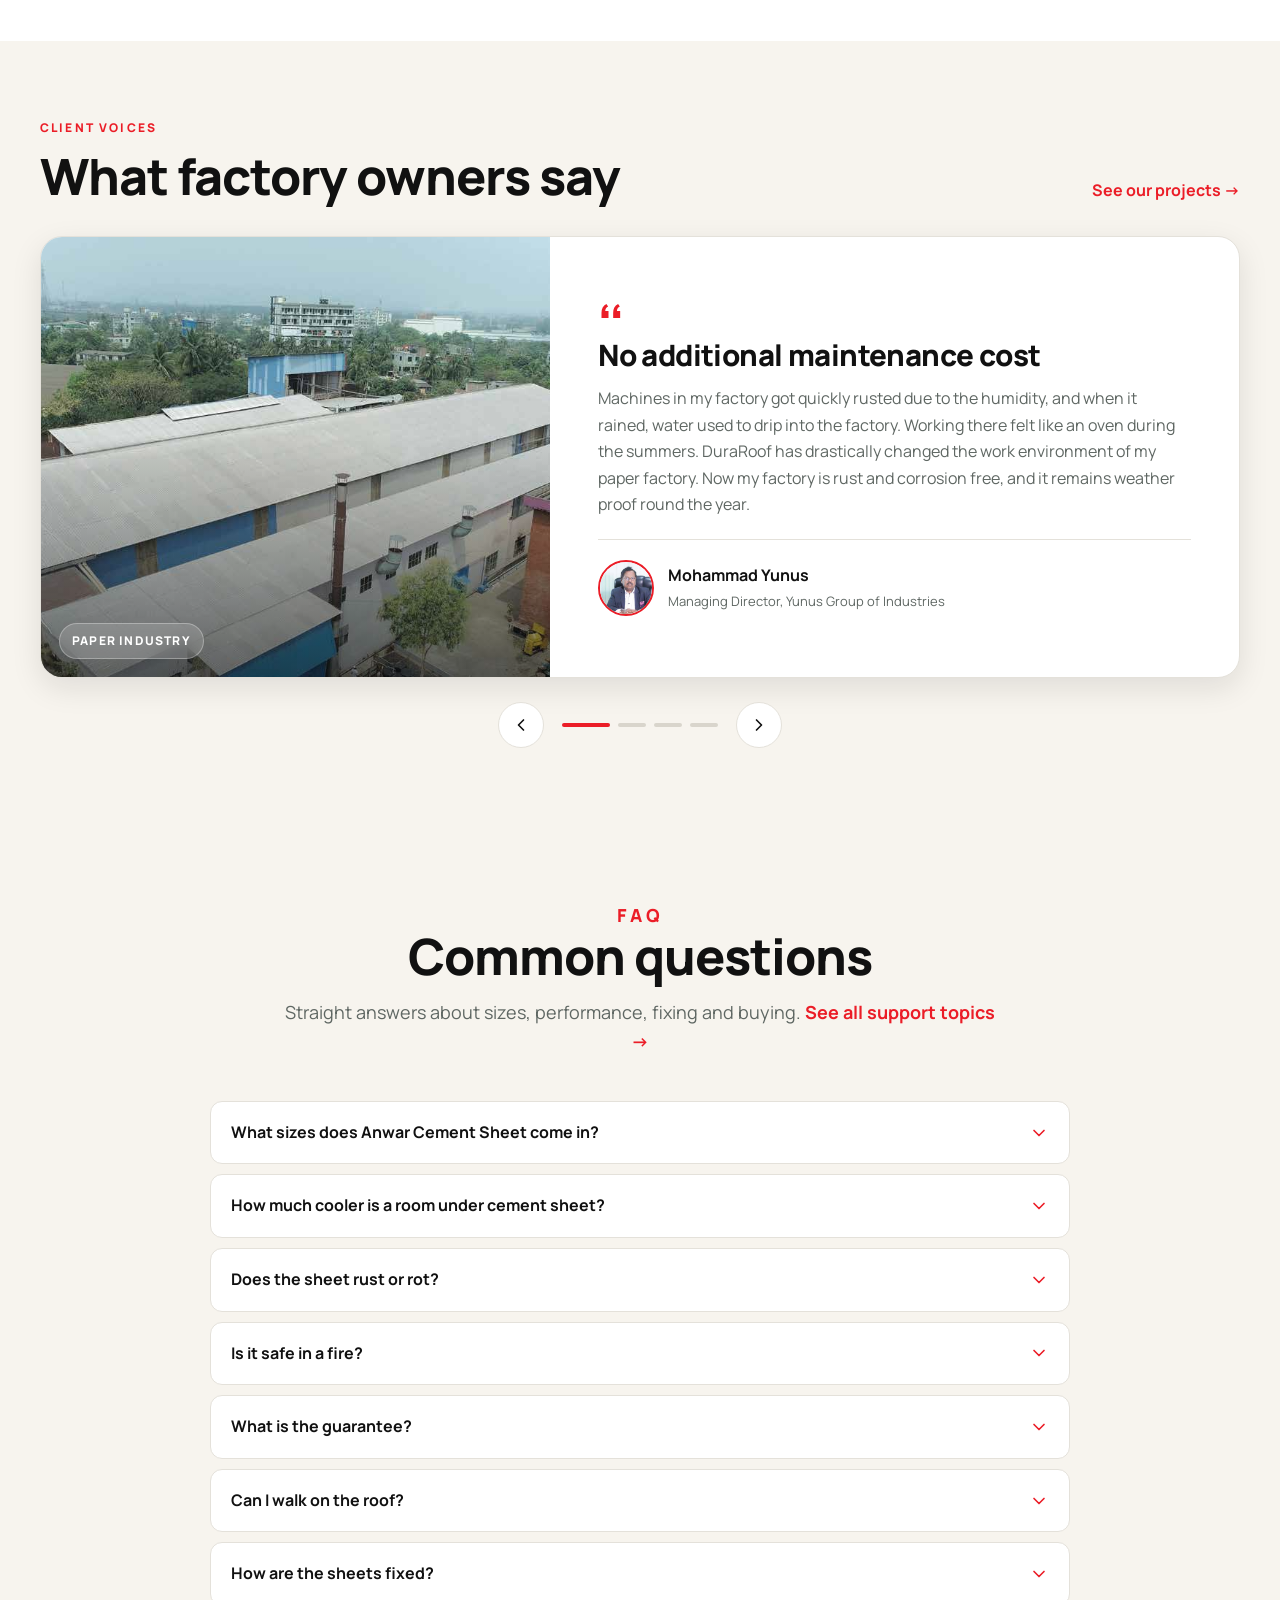
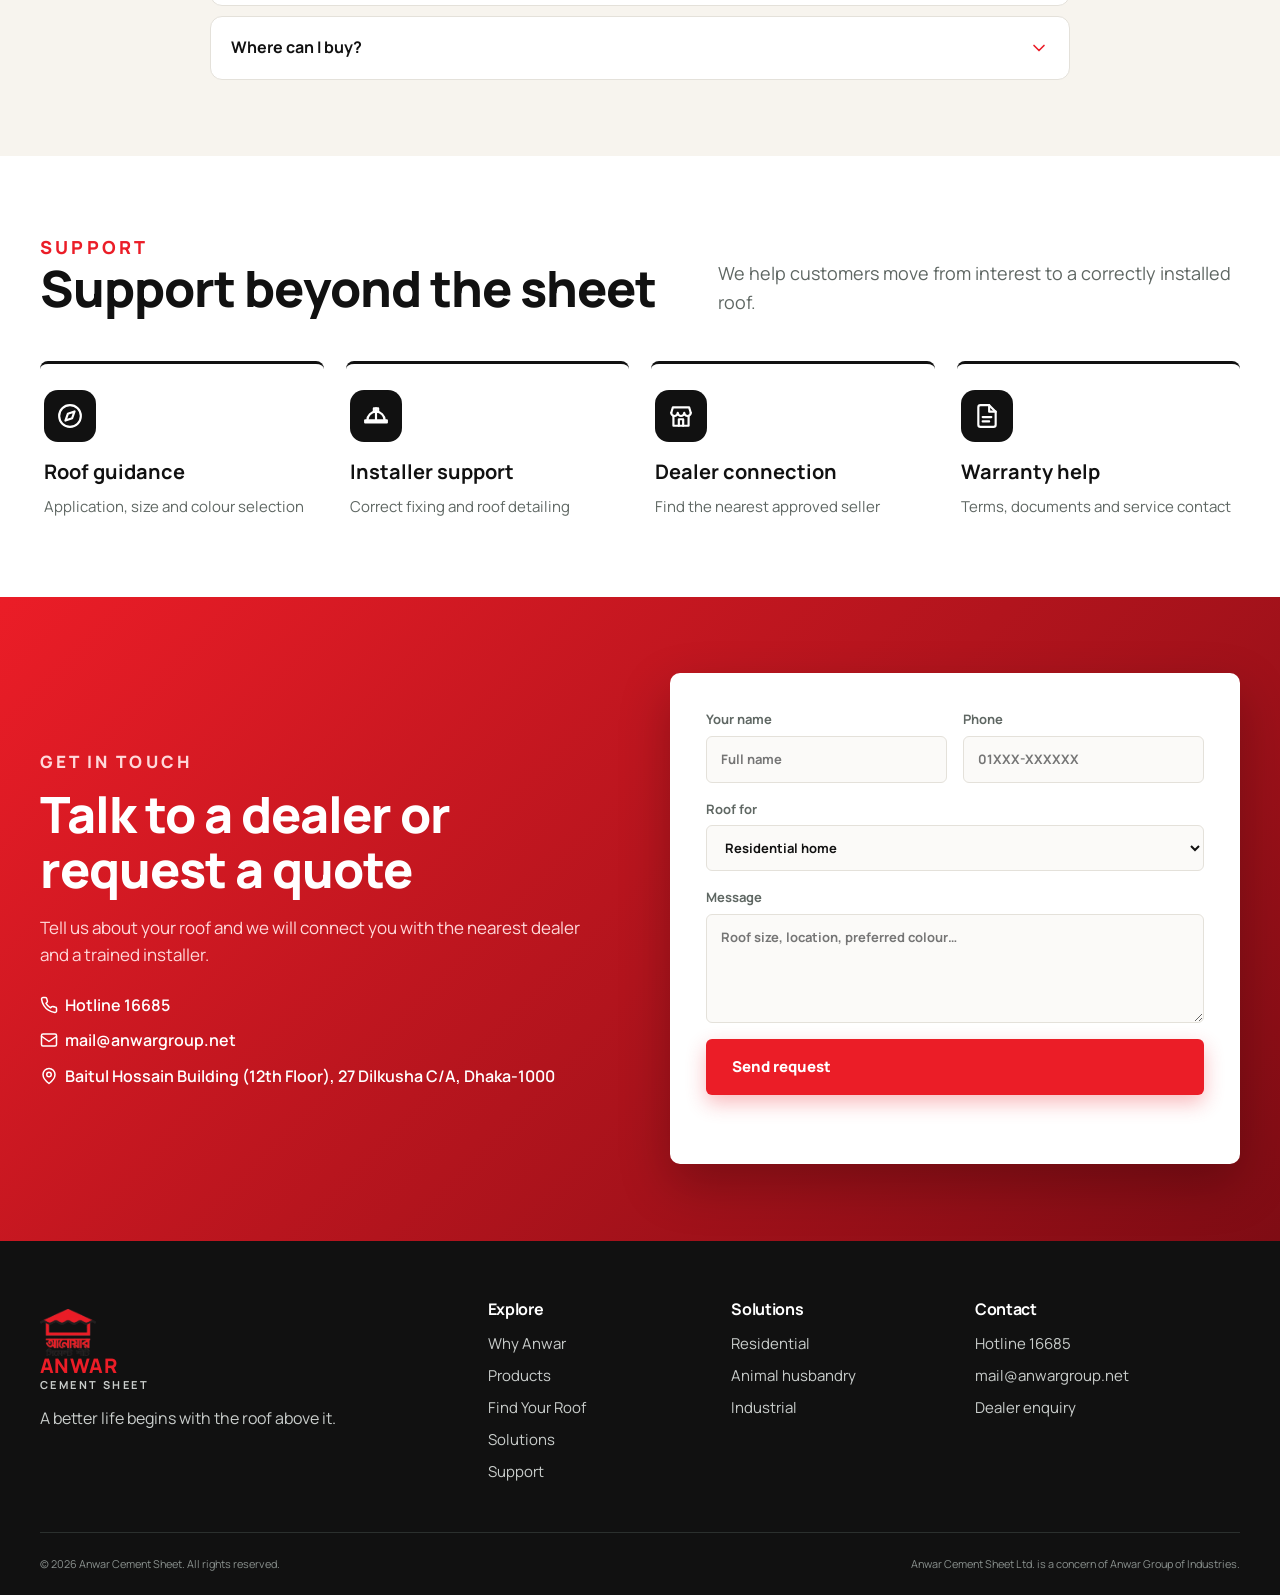
==== commit 83b15bd9: "Remove the top contact ribbon above the navbar on all pages Co-Authored-By: Claude Fable 5.1 <norepl" ====
--- a/index.html
+++ b/index.html
@@ -24,7 +24,7 @@
   <link rel="preconnect" href="https://fonts.googleapis.com">
   <link rel="preconnect" href="https://fonts.gstatic.com" crossorigin>
   <link href="https://fonts.googleapis.com/css2?family=Manrope:wght@400;500;600;700;800&family=Hind+Siliguri:wght@400;500;600;700&display=swap" rel="stylesheet">
-  <link rel="stylesheet" href="css/style.css?v=20261005d">
+  <link rel="stylesheet" href="css/style.css?v=20261005e">
   <script>document.documentElement.classList.add('is-loading')</script>
 </head>
 <body>
@@ -36,12 +36,6 @@
 
   <!-- ===== HEADER ===== -->
   <header class="site-header" id="top">
-    <div class="topbar">
-      <div class="wrap topbar-inner">
-        <span><span class="ico"><svg fill="none" stroke="currentColor" stroke-width="2" stroke-linecap="round" stroke-linejoin="round" viewBox="0 0 24 24" aria-hidden="true"><path d="M22 16.9v3a2 2 0 0 1-2.2 2 19.8 19.8 0 0 1-8.6-3.1 19.5 19.5 0 0 1-6-6A19.8 19.8 0 0 1 2.1 4.2 2 2 0 0 1 4.1 2h3a2 2 0 0 1 2 1.7c.1.9.4 1.8.7 2.7a2 2 0 0 1-.5 2.1L8 9.8a16 16 0 0 0 6 6l1.3-1.3a2 2 0 0 1 2.1-.4c.9.3 1.8.6 2.7.7a2 2 0 0 1 1.9 2z"/></svg></span> Hotline: <a href="tel:16685">16685</a> &nbsp;|&nbsp; <a href="tel:+8802223384037">+880 2223 384037</a></span>
-        <span class="topbar-right"><span class="ico"><svg fill="none" stroke="currentColor" stroke-width="2" stroke-linecap="round" stroke-linejoin="round" viewBox="0 0 24 24" aria-hidden="true"><path d="M20 10c0 6-8 12-8 12s-8-6-8-12a8 8 0 0 1 16 0z"/><circle cx="12" cy="10" r="3"/></svg></span> Dealers across Bangladesh &nbsp;|&nbsp; <span class="ico"><svg fill="none" stroke="currentColor" stroke-width="2" stroke-linecap="round" stroke-linejoin="round" viewBox="0 0 24 24" aria-hidden="true"><rect x="2" y="4" width="20" height="16" rx="2"/><path d="m2 7 10 7 10-7"/></svg></span> <a href="mailto:mail@anwargroup.net">mail@anwargroup.net</a></span>
-      </div>
-    </div>
     <nav class="wrap nav" aria-label="Primary">
       <a class="brand" href="#top">
         <img src="assets/logo-512.png" alt="Anwar Cement Sheet logo" width="56" height="47">
@@ -422,8 +416,8 @@
   </a>
   <button type="button" class="to-top" id="toTop" aria-label="Back to top">↑</button>
 
-  <script src="js/preloader.js?v=20261005d"></script>
-  <script src="js/main.js?v=20261005d"></script>
-  <script src="js/modals.js?v=20261005d"></script>
+  <script src="js/preloader.js?v=20261005e"></script>
+  <script src="js/main.js?v=20261005e"></script>
+  <script src="js/modals.js?v=20261005e"></script>
 </body>
 </html>
--- a/css/style.css
+++ b/css/style.css
@@ -1196,7 +1196,7 @@
    Everything below adapts to viewport HEIGHT as well as width, so short
    laptops (≈600–800px tall) and landscape phones are first-class.
    ===================================================== */
-:root { --header-h: 115px; }
+:root { --header-h: 79px; }
 html { scroll-padding-top: calc(var(--header-h) + 10px); }
 
 /* ---- fluid section rhythm and headings ---- */
@@ -1222,16 +1222,15 @@
   .nav-cta { display: none; }
   .nav-toggle { display: flex; }
 }
-@media (max-width: 860px) { :root { --header-h: 101px; } .nav { height: 64px; } .brand img { width: 48px; } }
+@media (max-width: 860px) { :root { --header-h: 65px; } .nav { height: 64px; } .brand img { width: 48px; } }
 @media (max-height: 820px) {
-  :root { --header-h: 93px; }
-  .topbar { font-size: 12.5px; } .topbar-inner { height: 30px; }
+  :root { --header-h: 63px; }
   .nav { height: 62px; } .brand img { width: 46px; }
   .brand-text strong { font-size: 18px; } .nav-cta { padding: 10px 18px; }
 }
 @media (max-height: 520px) {
   :root { --header-h: 55px; }
-  .topbar { display: none; } .nav { height: 54px; } .brand img { width: 40px; }
+  .nav { height: 54px; } .brand img { width: 40px; }
   .navlinks li a { padding: 10px 20px; }
 }
 
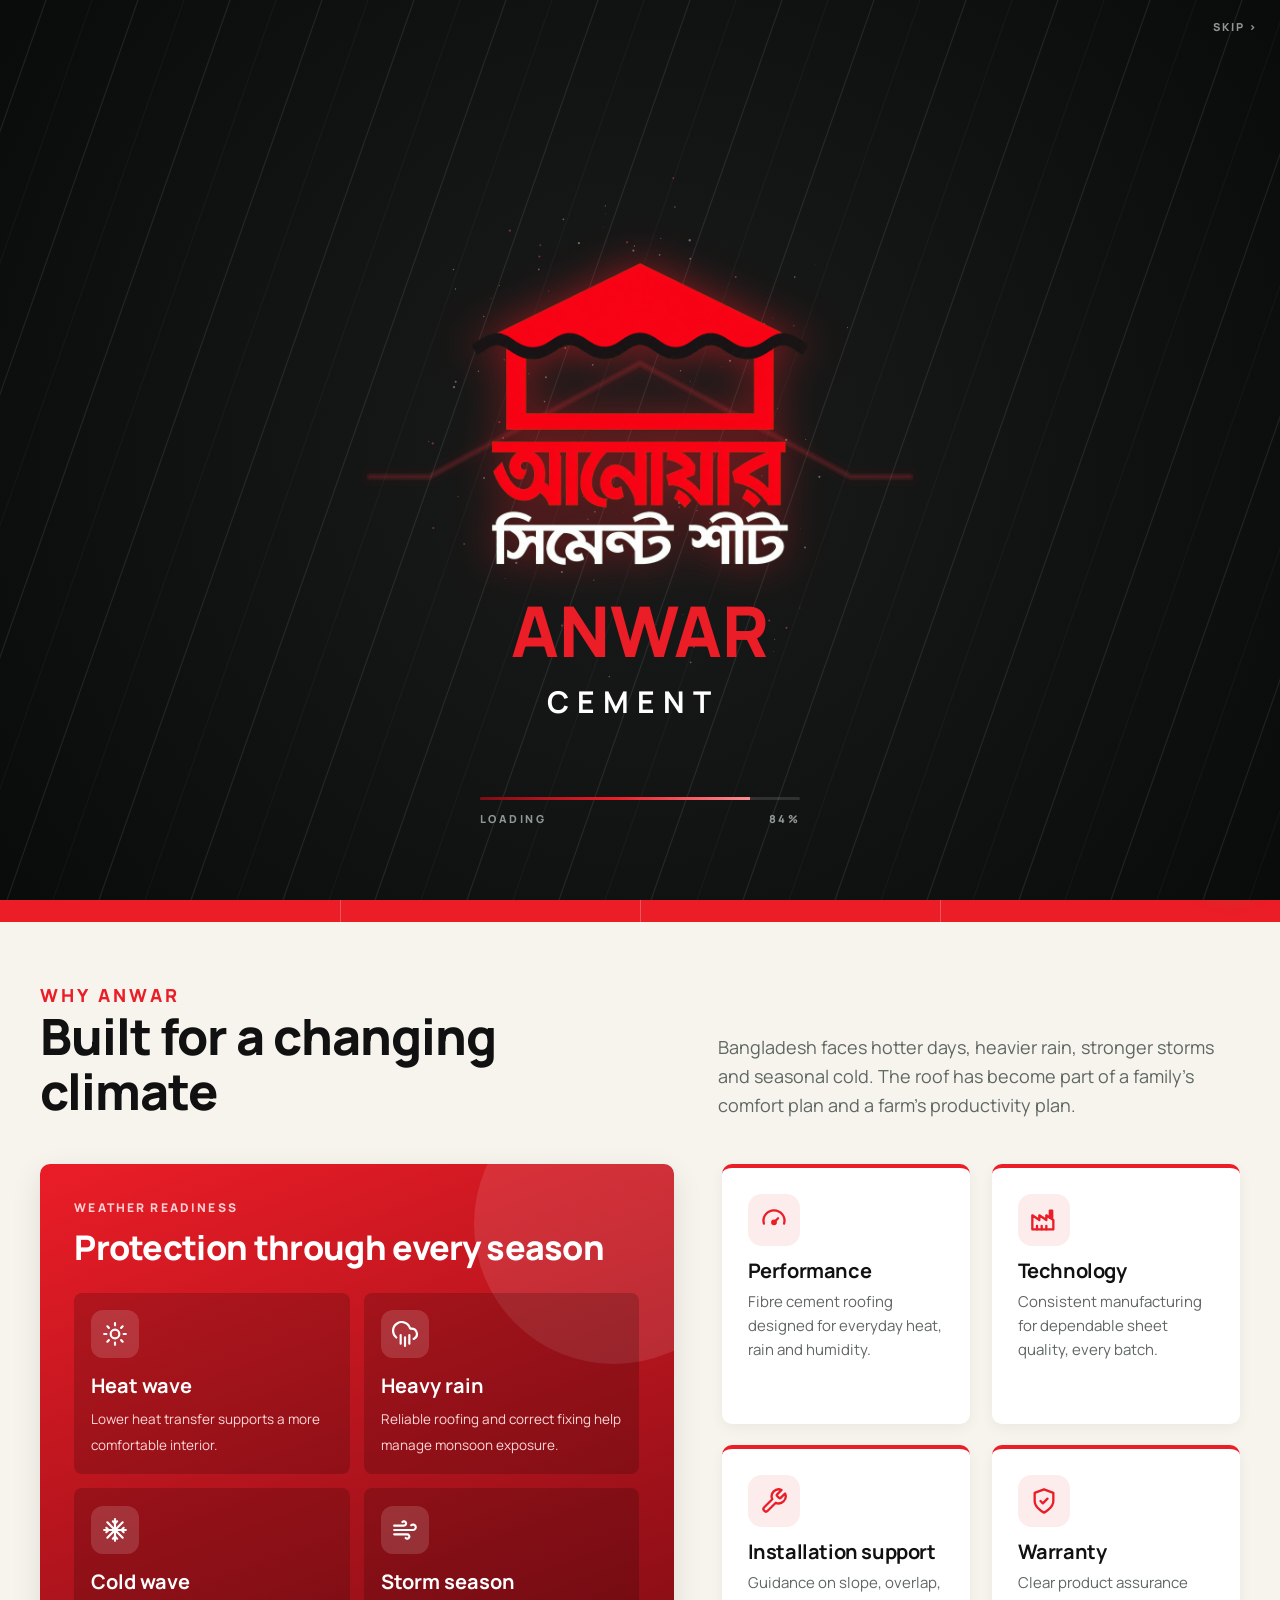
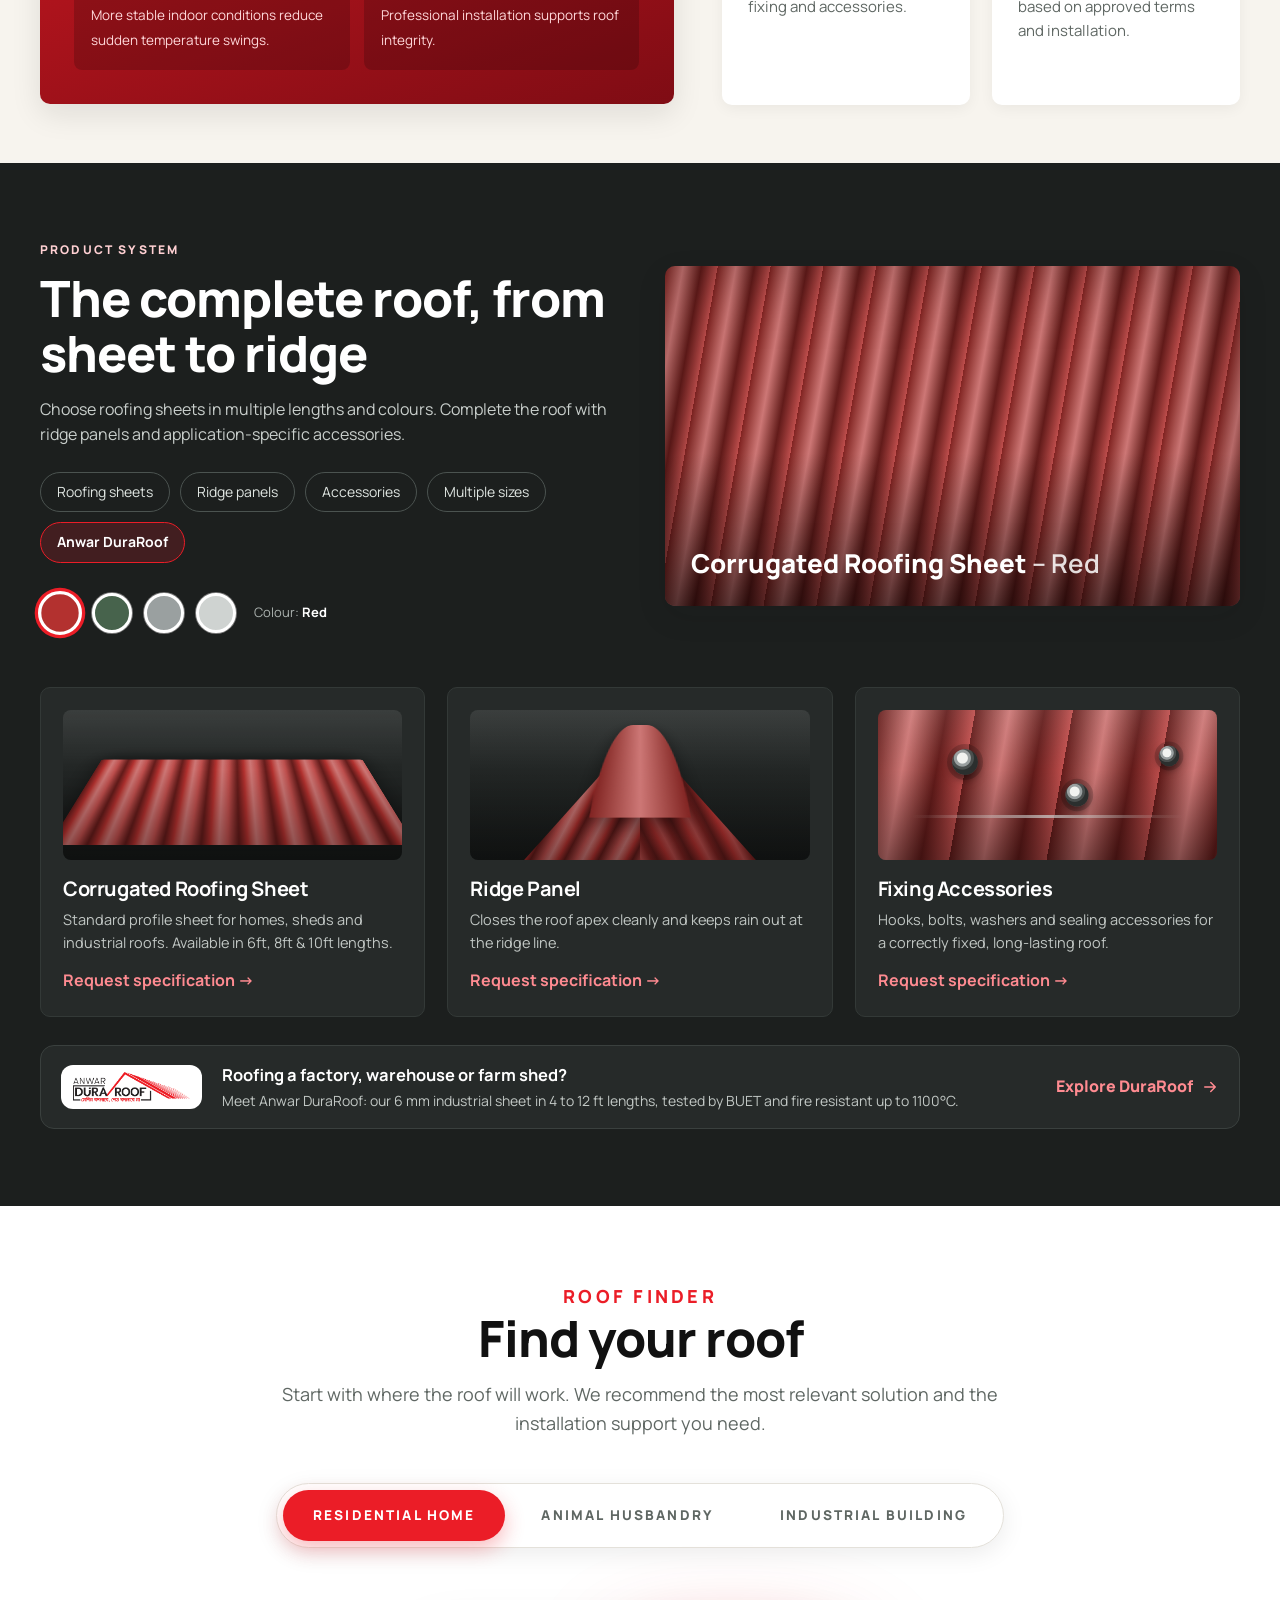
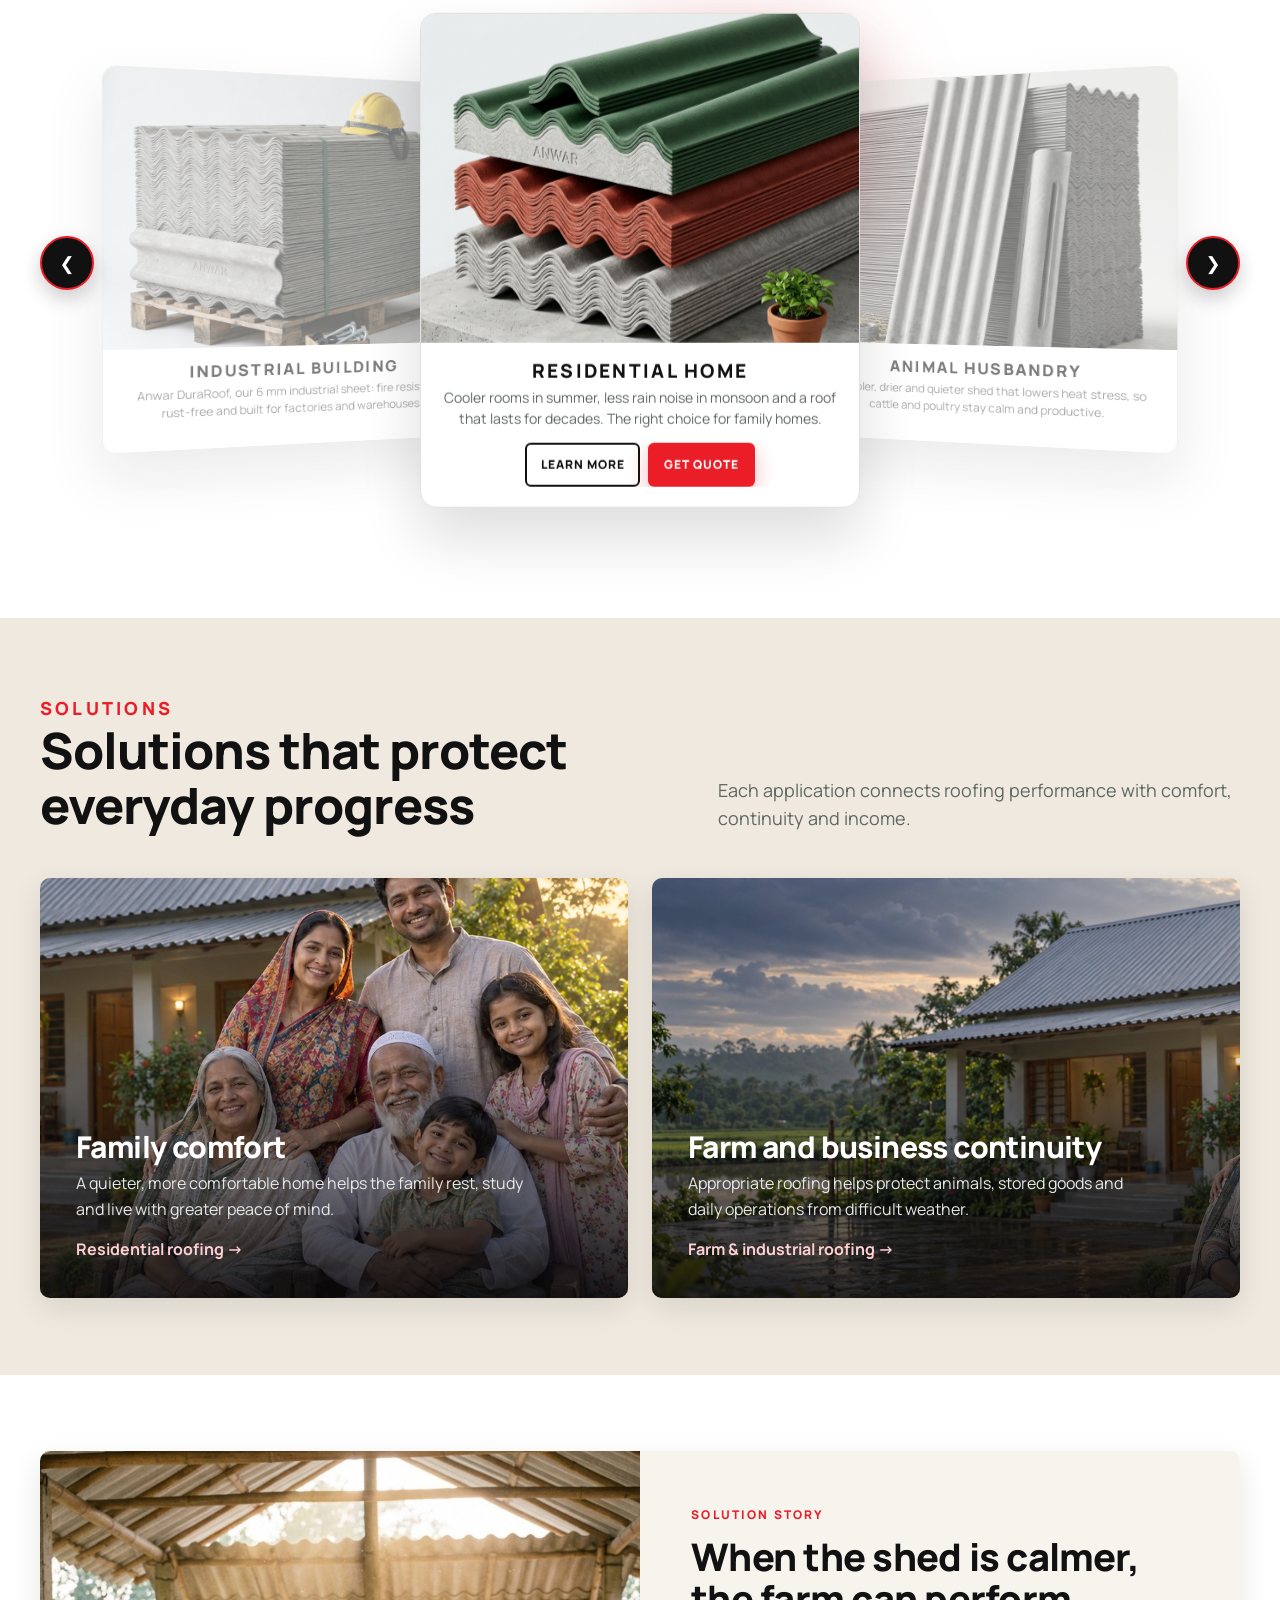
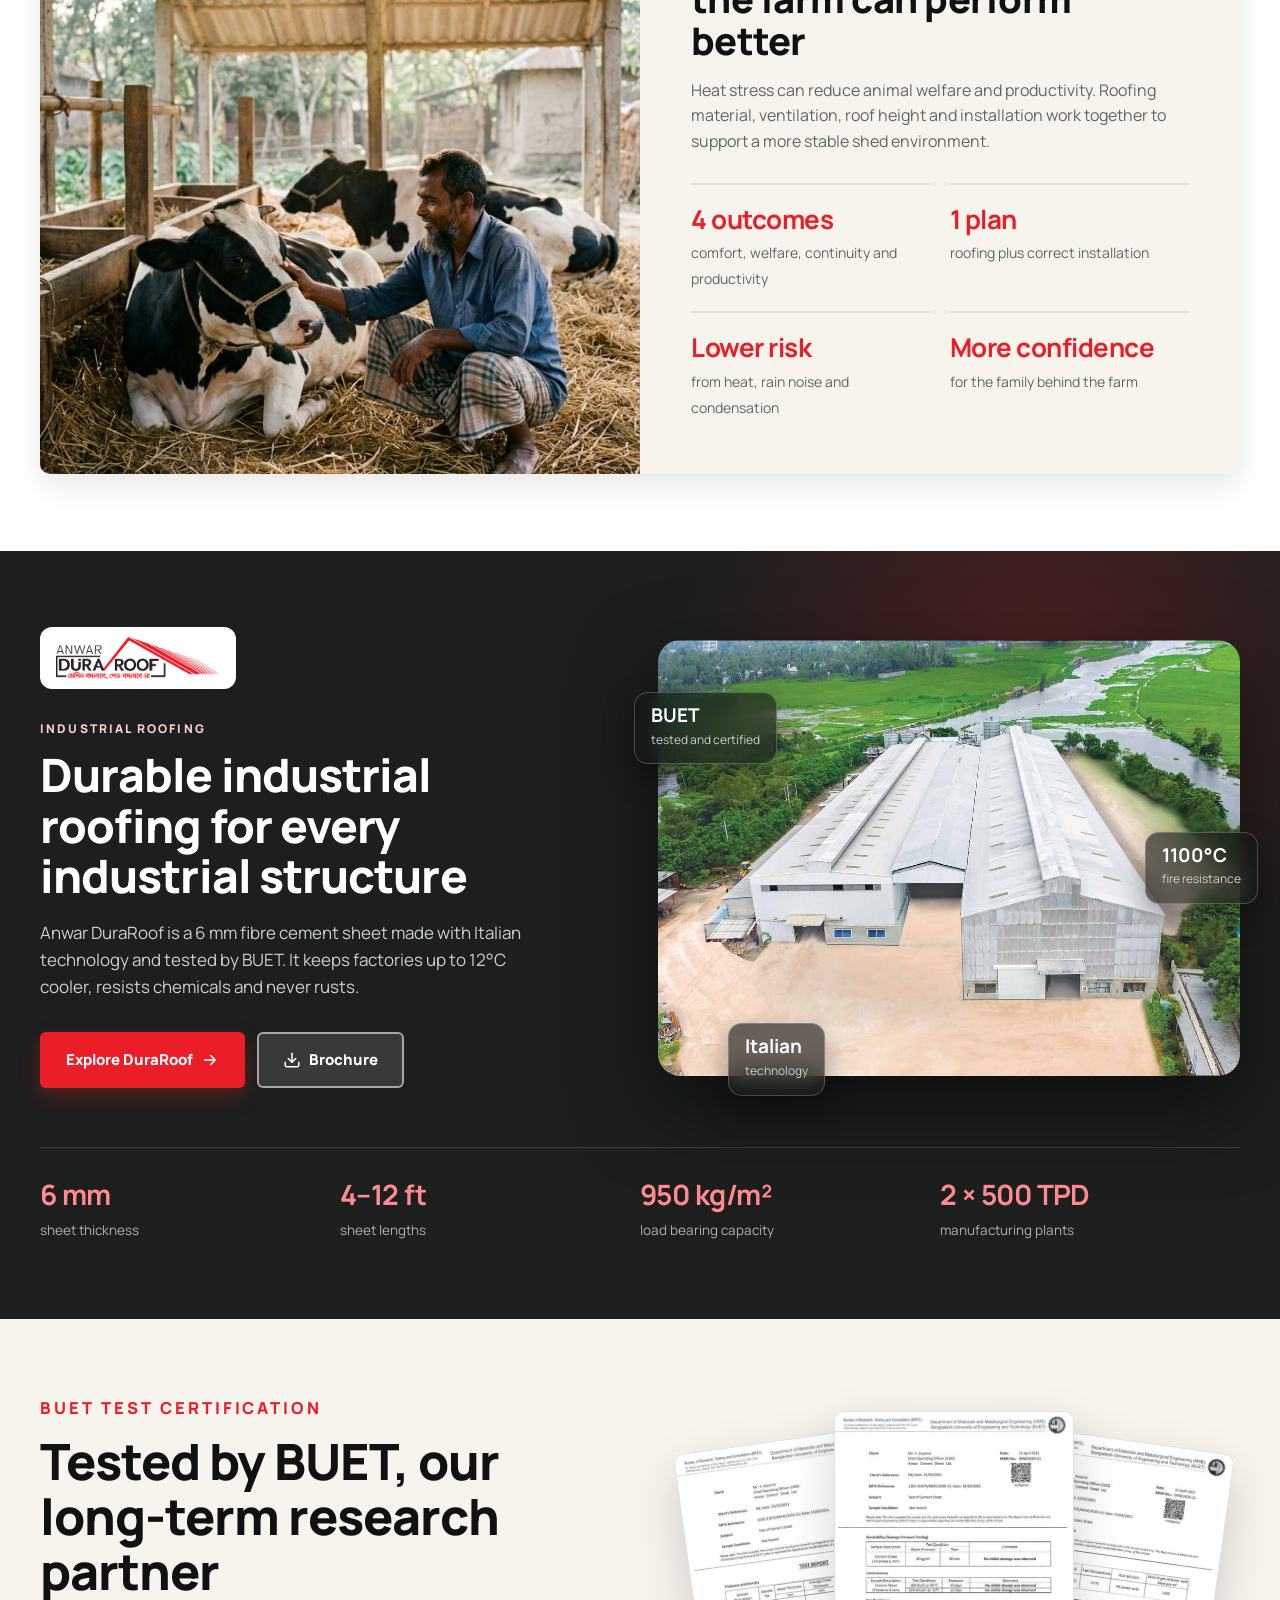
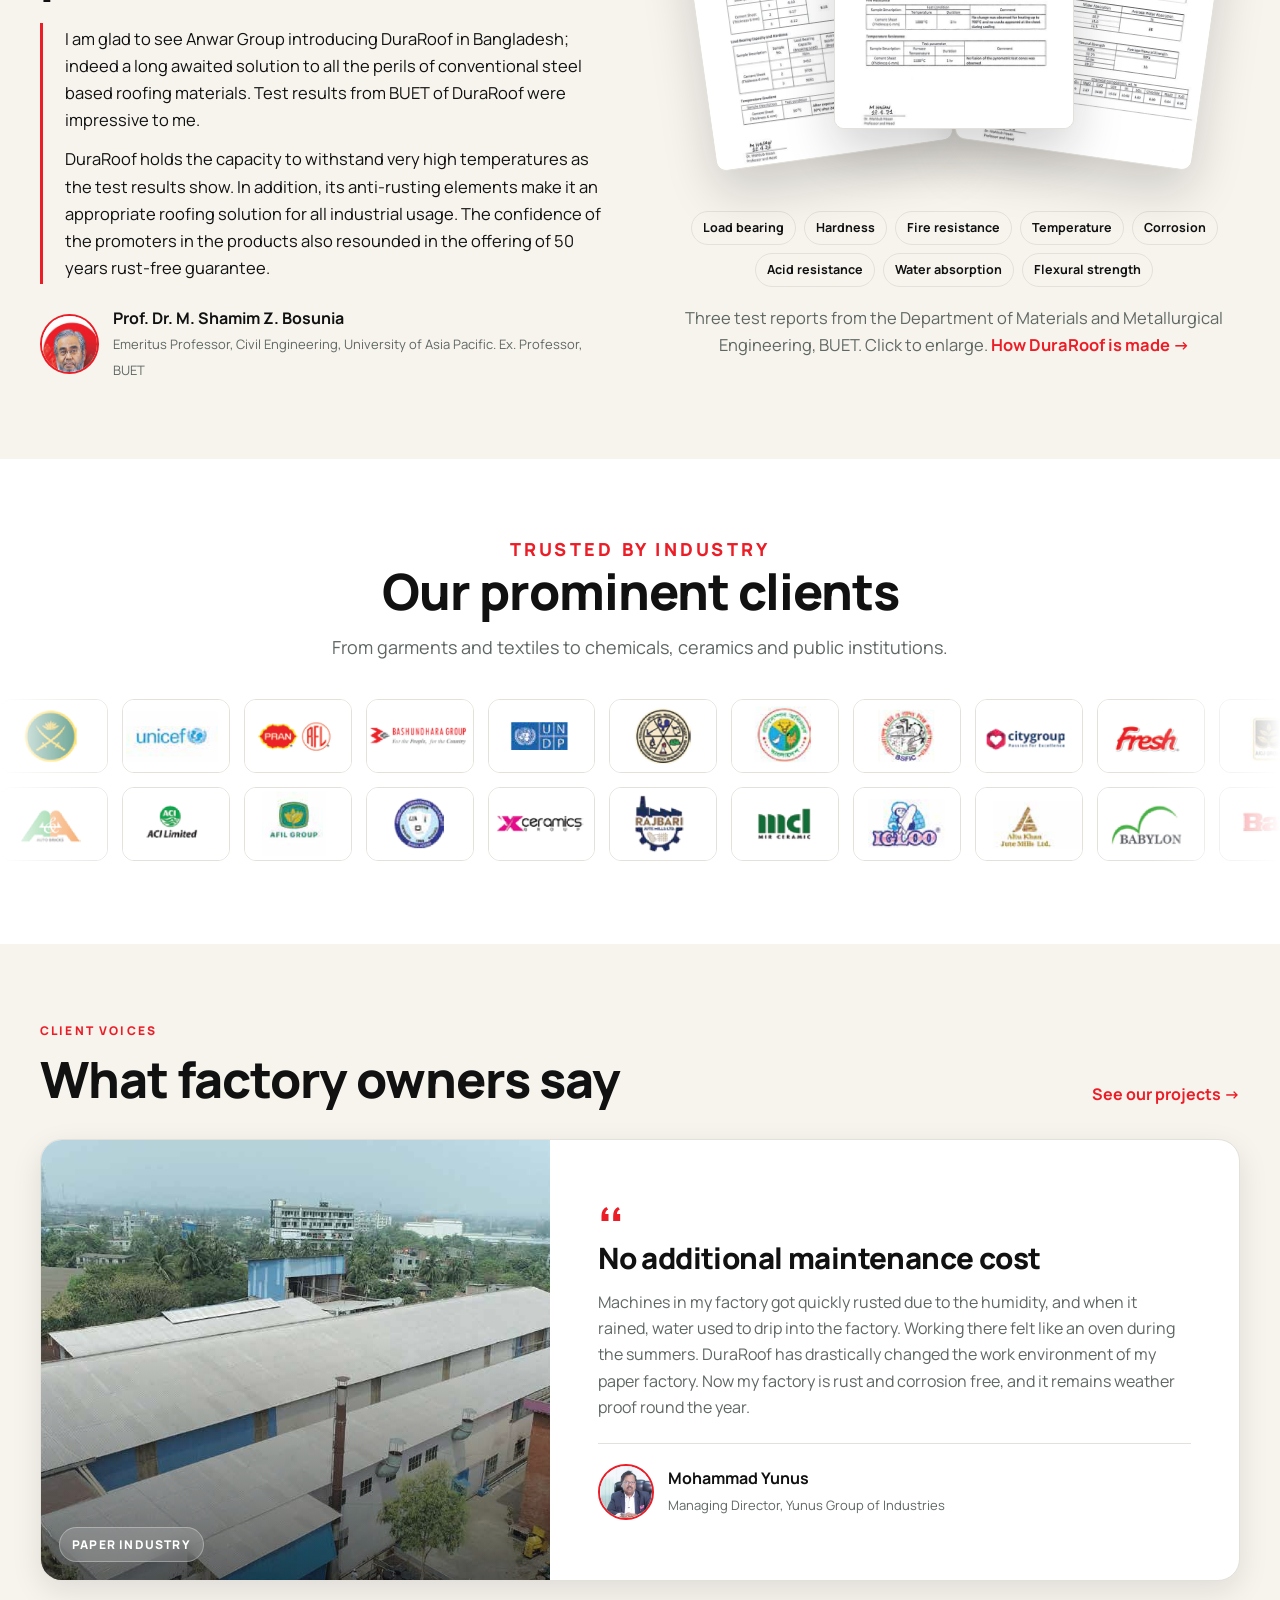
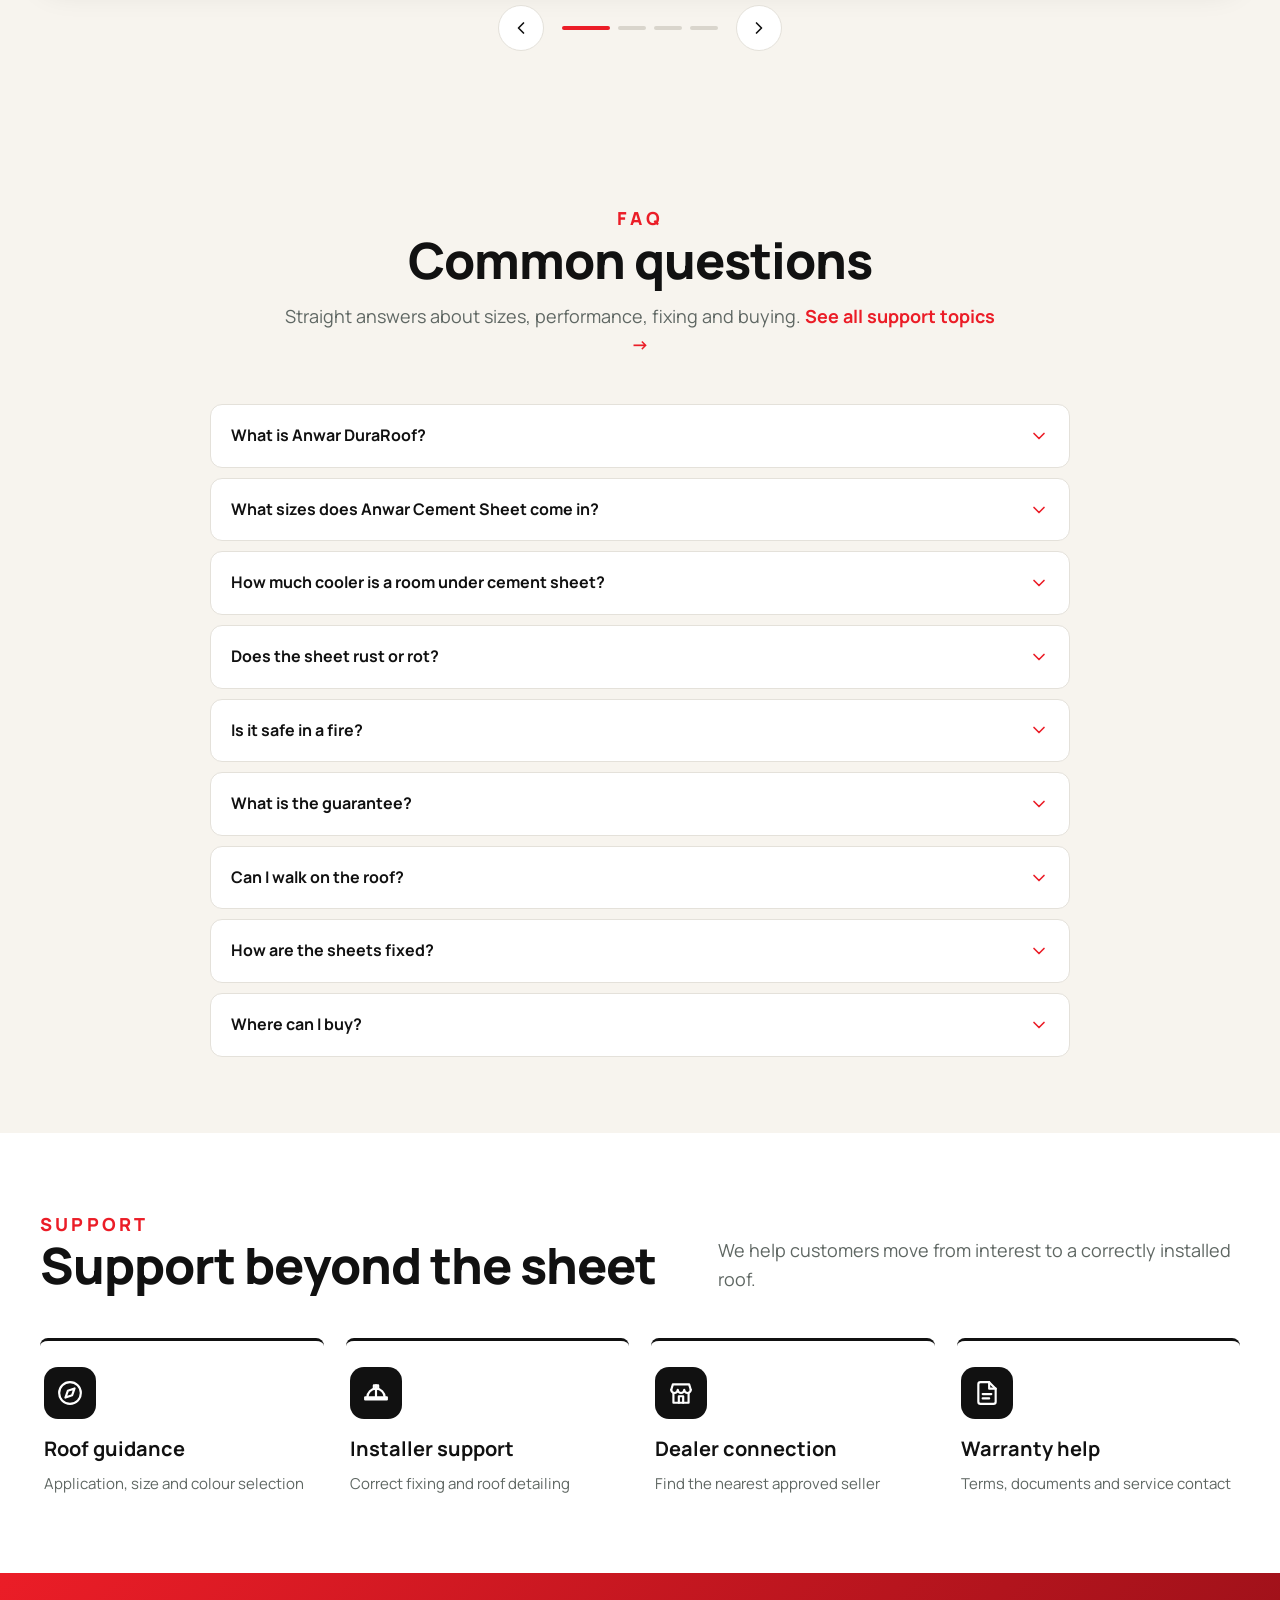
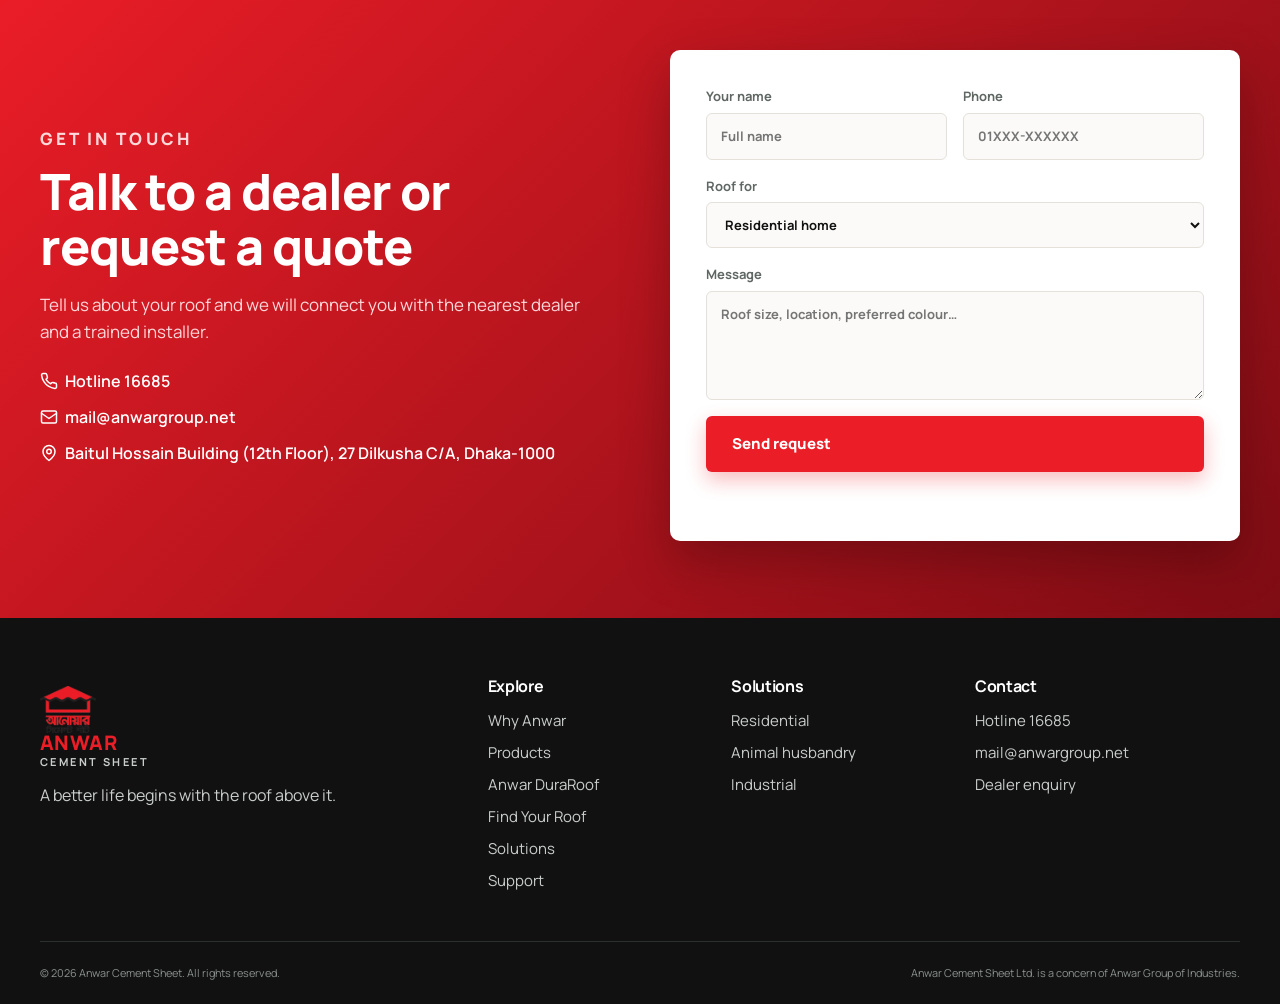
==== commit a47c4935: "Home page: BUET section, more DuraRoof exposure, white-text logo in preloader - BUET certification s" ====
--- a/index.html
+++ b/index.html
@@ -4,7 +4,7 @@
   <meta charset="utf-8">
   <meta name="viewport" content="width=device-width, initial-scale=1">
   <title>Anwar Cement Sheet | A Better Life Under Every Roof</title>
-  <meta name="description" content="Anwar Cement Sheet – durable fibre cement roofing for homes, farms and industry across Bangladesh. Built for heat, rain and storm.">
+  <meta name="description" content="Anwar Cement Sheet and Anwar DuraRoof: durable fibre cement roofing for homes, farms and industry across Bangladesh. Built for heat, rain and storm.">
   <link rel="icon" type="image/png" href="assets/logo-512.png">
   <meta property="og:type" content="website">
   <meta property="og:site_name" content="Anwar Cement Sheet">
@@ -24,7 +24,7 @@
   <link rel="preconnect" href="https://fonts.googleapis.com">
   <link rel="preconnect" href="https://fonts.gstatic.com" crossorigin>
   <link href="https://fonts.googleapis.com/css2?family=Manrope:wght@400;500;600;700;800&family=Hind+Siliguri:wght@400;500;600;700&display=swap" rel="stylesheet">
-  <link rel="stylesheet" href="css/style.css?v=20261005e">
+  <link rel="stylesheet" href="css/style.css?v=20261005i">
   <script>document.documentElement.classList.add('is-loading')</script>
 </head>
 <body>
@@ -103,6 +103,21 @@
           </div>
         </article>
 
+        <article class="hero-slide" data-slide="3">
+          <div class="hero-bg" style="background-image:url('assets/hero/hero-4.jpg')"></div>
+          <div class="hero-copy">
+            <p class="eyebrow">Anwar DuraRoof · Industrial roofing</p>
+            <h1>Built for industry.<br>Built to outlast.</h1>
+            <p class="hero-tag">6 mm industrial sheet, tested by BUET</p>
+            <p class="lead">Anwar DuraRoof keeps factories up to 12°C cooler, resists chemicals and never rusts. Made with Italian technology.</p>
+            <div class="actions">
+              <a class="btn btn-primary" href="products.html#duraroof">Explore DuraRoof</a>
+              <a class="btn btn-ghost" href="#contact" data-quote-open="duraroof">Get a quote</a>
+            </div>
+          </div>
+        </article>
+
+
       </div>
 
       <button class="hero-arrow prev" id="heroPrev" aria-label="Previous slide">&#10094;</button>
@@ -167,6 +182,7 @@
               <span class="chip" data-anim="pop" style="--d:0.58s">Ridge panels</span>
               <span class="chip" data-anim="pop" style="--d:0.66s">Accessories</span>
               <span class="chip" data-anim="pop" style="--d:0.74s">Multiple sizes</span>
+              <a class="chip chip-dr" href="products.html#duraroof" data-anim="pop" style="--d:0.82s">Anwar DuraRoof</a>
             </div>
             <div class="swatches" role="group" aria-label="Choose sheet colour">
               <button class="swatch is-active" type="button" style="--c:#b3312f" data-color="#b3312f" data-name="Red" aria-label="Red"></button>
@@ -201,6 +217,11 @@
             <a href="#contact" class="link">Request specification →</a>
           </article>
         </div>
+        <a class="dr-strip" href="products.html#duraroof" data-anim="up" style="--d:.2s">
+          <span class="dr-logo-chip sm"><img src="assets/duraroof/duraroof-logo.png" alt="Anwar DuraRoof"></span>
+          <span class="dr-strip-text"><strong>Roofing a factory, warehouse or farm shed?</strong><span>Meet Anwar DuraRoof: our 6 mm industrial sheet in 4 to 12 ft lengths, tested by BUET and fire resistant up to 1100°C.</span></span>
+          <span class="dr-strip-cta">Explore DuraRoof <svg width="24" height="24" fill="none" stroke="currentColor" stroke-width="2" stroke-linecap="round" stroke-linejoin="round" viewBox="0 0 24 24" aria-hidden="true"><path d="M5 12h14M13 6l6 6-6 6"/></svg></span>
+        </a>
       </div>
     </section>
 
@@ -299,6 +320,29 @@
       </div>
     </section>
 
+    <!-- ===== BUET CERTIFICATION ===== -->
+    <section class="detail-body alt" id="buet" data-anim-scope>
+      <div class="wrap two-col even">
+        <div data-anim="left">
+          <p class="eyebrow eyebrow-red">BUET test certification</p><h2 class="h-stack">Tested by BUET, our long-term research partner</h2>
+          <blockquote class="qblock">
+            <p>I am glad to see Anwar Group introducing DuraRoof in Bangladesh; indeed a long awaited solution to all the perils of conventional steel based roofing materials. Test results from BUET of DuraRoof were impressive to me.</p>
+            <p>DuraRoof holds the capacity to withstand very high temperatures as the test results show. In addition, its anti-rusting elements make it an appropriate roofing solution for all industrial usage. The confidence of the promoters in the products also resounded in the offering of 50 years rust-free guarantee.</p>
+          </blockquote>
+          <div class="qby"><img src="assets/duraroof/bosunia.jpg" alt="Prof. Dr. M. Shamim Z. Bosunia" loading="lazy"><div><strong>Prof. Dr. M. Shamim Z. Bosunia</strong><small>Emeritus Professor, Civil Engineering, University of Asia Pacific. Ex. Professor, BUET</small></div></div>
+        </div>
+        <div data-anim="right">
+          <div class="cert-fan">
+            <a href="assets/duraroof/cert-1.jpg" data-lightbox><img src="assets/duraroof/cert-1.jpg" alt="BUET test report: thickness, density, load bearing capacity and hardness" loading="lazy"></a>
+            <a href="assets/duraroof/cert-2.jpg" data-lightbox><img src="assets/duraroof/cert-2.jpg" alt="BUET test report: washability, corrosiveness, fire and temperature resistance" loading="lazy"></a>
+            <a href="assets/duraroof/cert-3.jpg" data-lightbox><img src="assets/duraroof/cert-3.jpg" alt="BUET test report: acid resistance, water absorption, flexural strength and chemical analysis" loading="lazy"></a>
+          </div>
+          <div class="mini-chips"><span>Load bearing</span><span>Hardness</span><span>Fire resistance</span><span>Temperature</span><span>Corrosion</span><span>Acid resistance</span><span>Water absorption</span><span>Flexural strength</span></div>
+          <p class="note center">Three test reports from the Department of Materials and Metallurgical Engineering, BUET. Click to enlarge. <a class="link" href="why.html#production">How DuraRoof is made →</a></p>
+        </div>
+      </div>
+    </section>
+
     <!-- ===== CLIENTS ===== -->
     <section class="clients" id="clients" data-anim-scope>
       <div class="wrap"><div class="section-head section-head--center" data-anim="down"><p class="eyebrow eyebrow-red">Trusted by industry</p><h2>Our prominent clients</h2><p>From garments and textiles to chemicals, ceramics and public institutions.</p></div></div>
@@ -317,7 +361,7 @@
     <section class="detail-body" id="faq" style="background:var(--cream)" data-anim-scope>
       <div class="wrap faq-wrap">
         <div class="section-head section-head--center" data-anim="down"><p class="eyebrow eyebrow-red">FAQ</p><h2>Common questions</h2><p>Straight answers about sizes, performance, fixing and buying. <a class="link" href="support.html#faq">See all support topics →</a></p></div>
-        <div class="faq"><div class="faq-item" data-anim="up" style="--d:0.00s"><button class="faq-q" aria-expanded="false"><span>What sizes does Anwar Cement Sheet come in?</span><svg fill="none" stroke="currentColor" stroke-width="2" stroke-linecap="round" stroke-linejoin="round" viewBox="0 0 24 24" aria-hidden="true"><path d="m6 9 6 6 6-6"/></svg></button><div class="faq-a"><p>Nine lengths from 2 to 10 RFT (running feet), all 4 mm thick and 6-layered. The coloured range comes in the same sizes in red, blue and green.</p></div></div><div class="faq-item" data-anim="up" style="--d:0.06s"><button class="faq-q" aria-expanded="false"><span>How much cooler is a room under cement sheet?</span><svg fill="none" stroke="currentColor" stroke-width="2" stroke-linecap="round" stroke-linejoin="round" viewBox="0 0 24 24" aria-hidden="true"><path d="m6 9 6 6 6-6"/></svg></button><div class="faq-a"><p>Anwar Cement Sheet Ltd. publishes a temperature reduction of up to 12°C compared with conventional roofing. The actual difference depends on ventilation, roof height and the building.</p></div></div><div class="faq-item" data-anim="up" style="--d:0.12s"><button class="faq-q" aria-expanded="false"><span>Does the sheet rust or rot?</span><svg fill="none" stroke="currentColor" stroke-width="2" stroke-linecap="round" stroke-linejoin="round" viewBox="0 0 24 24" aria-hidden="true"><path d="m6 9 6 6 6-6"/></svg></button><div class="faq-a"><p>No. Fibre cement contains no steel or timber, so it is rust, rot and corrosion free, which matters in coastal, riverside and farm environments.</p></div></div><div class="faq-item" data-anim="up" style="--d:0.18s"><button class="faq-q" aria-expanded="false"><span>Is it safe in a fire?</span><svg fill="none" stroke="currentColor" stroke-width="2" stroke-linecap="round" stroke-linejoin="round" viewBox="0 0 24 24" aria-hidden="true"><path d="m6 9 6 6 6-6"/></svg></button><div class="faq-a"><p>The sheet is non-combustible with fire resistance published up to 1200°C.</p></div></div><div class="faq-item" data-anim="up" style="--d:0.24s"><button class="faq-q" aria-expanded="false"><span>What is the guarantee?</span><svg fill="none" stroke="currentColor" stroke-width="2" stroke-linecap="round" stroke-linejoin="round" viewBox="0 0 24 24" aria-hidden="true"><path d="m6 9 6 6 6-6"/></svg></button><div class="faq-a"><p>Anwar Cement Sheet Ltd. offers 10 years of guarantee on its roofing solutions, subject to the approved terms and correct installation. Keep your purchase document to claim.</p></div></div><div class="faq-item" data-anim="up" style="--d:0.30s"><button class="faq-q" aria-expanded="false"><span>Can I walk on the roof?</span><svg fill="none" stroke="currentColor" stroke-width="2" stroke-linecap="round" stroke-linejoin="round" viewBox="0 0 24 24" aria-hidden="true"><path d="m6 9 6 6 6-6"/></svg></button><div class="faq-a"><p>Never walk directly on unsupported sheets. Use crawl boards or roof ladders that spread the load across purlins, and follow standard roof-safety practice.</p></div></div><div class="faq-item" data-anim="up" style="--d:0.36s"><button class="faq-q" aria-expanded="false"><span>How are the sheets fixed?</span><svg fill="none" stroke="currentColor" stroke-width="2" stroke-linecap="round" stroke-linejoin="round" viewBox="0 0 24 24" aria-hidden="true"><path d="m6 9 6 6 6-6"/></svg></button><div class="faq-a"><p>Through the crest of the corrugation with hook bolts and sealing washers at every purlin, never through the valley. Side overlap is one corrugation and end overlap is 150–200 mm. A trained installer from an Anwar dealer should do the fixing.</p></div></div><div class="faq-item" data-anim="up" style="--d:0.42s"><button class="faq-q" aria-expanded="false"><span>Where can I buy?</span><svg fill="none" stroke="currentColor" stroke-width="2" stroke-linecap="round" stroke-linejoin="round" viewBox="0 0 24 24" aria-hidden="true"><path d="m6 9 6 6 6-6"/></svg></button><div class="faq-a"><p>Through the Anwar dealer network across Bangladesh. Call the hotline 16685, message us on WhatsApp, or use the contact form and a dealer from your district will get in touch.</p></div></div></div>
+        <div class="faq"><div class="faq-item" data-anim="up"><button class="faq-q" aria-expanded="false"><span>What is Anwar DuraRoof?</span><svg width="24" height="24" fill="none" stroke="currentColor" stroke-width="2" stroke-linecap="round" stroke-linejoin="round" viewBox="0 0 24 24" aria-hidden="true"><path d="m6 9 6 6 6-6"/></svg></button><div class="faq-a"><p>DuraRoof is our industrial roofing sheet: a 6 mm fibre cement sheet in lengths from 4 ft to 12 ft, made with Italian technology and tested by BUET. It suits factories, warehouses, farm sheds and other industrial structures. <a class="link" href="products.html#duraroof">See DuraRoof →</a></p></div></div><div class="faq-item" data-anim="up" style="--d:0.00s"><button class="faq-q" aria-expanded="false"><span>What sizes does Anwar Cement Sheet come in?</span><svg fill="none" stroke="currentColor" stroke-width="2" stroke-linecap="round" stroke-linejoin="round" viewBox="0 0 24 24" aria-hidden="true"><path d="m6 9 6 6 6-6"/></svg></button><div class="faq-a"><p>Nine lengths from 2 to 10 RFT (running feet), all 4 mm thick and 6-layered. The coloured range comes in the same sizes in red, blue and green.</p></div></div><div class="faq-item" data-anim="up" style="--d:0.06s"><button class="faq-q" aria-expanded="false"><span>How much cooler is a room under cement sheet?</span><svg fill="none" stroke="currentColor" stroke-width="2" stroke-linecap="round" stroke-linejoin="round" viewBox="0 0 24 24" aria-hidden="true"><path d="m6 9 6 6 6-6"/></svg></button><div class="faq-a"><p>Anwar Cement Sheet Ltd. publishes a temperature reduction of up to 12°C compared with conventional roofing. The actual difference depends on ventilation, roof height and the building.</p></div></div><div class="faq-item" data-anim="up" style="--d:0.12s"><button class="faq-q" aria-expanded="false"><span>Does the sheet rust or rot?</span><svg fill="none" stroke="currentColor" stroke-width="2" stroke-linecap="round" stroke-linejoin="round" viewBox="0 0 24 24" aria-hidden="true"><path d="m6 9 6 6 6-6"/></svg></button><div class="faq-a"><p>No. Fibre cement contains no steel or timber, so it is rust, rot and corrosion free, which matters in coastal, riverside and farm environments.</p></div></div><div class="faq-item" data-anim="up" style="--d:0.18s"><button class="faq-q" aria-expanded="false"><span>Is it safe in a fire?</span><svg fill="none" stroke="currentColor" stroke-width="2" stroke-linecap="round" stroke-linejoin="round" viewBox="0 0 24 24" aria-hidden="true"><path d="m6 9 6 6 6-6"/></svg></button><div class="faq-a"><p>The sheet is non-combustible with fire resistance published up to 1200°C.</p></div></div><div class="faq-item" data-anim="up" style="--d:0.24s"><button class="faq-q" aria-expanded="false"><span>What is the guarantee?</span><svg fill="none" stroke="currentColor" stroke-width="2" stroke-linecap="round" stroke-linejoin="round" viewBox="0 0 24 24" aria-hidden="true"><path d="m6 9 6 6 6-6"/></svg></button><div class="faq-a"><p>Anwar Cement Sheet Ltd. offers 10 years of guarantee on its roofing solutions, subject to the approved terms and correct installation. Keep your purchase document to claim.</p></div></div><div class="faq-item" data-anim="up" style="--d:0.30s"><button class="faq-q" aria-expanded="false"><span>Can I walk on the roof?</span><svg fill="none" stroke="currentColor" stroke-width="2" stroke-linecap="round" stroke-linejoin="round" viewBox="0 0 24 24" aria-hidden="true"><path d="m6 9 6 6 6-6"/></svg></button><div class="faq-a"><p>Never walk directly on unsupported sheets. Use crawl boards or roof ladders that spread the load across purlins, and follow standard roof-safety practice.</p></div></div><div class="faq-item" data-anim="up" style="--d:0.36s"><button class="faq-q" aria-expanded="false"><span>How are the sheets fixed?</span><svg fill="none" stroke="currentColor" stroke-width="2" stroke-linecap="round" stroke-linejoin="round" viewBox="0 0 24 24" aria-hidden="true"><path d="m6 9 6 6 6-6"/></svg></button><div class="faq-a"><p>Through the crest of the corrugation with hook bolts and sealing washers at every purlin, never through the valley. Side overlap is one corrugation and end overlap is 150–200 mm. A trained installer from an Anwar dealer should do the fixing.</p></div></div><div class="faq-item" data-anim="up" style="--d:0.42s"><button class="faq-q" aria-expanded="false"><span>Where can I buy?</span><svg fill="none" stroke="currentColor" stroke-width="2" stroke-linecap="round" stroke-linejoin="round" viewBox="0 0 24 24" aria-hidden="true"><path d="m6 9 6 6 6-6"/></svg></button><div class="faq-a"><p>Through the Anwar dealer network across Bangladesh. Call the hotline 16685, message us on WhatsApp, or use the contact form and a dealer from your district will get in touch.</p></div></div></div>
       </div>
     </section>
 
@@ -386,7 +430,7 @@
       <div data-anim="up" style="--d:0.10s">
         <h4>Explore</h4>
         <a href="why.html">Why Anwar</a>
-        <a href="products.html">Products</a>
+        <a href="products.html">Products</a><a href="products.html#duraroof">Anwar DuraRoof</a>
         <a href="find-your-roof.html">Find Your Roof</a>
         <a href="solutions.html">Solutions</a>
         <a href="support.html">Support</a>
@@ -416,8 +460,8 @@
   </a>
   <button type="button" class="to-top" id="toTop" aria-label="Back to top">↑</button>
 
-  <script src="js/preloader.js?v=20261005e"></script>
-  <script src="js/main.js?v=20261005e"></script>
-  <script src="js/modals.js?v=20261005e"></script>
+  <script src="js/preloader.js?v=20261005i"></script>
+  <script src="js/main.js?v=20261005i"></script>
+  <script src="js/modals.js?v=20261005i"></script>
 </body>
 </html>
--- a/css/style.css
+++ b/css/style.css
@@ -1388,3 +1388,22 @@
   .cf-card.is-left  { transform: translateY(-50%) translateX(-62%) scale(.8) rotateY(18deg); opacity: .35; }
   .cf-card.is-right { transform: translateY(-50%) translateX(62%) scale(.8) rotateY(-18deg); opacity: .35; }
 }
+/* DuraRoof exposure on the home page */
+a.chip-dr { border-color: var(--red); color: #fff; background: rgba(235,29,39,.18); font-weight: 700; }
+.dr-strip { display: flex; align-items: center; gap: 20px; margin-top: clamp(18px, 3.4vh, 28px); padding: 16px 20px; background: #262a29; border: 1px solid #3a403e; border-radius: 14px; color: #fff; }
+.dr-strip.is-done { transition: border-color .25s, transform .25s, background .25s; }
+.dr-strip.is-done:hover { border-color: var(--red); background: #2c3130; transform: translateY(-3px); }
+.dr-strip .dr-logo-chip { margin: 0; flex-shrink: 0; }
+.dr-strip-text { flex: 1; display: grid; gap: 2px; }
+.dr-strip-text strong { font-size: 16.5px; }
+.dr-strip-text span { font-size: 14px; color: #c1c7c4; }
+.dr-strip-cta { display: inline-flex; align-items: center; gap: 8px; font-weight: 800; color: #ff8b91; white-space: nowrap; }
+.dr-strip-cta svg { width: 18px; height: 18px; transition: transform .25s; }
+.dr-strip:hover .dr-strip-cta svg { transform: translateX(4px); }
+@media (max-width: 760px) { .dr-strip { flex-direction: column; align-items: flex-start; gap: 12px; } }
+/* DuraRoof hero slide: bright factory photo needs a stronger text scrim */
+.hero-slide[data-slide="3"] .hero-bg::after {
+  background: linear-gradient(90deg, rgba(10,10,12,.9) 0%, rgba(10,10,12,.66) 44%, rgba(10,10,12,.2) 82%),
+              linear-gradient(0deg, rgba(10,10,12,.55) 0%, transparent 40%);
+}
+@media (max-width: 860px) { .hero-slide[data-slide="3"] .hero-bg::after { background: linear-gradient(90deg, rgba(10,10,12,.86), rgba(10,10,12,.6)); } }
